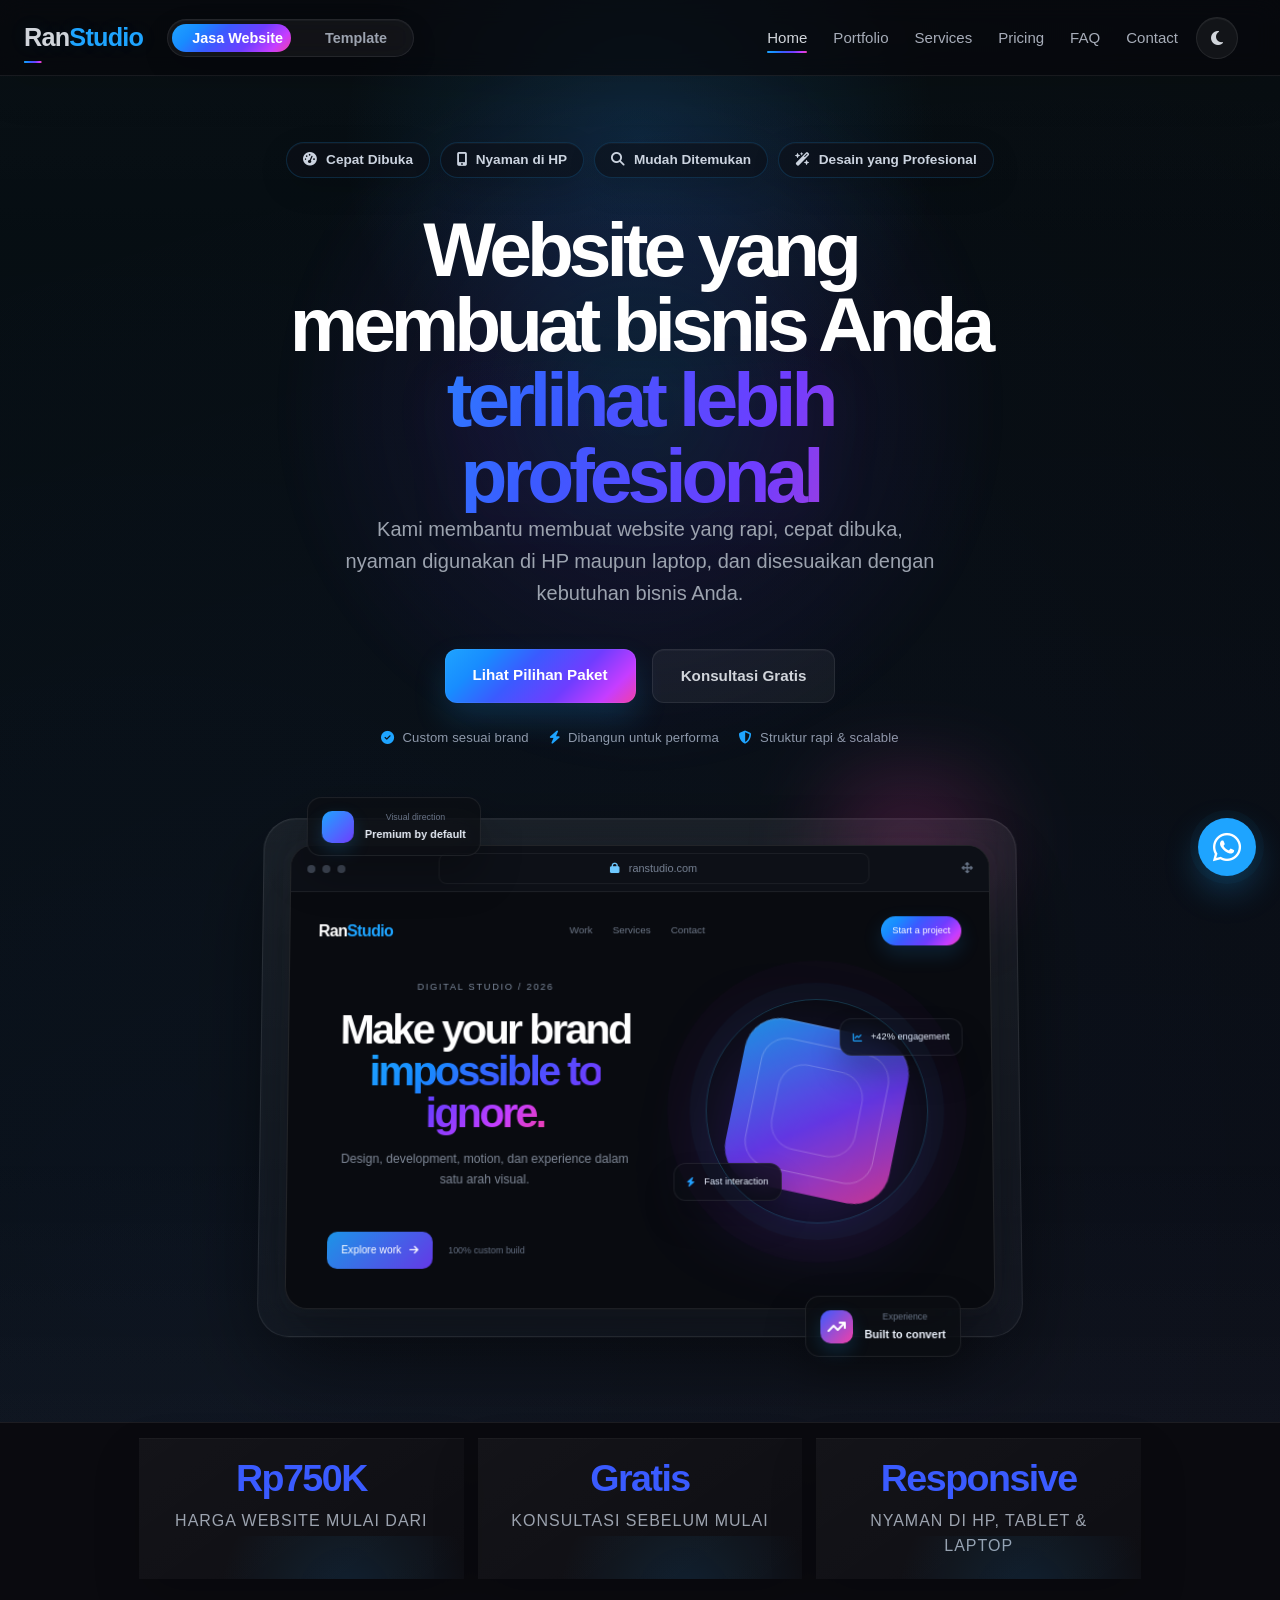
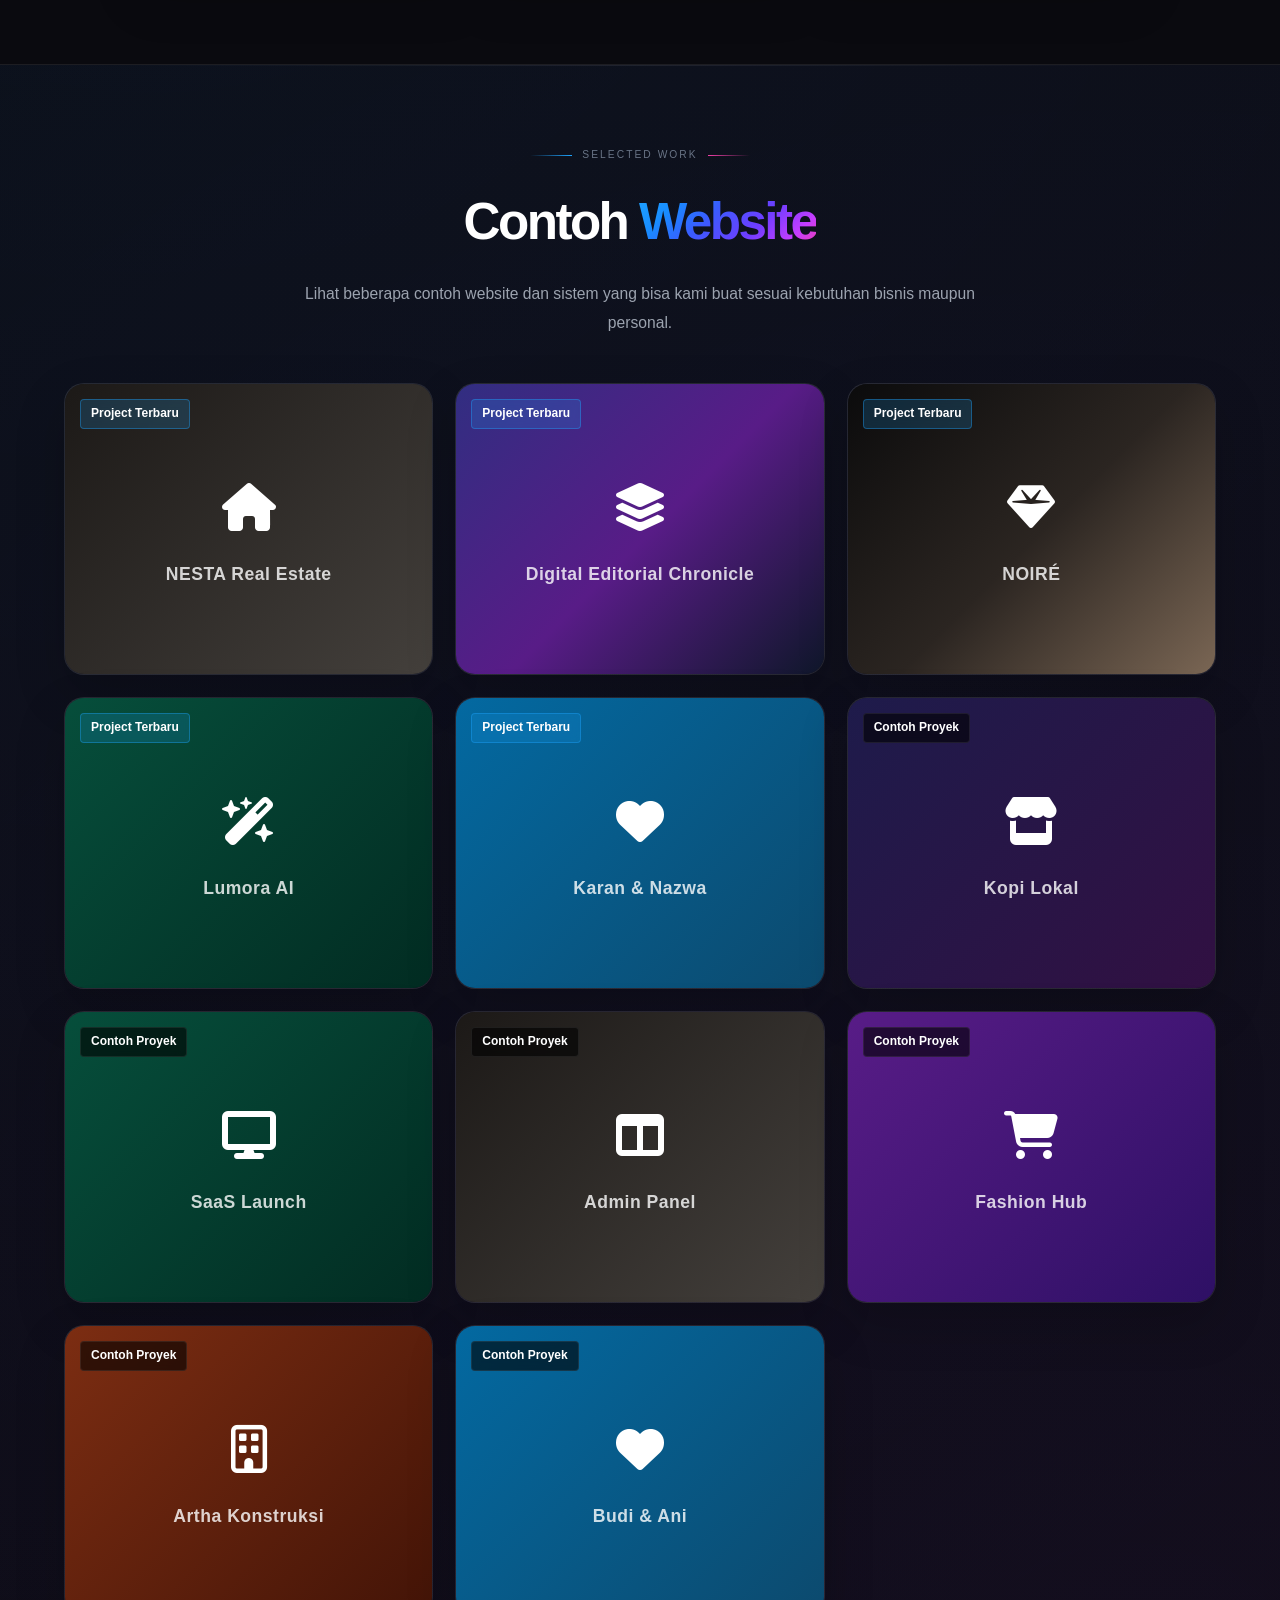
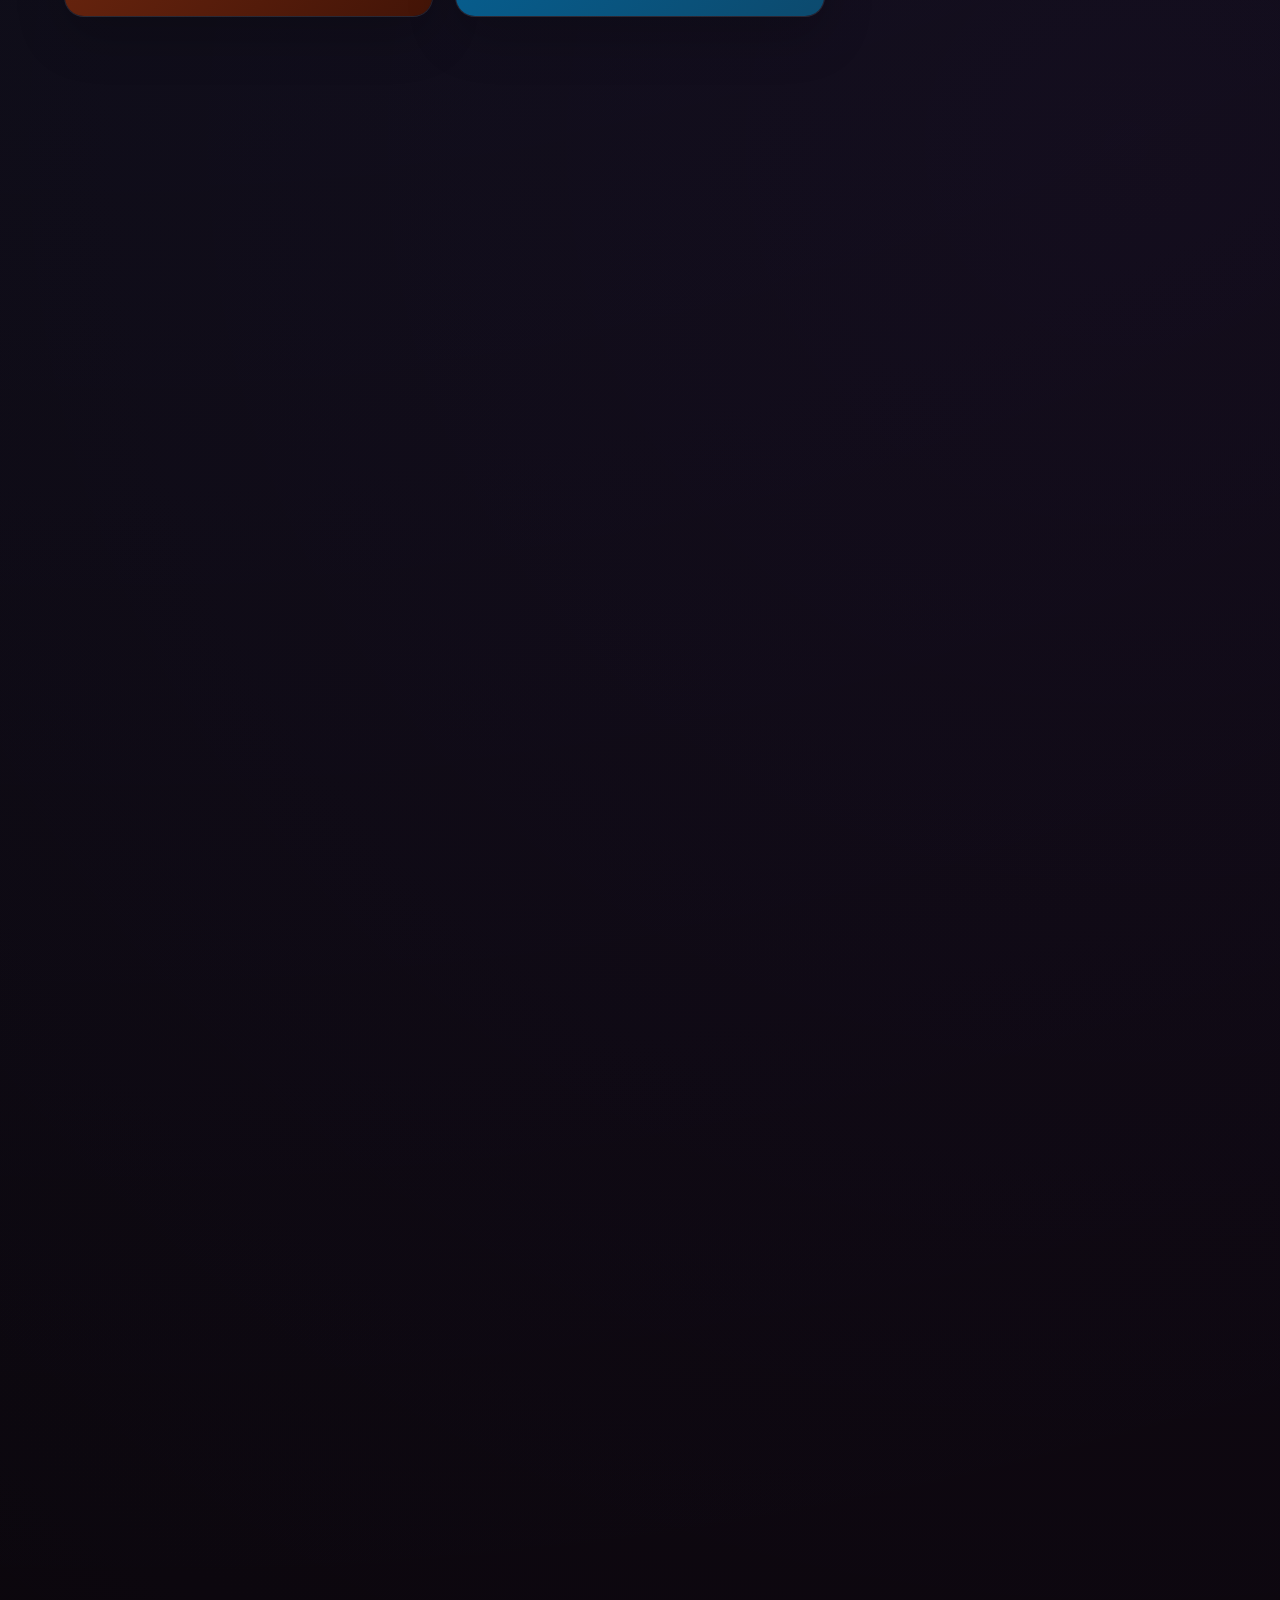
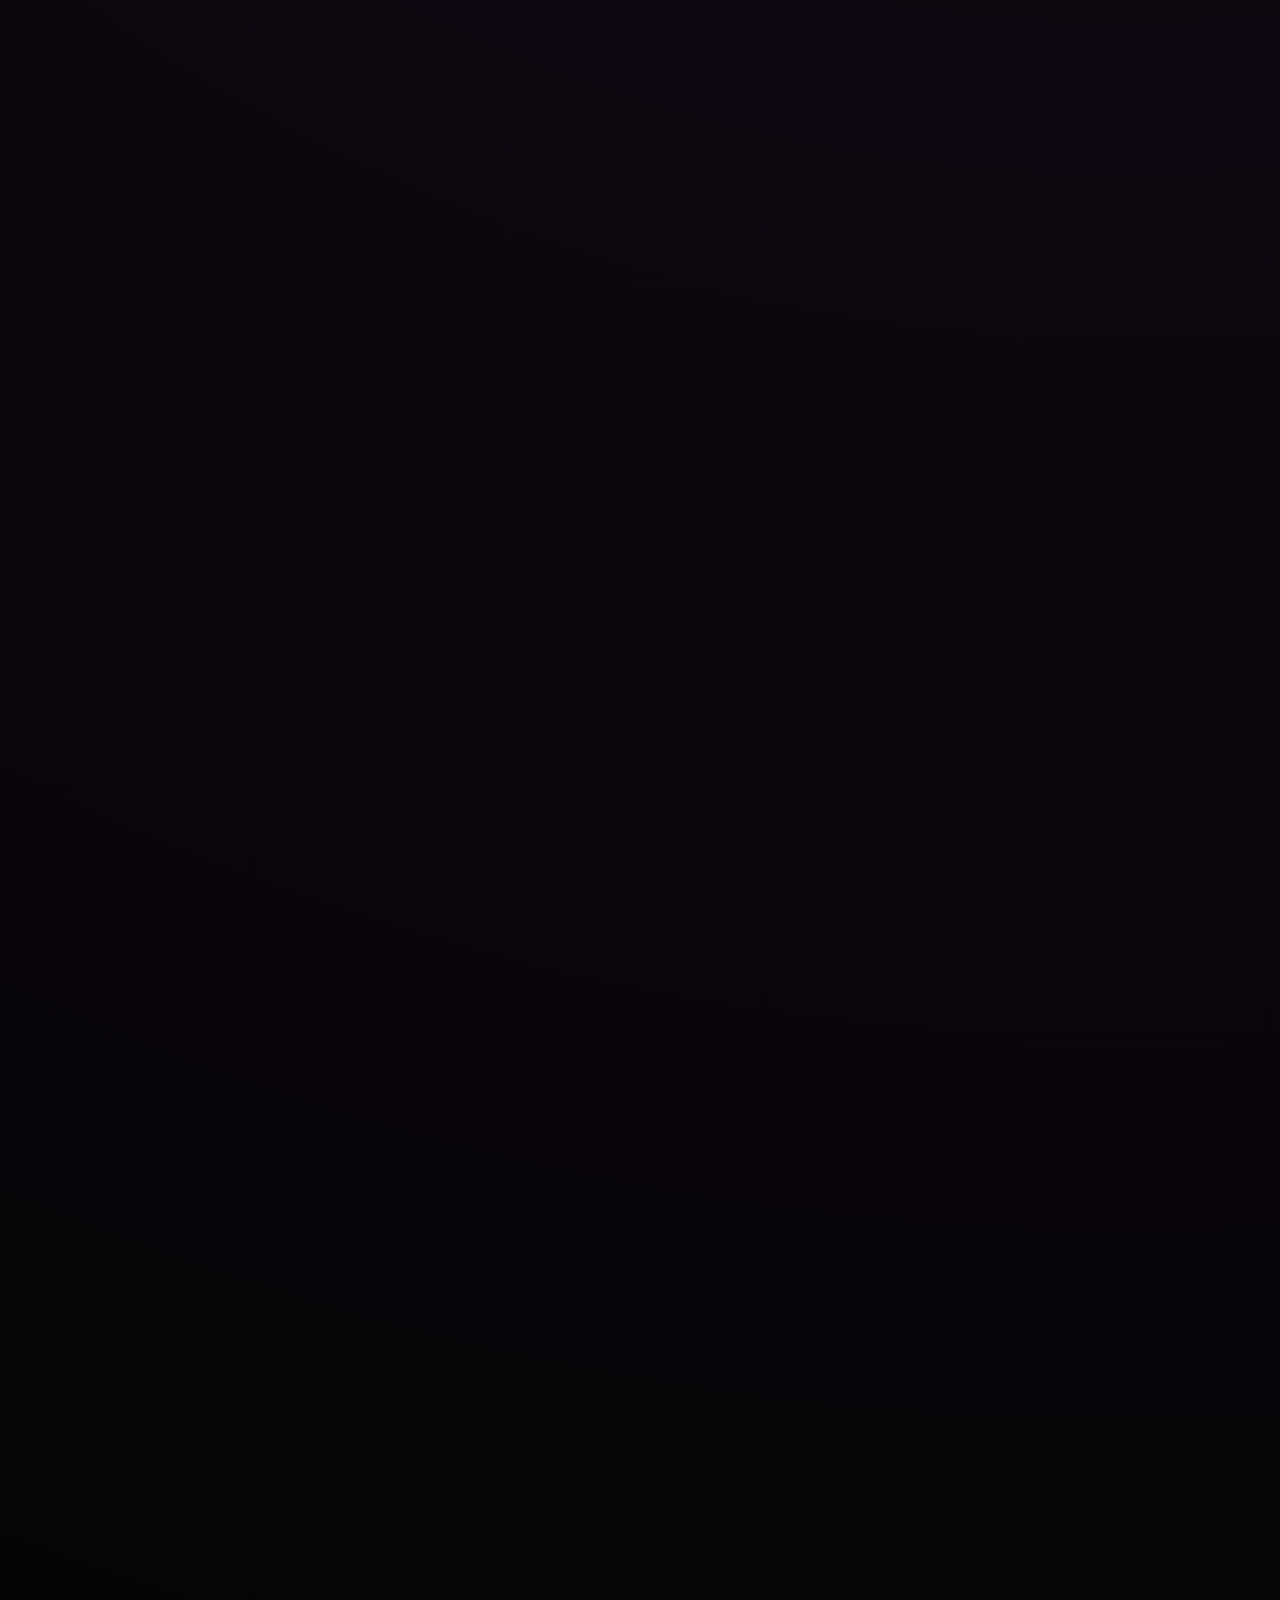
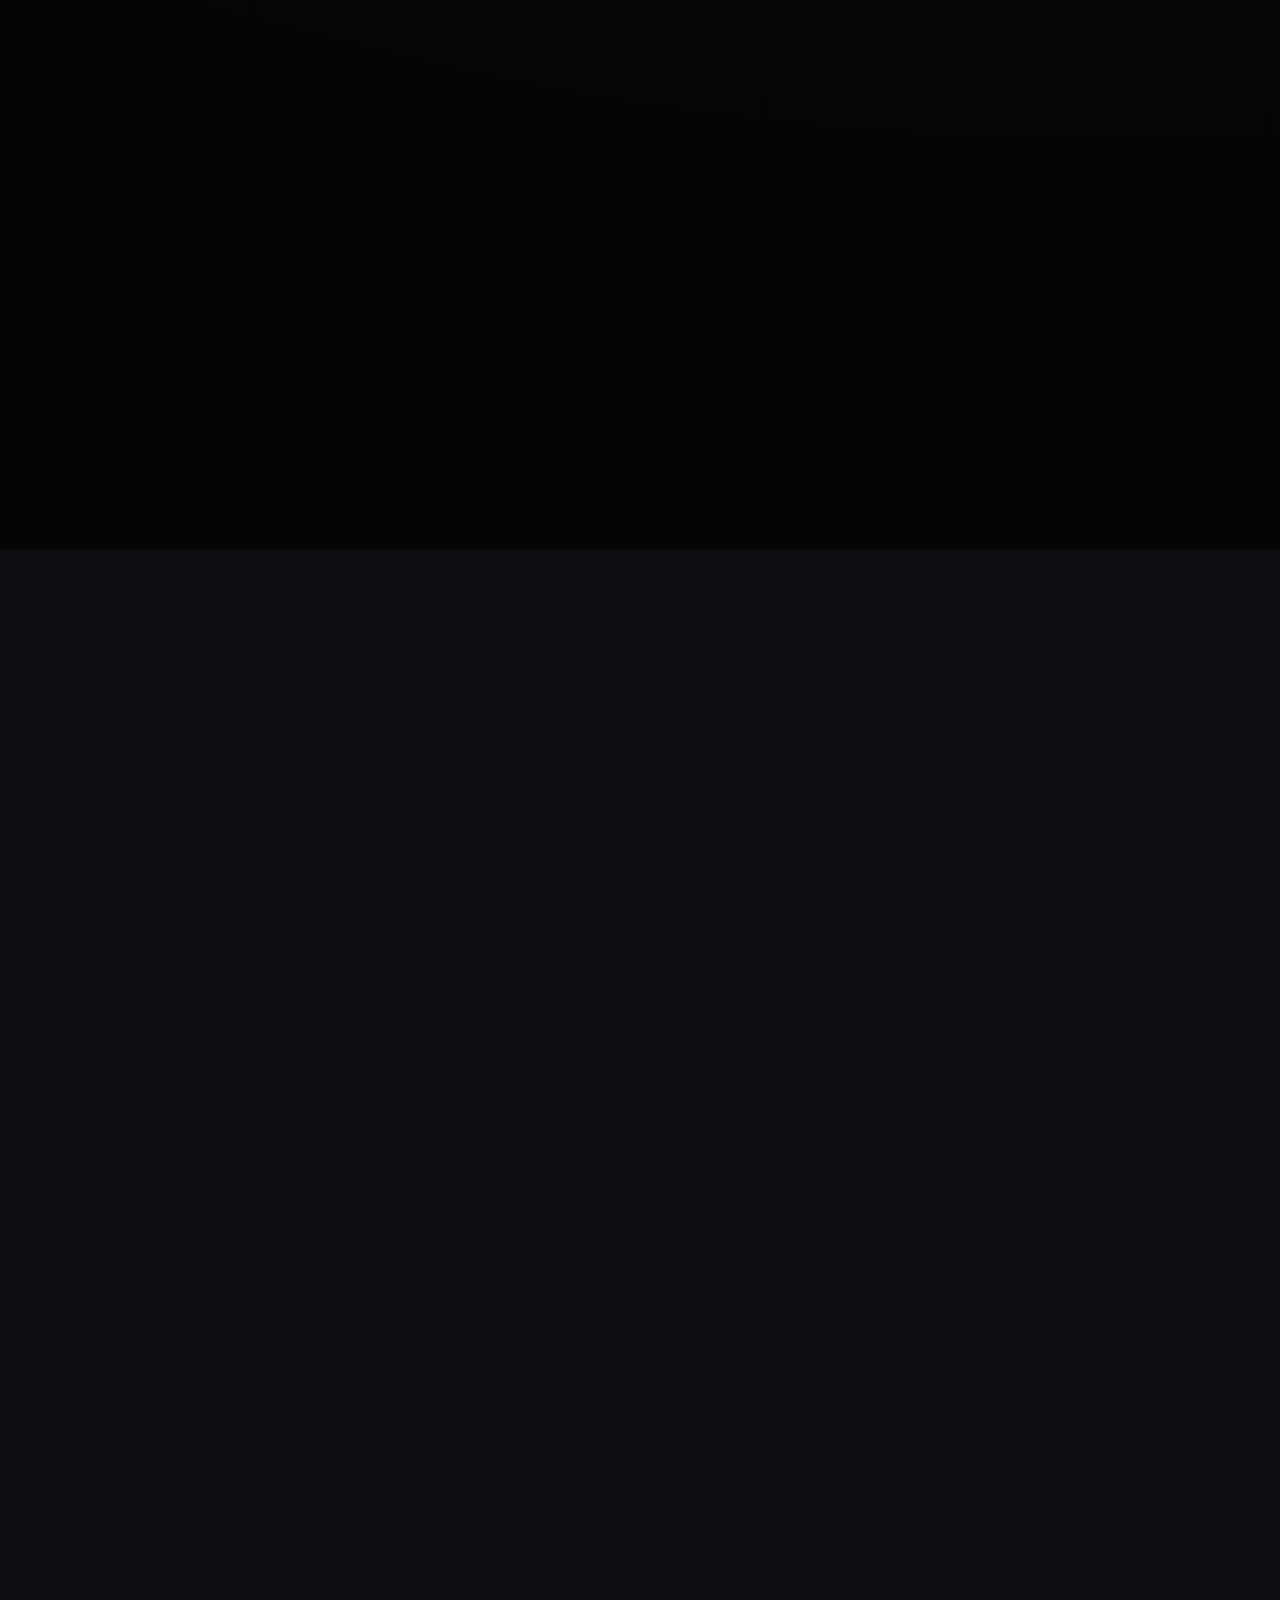
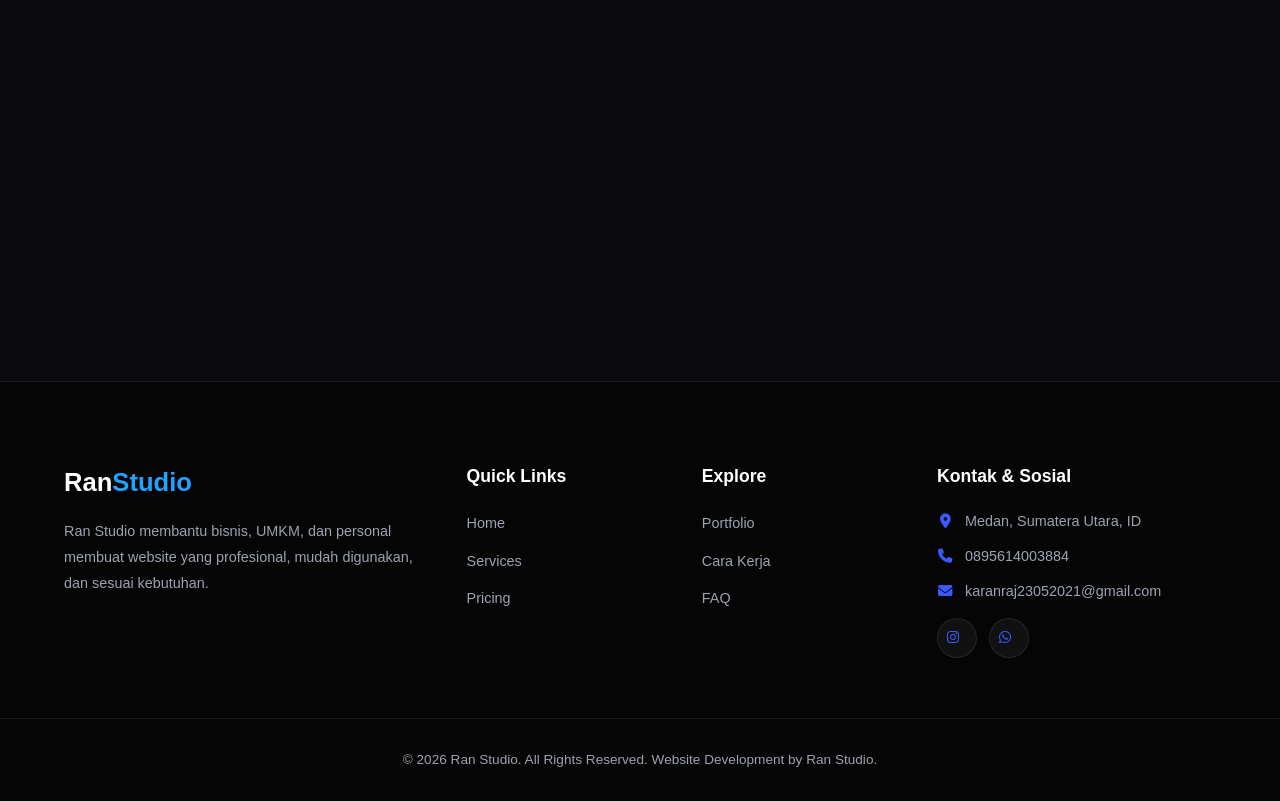
==== index.html @ c9276857 "Add files via upload" ====
<!DOCTYPE html>
<html lang="id">
<head>
    <meta charset="UTF-8">
    <meta name="viewport" content="width=device-width, initial-scale=1.0">
    <meta name="theme-color" content="#050505">
    <meta name="color-scheme" content="dark light">
    
    <link rel="preconnect" href="https://fonts.googleapis.com">
    <link rel="preconnect" href="https://fonts.gstatic.com" crossorigin>
    <link rel="preload" href="style.css" as="style">
    
    <link rel="stylesheet" href="https://cdnjs.cloudflare.com/ajax/libs/font-awesome/6.4.0/css/all.min.css" crossorigin="anonymous" referrerpolicy="no-referrer" />
    
    <title>Ran Studio — Jasa Pembuatan Website untuk Bisnis</title>
    <meta name="description" content="Ran Studio membantu membuat website profesional untuk bisnis, UMKM, perusahaan, dan kebutuhan personal. Mulai dari landing page, company profile, toko online, sampai website dengan fitur khusus.">
    <meta name="keywords" content="jasa pembuatan website, jasa website profesional, jasa web developer, website UMKM, website company profile, jasa landing page, website toko online, jasa pembuatan website murah, website bisnis, website custom, website responsif, website modern, website portofolio, jasa pembuatan website Indonesia">
    <meta name="author" content="Ran Studio">
    <meta name="robots" content="index, follow, max-image-preview:large, max-snippet:-1, max-video-preview:-1">
    
    <link rel="canonical" href="https://www.ranstudio.com/">
    
    <link rel="icon" href="favicon.ico" sizes="any">
    <link rel="icon" href="favicon.svg" type="image/svg+xml">
    <link rel="apple-touch-icon" href="apple-touch-icon.png">
    
    <meta property="og:title" content="Jasa Pembuatan Website Profesional & Murah | Ran Studio">
    <meta property="og:description" content="Ran Studio membantu bisnis membuat website yang profesional, mudah dipahami, cepat dibuka, dan sesuai kebutuhan. Konsultasi gratis sebelum mulai.">
    <meta property="og:type" content="website">
    <meta property="og:url" content="https://www.ranstudio.com/">
    <meta property="og:image" content="https://www.ranstudio.com/assets/og-image.jpg">
    <meta property="og:image:width" content="1200">
    <meta property="og:image:height" content="630">
    <meta property="og:image:alt" content="Preview Website Ran Studio">
    <meta property="og:site_name" content="Ran Studio">
    <meta property="og:locale" content="id_ID">
    
    <meta name="twitter:card" content="summary_large_image">
    <meta name="twitter:title" content="Jasa Pembuatan Website Profesional & Murah | Ran Studio">
    <meta name="twitter:description" content="Ran Studio membantu bisnis membuat website yang profesional, mudah dipahami, cepat dibuka, dan sesuai kebutuhan. Konsultasi gratis sebelum mulai.">
    <meta name="twitter:image" content="https://www.ranstudio.com/assets/twitter-image.jpg">
    <meta name="twitter:site" content="@karancreative.id">

    <script type="application/ld+json">
    {
      "@context": "https://schema.org",
      "@type": ["LocalBusiness", "ProfessionalService"],
      "name": "Ran Studio",
      "image": "https://www.ranstudio.com/assets/logo.png",
      "description": "Ran Studio adalah penyedia jasa pembuatan website profesional, responsif, dan modern di Indonesia. Melayani UMKM, perusahaan, dan bisnis digital.",
      "@id": "https://www.ranstudio.com/#organization",
      "url": "https://www.ranstudio.com",
      "telephone": "+62895614003884",
      "email": "karanraj23052021@gmail.com",
      "address": {
        "@type": "PostalAddress",
        "addressLocality": "Medan",
        "addressRegion": "Sumatera Utara",
        "addressCountry": "ID"
      },
      "geo": {
        "@type": "GeoCoordinates",
        "latitude": 3.595196,
        "longitude": 98.672223
      },
      "priceRange": "$$",
      "sameAs": [
        "https://instagram.com/karancreative.id"
      ]
    }
    </script>

    <script>
        try {
            const savedTheme = localStorage.getItem('ran-studio-theme');
            if (savedTheme === 'light' || savedTheme === 'dark') {
                document.documentElement.dataset.theme = savedTheme;
            }
        } catch (_) {}
    </script>
    <link rel="stylesheet" href="style.css">
</head>
<body>

    <div class="scroll-progress" aria-hidden="true"><span id="scroll-progress-bar"></span></div>
    <div class="cursor-glow" aria-hidden="true"></div>
    <div class="ambient-orb ambient-orb-a" aria-hidden="true"></div>
    <div class="ambient-orb ambient-orb-b" aria-hidden="true"></div>

    <div id="loader" class="loader-container" role="status" aria-label="Loading">
        <div class="spinner"></div>
        <p class="loader-text">Loading Ran Studio...</p>
    </div>

    <a href="https://wa.me/62895614003884?text=Halo%20Ran%20Studio,%20saya%20ingin%20berkonsultasi%20mengenai%20pembuatan%20website." class="floating-whatsapp" target="_blank" rel="noopener noreferrer" aria-label="Konsultasi Gratis">
        <i class="fa-brands fa-whatsapp" style="font-size: 32px; color: white;"></i>
    </a>

    <div class="floating-cta" id="floating-cta">
        <span class="cta-text">Butuh Bantuan?</span>
        <a href="#pricing" class="btn btn-primary btn-sm cta-btn" aria-label="Pesan Sekarang">Pesan Sekarang</a>
    </div>

    <header>
        <nav class="navbar" aria-label="Main Navigation">
            <div class="nav-container">
                <a href="#home" class="logo" aria-label="Ran Studio Home">Ran<span>Studio</span></a>
                
                <div class="segmented-control" id="segmented-mode">
                    <div class="segment-bg" id="segment-bg"></div>
                    <button class="segment-btn active" data-target="agency">Jasa Website</button>
                    <button class="segment-btn" data-target="templates">Template</button>
                </div>

                <div class="nav-actions">
                    <ul class="nav-links" id="main-nav-links">
                        <li><a href="#home" class="nav-link active">Home</a></li>
                        <li><a href="#portfolio" class="nav-link">Portfolio</a></li>
                        <li><a href="#services" class="nav-link">Services</a></li>
                        <li><a href="#pricing" class="nav-link">Pricing</a></li>
                        <li><a href="#faq" class="nav-link">FAQ</a></li>
                        <li><a href="#contact" class="nav-link">Contact</a></li>
                    </ul>
                    <button class="theme-toggle" id="theme-toggle" type="button" aria-label="Aktifkan mode terang" aria-pressed="false" title="Ubah tema">
                        <i class="fa-solid fa-moon" aria-hidden="true"></i>
                        <span class="sr-only">Ubah tema</span>
                    </button>
                    <div class="hamburger" aria-label="Toggle Navigation" role="button" tabindex="0">
                        <span class="bar"></span>
                        <span class="bar"></span>
                        <span class="bar"></span>
                    </div>
                </div>
            </div>
        </nav>
    </header>

    <div class="app-wrapper">
        <div class="app-slider" id="app-slider">
            
            <div class="panel" id="panel-agency">
                <main>
                    <section id="home" class="hero-section">
                        <div class="hero-bg-glow"></div>
                        <div class="container hero-content">
                            <div class="hero-badges animate-text">
                                <span class="badge-pill"><i class="fa-solid fa-gauge-high"></i> Cepat Dibuka</span>
                                <span class="badge-pill"><i class="fa-solid fa-mobile-screen-button"></i> Nyaman di HP</span>
                                <span class="badge-pill"><i class="fa-solid fa-magnifying-glass"></i> Mudah Ditemukan</span>
                                <span class="badge-pill"><i class="fa-solid fa-wand-magic-sparkles"></i> Desain yang Profesional</span>
                            </div>
                            
                            <h1 class="animate-text">Website yang membuat bisnis Anda <span>terlihat lebih profesional</span></h1>
                            <p class="animate-desc">Kami membantu membuat website yang rapi, cepat dibuka, nyaman digunakan di HP maupun laptop, dan disesuaikan dengan kebutuhan bisnis Anda.</p>
                            <div class="hero-buttons">
                                <a href="#pricing" class="btn btn-primary" aria-label="Lihat Pilihan Paket Website">Lihat Pilihan Paket</a>
                                <a href="https://wa.me/62895614003884?text=Halo%20Ran%20Studio,%20saya%20ingin%20berkonsultasi%20mengenai%20pembuatan%20website." class="btn btn-secondary" target="_blank" rel="noopener noreferrer" aria-label="Konsultasi Gratis via WhatsApp">Konsultasi Gratis</a>
                            </div>

                            <div class="hero-meta-row" aria-label="Ran Studio highlights">
                                <span><i class="fa-solid fa-circle-check"></i> Custom sesuai brand</span>
                                <span><i class="fa-solid fa-bolt"></i> Dibangun untuk performa</span>
                                <span><i class="fa-solid fa-shield-halved"></i> Struktur rapi & scalable</span>
                            </div>

                            <div class="hero-stage" aria-label="Preview interface Ran Studio">
                                <div class="hero-stage-glow"></div>
                                <div class="hero-browser">
                                    <div class="browser-bar">
                                        <div class="browser-dots"><span></span><span></span><span></span></div>
                                        <div class="browser-url"><i class="fa-solid fa-lock"></i> ranstudio.com</div>
                                        <div class="browser-top-actions"><i class="fa-solid fa-arrows-up-down-left-right"></i></div>
                                    </div>
                                    <div class="browser-content">
                                        <div class="browser-nav">
                                            <span class="mini-logo">Ran<span>Studio</span></span>
                                            <div class="mini-nav"><span>Work</span><span>Services</span><span>Contact</span></div>
                                            <span class="mini-cta">Start a project</span>
                                        </div>
                                        <div class="browser-hero-grid">
                                            <div class="browser-copy">
                                                <span class="mini-kicker">DIGITAL STUDIO / 2026</span>
                                                <strong>Make your brand<br><em>impossible to ignore.</em></strong>
                                                <p>Design, development, motion, dan experience dalam satu arah visual.</p>
                                                <div class="mini-actions"><span>Explore work <i class="fa-solid fa-arrow-right"></i></span><small>100% custom build</small></div>
                                            </div>
                                            <div class="browser-art">
                                                <div class="art-core"></div>
                                                <div class="art-panel art-panel-one"><i class="fa-solid fa-chart-line"></i><span>+42% engagement</span></div>
                                                <div class="art-panel art-panel-two"><i class="fa-solid fa-bolt"></i><span>Fast interaction</span></div>
                                                <div class="art-ring"></div>
                                            </div>
                                        </div>
                                    </div>
                                </div>
                                <div class="float-card float-card-top">
                                    <span class="float-icon"><i class="fa-solid fa-sparkles"></i></span>
                                    <div><small>Visual direction</small><strong>Premium by default</strong></div>
                                </div>
                                <div class="float-card float-card-bottom">
                                    <span class="float-icon success"><i class="fa-solid fa-arrow-trend-up"></i></span>
                                    <div><small>Experience</small><strong>Built to convert</strong></div>
                                </div>
                            </div>
                        </div>
                    </section>

                    <section class="stats-section proof-section" aria-label="Ringkasan layanan Ran Studio">
                        <div class="container stats-grid">
                            <div class="stat-card">
                                <h2 class="stat-number-text">Rp750K</h2>
                                <p class="stat-label">Harga website mulai dari</p>
                            </div>
                            <div class="stat-card">
                                <h2 class="stat-number-text">Gratis</h2>
                                <p class="stat-label">Konsultasi sebelum mulai</p>
                            </div>
                            <div class="stat-card">
                                <h2 class="stat-number-text">Responsive</h2>
                                <p class="stat-label">Nyaman di HP, tablet & laptop</p>
                            </div>
                        </div>
                    </section>

                    <section id="portfolio" class="portfolio-section reveal">
                        <div class="container">
                            <div class="section-rail">
                                <span class="rail-line"></span>
                                <span>SELECTED WORK</span>
                                <span class="rail-line rail-line-short"></span>
                            </div>
                            <div class="section-header">
                                <h2>Contoh <span>Website</span></h2>
                                <p>Lihat beberapa contoh website dan sistem yang bisa kami buat sesuai kebutuhan bisnis maupun personal.</p>
                            </div>
                            
                            <div class="portfolio-grid">
                                <div class="portfolio-card portfolio-card-latest" data-category="Real Estate">
                                    <div class="portfolio-img-box">
                                        <div class="placeholder-img bg-p3" role="img" aria-label="Screenshot website NESTA Real Estate">
                                            <span class="concept-label">Project Terbaru</span>
                                            <span class="p-icon" aria-hidden="true"><i class="fa-solid fa-house"></i></span>
                                            <span class="p-title">NESTA Real Estate</span>
                                        </div>
                                        <div class="portfolio-overlay">
                                            <div class="overlay-text">
                                                <span class="p-tag">Kategori: Real Estate</span>
                                                <h4>NESTA Real Estate — Pencari Rumah</h4>
                                                <div class="port-badges">
                                                    <span class="badge-mini">Real Estate</span><span class="badge-mini">Property Search</span><span class="badge-mini">Responsive</span>
                                                </div>
                                                <div class="port-action">
                                                    <a href="https://nesta-real-estate.vercel.app/" target="_blank" rel="noopener noreferrer" class="btn btn-secondary btn-sm" aria-label="Lihat website NESTA Real Estate">Lihat Website</a>
                                                    <button class="btn btn-outline btn-sm open-case-study" data-title="NESTA Real Estate — Pencari Rumah" data-type="Real Estate Website" data-tech="Modern UI, Property Search, Responsive Design" aria-label="Lihat Detail Proyek">Detail Proyek</button>
                                                </div>
                                            </div>
                                        </div>
                                    </div>
                                </div>

                                <div class="portfolio-card portfolio-card-latest" data-category="Interactive Scrollytelling">
                                    <div class="portfolio-img-box">
                                        <div class="placeholder-img bg-p7" role="img" aria-label="Screenshot website Digital Editorial Chronicle">
                                            <span class="concept-label">Project Terbaru</span>
                                            <span class="p-icon" aria-hidden="true"><i class="fa-solid fa-layer-group"></i></span>
                                            <span class="p-title">Digital Editorial Chronicle</span>
                                        </div>
                                        <div class="portfolio-overlay">
                                            <div class="overlay-text">
                                                <span class="p-tag">Kategori: Interactive Scrollytelling</span>
                                                <h4>The Digital Editorial Chronicle</h4>
                                                <div class="port-badges">
                                                    <span class="badge-mini">Scrollytelling</span><span class="badge-mini">GSAP</span><span class="badge-mini">Next.js</span><span class="badge-mini">Interactive</span>
                                                </div>
                                                <div class="port-action">
                                                    <a href="https://ran-studio-digital-editorial-chroni.vercel.app/" target="_blank" rel="noopener noreferrer" class="btn btn-secondary btn-sm" aria-label="Lihat website Digital Editorial Chronicle">Lihat Website</a>
                                                    <button class="btn btn-outline btn-sm open-case-study" data-title="The Digital Editorial Chronicle" data-type="Interactive Scrollytelling" data-tech="Next.js, React, GSAP, Editorial Motion" aria-label="Lihat Detail Proyek">Detail Proyek</button>
                                                </div>
                                            </div>
                                        </div>
                                    </div>
                                </div>

                                <div class="portfolio-card portfolio-card-latest" data-category="Luxury Editorial">
                                    <div class="portfolio-img-box">
                                        <div class="placeholder-img bg-p8" role="img" aria-label="Screenshot website NOIRÉ Contemporary Luxury">
                                            <span class="concept-label">Project Terbaru</span>
                                            <span class="p-icon" aria-hidden="true"><i class="fa-solid fa-gem"></i></span>
                                            <span class="p-title">NOIRÉ</span>
                                        </div>
                                        <div class="portfolio-overlay">
                                            <div class="overlay-text">
                                                <span class="p-tag">Kategori: Luxury Editorial</span>
                                                <h4>NOIRÉ — Contemporary Luxury</h4>
                                                <div class="port-badges">
                                                    <span class="badge-mini">Luxury</span><span class="badge-mini">Editorial</span><span class="badge-mini">Product Showcase</span><span class="badge-mini">Responsive</span>
                                                </div>
                                                <div class="port-action">
                                                    <a href="https://noire-ran-studio.vercel.app/" target="_blank" rel="noopener noreferrer" class="btn btn-secondary btn-sm" aria-label="Lihat website NOIRÉ Contemporary Luxury">Lihat Website</a>
                                                    <button class="btn btn-outline btn-sm open-case-study" data-title="NOIRÉ — Contemporary Luxury" data-type="Luxury Editorial Website" data-tech="Editorial Design, Product Showcase, Responsive UI" aria-label="Lihat Detail Proyek">Detail Proyek</button>
                                                </div>
                                            </div>
                                        </div>
                                    </div>
                                </div>

                                <div class="portfolio-card portfolio-card-latest" data-category="AI Web App">
                                    <div class="portfolio-img-box">
                                        <div class="placeholder-img bg-p2" role="img" aria-label="Screenshot website Lumora AI">
                                            <span class="concept-label">Project Terbaru</span>
                                            <span class="p-icon" aria-hidden="true"><i class="fa-solid fa-wand-magic-sparkles"></i></span>
                                            <span class="p-title">Lumora AI</span>
                                        </div>
                                        <div class="portfolio-overlay">
                                            <div class="overlay-text">
                                                <span class="p-tag">Kategori: AI Web App</span>
                                                <h4>Lumora AI</h4>
                                                <div class="port-badges">
                                                    <span class="badge-mini">AI</span><span class="badge-mini">Modern UI</span><span class="badge-mini">Responsive</span>
                                                </div>
                                                <div class="port-action">
                                                    <a href="https://lumora-hub.vercel.app/" target="_blank" rel="noopener noreferrer" class="btn btn-secondary btn-sm" aria-label="Lihat website Lumora AI">Lihat Website</a>
                                                    <button class="btn btn-outline btn-sm open-case-study" data-title="Lumora AI" data-type="AI Web App" data-tech="Web App, AI Integration, Responsive UI" aria-label="Lihat Detail Proyek">Detail Proyek</button>
                                                </div>
                                            </div>
                                        </div>
                                    </div>
                                </div>

                                <div class="portfolio-card portfolio-card-latest" data-category="Undangan Digital">
                                    <div class="portfolio-img-box">
                                        <div class="placeholder-img bg-p6" role="img" aria-label="Screenshot website undangan digital Karan dan Nazwa">
                                            <span class="concept-label">Project Terbaru</span>
                                            <span class="p-icon" aria-hidden="true"><i class="fa-solid fa-heart"></i></span>
                                            <span class="p-title">Karan &amp; Nazwa</span>
                                        </div>
                                        <div class="portfolio-overlay">
                                            <div class="overlay-text">
                                                <span class="p-tag">Kategori: Undangan Digital</span>
                                                <h4>Undangan Digital Karan &amp; Nazwa</h4>
                                                <div class="port-badges">
                                                    <span class="badge-mini">QR Check-In</span><span class="badge-mini">Interactive</span><span class="badge-mini">Mobile First</span>
                                                </div>
                                                <div class="port-action">
                                                    <a href="https://weddinggarddigitalkarannazwa11.vercel.app/invite/x8K2p91" target="_blank" rel="noopener noreferrer" class="btn btn-secondary btn-sm" aria-label="Lihat website undangan digital Karan dan Nazwa">Lihat Website</a>
                                                    <button class="btn btn-outline btn-sm open-case-study" data-title="Undangan Digital Karan &amp; Nazwa" data-type="Undangan Digital" data-tech="Interactive Web, QR Check-In, Responsive UI" aria-label="Lihat Detail Proyek">Detail Proyek</button>
                                                </div>
                                            </div>
                                        </div>
                                    </div>
                                </div>

                                <div class="portfolio-card" data-category="UMKM">
                                    <div class="portfolio-img-box">
                                        <div class="placeholder-img bg-p1" role="img" aria-label="Screenshot Website Kopi Lokal Nusantara">
                                            <span class="concept-label">Contoh Proyek</span>
                                            <span class="p-icon" aria-hidden="true"><i class="fa-solid fa-store"></i></span>
                                            <span class="p-title">Kopi Lokal</span>
                                        </div>
                                        <div class="portfolio-overlay">
                                            <div class="overlay-text">
                                                <span class="p-tag">Kategori: UMKM</span>
                                                <h4>Website E-Commerce Kopi</h4>
                                                <div class="port-badges">
                                                    <span class="badge-mini">HTML</span><span class="badge-mini">CSS</span><span class="badge-mini">Nyaman di HP</span>
                                                </div>
                                                <div class="port-action">
                                                    <a href="https://karanraj1109.github.io/demo-cafe/" target="_blank" rel="noopener noreferrer" class="btn btn-secondary btn-sm" aria-label="Lihat Website Kopi Lokal">Lihat Website</a>
                                                    <button class="btn btn-outline btn-sm open-case-study" data-title="Website E-Commerce Kopi" data-type="UMKM" data-tech="HTML, CSS, JavaScript" aria-label="Lihat Detail Proyek">Detail Proyek</button>
                                                </div>
                                            </div>
                                        </div>
                                    </div>
                                </div>

                                <div class="portfolio-card" data-category="Landing Page">
                                    <div class="portfolio-img-box">
                                        <div class="placeholder-img bg-p2" role="img" aria-label="Screenshot Landing Page SaaS">
                                            <span class="concept-label">Contoh Proyek</span>
                                            <span class="p-icon" aria-hidden="true"><i class="fa-solid fa-display"></i></span>
                                            <span class="p-title">SaaS Launch</span>
                                        </div>
                                        <div class="portfolio-overlay">
                                            <div class="overlay-text">
                                                <span class="p-tag">Kategori: Landing Page</span>
                                                <h4>Landing Page FinTech</h4>
                                                <div class="port-badges">
                                                    <span class="badge-mini">Desain yang Profesional</span><span class="badge-mini">Mudah Ditemukan</span>
                                                </div>
                                                <div class="port-action">
                                                    <a href="https://karanraj1109.github.io/demo-saas-company-/" target="_blank" rel="noopener noreferrer" class="btn btn-secondary btn-sm" aria-label="Lihat Website SaaS">Lihat Website</a>
                                                    <button class="btn btn-outline btn-sm open-case-study" data-title="Landing Page FinTech" data-type="Landing Page" data-tech="HTML, CSS, GSAP" aria-label="Lihat Detail Proyek">Detail Proyek</button>
                                                </div>
                                            </div>
                                        </div>
                                    </div>
                                </div>

                                <div class="portfolio-card" data-category="Dashboard">
                                    <div class="portfolio-img-box">
                                        <div class="placeholder-img bg-p3" role="img" aria-label="Screenshot Dashboard Admin">
                                            <span class="concept-label">Contoh Proyek</span>
                                            <span class="p-icon" aria-hidden="true"><i class="fa-solid fa-table-columns"></i></span>
                                            <span class="p-title">Admin Panel</span>
                                        </div>
                                        <div class="portfolio-overlay">
                                            <div class="overlay-text">
                                                <span class="p-tag">Kategori: Dashboard</span>
                                                <h4>Sistem Inventaris</h4>
                                                <div class="port-badges">
                                                    <span class="badge-mini">Custom Design</span><span class="badge-mini">JS</span>
                                                </div>
                                                <div class="port-action">
                                                    <a href="https://karanraj1109.github.io/admin-panel/" target="_blank" rel="noopener noreferrer" class="btn btn-secondary btn-sm" aria-label="Lihat Website Admin">Lihat Website</a>
                                                    <button class="btn btn-outline btn-sm open-case-study" data-title="Sistem Inventaris Admin" data-type="Dashboard" data-tech="HTML, CSS, JS, Chart.js" aria-label="Lihat Detail Proyek">Detail Proyek</button>
                                                </div>
                                            </div>
                                        </div>
                                    </div>
                                </div>

                                <div class="portfolio-card" data-category="Toko Online">
                                    <div class="portfolio-img-box">
                                        <div class="placeholder-img bg-p4" role="img" aria-label="Screenshot Fashion Hub">
                                            <span class="concept-label">Contoh Proyek</span>
                                            <span class="p-icon" aria-hidden="true"><i class="fa-solid fa-cart-shopping"></i></span>
                                            <span class="p-title">Fashion Hub</span>
                                        </div>
                                        <div class="portfolio-overlay">
                                            <div class="overlay-text">
                                                <span class="p-tag">Kategori: Toko Online</span>
                                                <h4>Toko Online Busana</h4>
                                                <div class="port-badges">
                                                    <span class="badge-mini">E-Commerce</span><span class="badge-mini">Nyaman di HP</span>
                                                </div>
                                                <div class="port-action">
                                                    <a href="https://karanraj1109.github.io/fashion-/" target="_blank" rel="noopener noreferrer" class="btn btn-secondary btn-sm" aria-label="Lihat Website Fashion Hub">Lihat Website</a>
                                                    <button class="btn btn-outline btn-sm open-case-study" data-title="Toko Online Busana" data-type="Toko Online" data-tech="HTML, CSS, JS, API" aria-label="Lihat Detail Proyek">Detail Proyek</button>
                                                </div>
                                            </div>
                                        </div>
                                    </div>
                                </div>

                                <div class="portfolio-card" data-category="Company Profile">
                                    <div class="portfolio-img-box">
                                        <div class="placeholder-img bg-p5" role="img" aria-label="Screenshot Artha Konstruksi">
                                            <span class="concept-label">Contoh Proyek</span>
                                            <span class="p-icon" aria-hidden="true"><i class="fa-regular fa-building"></i></span>
                                            <span class="p-title">Artha Konstruksi</span>
                                        </div>
                                        <div class="portfolio-overlay">
                                            <div class="overlay-text">
                                                <span class="p-tag">Kategori: Company Profile</span>
                                                <h4>Company Profile Kontraktor</h4>
                                                <div class="port-badges">
                                                    <span class="badge-mini">Perusahaan UI</span><span class="badge-mini">Mudah Ditemukan</span>
                                                </div>
                                                <div class="port-action">
                                                    <a href="https://karanraj1109.github.io/perusahaan-/" target="_blank" rel="noopener noreferrer" class="btn btn-secondary btn-sm" aria-label="Lihat Website Artha Konstruksi">Lihat Website</a>
                                                    <button class="btn btn-outline btn-sm open-case-study" data-title="Company Profile Kontraktor" data-type="Perusahaan" data-tech="HTML, CSS, JS" aria-label="Lihat Detail Proyek">Detail Proyek</button>
                                                </div>
                                            </div>
                                        </div>
                                    </div>
                                </div>

                                <div class="portfolio-card" data-category="Undangan Digital">
                                    <div class="portfolio-img-box">
                                        <div class="placeholder-img bg-p6" role="img" aria-label="Screenshot Undangan Budi & Ani">
                                            <span class="concept-label">Contoh Proyek</span>
                                            <span class="p-icon" aria-hidden="true"><i class="fa-solid fa-heart"></i></span>
                                            <span class="p-title">Budi & Ani</span>
                                        </div>
                                        <div class="portfolio-overlay">
                                            <div class="overlay-text">
                                                <span class="p-tag">Kategori: Undangan Digital</span>
                                                <h4>Undangan Pernikahan Mewah</h4>
                                                <div class="port-badges">
                                                    <span class="badge-mini">Mobile First</span><span class="badge-mini">Audio Setup</span>
                                                </div>
                                                <div class="port-action">
                                                    <a href="https://karanraj1109.github.io/undangan-digital-/" target="_blank" rel="noopener noreferrer" class="btn btn-secondary btn-sm" aria-label="Lihat Website Undangan">Lihat Website</a>
                                                    <button class="btn btn-outline btn-sm open-case-study" data-title="Undangan Pernikahan Mewah" data-type="Undangan Web" data-tech="HTML, CSS, JS, Audio API" aria-label="Lihat Detail Proyek">Detail Proyek</button>
                                                </div>
                                            </div>
                                        </div>
                                    </div>
                                </div>
                            </div>
                        </div>
                    </section>

                    <section id="why-us" class="why-us-section reveal">
                        <div class="container">
                            <div class="section-header">
                                <h2>Kenapa Memilih <span>Ran Studio?</span></h2>
                                <p>Bukan sekadar membuat tampilan. Website dibuat supaya mudah dipahami, nyaman digunakan, dan sesuai tujuan bisnis Anda.</p>
                            </div>
                            <div class="why-grid">
                                <div class="why-card">
                                    <div class="why-icon" aria-hidden="true"><i class="fa-solid fa-wand-magic-sparkles"></i></div>
                                    <h3>Desain yang Profesional</h3>
                                    <p>Tampilan dibuat rapi, modern, dan disesuaikan dengan karakter bisnis Anda.</p>
                                </div>
                                <div class="why-card">
                                    <div class="why-icon" aria-hidden="true"><i class="fa-solid fa-mobile-screen-button"></i></div>
                                    <h3>Nyaman di HP</h3>
                                    <p>Website tetap nyaman digunakan di HP, tablet, maupun laptop.</p>
                                </div>
                                <div class="why-card">
                                    <div class="why-icon" aria-hidden="true"><i class="fa-solid fa-magnifying-glass"></i></div>
                                    <h3>Mudah Ditemukan Google</h3>
                                    <p>Struktur website dibuat dengan dasar SEO agar lebih mudah dibaca mesin pencari seperti Google.</p>
                                </div>
                                <div class="why-card">
                                    <div class="why-icon" aria-hidden="true"><i class="fa-solid fa-gauge-high"></i></div>
                                    <h3>Cepat Dibuka</h3>
                                    <p>Halaman dibuat seefisien mungkin agar tidak terasa berat saat dibuka.</p>
                                </div>
                                <div class="why-card">
                                    <div class="why-icon" aria-hidden="true"><i class="fa-solid fa-code"></i></div>
                                    <h3>Clean Code</h3>
                                    <p>Kode disusun rapi supaya website lebih mudah dirawat dan dikembangkan.</p>
                                </div>
                                <div class="why-card">
                                    <div class="why-icon" aria-hidden="true"><i class="fa-solid fa-layer-group"></i></div>
                                    <h3>Custom Sesuai Kebutuhan</h3>
                                    <p>Fitur dan alur website bisa disesuaikan dengan kebutuhan usaha Anda.</p>
                                </div>
                                <div class="why-card">
                                    <div class="why-icon" aria-hidden="true"><i class="fa-solid fa-headset"></i></div>
                                    <h3>Gratis Konsultasi</h3>
                                    <p>Ceritakan kebutuhan Anda terlebih dahulu. Konsultasi awal tidak dipungut biaya.</p>
                                </div>
                                <div class="why-card">
                                    <div class="why-icon" aria-hidden="true"><i class="fa-solid fa-shield-halved"></i></div>
                                    <h3>Penyempurnaan Setelah Rilis</h3>
                                    <p>Setelah website selesai, Anda tetap bisa berkonsultasi untuk perbaikan atau pengembangan.</p>
                                </div>
                            </div>
                        </div>
                    </section>

                    <section class="tech-stack-section reveal" aria-label="Teknologi yang Digunakan">
                        <div class="container">
                            <div class="section-header">
                                <h2>Teknologi yang <span>Sesuai Kebutuhan</span></h2>
                                <p>Teknologi dipilih sesuai jenis website dan fitur yang dibutuhkan, bukan sekadar mengikuti tren.</p>
                            </div>
                            <div class="tech-badges">
                                <span class="tech-badge">HTML5</span>
                                <span class="tech-badge">CSS3</span>
                                <span class="tech-badge">JavaScript (ES6+)</span>
                                <span class="tech-badge">PHP</span>
                                <span class="tech-badge">MySQL</span>
                                <span class="tech-badge">Firebase</span>
                                <span class="tech-badge">Git</span>
                                <span class="tech-badge">Nyaman di HP Design</span>
                                <span class="tech-badge">SEO Optimization</span>
                            </div>
                        </div>
                    </section>

                    <section id="workflow" class="how-it-works-section reveal">
                        <div class="container">
                            <div class="section-header">
                                <h2>Bagaimana <span>Proses Pengerjaannya?</span></h2>
                                <p>Anda akan tahu apa yang dikerjakan dari awal sampai website siap digunakan.</p>
                            </div>
                            <div class="timeline">
                                <div class="timeline-item">
                                    <div class="timeline-dot">1</div>
                                    <div class="timeline-content">
                                        <h3>Diskusi</h3>
                                        <p>Kita bahas tujuan website, jenis bisnis, fitur yang dibutuhkan, dan hal-hal yang perlu disiapkan.</p>
                                    </div>
                                </div>
                                <div class="timeline-item">
                                    <div class="timeline-dot">2</div>
                                    <div class="timeline-content">
                                        <h3>Perencanaan</h3>
                                        <p>Kita tentukan isi website, jumlah halaman, fitur, serta materi seperti teks, foto, dan logo.</p>
                                    </div>
                                </div>
                                <div class="timeline-item">
                                    <div class="timeline-dot">3</div>
                                    <div class="timeline-content">
                                        <h3>Desain</h3>
                                        <p>Saya menyusun tampilan website berdasarkan gaya bisnis dan kebutuhan pengunjung.</p>
                                    </div>
                                </div>
                                <div class="timeline-item">
                                    <div class="timeline-dot">4</div>
                                    <div class="timeline-content">
                                        <h3>Pembuatan Website</h3>
                                        <p>Website mulai dibuat dan setiap bagian disusun agar nyaman digunakan di berbagai perangkat.</p>
                                    </div>
                                </div>
                                <div class="timeline-item">
                                    <div class="timeline-dot">5</div>
                                    <div class="timeline-content">
                                        <h3>Testing</h3>
                                        <p>Website dicek di berbagai perangkat untuk memastikan fitur, tampilan, dan kecepatan berjalan dengan baik.</p>
                                    </div>
                                </div>
                                <div class="timeline-item">
                                    <div class="timeline-dot">6</div>
                                    <div class="timeline-content">
                                        <h3>Launch</h3>
                                        <p>Website dipublikasikan secara live ke domain utama Anda.</p>
                                    </div>
                                </div>
                                <div class="timeline-item">
                                    <div class="timeline-dot">7</div>
                                    <div class="timeline-content">
                                        <h3>Penyempurnaan</h3>
                                        <p>Website dicek kembali sebelum diserahkan dan Anda bisa menyampaikan perbaikan yang diperlukan.</p>
                                    </div>
                                </div>
                            </div>
                        </div>
                    </section>

                    <section id="services" class="services-section reveal">
                        <div class="container">
                            <div class="section-header">
                                <h2>Apa yang <span>Bisa Saya Buat?</span></h2>
                                <p>Pilih jenis website yang paling sesuai. Kalau kebutuhan Anda berbeda, saya juga bisa membuat sistem khusus dari awal.</p>
                            </div>
                            <div class="services-grid">
                                <div class="service-card">
                                    <div class="service-icon" aria-hidden="true"><i class="fa-solid fa-globe"></i></div>
                                    <h3>Website UMKM</h3>
                                    <p>Website untuk memperkenalkan usaha, produk, layanan, lokasi, dan cara menghubungi bisnis Anda.</p>
                                </div>
                                <div class="service-card">
                                    <div class="service-icon" aria-hidden="true"><i class="fa-solid fa-building"></i></div>
                                    <h3>Company Profile</h3>
                                    <p>Website resmi perusahaan yang berisi profil usaha, layanan, portofolio, informasi kontak, dan kebutuhan lainnya.</p>
                                </div>
                                <div class="service-card">
                                    <div class="service-icon" aria-hidden="true"><i class="fa-solid fa-display"></i></div>
                                    <h3>Landing Page</h3>
                                    <p>Satu halaman yang fokus menjelaskan produk atau jasa dan mengarahkan pengunjung untuk menghubungi atau membeli.</p>
                                </div>
                                <div class="service-card">
                                    <div class="service-icon" aria-hidden="true"><i class="fa-solid fa-cart-shopping"></i></div>
                                    <h3>Toko Online</h3>
                                    <p>Toko online untuk menampilkan produk, menerima pesanan, dan mengatur proses belanja sesuai kebutuhan.</p>
                                </div>
                                <div class="service-card">
                                    <div class="service-icon" aria-hidden="true"><i class="fa-solid fa-briefcase"></i></div>
                                    <h3>Portofolio</h3>
                                    <p>Website untuk menampilkan karya, pengalaman, layanan, dan informasi tentang Anda atau tim.</p>
                                </div>
                                <div class="service-card">
                                    <div class="service-icon" aria-hidden="true"><i class="fa-solid fa-table-columns"></i></div>
                                    <h3>Dashboard Admin</h3>
                                    <p>Halaman khusus untuk mengelola data, pesanan, pengguna, atau informasi bisnis dari satu tempat.</p>
                                </div>
                                <div class="service-card">
                                    <div class="service-icon" aria-hidden="true"><i class="fa-solid fa-heart"></i></div>
                                    <h3>Undangan Digital</h3>
                                    <p>Undangan digital yang bisa dibuka dari HP dan mudah dibagikan kepada keluarga atau tamu.</p>
                                </div>
                                <div class="service-card">
                                    <div class="service-icon" aria-hidden="true"><i class="fa-solid fa-code"></i></div>
                                    <h3>Custom Web App</h3>
                                    <p>Sistem website khusus dengan fitur yang dibuat mengikuti proses kerja dan kebutuhan bisnis Anda.</p>
                                </div>
                            </div>
                        </div>
                    </section>





                    <section id="pricing" class="pricing-section reveal">
                        <div class="container">
                            <div class="section-header">
                                <h2>Pilih Paket yang <span>Sesuai</span></h2>
                                <p>Harga kami dibedakan berdasarkan kebutuhan. Landing page berfokus pada satu halaman promosi, sedangkan website dengan backend/fullstack mencakup struktur, data, dan fitur sistem.</p>
                                <p class="pricing-note"><i class="fa-solid fa-circle-info"></i> Harga landing page adalah rentang estimasi. Harga website backend/fullstack menyesuaikan jumlah halaman, fitur, database, autentikasi, integrasi, dan tingkat kerumitan.</p>
                            </div>

                            <div class="pricing-group-heading">
                                <span class="pricing-label pricing-label-accent">Landing Page</span>
                                <h3>Landing Page untuk Promosi & Konversi</h3>
                                <p>Satu halaman yang fokus pada branding, promosi, iklan, produk, jasa, event, atau campaign.</p>
                            </div>
                            <div class="pricing-grid">
                                <div class="pricing-card">
                                    <div class="pricing-tier">Basic</div>
                                    <h3>Landing Page Basic</h3>
                                    <div class="price">Rp750 ribu – 1,2 jt</div>
                                    <ul class="pricing-features">
                                        <li>1 halaman</li>
                                        <li>Responsive</li>
                                        <li>Desain clean & profesional</li>
                                        <li>Deploy ke hosting</li>
                                    </ul>
                                    <button class="btn btn-primary add-to-cart-btn" data-id="landing-basic" data-name="Landing Page Basic" data-price="750000" aria-label="Pilih Landing Page Basic">Pilih Paket</button>
                                </div>

                                <div class="pricing-card">
                                    <div class="pricing-tier">Professional</div>
                                    <h3>Landing Page Professional</h3>
                                    <div class="price">Rp1,5 – 2,5 jt</div>
                                    <ul class="pricing-features">
                                        <li>UI custom sesuai brand</li>
                                        <li>Animasi & micro-interaction</li>
                                        <li>Responsive semua device</li>
                                        <li>SEO basic + deploy</li>
                                    </ul>
                                    <button class="btn btn-primary add-to-cart-btn" data-id="landing-pro" data-name="Landing Page Professional" data-price="1500000" aria-label="Pilih Landing Page Professional">Pilih Paket</button>
                                </div>

                                <div class="pricing-card standard">
                                    <div class="pricing-tier pricing-tier-accent">Premium</div>
                                    <h3>Landing Page Premium</h3>
                                    <div class="price">Rp3 – 5 jt</div>
                                    <ul class="pricing-features">
                                        <li>Desain premium eksklusif</li>
                                        <li>Animasi kompleks</li>
                                        <li>Form / WhatsApp integration</li>
                                        <li>SEO + deployment</li>
                                    </ul>
                                    <button class="btn btn-gradient add-to-cart-btn" data-id="landing-premium" data-name="Landing Page Premium" data-price="3000000" aria-label="Pilih Landing Page Premium">Pilih Paket</button>
                                </div>

                                <div class="pricing-card">
                                    <div class="pricing-tier">Custom</div>
                                    <h3>Landing Page Custom</h3>
                                    <div class="price">Rp5 jt+</div>
                                    <ul class="pricing-features">
                                        <li>Landing page kompleks</li>
                                        <li>Fitur khusus sesuai brief</li>
                                        <li>Integrasi & alur custom</li>
                                        <li>Deployment siap digunakan</li>
                                    </ul>
                                    <button class="btn btn-primary add-to-cart-btn" data-id="landing-custom" data-name="Landing Page Custom" data-price="5000000" aria-label="Pilih Landing Page Custom">Konsultasi</button>
                                </div>
                            </div>

                            <div class="pricing-group-heading pricing-group-heading-secondary">
                                <span class="pricing-label">Website • Backend • Fullstack</span>
                                <h3>Website dengan Fitur & Sistem</h3>
                                <p>Cocok untuk company profile multi-halaman, bisnis, dashboard, toko online, database, login, admin panel, dan kebutuhan fullstack lainnya.</p>
                            </div>
                            <div class="pricing-grid">
                                <div class="pricing-card">
                                    <div class="pricing-tier">Website</div>
                                    <h3>Company Profile</h3>
                                    <div class="price">Rp1,5 – 2,5 jt</div>
                                    <ul class="pricing-features">
                                        <li>Multi-halaman</li>
                                        <li>UI custom sesuai brand</li>
                                        <li>Form kontak / WhatsApp</li>
                                        <li>Responsive + deploy</li>
                                    </ul>
                                    <button class="btn btn-primary add-to-cart-btn" data-id="company" data-name="Company Profile" data-price="1500000" aria-label="Pilih Company Profile">Pilih Paket</button>
                                </div>

                                <div class="pricing-card">
                                    <div class="pricing-tier">Business</div>
                                    <h3>Website Bisnis / UMKM</h3>
                                    <div class="price">Rp2,5 – 4 jt</div>
                                    <ul class="pricing-features">
                                        <li>Struktur website lebih lengkap</li>
                                        <li>Integrasi kebutuhan bisnis</li>
                                        <li>Database / fitur dinamis</li>
                                        <li>Responsive + deploy</li>
                                    </ul>
                                    <button class="btn btn-primary add-to-cart-btn" data-id="business" data-name="Website Bisnis / UMKM" data-price="2500000" aria-label="Pilih Website Bisnis UMKM">Pilih Paket</button>
                                </div>

                                <div class="pricing-card">
                                    <div class="pricing-tier pricing-tier-accent">Fullstack</div>
                                    <h3>Web App / E-Commerce</h3>
                                    <div class="price">Rp4 – 7,5 jt</div>
                                    <ul class="pricing-features">
                                        <li>Frontend + backend</li>
                                        <li>Database & API</li>
                                        <li>Login / dashboard / transaksi</li>
                                        <li>Deployment + konfigurasi</li>
                                    </ul>
                                    <button class="btn btn-gradient add-to-cart-btn" data-id="fullstack" data-name="Web App / E-Commerce Fullstack" data-price="4000000" aria-label="Pilih Web App E-Commerce Fullstack">Pilih Paket</button>
                                </div>

                                <div class="pricing-card">
                                    <div class="pricing-tier">Custom</div>
                                    <h3>Fullstack Custom</h3>
                                    <div class="price">Rp7,5 jt+</div>
                                    <ul class="pricing-features">
                                        <li>Arsitektur frontend & backend custom</li>
                                        <li>Database, API, auth & role</li>
                                        <li>Dashboard & fitur khusus</li>
                                        <li>Deployment & handover</li>
                                    </ul>
                                    <button class="btn btn-primary add-to-cart-btn" data-id="fullstack-custom" data-name="Fullstack Custom" data-price="7500000" aria-label="Konsultasi Fullstack Custom">Konsultasi</button>
                                </div>
                            </div>



                            <section id="checkout" class="checkout-section reveal" aria-labelledby="checkout-title">
                                <div class="container">
                                    <div class="section-header">
                                        <h2 id="checkout-title">Keranjang & <span>Checkout</span></h2>
                                        <p>Pilih paket yang kamu butuhkan, tentukan domain kalau perlu, lalu jelaskan gambaran website yang kamu mau. Setelah itu detail order akan dikirim ke WhatsApp untuk dikonfirmasi.</p>
                                    </div>

                                    <div class="cart-container" id="cart-container">
                                        <div class="cart-empty" id="cart-empty-msg">
                                            <div class="checkout-empty-icon" aria-hidden="true"><i class="fa-solid fa-cart-shopping"></i></div>
                                            <h3>Belum ada paket dipilih</h3>
                                            <p>Pilih salah satu paket di atas. Setelah dipilih, detail paket akan muncul di sini.</p>
                                            <a href="#pricing" class="btn btn-secondary btn-sm">Pilih Paket</a>
                                        </div>

                                        <div class="cart-content hidden" id="cart-content">
                                            <div class="checkout-grid">
                                                <div class="checkout-summary-panel">
                                                    <div class="checkout-panel-heading">
                                                        <div>
                                                            <span class="checkout-kicker">Pesanan kamu</span>
                                                            <h3 id="checkout-package-name">-</h3>
                                                        </div>
                                                        <button class="delete-btn checkout-clear-btn" id="clear-cart-btn" type="button" aria-label="Ganti paket">Ganti Paket</button>
                                                    </div>

                                                    <div class="checkout-line-item">
                                                        <span>Harga paket (mulai dari)</span>
                                                        <strong id="checkout-package-price">Rp0</strong>
                                                    </div>
                                                    <div class="checkout-line-item">
                                                        <span>Domain</span>
                                                        <strong id="checkout-domain-label">Tanpa domain</strong>
                                                    </div>

                                                    <div class="domain-options">
                                                        <div class="domain-heading">
                                                            <div>
                                                                <h4>Pilih Domain</h4>
                                                                <p>Tambahan domain dihitung di total awal.</p>
                                                            </div>
                                                        </div>
                                                        <div class="domain-option-grid" role="radiogroup" aria-label="Pilihan domain">
                                                            <label class="domain-option">
                                                                <input type="radio" name="checkout-domain" class="checkout-domain-radio" value="0" data-label="Tanpa domain" checked>
                                                                <span class="domain-option-card">
                                                                    <strong>Tanpa domain</strong>
                                                                    <small>Gunakan domain sendiri</small>
                                                                    <b>+Rp0</b>
                                                                </span>
                                                            </label>
                                                            <label class="domain-option">
                                                                <input type="radio" name="checkout-domain" class="checkout-domain-radio" value="150000" data-label=".com">
                                                                <span class="domain-option-card">
                                                                    <strong>.com</strong>
                                                                    <small>Domain populer</small>
                                                                    <b>+Rp150.000</b>
                                                                </span>
                                                            </label>
                                                            <label class="domain-option">
                                                                <input type="radio" name="checkout-domain" class="checkout-domain-radio" value="250000" data-label=".id">
                                                                <span class="domain-option-card">
                                                                    <strong>.id</strong>
                                                                    <small>Domain Indonesia</small>
                                                                    <b>+Rp250.000</b>
                                                                </span>
                                                            </label>
                                                            <label class="domain-option">
                                                                <input type="radio" name="checkout-domain" class="checkout-domain-radio" value="75000" data-label=".my.id">
                                                                <span class="domain-option-card">
                                                                    <strong>.my.id</strong>
                                                                    <small>Alternatif ekonomis</small>
                                                                    <b>+Rp75.000</b>
                                                                </span>
                                                            </label>
                                                        </div>
                                                        <p class="checkout-note"><i class="fa-solid fa-circle-info" aria-hidden="true"></i> Harga domain adalah estimasi tambahan dan akan dikonfirmasi sebelum pembayaran.</p>
                                                    </div>

                                                    <div class="checkout-total-card">
                                                        <div>
                                                            <span>Estimasi total awal</span>
                                                            <small>Harga final disesuaikan setelah brief dikonfirmasi.</small>
                                                        </div>
                                                        <strong id="cart-total-val">Rp0</strong>
                                                    </div>
                                                </div>

                                                <div class="checkout-form-panel">
                                                    <div class="checkout-panel-heading compact">
                                                        <div>
                                                            <span class="checkout-kicker">Detail website</span>
                                                            <h3>Jelasin kebutuhan kamu</h3>
                                                        </div>
                                                    </div>
                                                    <form id="checkout-form" class="checkout-form" novalidate>
                                                        <div class="form-group-row">
                                                            <div class="form-group">
                                                                <label for="checkout-name">Nama</label>
                                                                <input type="text" id="checkout-name" name="name" autocomplete="name" placeholder="Nama kamu" required>
                                                            </div>
                                                            <div class="form-group">
                                                                <label for="checkout-phone">WhatsApp</label>
                                                                <input type="tel" id="checkout-phone" name="phone" autocomplete="tel" placeholder="08xxxxxxxxxx" required>
                                                            </div>
                                                        </div>
                                                        <div class="form-group-row">
                                                            <div class="form-group">
                                                                <label for="checkout-business">Nama usaha / brand</label>
                                                                <input type="text" id="checkout-business" name="business" autocomplete="organization" placeholder="Nama usaha atau brand" required>
                                                            </div>
                                                            <div class="form-group">
                                                                <label for="checkout-type">Jenis website</label>
                                                                <select id="checkout-type" name="website_type" required>
                                                                    <option value="">Pilih jenis website</option>
                                                                    <option>Landing Page</option>
                                                                    <option>Company Profile</option>
                                                                    <option>Website Bisnis / UMKM</option>
                                                                    <option>Toko Online / E-Commerce</option>
                                                                    <option>Web App / Dashboard</option>
                                                                    <option>Custom</option>
                                                                </select>
                                                            </div>
                                                        </div>
                                                        <div class="form-group-row">
                                                            <div class="form-group">
                                                                <label for="checkout-pages">Perkiraan halaman</label>
                                                                <select id="checkout-pages" name="pages">
                                                                    <option>1 halaman</option>
                                                                    <option>2–5 halaman</option>
                                                                    <option>6–10 halaman</option>
                                                                    <option>Lebih dari 10 halaman</option>
                                                                    <option>Belum tahu</option>
                                                                </select>
                                                            </div>
                                                            <div class="form-group">
                                                                <label for="checkout-reference">Referensi website (opsional)</label>
                                                                <input type="url" id="checkout-reference" name="reference" placeholder="https://contoh.com">
                                                            </div>
                                                        </div>
                                                        <div class="form-group">
                                                            <label for="checkout-desc">Website-nya mau seperti apa?</label>
                                                            <textarea id="checkout-desc" name="description" rows="5" placeholder="Contoh: saya mau website untuk usaha kuliner, ada menu, galeri, lokasi, tombol WhatsApp, dan tampilannya mirip referensi yang saya kirim." required></textarea>
                                                        </div>
                                                        <div class="checkout-form-footer">
                                                            <p><i class="fa-solid fa-shield-halved" aria-hidden="true"></i> Data ini dipakai untuk mempermudah pembahasan kebutuhan dan penawaran.</p>
                                                            <button type="submit" class="btn-whatsapp-checkout" id="whatsapp-checkout-btn"><i class="fa-brands fa-whatsapp" aria-hidden="true"></i> Lanjut ke WhatsApp</button>
                                                        </div>
                                                    </form>
                                                </div>
                                            </div>
                                        </div>
                                    </div>
                                </div>
                            </section>

                            <div class="comparison-section reveal">
                                <div class="section-header" style="margin-top: 60px; margin-bottom: 30px;">
                                    <h2>Bedakan <span>Landing Page vs Fullstack</span></h2>
                                </div>
                                <div class="comparison-table-wrapper">
                                    <table class="comparison-table">
                                        <caption class="sr-only">Perbandingan layanan landing page dengan website backend dan fullstack</caption>
                                        <thead>
                                            <tr>
                                                <th scope="col">Fitur / Layanan</th>
                                                <th scope="col">Landing Page</th>
                                                <th scope="col">Website Biasa</th>
                                                <th scope="col" class="highlight-col">Backend / Fullstack</th>
                                            </tr>
                                        </thead>
                                        <tbody>
                                            <tr>
                                                <th scope="row">Jumlah Halaman</th>
                                                <td>1 Halaman</td>
                                                <td>Multi-halaman</td>
                                                <td class="highlight-col">Sesuai kebutuhan</td>
                                            </tr>
                                            <tr>
                                                <th scope="row">Desain UI</th>
                                                <td>Clean / custom</td>
                                                <td>Custom</td>
                                                <td class="highlight-col">Custom premium</td>
                                            </tr>
                                            <tr>
                                                <th scope="row">Responsive</th>
                                                <td>✓</td>
                                                <td>✓</td>
                                                <td class="highlight-col">✓</td>
                                            </tr>
                                            <tr>
                                                <th scope="row">Animasi</th>
                                                <td>Basic–complex</td>
                                                <td>Basic–custom</td>
                                                <td class="highlight-col">Custom sesuai sistem</td>
                                            </tr>
                                            <tr>
                                                <th scope="row">WhatsApp / Form</th>
                                                <td>✓</td>
                                                <td>✓</td>
                                                <td class="highlight-col">✓</td>
                                            </tr>
                                            <tr>
                                                <th scope="row">Backend / Database</th>
                                                <td>❌</td>
                                                <td>Opsional</td>
                                                <td class="highlight-col">✓</td>
                                            </tr>
                                            <tr>
                                                <th scope="row">Login / Admin Dashboard</th>
                                                <td>❌</td>
                                                <td>Opsional</td>
                                                <td class="highlight-col">✓</td>
                                            </tr>
                                            <tr>
                                                <th scope="row">SEO Basic</th>
                                                <td>✓</td>
                                                <td>✓</td>
                                                <td class="highlight-col">✓</td>
                                            </tr>
                                            <tr>
                                                <th scope="row">Deployment</th>
                                                <td>✓</td>
                                                <td>✓</td>
                                                <td class="highlight-col">✓</td>
                                            </tr>
                                        </tbody>
                                    </table>
                                </div>
                            </div>

                    <section class="calculator-section reveal">
                        <div class="container">
                            <div class="section-header">
                                <h2>Kalkulator <span>Estimasi Harga</span></h2>
                                <p>Hitung perkiraan biaya pembuatan website impian Anda secara real-time dan transparan.</p>
                            </div>
                            <div class="calc-wrapper">
                                <div class="calc-form">
                                    <div class="form-group">
                                        <label for="calc-type">Jenis Website</label>
                                        <select id="calc-type" aria-label="Pilih Jenis Website">
                                            <option value="750000">Landing Page Basic (Mulai Rp750.000)</option>
                                            <option value="1500000">Landing Page Professional (Mulai Rp1.500.000)</option>
                                            <option value="3000000">Landing Page Premium (Mulai Rp3.000.000)</option>
                                            <option value="5000000">Landing Page Custom (Mulai Rp5.000.000)</option>
                                            <option value="1200000">Website Wedding (Mulai Rp1.200.000)</option>
                                            <option value="1500000">Company Profile (Mulai Rp1.500.000)</option>
                                            <option value="2500000">Website Bisnis / UMKM (Mulai Rp2.500.000)</option>
                                            <option value="4000000">Web App / E-Commerce Fullstack (Mulai Rp4.000.000)</option>
                                            <option value="7500000">Fullstack Custom (Mulai Rp7.500.000)</option>
                                        </select>
                                    </div>
                                    <div class="form-group">
                                        <label for="calc-pages">Jumlah Halaman (<span id="pages-val">1</span> halaman)</label>
                                        <input type="range" id="calc-pages" min="1" max="20" value="1" aria-label="Jumlah Halaman">
                                        <span class="calc-note">* Untuk website multi-halaman, tambahan halaman dihitung setelah halaman pertama sesuai kebutuhan desain dan fitur.</span>
                                    </div>
                                    <div class="form-group options-group">
                                        <label>Infrastruktur Tambahan</label>
                                        <div class="toggle-item">
                                            <label class="checkbox-container">
                                                <input type="checkbox" id="calc-domain" value="150000" aria-label="Pilih Domain .com">
                                                <span class="checkmark"></span>
                                                Domain .com (+Rp150.000)
                                            </label>
                                        </div>
                                    </div>
                                </div>
                                <div class="calc-result-box">
                                    <h3>Estimasi Total Biaya</h3>
                                    <div class="calc-price-display" id="calc-total-result">Rp750.000</div>
                                    <p>Biaya di atas merupakan perkiraan awal. Hubungi kami untuk penawaran harga final yang disesuaikan.</p>
                                </div>
                            </div>
                        </div>
                    </section>

                    <section id="about-seo" class="seo-article-section reveal">
                        <div class="container">
                            <div class="section-header">
                                <h2>Jasa Pembuatan <span>Website Profesional</span></h2>
                                <p>Membantu Anda punya website yang jelas, profesional, dan sesuai kebutuhan — dari memperkenalkan bisnis sampai mendukung proses penjualan.</p>
                            </div>
                            <div class="seo-content-box">
                                <p>Ran Studio membantu bisnis memiliki tempat yang jelas untuk memperkenalkan usaha mereka di internet. Kami membuat <strong>website profesional</strong> untuk berbagai kebutuhan, mulai dari UMKM dan usaha lokal sampai perusahaan dan kebutuhan personal.</p>
                                
                                <p>Kami memahami bahwa setiap bisnis memiliki keunikan dan model yang berbeda. Kami menawarkan solusi menyeluruh mulai dari <strong>website company profile</strong> untuk membangun branding dan kredibilitas perusahaan, hingga <strong>jasa pembuatan landing page</strong> berkonversi tinggi untuk mengoptimalkan hasil kampanye iklan digital Anda. Jika Anda ingin melakukan ekspansi penjualan secara online, kami siap membangun <strong>website toko online</strong> yang aman, mudah dikelola, dan memiliki fitur checkout yang efisien.</p>
                                
                                <p>Untuk portofolio, bisnis, dan kebutuhan lainnya, tampilan dibuat agar informasi penting mudah ditemukan pengunjung. Setiap <strong>website bisnis</strong> dibuat supaya nyaman digunakan di HP, tablet, dan laptop, dengan waktu buka yang diperhatikan sejak awal.</p>
                                
                                <p>Kalau kebutuhan Anda tidak cocok dengan paket yang tersedia, kami juga bisa membuat <strong>website custom</strong> dengan fitur dan alur yang disesuaikan. Tujuannya sederhana: membuat website yang benar-benar berguna untuk kebutuhan Anda, bukan sekadar terlihat bagus.</p>
                            </div>
                        </div>
                    </section>

                    <section class="bottom-cta-section reveal">
                        <div class="container">
                            <div class="cta-box">
                                <h2>Suka dengan hasil website di atas?</h2>
                                <p>Mari diskusikan kebutuhan website Anda. Kita bahas jenis website, fitur, dan kisaran biaya yang paling sesuai.</p>
                                <a href="https://wa.me/62895614003884" class="btn btn-primary" target="_blank" rel="noopener noreferrer" aria-label="Konsultasi Gratis via WhatsApp">Konsultasi Gratis</a>
                            </div>
                        </div>
                    </section>

                    

                    

                    <section id="faq" class="faq-section reveal">
                        <div class="container">
                            <div class="section-header">
                                <h2>Frequently Asked <span>Questions</span></h2>
                                <p>Temukan jawaban cepat atas pertanyaan-pertanyaan umum yang sering diajukan mengenai layanan kami.</p>
                            </div>
                            <div class="faq-accordion-container">
                                <div class="faq-item">
                                    <div class="faq-question"><h3>1. Berapa lama proses pengerjaan satu buah website?</h3><span class="faq-icon" aria-hidden="true">+</span></div>
                                    <div class="faq-answer"><p>Durasi pengerjaan sangat bervariasi. Untuk Paket Dasar atau Landing Page biasanya selesai dalam waktu 2-4 hari kerja, sementara website dengan backend/fullstack berkisar antara 1-6 minggu, tergantung kompleksitas.</p></div>
                                </div>
                                <div class="faq-item">
                                    <div class="faq-question"><h3>2. Apakah harga yang tertera sudah termasuk domain?</h3><span class="faq-icon" aria-hidden="true">+</span></div>
                                    <div class="faq-answer"><p>Harga paket belum termasuk domain. Domain bisa dipilih langsung di bagian Keranjang & Checkout setelah memilih paket.</p></div>
                                </div>
                                <div class="faq-item">
                                    <div class="faq-question"><h3>3. Apakah website buatan Ran Studio ramah SEO dan responsif?</h3><span class="faq-icon" aria-hidden="true">+</span></div>
                                    <div class="faq-answer"><p>Tentu saja. Semua website kami dioptimasi untuk kecepatan akses penuh, ramah SEO dasar, dan otomatis menyesuaikan tampilan di semua layar (Nyaman di HP).</p></div>
                                </div>
                                <div class="faq-item">
                                    <div class="faq-question"><h3>4. Bagaimana sistem pembayaran pemesanan di Ran Studio?</h3><span class="faq-icon" aria-hidden="true">+</span></div>
                                    <div class="faq-answer"><p>Sistem pembayaran melalui Down Payment (DP) 50% di awal sebagai komitmen, dan pelunasan 50% setelah projek divalidasi oleh Anda.</p></div>
                                </div>
                                <div class="faq-item">
                                    <div class="faq-question"><h3>5. Apakah saya mendapatkan akses ke panel admin/dashboard?</h3><span class="faq-icon" aria-hidden="true">+</span></div>
                                    <div class="faq-answer"><p>Ya, khusus untuk Paket E-Commerce dan Sistem Custom, kami menyediakan akses penuh sistem manajemen konten.</p></div>
                                </div>
                                <div class="faq-item">
                                    <div class="faq-question"><h3>6. Apakah ada garansi jika website mengalami error?</h3><span class="faq-icon" aria-hidden="true">+</span></div>
                                    <div class="faq-answer"><p>Kami menyediakan garansi perbaikan bug dan dukungan teknis selama 1 bulan setelah website dirilis (online).</p></div>
                                </div>
                                <div class="faq-item">
                                    <div class="faq-question"><h3>7. Apakah bisa upgrade paket di kemudian hari?</h3><span class="faq-icon" aria-hidden="true">+</span></div>
                                    <div class="faq-answer"><p>Sangat bisa! Anda dapat memulai dari Landing Page lalu upgrade ke website dengan backend/fullstack saat kebutuhan bisnis berkembang.</p></div>
                                </div>
                                <div class="faq-item">
                                    <div class="faq-question"><h3>8. Saya tidak punya desain, apakah dibantu?</h3><span class="faq-icon" aria-hidden="true">+</span></div>
                                    <div class="faq-answer"><p>Tentu. Anda tidak harus punya desain sendiri. Saya bisa membantu menentukan susunan halaman, gaya tampilan, warna, dan informasi yang perlu ditampilkan berdasarkan kebutuhan bisnis Anda.</p></div>
                                </div>
                                <div class="faq-item">
                                    <div class="faq-question"><h3>9. Bagaimana dengan biaya perpanjangan tahunan?</h3><span class="faq-icon" aria-hidden="true">+</span></div>
                                    <div class="faq-answer"><p>Biaya tahunan hanya berlaku jika Anda menggunakan layanan tambahan Domain atau langganan server pihak ketiga dari kami. Biaya transparan akan diinfokan di awal.</p></div>
                                </div>
                                <div class="faq-item">
                                    <div class="faq-question"><h3>10. Apakah saya perlu menyiapkan hosting sendiri?</h3><span class="faq-icon" aria-hidden="true">+</span></div>
                                    <div class="faq-answer"><p>Tergantung kebutuhan. Jika Anda sudah memilikinya, kami bisa deploy ke hosting Anda. Jika belum, sistem base kami menggunakan infrastruktur cloud efisien tanpa biaya hosting bulanan untuk paket statis.</p></div>
                                </div>
                                <div class="faq-item">
                                    <div class="faq-question"><h3>11. Berapa lama revisi dikerjakan?</h3><span class="faq-icon" aria-hidden="true">+</span></div>
                                    <div class="faq-answer"><p>Revisi ringan (teks, gambar, warna) biasanya diselesaikan dalam waktu 1x24 jam kerja.</p></div>
                                </div>
                                <div class="faq-item">
                                    <div class="faq-question"><h3>12. Apakah bisa menambahkan fitur khusus seperti payment gateway?</h3><span class="faq-icon" aria-hidden="true">+</span></div>
                                    <div class="faq-answer"><p>Bisa. Integrasi payment gateway otomatis dapat kami tambahkan melalui paket Custom/Premium sesuai kesepakatan.</p></div>
                                </div>
                                <div class="faq-item">
                                    <div class="faq-question"><h3>13. Apakah foto dan artikel disediakan oleh Ran Studio?</h3><span class="faq-icon" aria-hidden="true">+</span></div>
                                    <div class="faq-answer"><p>Materi teks dan foto dasar idealnya disediakan oleh Anda. Namun, kami akan membantu menyediakan foto stok (royalty-free) berkualitas tinggi jika Anda membutuhkannya.</p></div>
                                </div>
                                <div class="faq-item">
                                    <div class="faq-question"><h3>14. Apakah saya mendapatkan source code website?</h3><span class="faq-icon" aria-hidden="true">+</span></div>
                                    <div class="faq-answer"><p>Hak milik sepenuhnya ada di tangan Anda. Kami akan memberikan file source code lengkap saat serah terima project jika diminta.</p></div>
                                </div>
                                <div class="faq-item">
                                    <div class="faq-question"><h3>15. Apa syarat untuk memulai pengerjaan?</h3><span class="faq-icon" aria-hidden="true">+</span></div>
                                    <div class="faq-answer"><p>Anda hanya perlu memilih paket, mengirimkan detail brief usaha, melakukan pembayaran DP 50%, dan kami akan langsung mulai bekerja!</p></div>
                                </div>
                            </div>
                        </div>
                    </section>

                    <section id="contact" class="contact-section reveal">
                        <div class="container">
                            <div class="section-header">
                                <h2>Mari <span>Ngobrol</span></h2>
                                <p>Punya ide website atau belum tahu harus mulai dari mana? Ceritakan saja kebutuhannya. Saya bantu jelaskan pilihan yang paling masuk akal.</p>
                            </div>
                            <div class="contact-wrapper">
                                <div class="contact-info-cards">
                                    <div class="info-item-card">
                                        <div class="info-icon" aria-hidden="true"><i class="fa-brands fa-whatsapp"></i></div>
                                        <h3>WhatsApp</h3>
                                        <p>0895614003884</p>
                                        <a href="https://wa.me/62895614003884" target="_blank" rel="noopener noreferrer" aria-label="Kirim pesan WhatsApp">Chat Sekarang <i class="fa-solid fa-arrow-right" style="margin-left:5px;"></i></a>
                                    </div>
                                    <div class="info-item-card">
                                        <div class="info-icon" aria-hidden="true"><i class="fa-brands fa-instagram"></i></div>
                                        <h3>Instagram</h3>
                                        <p>@karancreative.id</p>
                                        <a href="https://instagram.com/karancreative.id" target="_blank" rel="noopener noreferrer" aria-label="Lihat Instagram kami">Lihat Instagram <i class="fa-solid fa-arrow-right" style="margin-left:5px;"></i></a>
                                    </div>
                                    <div class="info-item-card">
                                        <div class="info-icon" aria-hidden="true"><i class="fa-regular fa-envelope"></i></div>
                                        <h3>Email</h3>
                                        <p>karanraj23052021@gmail.com</p>
                                        <a href="mailto:karanraj23052021@gmail.com" aria-label="Kirim Email">Kirim Email <i class="fa-solid fa-arrow-right" style="margin-left:5px;"></i></a>
                                    </div>
                                </div>

                                <div class="contact-form-box">
                                    <form id="direct-contact-form">
                                        <div class="form-group">
                                            <label for="form-name">Nama Lengkap</label>
                                            <input type="text" id="form-name" placeholder="Masukkan nama Anda..." aria-label="Nama Lengkap" required>
                                        </div>
                                        <div class="form-group">
                                            <label for="form-email">Alamat Email</label>
                                            <input type="email" id="form-email" placeholder="nama@email.com" aria-label="Alamat Email" required>
                                        </div>
                                        <div class="form-group">
                                            <label for="form-message">Pesan / Detail Pertanyaan</label>
                                            <textarea id="form-message" rows="5" placeholder="Tuliskan detail pertanyaan atau kebutuhan fitur website Anda di sini..." aria-label="Isi Pesan" required></textarea>
                                        </div>
                                        <button type="submit" class="btn btn-primary btn-block" aria-label="Kirim Pesan via WhatsApp">Kirim lewat WhatsApp</button>
                                    </form>
                                </div>
                            </div>
                        </div>
                    </section>
                </main>
                
                <footer class="footer-section">
                    <div class="container footer-grid">
                        <div class="footer-brand">
                            <h3>Ran<span>Studio</span></h3>
                            <p>Ran Studio membantu bisnis, UMKM, dan personal membuat website yang profesional, mudah digunakan, dan sesuai kebutuhan.</p>
                        </div>
                        
                        <div class="footer-links">
                            <h4>Quick Links</h4>
                            <ul>
                                <li><a href="#home">Home</a></li>
                                <li><a href="#services">Services</a></li>
                                <li><a href="#pricing">Pricing</a></li>
                            </ul>
                        </div>

                        <div class="footer-links">
                            <h4>Explore</h4>
                            <ul>
                                <li><a href="#portfolio">Portfolio</a></li>
                                <li><a href="#workflow">Cara Kerja</a></li>
                                <li><a href="#faq">FAQ</a></li>
                            </ul>
                        </div>

                        <div class="footer-contact-info">
                            <h4>Kontak & Sosial</h4>
                            <p><i class="fa-solid fa-location-dot"></i> Medan, Sumatera Utara, ID</p>
                            <p><i class="fa-solid fa-phone"></i> 0895614003884</p>
                            <p><i class="fa-solid fa-envelope"></i> karanraj23052021@gmail.com</p>
                            <div class="social-icons-row" style="margin-top: 15px;">
                                <a href="https://instagram.com/karancreative.id" target="_blank" rel="noopener noreferrer" class="social-icon-circle" aria-label="Instagram"><i class="fa-brands fa-instagram"></i></a>
                                <a href="https://wa.me/62895614003884" target="_blank" rel="noopener noreferrer" class="social-icon-circle" aria-label="WhatsApp"><i class="fa-brands fa-whatsapp"></i></a>
                            </div>
                        </div>
                    </div>
                    <div class="footer-bottom">
                        <p>&copy; 2026 Ran Studio. All Rights Reserved. Website Development by Ran Studio.</p>
                    </div>
                </footer>
            </div> <div class="panel hidden-panel" id="panel-templates">
                <main>
                    <section class="templates-hero">
                        <div class="container">
                            <div class="section-header" style="margin-top: 40px;">
                                <h2>Template Website <span>Siap Pakai</span></h2>
                                <p>Butuh website lebih cepat? Template ini bisa langsung digunakan atau disesuaikan dengan kebutuhan bisnis Anda.</p>
                            </div>

                            <div class="portfolio-grid">
                                <div class="portfolio-card">
                                    <div class="portfolio-img-box">
                                        <div class="placeholder-img bg-p2" role="img" aria-label="SaaS Modern Kit">
                                            <span class="p-icon" aria-hidden="true"><i class="fa-solid fa-rocket"></i></span>
                                            <span class="p-title">SaaS Modern Kit</span>
                                        </div>
                                    </div>
                                    <div class="template-content">
                                        <div class="template-meta">
                                            <span class="p-tag">Landing Page</span>
                                            <span class="template-price">Rp 250.000</span>
                                        </div>
                                        <h4>SaaS Modern Kit</h4>
                                        <div class="port-badges">
                                            <span class="badge-mini">HTML</span><span class="badge-mini">CSS</span><span class="badge-mini">Nyaman di HP</span>
                                        </div>
                                        <div class="template-actions">
                                            <a href="https://karanraj1109.github.io/demo-saas-company-/" target="_blank" rel="noopener noreferrer" class="btn btn-secondary btn-sm" aria-label="Lihat Website SaaS Kit">Lihat Website</a>
                                            <a href="https://wa.me/62895614003884?text=Halo%20Ran%20Studio,%20saya%20ingin%20membeli%20Template%20SaaS%20Modern%20Kit." class="btn btn-primary btn-sm" target="_blank" rel="noopener noreferrer" aria-label="Beli Template SaaS Kit">Pesan Template</a>
                                        </div>
                                    </div>
                                </div>

                                <div class="portfolio-card">
                                    <div class="portfolio-img-box">
                                        <div class="placeholder-img bg-p4" role="img" aria-label="E-Commerce Lite">
                                            <span class="p-icon" aria-hidden="true"><i class="fa-solid fa-cart-shopping"></i></span>
                                            <span class="p-title">E-Commerce Lite</span>
                                        </div>
                                    </div>
                                    <div class="template-content">
                                        <div class="template-meta">
                                            <span class="p-tag">Toko Online</span>
                                            <span class="template-price">Hubungi kami</span>
                                        </div>
                                        <h4>E-Commerce Lite</h4>
                                        <div class="port-badges">
                                            <span class="badge-mini">JavaScript</span><span class="badge-mini">Mudah Ditemukan</span><span class="badge-mini">HTML</span>
                                        </div>
                                        <div class="template-actions">
                                            <a href="https://karanraj1109.github.io/fashion-/" target="_blank" rel="noopener noreferrer" class="btn btn-secondary btn-sm" aria-label="Lihat Website E-Commerce Lite">Lihat Website</a>
                                            <a href="https://wa.me/62895614003884?text=Halo%20Ran%20Studio,%20saya%20ingin%20membeli%20Template%20E-Commerce%20Lite." class="btn btn-primary btn-sm" target="_blank" rel="noopener noreferrer" aria-label="Beli Template E-Commerce Lite">Pesan Template</a>
                                        </div>
                                    </div>
                                </div>

                                <div class="portfolio-card">
                                    <div class="portfolio-img-box">
                                        <div class="placeholder-img bg-p5" role="img" aria-label="Perusahaan Pro">
                                            <span class="p-icon" aria-hidden="true"><i class="fa-regular fa-building"></i></span>
                                            <span class="p-title">Perusahaan Pro</span>
                                        </div>
                                    </div>
                                    <div class="template-content">
                                        <div class="template-meta">
                                            <span class="p-tag">Company Profile</span>
                                            <span class="template-price">Rp 300.000</span>
                                        </div>
                                        <h4>Perusahaan Pro</h4>
                                        <div class="port-badges">
                                            <span class="badge-mini">Nyaman di HP</span><span class="badge-mini">HTML</span><span class="badge-mini">CSS</span>
                                        </div>
                                        <div class="template-actions">
                                            <a href="https://karanraj1109.github.io/perusahaan-/" target="_blank" rel="noopener noreferrer" class="btn btn-secondary btn-sm" aria-label="Lihat Website Perusahaan Pro">Lihat Website</a>
                                            <a href="https://wa.me/62895614003884?text=Halo%20Ran%20Studio,%20saya%20ingin%20membeli%20Template%20Perusahaan%20Pro." class="btn btn-primary btn-sm" target="_blank" rel="noopener noreferrer" aria-label="Beli Template Perusahaan Pro">Pesan Template</a>
                                        </div>
                                    </div>
                                </div>
                            </div>
                        </div>
                    </section>
                </main>
                
                <footer class="footer-section" style="margin-top: 100px;">
                    <div class="container footer-grid">
                        <div class="footer-brand">
                            <h3>Ran<span>Studio</span></h3>
                            <p>Ran Studio membantu bisnis, UMKM, dan personal membuat website yang profesional, mudah digunakan, dan sesuai kebutuhan.</p>
                        </div>
                        <div class="footer-contact-info" style="grid-column: span 3; text-align: right;">
                            <h4>Kontak & Sosial</h4>
                            <p><i class="fa-solid fa-location-dot"></i> Medan, Sumatera Utara, ID &nbsp; | &nbsp; <i class="fa-solid fa-phone"></i> 0895614003884 &nbsp; | &nbsp; <i class="fa-solid fa-envelope"></i> karanraj23052021@gmail.com</p>
                        </div>
                    </div>
                    <div class="footer-bottom">
                        <p>&copy; 2026 Ran Studio. All Rights Reserved. Website Development by Ran Studio.</p>
                    </div>
                </footer>
            </div> </div>
    </div> <div id="case-study-modal" class="modal-overlay hidden" role="dialog" aria-modal="true" aria-labelledby="cs-title">
        <div class="modal-content">
            <button class="close-modal" aria-label="Tutup Modal">&times;</button>
            <div class="modal-body">
                <span class="concept-label">Contoh Proyek</span>
                <h3 id="cs-title">Judul Proyek</h3>
                <div class="cs-meta">
                    <p><strong>Jenis:</strong> <span id="cs-type">Type</span></p>
                    <p><strong>Teknologi:</strong> <span id="cs-tech">Tech</span></p>
                </div>
                
                <h4 class="cs-heading">Tentang Proyek</h4>
                <p>Proyek ini dibuat untuk menunjukkan bagaimana sebuah website dapat dirancang agar terlihat profesional, mudah digunakan, dan tetap nyaman dibuka di berbagai perangkat.</p>
                
                <h4 class="cs-heading">Kebutuhan</h4>
                <p>Membuat tampilan yang mudah dipahami pengunjung, tetap ringan saat dibuka, dan tetap memiliki tampilan yang sesuai dengan kebutuhan bisnis.</p>
                
                <h4 class="cs-heading">Solusi</h4>
                <p>Website dibuat dengan struktur yang rapi, aset yang dioptimalkan, dan interaksi yang membantu pengunjung berpindah dari satu bagian ke bagian lain dengan nyaman.</p>
                
                <h4 class="cs-heading">Bagian Utama</h4>
                <ul class="cs-features-list">
                    <li>Fully Nyaman di HP Layout</li>
                    <li>Struktur SEO Dasar</li>
                    <li>Navigasi yang Halus</li>
                    <li>Tampilan Modern</li>
                </ul>

                <div class="modal-actions">
                    <a href="#" id="cs-demo-link" target="_blank" rel="noopener noreferrer" class="btn btn-primary" aria-label="Lihat Website">Lihat Website</a>
                    <button class="btn btn-secondary close-modal-btn" aria-label="Kembali ke Portofolio">Kembali</button>
                </div>
            </div>
        </div>
    </div>

    <script src="script.js"></script>
</body>
</html>
---- style.css ----
/* ==========================================================================
   RESET & GLOBAL VARIABLES
   ========================================================================== */
*, *::before, *::after {
    box-sizing: border-box;
    margin: 0;
    padding: 0;
}

:root {
    --bg-dark: #050505;
    --bg-card: #111118;
    --bg-section: #0A0A0F;
    --bg-accent-glow: rgba(30, 164, 255, 0.08);
    --primary: #1EA4FF;
    --primary-light: #3A5BFF;
    --secondary: #F23FA8;
    --text-main: #D1D5DB;
    --text-muted: #9CA3AF;
    --border-glass: rgba(255, 255, 255, 0.08);
    --main-gradient: linear-gradient(135deg, #1EA4FF 0%, #188CFF 20%, #3A5BFF 40%, #6F3DFF 65%, #C63DFF 85%, #F23FA8 100%);
    --font-family: 'Segoe UI', Tahoma, Geneva, Verdana, sans-serif;
    --transition-smooth: all 0.4s cubic-bezier(0.25, 1, 0.5, 1);
    --shadow-premium: 0 20px 40px rgba(0, 0, 0, 0.35);
}

html {
    scroll-behavior: smooth;
    font-family: var(--font-family);
    background-color: var(--bg-dark);
    color: var(--text-main);
    overflow-x: hidden;
}

body {
    position: relative;
    line-height: 1.6;
}

h1, h2, h3, h4, h5, h6 {
    color: #FFFFFF;
}

/* Accessibility classes */
.sr-only {
    position: absolute;
    width: 1px;
    height: 1px;
    padding: 0;
    margin: -1px;
    overflow: hidden;
    clip: rect(0, 0, 0, 0);
    white-space: nowrap;
    border-width: 0;
}

.container {
    width: 100%;
    max-width: 1200px;
    margin: 0 auto;
    padding: 0 24px;
}

/* Scroll Reveal */
.reveal {
    opacity: 0;
    transform: translateY(40px);
    transition: all 0.8s ease-out;
}
.reveal.active {
    opacity: 1;
    transform: translateY(0);
}

/* ==========================================================================
   APP SLIDER (SEGMENTED SWITCH LAYOUT) - REVISED (STABLE)
   ========================================================================== */
.app-wrapper {
    position: relative;
    width: 100%;
    overflow: hidden; 
}

.app-slider {
    display: flex;
    width: 200%; 
    transition: transform 0.5s cubic-bezier(0.25, 1, 0.5, 1);
    will-change: transform;
    align-items: flex-start;
}

.panel {
    width: 50%; 
    flex-shrink: 0;
    transition: opacity 0.5s ease;
}

.hidden-panel {
    height: 0 !important;
    overflow: hidden !important;
    visibility: hidden !important;
    opacity: 0 !important;
    margin: 0 !important;
    padding: 0 !important;
}

/* ==========================================================================
   LOADING SCREEN & FLOATING COMPONENTS
   ========================================================================== */
.loader-container {
    position: fixed;
    top: 0;
    left: 0;
    width: 100vw;
    height: 100vh;
    background-color: #050505;
    z-index: 9999;
    display: flex;
    flex-direction: column;
    justify-content: center;
    align-items: center;
    transition: opacity 0.4s ease, visibility 0.4s ease;
}

.loader-container.fade-out {
    opacity: 0;
    visibility: hidden;
}

.spinner {
    width: 60px;
    height: 60px;
    border: 5px solid var(--border-glass);
    border-top: 5px solid var(--primary);
    border-radius: 50%;
    animation: spin 1s linear infinite;
    margin-bottom: 20px;
}

.loader-text {
    font-size: 1.1rem;
    color: var(--text-main);
    letter-spacing: 2px;
    font-weight: 500;
}

.floating-whatsapp {
    position: fixed;
    bottom: 30px;
    right: 30px;
    width: 60px;
    height: 60px;
    background-color: var(--primary);
    border-radius: 50%;
    display: flex;
    justify-content: center;
    align-items: center;
    box-shadow: 0 8px 24px rgba(30, 164, 255, 0.4);
    z-index: 999;
    transition: var(--transition-smooth);
    text-decoration: none;
}

.floating-whatsapp:hover {
    transform: translateY(-8px) scale(1.05);
    box-shadow: 0 12px 30px rgba(30, 164, 255, 0.6);
}

.floating-whatsapp svg {
    width: 32px;
    height: 32px;
    fill: #ffffff;
}

/* Floating CTA */
.floating-cta {
    position: fixed;
    bottom: 30px;
    left: 30px;
    background: rgba(17, 17, 24, 0.9);
    backdrop-filter: blur(12px);
    -webkit-backdrop-filter: blur(12px);
    padding: 12px 20px;
    border-radius: 50px;
    border: 1px solid var(--border-glass);
    display: flex;
    align-items: center;
    gap: 15px;
    z-index: 998;
    transform: translateY(150px);
    opacity: 0;
    transition: var(--transition-smooth);
    box-shadow: var(--shadow-premium);
}
.floating-cta.visible {
    transform: translateY(0);
    opacity: 1;
}
.cta-text {
    font-weight: 600;
    font-size: 0.95rem;
}
.btn-sm {
    padding: 8px 16px;
    font-size: 0.85rem;
}

/* ==========================================================================
   BUTTONS & ACCENTS
   ========================================================================== */
.btn {
    display: inline-block;
    padding: 14px 28px;
    border-radius: 8px;
    font-size: 0.95rem;
    font-weight: 600;
    text-decoration: none;
    cursor: pointer;
    transition: var(--transition-smooth);
    text-align: center;
    border: none;
}

.btn-primary {
    background: var(--main-gradient);
    color: #ffffff;
}

.btn-primary:hover {
    filter: brightness(1.2);
    transform: translateY(-3px);
    box-shadow: 0 8px 20px rgba(30, 164, 255, 0.4);
}

.btn-secondary {
    background-color: rgba(255, 255, 255, 0.05);
    color: var(--text-main);
    border: 1px solid var(--border-glass);
}

.btn-secondary:hover {
    background-color: rgba(255, 255, 255, 0.1);
    border-color: var(--text-muted);
    transform: translateY(-3px);
}

.btn-gradient {
    background: var(--main-gradient);
    color: #ffffff;
}

.btn-gradient:hover {
    filter: brightness(1.2);
    transform: translateY(-3px);
    box-shadow: 0 8px 25px rgba(138, 63, 252, 0.4);
}

.btn-outline {
    background: transparent;
    color: var(--text-main);
    border: 1px solid var(--border-glass);
}

.btn-outline:hover {
    border-color: var(--primary-light);
    color: var(--primary-light);
}

.btn-block {
    display: block;
    width: 100%;
}

.section-header {
    text-align: center;
    margin-bottom: 60px;
}

.section-header h2 {
    font-size: 2.2rem;
    font-weight: 700;
    margin-bottom: 16px;
    letter-spacing: -0.5px;
}

.section-header h2 span {
    color: var(--primary);
    background: var(--main-gradient);
    -webkit-background-clip: text;
    -webkit-text-fill-color: transparent;
}

.section-header p {
    font-size: 1.05rem;
    color: var(--text-muted);
    max-width: 600px;
    margin: 0 auto;
}

/* ==========================================================================
   NAVBAR & SEGMENTED CONTROL
   ========================================================================== */
.navbar {
    position: fixed;
    top: 0;
    left: 0;
    width: 100%;
    height: 80px;
    background-color: rgba(10, 10, 15, 0.8);
    backdrop-filter: blur(12px);
    -webkit-backdrop-filter: blur(12px);
    border-bottom: 1px solid var(--border-glass);
    z-index: 1000;
    transition: var(--transition-smooth);
}

.navbar.sticky {
    height: 70px;
    background-color: rgba(5, 5, 5, 0.95);
    box-shadow: 0 10px 30px rgba(0, 0, 0, 0.5);
}

.nav-container {
    max-width: 1200px;
    height: 100%;
    margin: 0 auto;
    display: flex;
    justify-content: space-between;
    align-items: center;
    padding: 0 24px;
    position: relative;
}

.logo {
    font-size: 1.5rem;
    font-weight: 800;
    color: var(--text-main);
    text-decoration: none;
    letter-spacing: -0.5px;
}

.logo span {
    color: var(--primary);
}

/* Segmented Control Premium */
.segmented-control {
    position: absolute;
    left: 50%;
    transform: translateX(-50%);
    display: flex;
    background: rgba(255, 255, 255, 0.05);
    border: 1px solid var(--border-glass);
    border-radius: 30px;
    padding: 4px;
    backdrop-filter: blur(10px);
    z-index: 100;
}

.segment-bg {
    position: absolute;
    top: 4px;
    bottom: 4px;
    left: 4px;
    width: calc(50% - 4px);
    background: var(--main-gradient);
    border-radius: 26px;
    transition: transform 0.5s cubic-bezier(0.25, 1, 0.5, 1);
    z-index: 1;
}

.segment-btn {
    position: relative;
    z-index: 2;
    background: none;
    border: none;
    color: var(--text-muted);
    padding: 6px 20px;
    font-weight: 600;
    font-size: 0.9rem;
    cursor: pointer;
    transition: color 0.4s ease;
    outline: none;
    font-family: inherit;
}

.segment-btn.active {
    color: #ffffff;
}

.nav-links {
    display: flex;
    list-style: none;
    gap: 32px;
    transition: opacity 0.3s ease;
}

.nav-link {
    color: var(--text-muted);
    text-decoration: none;
    font-size: 0.95rem;
    font-weight: 500;
    transition: var(--transition-smooth);
    position: relative;
    padding: 6px 0;
}

.nav-link:hover, .nav-link.active {
    color: var(--text-main);
}

.nav-link::after {
    content: '';
    position: absolute;
    bottom: 0;
    left: 0;
    width: 0;
    height: 2px;
    background-color: var(--primary);
    transition: var(--transition-smooth);
}

.nav-link:hover::after, .nav-link.active::after {
    width: 100%;
}

.hamburger {
    display: none;
    cursor: pointer;
    flex-direction: column;
    gap: 6px;
}

.hamburger .bar {
    width: 25px;
    height: 2px;
    background-color: var(--text-main);
    transition: var(--transition-smooth);
}

/* ==========================================================================
   HERO SECTION & BADGES
   ========================================================================== */
.hero-section {
    position: relative;
    min-height: 100vh;
    padding-top: 140px;
    padding-bottom: 80px;
    display: flex;
    align-items: center;
    justify-content: center;
    text-align: center;
    overflow: hidden;
}

.hero-bg-glow {
    position: absolute;
    width: 600px;
    height: 600px;
    background: radial-gradient(circle, rgba(30, 164, 255, 0.15) 0%, rgba(0,0,0,0) 70%);
    top: 10%;
    left: 50%;
    transform: translate(-50%, -50%);
    pointer-events: none;
    z-index: 1;
}

.hero-content {
    position: relative;
    z-index: 2;
    max-width: 800px;
}

.hero-badges {
    display: flex;
    flex-wrap: wrap;
    justify-content: center;
    gap: 12px;
    margin-bottom: 25px;
}

.badge-pill {
    background-color: rgba(255, 255, 255, 0.05);
    border: 1px solid var(--border-glass);
    padding: 6px 16px;
    border-radius: 30px;
    font-size: 0.85rem;
    font-weight: 600;
    color: var(--primary-light);
    backdrop-filter: blur(5px);
}

.badge-pill i {
    margin-right: 5px;
}

.hero-section h1 {
    font-size: 3.5rem;
    font-weight: 800;
    line-height: 1.2;
    letter-spacing: -1px;
    margin-bottom: 24px;
    opacity: 0;
    transform: translateY(30px);
    animation: fadeInUp 0.8s forwards 0.2s;
}

.hero-section h1 span {
    background: var(--main-gradient);
    -webkit-background-clip: text;
    -webkit-text-fill-color: transparent;
}

.hero-section p {
    font-size: 1.25rem;
    color: var(--text-muted);
    margin-bottom: 40px;
    max-width: 600px;
    margin-left: auto;
    margin-right: auto;
    opacity: 0;
    transform: translateY(30px);
    animation: fadeInUp 0.8s forwards 0.4s;
}

.hero-buttons {
    display: flex;
    gap: 16px;
    justify-content: center;
    opacity: 0;
    transform: translateY(30px);
    animation: fadeInUp 0.8s forwards 0.6s;
}

@keyframes fadeInUp {
    to {
        opacity: 1;
        transform: translateY(0);
    }
}

/* ==========================================================================
   STATISTIK SECTION
   ========================================================================== */
.stats-section {
    padding: 60px 0;
    background-color: var(--bg-section);
    border-top: 1px solid var(--border-glass);
    border-bottom: 1px solid var(--border-glass);
}

.stats-grid {
    display: grid;
    grid-template-columns: repeat(3, 1fr);
    gap: 30px;
    text-align: center;
}

.stat-card {
    padding: 20px;
}

.stat-number, .stat-number-text {
    font-size: 3rem;
    font-weight: 800;
    color: var(--primary-light);
    line-height: 1.1;
    margin-bottom: 8px;
    margin-top: 0;
}

.stat-number::after {
    content: '+';
}

.stat-label {
    font-size: 1rem;
    color: var(--text-muted);
    text-transform: uppercase;
    letter-spacing: 1px;
    font-weight: 500;
}

/* ==========================================================================
   KENAPA MEMILIH KAMI
   ========================================================================== */
.why-us-section {
    padding: 100px 0 0 0;
}

.why-grid {
    display: grid;
    grid-template-columns: repeat(4, 1fr);
    gap: 24px;
}

.why-card {
    background-color: var(--bg-card);
    border: 1px solid var(--border-glass);
    padding: 30px 20px;
    border-radius: 12px;
    text-align: center;
    transition: var(--transition-smooth);
}

.why-card:hover {
    transform: translateY(-8px);
    border-color: #3A5BFF;
    box-shadow: 0 0 15px rgba(30, 164, 255, 0.2), 0 0 30px rgba(111, 61, 255, 0.2);
}

.why-icon {
    font-size: 2.5rem;
    margin-bottom: 20px;
}

.why-icon i, .service-icon i, .info-icon i, .testi-icon i {
    color: var(--primary-light);
}

.why-card h3 {
    font-size: 1.1rem;
    font-weight: 600;
    margin-bottom: 12px;
}

.why-card p {
    font-size: 0.9rem;
    color: var(--text-muted);
}

/* ==========================================================================
   TECH STACK
   ========================================================================== */
.tech-stack-section {
    padding: 100px 0 0 0;
}

.tech-badges {
    display: flex;
    flex-wrap: wrap;
    justify-content: center;
    gap: 15px;
    max-width: 800px;
    margin: 0 auto;
}

.tech-badge {
    background: rgba(255, 255, 255, 0.05);
    border: 1px solid var(--border-glass);
    padding: 10px 24px;
    border-radius: 8px;
    font-size: 1rem;
    font-weight: 500;
    color: var(--text-main);
    transition: var(--transition-smooth);
}

.tech-badge:hover {
    background: var(--primary);
    border-color: var(--primary);
    transform: translateY(-3px);
}

/* ==========================================================================
   CARA KERJA KAMI (TIMELINE)
   ========================================================================== */
.how-it-works-section {
    padding: 100px 0 0 0;
}

.timeline {
    position: relative;
    max-width: 800px;
    margin: 0 auto;
    padding-left: 40px;
    border-left: 2px solid var(--border-glass);
}

.timeline-item {
    position: relative;
    margin-bottom: 40px;
}

.timeline-item:last-child {
    margin-bottom: 0;
}

.timeline-dot {
    position: absolute;
    left: -60px;
    top: 0;
    width: 38px;
    height: 38px;
    background-color: var(--primary);
    color: white;
    font-weight: bold;
    font-size: 1.1rem;
    border-radius: 50%;
    display: flex;
    justify-content: center;
    align-items: center;
    border: 4px solid var(--bg-dark);
}

.timeline-content {
    background-color: var(--bg-card);
    border: 1px solid var(--border-glass);
    padding: 24px;
    border-radius: 12px;
    transition: var(--transition-smooth);
}

.timeline-content:hover {
    border-color: #3A5BFF;
    box-shadow: 0 0 15px rgba(30, 164, 255, 0.2), 0 0 30px rgba(111, 61, 255, 0.2);
}

.timeline-content h3 {
    font-size: 1.2rem;
    margin-bottom: 8px;
}

.timeline-content p {
    font-size: 0.95rem;
    color: var(--text-muted);
    margin: 0;
}

/* ==========================================================================
   SERVICES SECTION
   ========================================================================== */
.services-section {
    padding: 100px 0;
    background-position: center;
}

.services-grid {
    display: grid;
    grid-template-columns: repeat(4, 1fr);
    gap: 24px;
}

.service-card {
    background-color: var(--bg-card);
    border: 1px solid var(--border-glass);
    padding: 35px 24px;
    border-radius: 12px;
    transition: var(--transition-smooth);
    position: relative;
    overflow: hidden;
}

.service-card::before {
    content: '';
    position: absolute;
    top: 0;
    left: 0;
    width: 100%;
    height: 100%;
    background: radial-gradient(circle at top right, rgba(30, 164, 255, 0.12), transparent 60%);
    opacity: 0;
    transition: var(--transition-smooth);
}

.service-card:hover {
    transform: translateY(-8px);
    border-color: #3A5BFF;
    box-shadow: 0 0 15px rgba(30, 164, 255, 0.2), 0 0 30px rgba(111, 61, 255, 0.2);
}

.service-card:hover::before {
    opacity: 1;
}

.service-icon {
    font-size: 2.5rem;
    margin-bottom: 20px;
}

.service-card h3 {
    font-size: 1.25rem;
    font-weight: 600;
    margin-bottom: 12px;
}

.service-card p {
    font-size: 0.9rem;
    color: var(--text-muted);
    line-height: 1.6;
}

/* ==========================================================================
   PRICING, COMPARISON & CART SECTION
   ========================================================================== */
.pricing-section {
    padding: 100px 0;
    background-color: var(--bg-section);
}

.pricing-note {
    font-size: 0.95rem;
    color: var(--secondary);
    margin-top: 20px !important;
    font-weight: 500;
    max-width: 700px;
    margin-left: auto;
    margin-right: auto;
    padding: 12px;
    background: rgba(242, 63, 168, 0.1);
    border: 1px solid rgba(242, 63, 168, 0.2);
    border-radius: 8px;
}

.pricing-note i {
    margin-right: 5px;
}

.pricing-grid {
    display: grid;
    grid-template-columns: repeat(4, minmax(0, 1fr));
    gap: 24px;
    align-items: stretch;
    margin: 0 auto 44px;
    max-width: 1200px;
}

.pricing-card {
    min-width: 0;
    min-height: 470px;
    background-color: var(--bg-card);
    border: 1px solid var(--border-glass);
    padding: 28px 24px 24px;
    border-radius: 16px;
    position: relative;
    transition: var(--transition-smooth);
    overflow: hidden;
    height: 100%;
    display: flex;
    flex-direction: column;
}

.pricing-card.standard {
    border: 2px solid var(--primary);
    transform: none;
    background: linear-gradient(180deg, rgba(17, 17, 24, 0.92) 0%, rgba(10, 10, 15, 0.96) 100%);
    box-shadow: 0 15px 35px rgba(30, 164, 255, 0.15);
}

.pricing-card:hover,
.pricing-card.standard:hover {
    transform: translateY(-5px);
    border-color: #3A5BFF;
    box-shadow: 0 0 15px rgba(30, 164, 255, 0.2), 0 0 30px rgba(111, 61, 255, 0.2);
}

/* Dedicated pricing labels. These intentionally never rotate, float, or escape the card. */
.pricing-section .badge {
    display: none !important;
}

.pricing-label,
.pricing-tier {
    position: static !important;
    inset: auto !important;
    top: auto !important;
    right: auto !important;
    bottom: auto !important;
    left: auto !important;
    transform: none !important;
    rotate: none !important;
    display: inline-flex;
    align-items: center;
    justify-content: center;
    width: fit-content;
    max-width: 100%;
    white-space: normal;
    overflow-wrap: anywhere;
    background-color: var(--primary);
    color: #fff;
    font-size: 0.72rem;
    font-weight: 700;
    line-height: 1.15;
    padding: 7px 12px;
    border-radius: 999px;
    text-transform: uppercase;
    letter-spacing: 0.5px;
    box-shadow: none;
}

.pricing-label {
    margin-bottom: 12px;
}

.pricing-label-accent,
.pricing-tier-accent {
    background-color: var(--secondary);
}

.pricing-tier {
    align-self: flex-start;
    margin-bottom: 16px;
}

.pricing-card h3 {
    font-size: 1.28rem;
    font-weight: 700;
    line-height: 1.35;
    margin-bottom: 14px;
    min-height: 3.45rem;
}

.pricing-card .price {
    font-size: clamp(1.45rem, 1.8vw, 1.8rem);
    line-height: 1.25;
    font-weight: 800;
    color: var(--text-main);
    margin-bottom: 24px;
    border-bottom: 1px solid var(--border-glass);
    padding-bottom: 18px;
    min-height: 66px;
    display: flex;
    align-items: flex-start;
}

.pricing-features {
    list-style: none;
    margin-bottom: 24px;
    display: flex;
    flex-direction: column;
    gap: 13px;
    flex-grow: 1;
}

.pricing-features li {
    font-size: 0.94rem;
    color: var(--text-muted);
    display: flex;
    align-items: flex-start;
    gap: 10px;
    line-height: 1.45;
}

.pricing-features li::before {
    content: '✓';
    color: var(--secondary);
    font-weight: bold;
    flex: 0 0 auto;
}

.pricing-features li b {
    color: var(--text-main);
}

.pricing-card > .btn {
    width: 100%;
    margin-top: auto;
}

/* Comparison Table */
.comparison-section {
    margin-bottom: 60px;
}

.comparison-table-wrapper {
    width: 100%;
    overflow-x: auto;
    background-color: var(--bg-card);
    border: 1px solid var(--border-glass);
    border-radius: 16px;
    padding: 20px;
    box-shadow: var(--shadow-premium);
}

.comparison-table {
    width: 100%;
    border-collapse: collapse;
    min-width: 800px;
}

.comparison-table th, .comparison-table td {
    padding: 16px;
    text-align: center;
    border-bottom: 1px solid var(--border-glass);
    font-size: 0.95rem;
}

.comparison-table th {
    font-weight: 700;
    color: var(--text-main);
    font-size: 1.1rem;
}

.comparison-table th:first-child, .comparison-table td:first-child {
    text-align: left;
    font-weight: 600;
    color: var(--text-muted);
}

.comparison-table .highlight-col {
    background-color: rgba(30, 164, 255, 0.05);
    border-left: 1px solid rgba(30, 164, 255, 0.2);
    border-right: 1px solid rgba(30, 164, 255, 0.2);
}
.comparison-table th.highlight-col {
    color: var(--primary-light);
    border-top: 2px solid var(--primary);
}

/* Cart Container */
.cart-container {
    background: rgba(255, 255, 255, 0.03);
    backdrop-filter: blur(16px);
    -webkit-backdrop-filter: blur(16px);
    border: 1px solid var(--border-glass);
    border-radius: 16px;
    padding: 40px;
    max-width: 850px;
    margin: 0 auto;
    box-shadow: var(--shadow-premium);
}

.cart-title {
    font-size: 1.6rem;
    font-weight: 700;
    margin-bottom: 24px;
    text-align: center;
    border-bottom: 1px solid var(--border-glass);
    padding-bottom: 14px;
}

.cart-empty {
    text-align: center;
    color: var(--text-muted);
    font-style: italic;
    padding: 20px 0;
}

.cart-content.hidden {
    display: none;
}

.cart-table {
    width: 100%;
    border-collapse: collapse;
    margin-bottom: 30px;
}

.cart-table th, .cart-table td {
    padding: 14px;
    text-align: left;
    border-bottom: 1px solid var(--border-glass);
}

.cart-table th {
    font-weight: 600;
    color: var(--text-muted);
    text-transform: uppercase;
    font-size: 0.85rem;
    letter-spacing: 0.5px;
}

.delete-btn {
    background: transparent;
    border: none;
    color: var(--secondary);
    cursor: pointer;
    font-weight: 600;
    transition: var(--transition-smooth);
}

.delete-btn:hover {
    color: #C63DFF;
    text-decoration: underline;
}

.addons-section {
    background: rgba(0, 0, 0, 0.2);
    padding: 24px;
    border-radius: 10px;
    margin-bottom: 30px;
    border: 1px solid var(--border-glass);
}

.addons-section h4 {
    margin-bottom: 16px;
    font-size: 1.1rem;
    font-weight: 600;
}

.addon-item {
    margin-bottom: 12px;
}

.addon-item:last-child {
    margin-bottom: 0;
}

/* Checkbox Design */
.checkbox-container {
    display: block;
    position: relative;
    padding-left: 32px;
    cursor: pointer;
    font-size: 0.95rem;
    user-select: none;
    color: var(--text-muted);
    transition: var(--transition-smooth);
}

.checkbox-container:hover {
    color: var(--text-main);
}

.checkbox-container input {
    position: absolute;
    opacity: 0;
    cursor: pointer;
    height: 0;
    width: 0;
}

.checkmark {
    position: absolute;
    top: 2px;
    left: 0;
    height: 20px;
    width: 20px;
    background-color: rgba(255, 255, 255, 0.05);
    border: 1px solid var(--border-glass);
    border-radius: 4px;
    transition: var(--transition-smooth);
}

.checkbox-container input:checked ~ .checkmark {
    background-color: var(--primary);
    border-color: var(--primary);
}

.checkmark::after {
    content: "";
    position: absolute;
    display: none;
}

.checkbox-container input:checked ~ .checkmark::after {
    display: block;
}

.checkbox-container .checkmark::after {
    left: 6px;
    top: 2px;
    width: 5px;
    height: 10px;
    border: solid white;
    border-width: 0 2px 2px 0;
    transform: rotate(45deg);
}

.cart-total-display {
    text-align: right;
    font-size: 1.5rem;
    font-weight: 700;
    margin-bottom: 35px;
    color: var(--secondary);
}

/* Checkout Form */
.checkout-form {
    border-top: 1px solid var(--border-glass);
    padding-top: 30px;
}

.checkout-form h4 {
    font-size: 1.1rem;
    margin-bottom: 20px;
}

.form-group-row {
    display: grid;
    grid-template-columns: 1fr 1fr;
    gap: 16px;
    margin-bottom: 16px;
}

.checkout-form input, .checkout-form textarea, .checkout-form select, .contact-form-box input, .contact-form-box textarea, .calc-form select {
    width: 100%;
    padding: 14px 16px;
    background-color: rgba(0, 0, 0, 0.25);
    border: 1px solid var(--border-glass);
    border-radius: 8px;
    color: var(--text-main);
    font-family: var(--font-family);
    font-size: 0.95rem;
    transition: var(--transition-smooth);
}

.checkout-form input:focus, .checkout-form textarea:focus, .checkout-form select:focus, .contact-form-box input:focus, .contact-form-box textarea:focus, .calc-form select:focus {
    outline: none;
    border-color: var(--primary);
    box-shadow: 0 0 10px rgba(30, 164, 255, 0.2);
}

.btn-whatsapp-checkout {
    display: block;
    width: 100%;
    background: var(--main-gradient);
    color: white;
    font-weight: 700;
    padding: 16px;
    border-radius: 8px;
    border: none;
    cursor: pointer;
    font-size: 1.05rem;
    transition: var(--transition-smooth);
    margin-top: 20px;
    text-align: center;
}

.btn-whatsapp-checkout:hover {
    filter: brightness(1.15);
    box-shadow: 0 8px 24px rgba(30, 164, 255, 0.3);
    transform: translateY(-2px);
}

/* ==========================================================================
   KALKULATOR ESTIMASI HARGA SECTION
   ========================================================================== */
.calculator-section {
    padding: 100px 0;
    background-color: var(--bg-section);
}

.calc-wrapper {
    display: grid;
    grid-template-columns: 1.2fr 0.8fr;
    gap: 40px;
    background-color: var(--bg-card);
    border: 1px solid var(--border-glass);
    border-radius: 16px;
    padding: 40px;
    box-shadow: var(--shadow-premium);
}

.form-group {
    margin-bottom: 24px;
}

.form-group label {
    display: block;
    font-weight: 600;
    margin-bottom: 10px;
    font-size: 0.95rem;
}

/* Range Input Design */
input[type=range] {
    -webkit-appearance: none;
    width: 100%;
    background: transparent;
    margin-top: 10px;
}

input[type=range]:focus {
    outline: none;
}

input[type=range]::-webkit-slider-runnable-track {
    width: 100%;
    height: 8px;
    cursor: pointer;
    background: rgba(255, 255, 255, 0.1);
    border-radius: 4px;
}

input[type=range]::-webkit-slider-thumb {
    height: 22px;
    width: 22px;
    border-radius: 50%;
    background: var(--primary);
    cursor: pointer;
    -webkit-appearance: none;
    margin-top: -7px;
    transition: var(--transition-smooth);
}

input[type=range]::-webkit-slider-thumb:hover {
    background: var(--primary-light);
    transform: scale(1.1);
}

.calc-note {
    display: block;
    font-size: 0.8rem;
    color: var(--text-muted);
    margin-top: 8px;
}

.options-group {
    border-top: 1px solid var(--border-glass);
    padding-top: 20px;
}

.toggle-item {
    margin-top: 12px;
}

.calc-result-box {
    background: linear-gradient(145deg, rgba(30, 164, 255, 0.1), rgba(242, 63, 168, 0.05));
    border: 1px solid rgba(30, 164, 255, 0.2);
    border-radius: 12px;
    padding: 35px;
    display: flex;
    flex-direction: column;
    justify-content: center;
    align-items: center;
    text-align: center;
}

.calc-result-box h3 {
    font-size: 1.3rem;
    font-weight: 600;
    margin-bottom: 16px;
}

.calc-price-display {
    font-size: 2.8rem;
    font-weight: 800;
    color: var(--secondary);
    margin-bottom: 16px;
    letter-spacing: -1px;
}

.calc-result-box p {
    font-size: 0.85rem;
    color: var(--text-muted);
    line-height: 1.5;
}

/* ==========================================================================
   SEO ARTICLE SECTION
   ========================================================================== */
.seo-article-section {
    padding: 100px 0;
    background-color: var(--bg-section);
}

.seo-content-box {
    background-color: var(--bg-card);
    border: 1px solid var(--border-glass);
    padding: 40px;
    border-radius: 16px;
    line-height: 1.8;
    color: var(--text-muted);
    box-shadow: var(--shadow-premium);
}

.seo-content-box p {
    margin-bottom: 20px;
    font-size: 1.05rem;
}

.seo-content-box p:last-child {
    margin-bottom: 0;
}

.seo-content-box strong {
    color: var(--text-main);
    font-weight: 600;
}

/* ==========================================================================
   PORTFOLIO SECTION / TEMPLATES
   ========================================================================== */
.portfolio-section, .templates-hero {
    padding: 100px 0;
}

.portfolio-grid {
    display: grid;
    grid-template-columns: repeat(3, 1fr);
    gap: 24px;
}

.portfolio-card {
    background-color: var(--bg-card);
    border-radius: 12px;
    overflow: hidden;
    position: relative;
    border: 1px solid var(--border-glass);
    transition: var(--transition-smooth);
    display: flex;
    flex-direction: column;
}


.portfolio-card-latest {
    border-color: rgba(30, 164, 255, 0.28);
}

.portfolio-card-latest .concept-label {
    background: rgba(30, 164, 255, 0.18);
    border-color: rgba(30, 164, 255, 0.38);
}

.portfolio-card:hover {
    transform: translateY(-5px);
    border-color: #3A5BFF;
    box-shadow: 0 0 15px rgba(30, 164, 255, 0.2), 0 0 30px rgba(111, 61, 255, 0.2);
}

.portfolio-img-box {
    position: relative;
    width: 100%;
    height: 250px;
    cursor: pointer;
    overflow: hidden;
}

/* Premium Dynamic Placeholder Images */
.placeholder-img {
    width: 100%;
    height: 100%;
    display: flex;
    flex-direction: column;
    justify-content: center;
    align-items: center;
    gap: 12px;
    transition: var(--transition-smooth);
}

.bg-p1 { background: linear-gradient(135deg, #1e1b4b, #311042); }
.bg-p2 { background: linear-gradient(135deg, #064e3b, #022c22); }
.bg-p3 { background: linear-gradient(135deg, #1c1917, #44403c); }
.bg-p4 { background: linear-gradient(135deg, #581c87, #2e1065); }
.bg-p5 { background: linear-gradient(135deg, #7c2d12, #431407); }
.bg-p6 { background: linear-gradient(135deg, #0369a1, #0c4a6e); }
.bg-p7 { background: linear-gradient(135deg, #312e81, #581c87 52%, #0f172a); }
.bg-p8 { background: linear-gradient(135deg, #0b0b0c, #2b2521 52%, #7a6654); }
.bg-dark-glass { background: linear-gradient(135deg, rgba(255,255,255,0.05), rgba(255,255,255,0.01)); }

.p-icon {
    font-size: 3rem;
}

.p-icon i {
    color: #ffffff;
}

.p-title {
    font-weight: 600;
    font-size: 1.1rem;
    letter-spacing: 0.5px;
    color: rgba(255, 255, 255, 0.8);
}

.concept-label {
    position: absolute;
    top: 15px;
    left: 15px;
    background: rgba(0, 0, 0, 0.6);
    backdrop-filter: blur(4px);
    color: #fff;
    padding: 4px 10px;
    border-radius: 4px;
    font-size: 0.75rem;
    font-weight: 600;
    border: 1px solid var(--border-glass);
    z-index: 2;
}

.portfolio-overlay {
    position: absolute;
    top: 0;
    left: 0;
    width: 100%;
    height: 100%;
    background: rgba(5, 5, 5, 0.95);
    display: flex;
    flex-direction: column;
    justify-content: center;
    padding: 30px;
    opacity: 0;
    transition: var(--transition-smooth);
}

.overlay-text {
    transform: translateY(20px);
    transition: var(--transition-smooth);
}

.p-tag {
    font-size: 0.75rem;
    background-color: var(--primary);
    color: white;
    padding: 4px 10px;
    border-radius: 4px;
    text-transform: uppercase;
    font-weight: 600;
    display: inline-block;
    margin-bottom: 12px;
}

.overlay-text h4 {
    font-size: 1.3rem;
    font-weight: 700;
    margin-bottom: 8px;
}

.overlay-text p {
    font-size: 0.85rem;
    color: var(--text-muted);
    margin-bottom: 15px;
}

.port-badges {
    display: flex;
    flex-wrap: wrap;
    gap: 6px;
    margin-bottom: 15px;
}

.badge-mini {
    background: rgba(255, 255, 255, 0.1);
    font-size: 0.7rem;
    padding: 3px 8px;
    border-radius: 4px;
    color: var(--text-muted);
}

.port-action {
    display: flex;
    gap: 10px;
}

.portfolio-card:hover .placeholder-img {
    transform: scale(1.08);
}

.portfolio-card:hover .portfolio-overlay {
    opacity: 1;
}

.portfolio-card:hover .overlay-text {
    transform: translateY(0);
}

/* Template Content Specific */
.template-content {
    padding: 24px;
    flex-grow: 1;
    display: flex;
    flex-direction: column;
}
.template-meta {
    display: flex;
    justify-content: space-between;
    align-items: center;
    margin-bottom: 15px;
}
.template-price {
    font-weight: 700;
    color: var(--secondary);
    font-size: 1.1rem;
}
.template-content h4 {
    font-size: 1.25rem;
    margin-bottom: 15px;
}
.template-actions {
    margin-top: auto;
    display: grid;
    grid-template-columns: 1fr 1fr;
    gap: 10px;
    padding-top: 15px;
}

/* ==========================================================================
   NEW CTA SECTION
   ========================================================================== */
.bottom-cta-section {
    padding: 60px 0 100px 0;
}

.cta-box {
    background: linear-gradient(135deg, rgba(30, 164, 255, 0.15), rgba(138, 63, 252, 0.15));
    border: 1px solid var(--border-glass);
    padding: 60px;
    border-radius: 16px;
    text-align: center;
    box-shadow: var(--shadow-premium);
}

.cta-box h2 {
    font-size: 2rem;
    margin-bottom: 15px;
}

.cta-box p {
    font-size: 1.1rem;
    color: var(--text-muted);
    margin-bottom: 30px;
}

/* ==========================================================================
   TESTIMONI PLACEHOLDER SECTION
   ========================================================================== */
.testi-section {
    padding: 100px 0;
    background-color: var(--bg-section);
}

.testi-placeholder {
    display: flex;
    justify-content: center;
}

.testi-placeholder-card {
    background-color: var(--bg-card);
    border: 1px dashed var(--border-glass);
    padding: 40px;
    border-radius: 16px;
    text-align: center;
    max-width: 600px;
    box-shadow: var(--shadow-premium);
    opacity: 0.8;
}

.testi-icon {
    font-size: 2rem;
    margin-bottom: 15px;
    filter: grayscale(100%) opacity(0.5);
}

.testi-placeholder-card p {
    font-size: 1.1rem;
    font-style: italic;
    color: var(--text-muted);
    margin-bottom: 24px;
}

.testi-user {
    display: flex;
    align-items: center;
    justify-content: center;
    gap: 14px;
}

.avatar-placeholder {
    width: 45px;
    height: 45px;
    background-color: rgba(255, 255, 255, 0.05);
    border: 1px solid var(--border-glass);
    color: var(--text-muted);
    border-radius: 50%;
    display: flex;
    justify-content: center;
    align-items: center;
    font-weight: 700;
}

.testi-user h4 {
    font-size: 0.95rem;
    font-weight: 600;
    color: var(--text-muted);
}

.testi-user span {
    font-size: 0.8rem;
    color: var(--text-muted);
    display: block;
}

/* ==========================================================================
   BLOG PREVIEW SECTION
   ========================================================================== */
.blog-preview-section {
    padding: 100px 0;
}

.blog-grid {
    display: grid;
    grid-template-columns: repeat(3, 1fr);
    gap: 24px;
}

.blog-card {
    background-color: var(--bg-card);
    border: 1px solid var(--border-glass);
    border-radius: 12px;
    overflow: hidden;
    transition: var(--transition-smooth);
}

.blog-card:hover {
    transform: translateY(-8px);
    border-color: #3A5BFF;
    box-shadow: 0 0 15px rgba(30, 164, 255, 0.2), 0 0 30px rgba(111, 61, 255, 0.2);
}

.blog-img {
    height: 200px;
    width: 100%;
}

.blog-content {
    padding: 24px;
}

.blog-date {
    font-size: 0.8rem;
    color: var(--text-muted);
    display: block;
    margin-bottom: 10px;
}

.blog-card h4 {
    font-size: 1.2rem;
    line-height: 1.4;
    margin-bottom: 15px;
}

.blog-link {
    color: var(--primary-light);
    text-decoration: none;
    font-size: 0.9rem;
    font-weight: 600;
    transition: var(--transition-smooth);
}

.blog-link:hover {
    color: var(--text-main);
}

/* ==========================================================================
   MODAL CASE STUDY
   ========================================================================== */
.modal-overlay {
    position: fixed;
    top: 0;
    left: 0;
    width: 100vw;
    height: 100vh;
    background: rgba(0, 0, 0, 0.8);
    backdrop-filter: blur(8px);
    -webkit-backdrop-filter: blur(8px);
    z-index: 2000;
    display: flex;
    justify-content: center;
    align-items: center;
    opacity: 1;
    transition: opacity 0.3s ease;
}

.modal-overlay.hidden {
    opacity: 0;
    pointer-events: none;
}

.modal-content {
    background: var(--bg-card);
    border: 1px solid var(--border-glass);
    width: 90%;
    max-width: 600px;
    max-height: 85vh;
    border-radius: 16px;
    overflow-y: auto;
    position: relative;
    box-shadow: var(--shadow-premium);
    transform: translateY(0);
    transition: transform 0.3s ease;
}

.modal-overlay.hidden .modal-content {
    transform: translateY(30px);
}

.close-modal {
    position: absolute;
    top: 20px;
    right: 20px;
    background: transparent;
    border: none;
    color: var(--text-muted);
    font-size: 1.8rem;
    cursor: pointer;
    line-height: 1;
    transition: color 0.3s;
}

.close-modal:hover {
    color: #fff;
}

.modal-body {
    padding: 40px;
}

.modal-body .concept-label {
    position: relative;
    top: 0; left: 0;
    display: inline-block;
    margin-bottom: 15px;
}

.modal-body h3 {
    font-size: 1.8rem;
    margin-bottom: 20px;
}

.cs-meta {
    background: rgba(255, 255, 255, 0.03);
    padding: 15px;
    border-radius: 8px;
    margin-bottom: 25px;
}

.cs-meta p {
    font-size: 0.95rem;
    margin-bottom: 5px;
}
.cs-meta p:last-child { margin-bottom: 0; }

.cs-heading {
    font-size: 1.1rem;
    margin-top: 25px;
    margin-bottom: 10px;
    color: var(--primary-light);
}

.modal-body p {
    font-size: 0.95rem;
    color: var(--text-muted);
    line-height: 1.6;
}

.cs-features-list {
    list-style: none;
    padding: 0;
    margin-bottom: 30px;
}

.cs-features-list li {
    font-size: 0.95rem;
    color: var(--text-muted);
    margin-bottom: 8px;
    display: flex;
    align-items: center;
    gap: 10px;
}

.cs-features-list li::before {
    content: '✓';
    color: var(--secondary);
}

.modal-actions {
    margin-top: 30px;
    display: flex;
    gap: 15px;
}


/* ============================================================================
   PACKAGE CHECKOUT FLOW
   ============================================================================ */
.checkout-section {
    padding: 100px 0;
    background: var(--bg-dark);
    scroll-margin-top: 100px;
}

.checkout-section .section-header {
    margin-bottom: 36px;
}

.checkout-section .container {
    box-sizing: border-box;
    min-width: 0;
}

.checkout-section .cart-container {
    width: 100%;
    max-width: 1100px;
    padding: 36px;
    box-sizing: border-box;
}

.checkout-grid {
    display: grid;
    grid-template-columns: minmax(0, 0.92fr) minmax(0, 1.08fr);
    gap: 24px;
    align-items: stretch;
}

.checkout-summary-panel,
.checkout-form-panel {
    min-width: 0;
}

.checkout-grid,
.checkout-form,
.checkout-form .form-group,
.checkout-form .form-group-row,
.checkout-form input,
.checkout-form select,
.checkout-form textarea {
    min-width: 0;
}

.checkout-summary-panel {
    display: flex;
    flex-direction: column;
    gap: 20px;
}

.checkout-panel-heading {
    display: flex;
    justify-content: space-between;
    align-items: flex-start;
    gap: 18px;
    padding-bottom: 18px;
    border-bottom: 1px solid var(--border-glass);
}

.checkout-panel-heading.compact {
    margin-bottom: 8px;
}

.checkout-panel-heading h3 {
    margin-top: 4px;
    font-size: 1.45rem;
    line-height: 1.3;
}

.checkout-kicker {
    display: inline-block;
    color: var(--primary);
    font-size: 0.76rem;
    font-weight: 800;
    letter-spacing: 0.11em;
    text-transform: uppercase;
}

.checkout-clear-btn {
    flex: 0 0 auto;
    padding: 6px 0;
}

.checkout-line-item {
    display: flex;
    justify-content: space-between;
    align-items: center;
    gap: 18px;
    padding: 14px 0;
    border-bottom: 1px solid var(--border-glass);
}

.checkout-line-item span {
    color: var(--text-muted);
}

.checkout-line-item strong {
    text-align: right;
    color: var(--text-main);
}

.domain-options {
    padding-top: 4px;
}

.domain-heading h4 {
    font-size: 1rem;
    margin-bottom: 4px;
}

.domain-heading p,
.checkout-note,
.checkout-form-footer p {
    color: var(--text-muted);
    font-size: 0.86rem;
    line-height: 1.6;
}

.domain-option-grid {
    display: grid;
    grid-template-columns: repeat(2, minmax(0, 1fr));
    gap: 12px;
    margin-top: 16px;
}

.domain-option {
    display: block;
    cursor: pointer;
}

.domain-option input {
    position: absolute;
    opacity: 0;
    pointer-events: none;
}

.domain-option-card {
    display: flex;
    flex-direction: column;
    min-height: 118px;
    justify-content: space-between;
    gap: 8px;
    padding: 15px;
    border: 1px solid var(--border-glass);
    border-radius: 12px;
    background: var(--surface-soft);
    transition: var(--transition-smooth);
}

.domain-option-card strong {
    color: var(--text-main);
    font-size: 0.98rem;
}

.domain-option-card small {
    color: var(--text-muted);
    line-height: 1.45;
}

.domain-option-card b {
    color: var(--primary);
    font-size: 0.88rem;
}

.domain-option:hover .domain-option-card {
    transform: translateY(-2px);
    border-color: rgba(30, 164, 255, 0.35);
}

.domain-option input:checked + .domain-option-card {
    border-color: var(--primary);
    background: linear-gradient(180deg, rgba(30, 164, 255, 0.12), rgba(111, 61, 255, 0.08));
    box-shadow: 0 12px 28px rgba(30, 164, 255, 0.1);
}

.checkout-note {
    margin-top: 12px;
}

.checkout-note i {
    color: var(--primary);
    margin-right: 6px;
}

.checkout-total-card {
    margin-top: auto;
    padding: 18px;
    border: 1px solid rgba(30, 164, 255, 0.18);
    border-radius: 14px;
    background: linear-gradient(135deg, rgba(30, 164, 255, 0.09), rgba(198, 61, 255, 0.08));
    display: flex;
    justify-content: space-between;
    align-items: center;
    gap: 20px;
}

.checkout-total-card span {
    display: block;
    color: var(--text-main);
    font-weight: 700;
}

.checkout-total-card small {
    display: block;
    margin-top: 3px;
    color: var(--text-muted);
    line-height: 1.45;
}

.checkout-total-card strong {
    flex: 0 0 auto;
    color: var(--secondary);
    font-size: clamp(1.25rem, 3vw, 1.8rem);
    white-space: nowrap;
}

.checkout-form-panel {
    padding-left: 12px;
}

.checkout-form {
    border-top: 0;
    padding-top: 0;
}

.checkout-form .form-group {
    min-width: 0;
}

.checkout-form label {
    display: inline-block;
    margin-bottom: 8px;
    color: var(--text-main);
    font-weight: 600;
    font-size: 0.9rem;
}

.checkout-form select {
    appearance: none;
    background-image: linear-gradient(45deg, transparent 50%, var(--text-muted) 50%), linear-gradient(135deg, var(--text-muted) 50%, transparent 50%);
    background-position: calc(100% - 18px) 50%, calc(100% - 13px) 50%;
    background-size: 5px 5px, 5px 5px;
    background-repeat: no-repeat;
    padding-right: 42px;
}

.checkout-form textarea {
    min-height: 132px;
    resize: vertical;
}

.checkout-form-footer {
    display: flex;
    align-items: center;
    gap: 18px;
    margin-top: 20px;
}

.checkout-form-footer p {
    flex: 1 1 auto;
    margin: 0;
}

.checkout-form-footer p i {
    color: var(--primary);
    margin-right: 6px;
}

.btn-whatsapp-checkout {
    flex: 0 0 auto;
    width: auto;
    min-width: 220px;
    display: inline-flex;
    align-items: center;
    justify-content: center;
    gap: 9px;
    margin-top: 0;
}

.checkout-empty-icon {
    width: 58px;
    height: 58px;
    border-radius: 16px;
    display: inline-flex;
    align-items: center;
    justify-content: center;
    margin: 0 auto 16px;
    background: var(--main-gradient);
    color: #fff;
    font-size: 1.35rem;
    box-shadow: 0 10px 28px rgba(30, 164, 255, 0.18);
}

.cart-empty h3 {
    margin-bottom: 7px;
}

.cart-empty p {
    max-width: 580px;
    margin: 0 auto 18px;
    color: var(--text-muted);
}

@media (max-width: 900px) {
    .checkout-grid {
        grid-template-columns: minmax(0, 1fr);
    }

    .checkout-form-panel {
        padding-left: 0;
    }
}

@media (max-width: 640px) {
    .checkout-section {
        padding: 76px 0;
    }

    .checkout-grid {
        gap: 18px;
    }

    .domain-option-grid {
        grid-template-columns: 1fr 1fr;
    }

    .domain-option-card {
        min-height: 110px;
        padding: 12px;
    }

    .checkout-total-card,
    .checkout-form-footer {
        align-items: stretch;
        flex-direction: column;
    }

    .checkout-total-card strong {
        text-align: left;
    }

    .btn-whatsapp-checkout {
        width: 100%;
    }
}

/* ==========================================================================
   FAQ SECTION (ACCORDION)
   ========================================================================== */
.faq-section {
    padding: 100px 0;
}

.faq-accordion-container {
    max-width: 800px;
    margin: 0 auto;
    display: flex;
    flex-direction: column;
    gap: 16px;
}

.faq-item {
    background-color: var(--bg-card);
    border: 1px solid var(--border-glass);
    border-radius: 8px;
    overflow: hidden;
    transition: var(--transition-smooth);
}

.faq-question {
    padding: 24px;
    display: flex;
    justify-content: space-between;
    align-items: center;
    cursor: pointer;
    user-select: none;
    transition: var(--transition-smooth);
}

.faq-question:hover {
    background-color: rgba(255, 255, 255, 0.02);
}

.faq-question h3 {
    font-size: 1.1rem;
    font-weight: 600;
}

.faq-icon {
    font-size: 1.5rem;
    font-weight: 400;
    color: var(--primary-light);
    transition: var(--transition-smooth);
}

.faq-answer {
    max-height: 0;
    overflow: hidden;
    transition: max-height 0.35s cubic-bezier(0.25, 1, 0.5, 1);
    background-color: rgba(0, 0, 0, 0.15);
}

.faq-answer p {
    padding: 24px;
    font-size: 0.95rem;
    color: var(--text-muted);
    line-height: 1.6;
    border-top: 1px solid var(--border-glass);
}

/* Active Accordion State */
.faq-item.active {
    border-color: #3A5BFF;
}

.faq-item.active .faq-icon {
    transform: rotate(45deg);
    color: var(--primary);
}

/* ==========================================================================
   CONTACT SECTION
   ========================================================================== */
.contact-section {
    padding: 100px 0;
    background-color: var(--bg-section);
}

.contact-wrapper {
    display: grid;
    grid-template-columns: 0.8fr 1.2fr;
    gap: 40px;
}

.contact-info-cards {
    display: flex;
    flex-direction: column;
    gap: 20px;
}

.info-item-card {
    background-color: var(--bg-card);
    border: 1px solid var(--border-glass);
    padding: 24px;
    border-radius: 12px;
    transition: var(--transition-smooth);
}

.info-item-card:hover {
    transform: translateX(5px);
    border-color: #3A5BFF;
    box-shadow: 0 0 15px rgba(30, 164, 255, 0.2), 0 0 30px rgba(111, 61, 255, 0.2);
}

.info-icon {
    font-size: 1.8rem;
    margin-bottom: 12px;
}

.info-item-card h3 {
    font-size: 1.1rem;
    font-weight: 600;
    margin-bottom: 6px;
}

.info-item-card p {
    font-size: 0.95rem;
    color: var(--text-muted);
    margin-bottom: 12px;
}

.info-item-card a {
    color: var(--primary-light);
    text-decoration: none;
    font-size: 0.85rem;
    font-weight: 600;
    transition: var(--transition-smooth);
}

.info-item-card a:hover {
    color: var(--text-main);
}

.contact-form-box {
    background-color: var(--bg-card);
    border: 1px solid var(--border-glass);
    padding: 40px;
    border-radius: 16px;
}

/* ==========================================================================
   FOOTER SECTION
   ========================================================================== */
.footer-section {
    background-color: #050505;
    border-top: 1px solid var(--border-glass);
    padding: 80px 0 30px 0;
}

.footer-grid {
    display: grid;
    grid-template-columns: 1.3fr 0.7fr 0.7fr 1fr;
    gap: 40px;
    margin-bottom: 60px;
}

.footer-brand h3 {
    font-size: 1.6rem;
    font-weight: 800;
    margin-bottom: 16px;
}

.footer-brand h3 span {
    color: var(--primary);
}

.footer-brand p {
    font-size: 0.9rem;
    color: var(--text-muted);
    line-height: 1.6;
}

.footer-links h4, .footer-contact-info h4 {
    font-size: 1.1rem;
    font-weight: 600;
    margin-bottom: 20px;
    position: relative;
}

.footer-links ul {
    list-style: none;
    display: flex;
    flex-direction: column;
    gap: 12px;
}

.footer-links a {
    color: var(--text-muted);
    text-decoration: none;
    font-size: 0.9rem;
    transition: var(--transition-smooth);
}

.footer-links a:hover {
    color: var(--primary-light);
    padding-left: 5px;
}

.social-icons-row {
    display: flex;
    gap: 12px;
}

.social-icon-circle {
    width: 40px;
    height: 40px;
    border-radius: 50%;
    background-color: rgba(255, 255, 255, 0.05);
    border: 1px solid var(--border-glass);
    display: flex;
    justify-content: center;
    align-items: center;
    color: var(--text-main);
    text-decoration: none;
    font-size: 0.85rem;
    font-weight: 600;
    transition: var(--transition-smooth);
}

.social-icon-circle:hover {
    background-color: var(--primary);
    border-color: var(--primary);
    transform: translateY(-3px);
}

.footer-contact-info p {
    font-size: 0.9rem;
    color: var(--text-muted);
    margin-bottom: 12px;
}

.footer-contact-info i {
    color: var(--primary-light);
    margin-right: 8px;
    width: 16px;
    text-align: center;
}

.footer-bottom {
    border-top: 1px solid var(--border-glass);
    padding-top: 30px;
    text-align: center;
}

.footer-bottom p {
    font-size: 0.85rem;
    color: var(--text-muted);
}

/* ==========================================================================
   RESPONSIVE DESIGN (MEDIA QUERIES)
   ========================================================================== */

@media (max-width: 1024px) {
    .services-grid { grid-template-columns: repeat(2, 1fr); }
    .pricing-grid { grid-template-columns: repeat(2, minmax(0, 1fr)); gap: 24px; max-width: 920px; margin: 0 auto 44px; }
    .why-grid { grid-template-columns: repeat(2, 1fr); }
    .blog-grid { grid-template-columns: repeat(2, 1fr); }
    .pricing-card.standard { transform: none; }
    .pricing-card.standard:hover { transform: translateY(-5px); }
    .portfolio-grid, .testi-grid { grid-template-columns: repeat(2, 1fr); }
    .calc-wrapper, .contact-wrapper { grid-template-columns: 1fr; }
    .footer-grid { grid-template-columns: repeat(2, 1fr); }
}

@media (max-width: 768px) {
    .section-header h2 { font-size: 1.8rem; }
    .hero-section h1 { font-size: 2.3rem; }
    .hero-section p { font-size: 1.05rem; }
    .hero-buttons { flex-direction: column; gap: 12px; padding: 0 20px; }
    
    .logo span { display: none; }
    .segment-btn { padding: 6px 12px; font-size: 0.85rem; }

    .hamburger { display: flex; z-index: 1001; }
    .hamburger.active .bar:nth-child(2) { opacity: 0; }
    .hamburger.active .bar:nth-child(1) { transform: translateY(8px) rotate(45deg); }
    .hamburger.active .bar:nth-child(3) { transform: translateY(-8px) rotate(-45deg); }
    
    .nav-links {
        position: fixed;
        top: 80px;
        left: -100%;
        width: 100%;
        height: calc(100vh - 80px);
        background-color: rgba(10, 10, 15, 0.98);
        backdrop-filter: blur(16px);
        flex-direction: column;
        align-items: center;
        padding-top: 40px;
        gap: 30px;
        transition: 0.4s ease;
        z-index: 999;
    }
    .nav-links.active { left: 0; }
    
    .stats-grid { grid-template-columns: 1fr; gap: 40px; }
    .services-grid, .portfolio-grid, .testi-grid, .pricing-grid, .why-grid, .blog-grid { grid-template-columns: 1fr; }
    .form-group-row { grid-template-columns: 1fr; }
    .footer-grid { grid-template-columns: 1fr; gap: 30px; }
    .cart-container { padding: 24px; }
    .cart-table th, .cart-table td { padding: 8px; font-size: 0.85rem; }
    .calc-price-display { font-size: 2.2rem; }
    .floating-cta { left: 15px; bottom: 15px; padding: 10px 15px; }
    .cta-text { display: none; }
    
    .timeline { padding-left: 20px; }
    .timeline-dot { left: -40px; width: 30px; height: 30px; font-size: 0.9rem; }
    .cta-box { padding: 40px 20px; }
}
/* Ran Studio copy/UX polish — existing color palette intentionally preserved. */
.section-header p,
.why-card p,
.service-card p,
.timeline-content p,
.pricing-note,
.footer-brand p,
.contact-section .section-header p {
    line-height: 1.8;
}

.section-header h2 {
    text-wrap: balance;
}

.btn,
.nav-link,
.service-card,
.why-card,
.pricing-card,
.portfolio-card,
.info-item-card {
    -webkit-tap-highlight-color: transparent;
}

@media (max-width: 640px) {
    .stats-grid {
        gap: 12px;
    }

    .stat-card {
        min-height: 118px;
    }

    .stat-number-text {
        font-size: 1.45rem;
    }
}

/* Pricing groups: separate landing-page offers from backend/fullstack work. */
.pricing-group-heading {
    margin: 48px auto 24px;
    max-width: 920px;
    text-align: center;
}

.pricing-group-heading .pricing-label {
    margin-bottom: 12px;
}

.pricing-group-heading h3 {
    margin: 0 0 8px;
    font-size: clamp(1.45rem, 2.5vw, 2rem);
    line-height: 1.25;
}

.pricing-group-heading p {
    margin: 0 auto;
    max-width: 760px;
    color: var(--text-muted, #94a3b8);
    line-height: 1.7;
}

.pricing-group-heading-secondary {
    margin-top: 72px;
}

#calc-pages:disabled {
    opacity: 0.55;
    cursor: not-allowed;
}

html,
body {
    overflow-x: hidden;
}

section[id] {
    scroll-margin-top: 92px;
}

#pricing {
    position: relative;
}

@media (max-width: 768px) {
    section[id] {
        scroll-margin-top: 84px;
    }

    #pricing {
        padding-top: 86px;
    }
}


/* Final pricing stability pass */
.pricing-section .section-header,
.pricing-section .pricing-group-heading {
    overflow: visible;
}

@media (max-width: 1024px) {
    .pricing-grid {
        grid-template-columns: repeat(2, minmax(0, 1fr));
    }
}

@media (max-width: 768px) {
    .pricing-section {
        padding: 82px 0;
    }

    .pricing-grid {
        grid-template-columns: 1fr;
        gap: 18px;
        width: 100%;
    }

    .pricing-card {
        min-height: 0;
        padding: 24px 20px 20px;
    }

    .pricing-card h3 {
        min-height: 0;
    }

    .pricing-card .price {
        min-height: 0;
        margin-bottom: 22px;
    }

    .pricing-group-heading {
        margin-top: 42px;
    }

    .pricing-group-heading-secondary {
        margin-top: 54px;
    }
}

@media (max-width: 420px) {
    .pricing-card {
        padding: 22px 18px 18px;
    }

    .pricing-card .price {
        font-size: 1.42rem;
    }
}


/* ============================================================================
   THEME SYSTEM — DARK (default) / LIGHT
   ============================================================================ */
:root {
    color-scheme: dark;
    --surface-strong: rgba(17, 17, 24, 0.92);
    --surface-soft: rgba(255, 255, 255, 0.05);
    --field-bg: rgba(0, 0, 0, 0.25);
}

html[data-theme="light"] {
    color-scheme: light;
    --bg-dark: #f7f9fc;
    --bg-card: #ffffff;
    --bg-section: #eef2f7;
    --bg-accent-glow: rgba(30, 164, 255, 0.07);
    --text-main: #172033;
    --text-muted: #64748b;
    --border-glass: rgba(15, 23, 42, 0.11);
    --surface-strong: rgba(255, 255, 255, 0.94);
    --surface-soft: rgba(15, 23, 42, 0.045);
    --field-bg: rgba(255, 255, 255, 0.9);
    --shadow-premium: 0 18px 40px rgba(15, 23, 42, 0.10);
}

html[data-theme="light"],
html[data-theme="light"] body {
    background-color: var(--bg-dark);
    color: var(--text-main);
}

html[data-theme="light"] h1,
html[data-theme="light"] h2,
html[data-theme="light"] h3,
html[data-theme="light"] h4,
html[data-theme="light"] h5,
html[data-theme="light"] h6 {
    color: var(--text-main);
}

html[data-theme="light"] .navbar {
    background-color: rgba(255, 255, 255, 0.82);
}

html[data-theme="light"] .navbar.sticky {
    background-color: rgba(255, 255, 255, 0.96);
    box-shadow: 0 10px 30px rgba(15, 23, 42, 0.10);
}

html[data-theme="light"] .segmented-control,
html[data-theme="light"] .floating-cta {
    background: rgba(255, 255, 255, 0.84);
    border-color: var(--border-glass);
}

html[data-theme="light"] .segment-btn {
    color: var(--text-muted);
}

html[data-theme="light"] .segment-btn.active {
    color: #ffffff;
}

html[data-theme="light"] .nav-link {
    color: var(--text-muted);
}

html[data-theme="light"] .nav-link:hover,
html[data-theme="light"] .nav-link.active {
    color: var(--text-main);
}

html[data-theme="light"] .btn-secondary,
html[data-theme="light"] .btn-outline {
    background-color: rgba(15, 23, 42, 0.035);
    color: var(--text-main);
}

html[data-theme="light"] .btn-secondary:hover {
    background-color: rgba(15, 23, 42, 0.07);
}

html[data-theme="light"] .loader-container {
    background-color: #f7f9fc;
}

html[data-theme="light"] .pricing-card.standard {
    background: linear-gradient(180deg, #ffffff 0%, #f5f8fc 100%);
    box-shadow: 0 16px 36px rgba(30, 164, 255, 0.12);
}

html[data-theme="light"] .why-card,
html[data-theme="light"] .service-card,
html[data-theme="light"] .pricing-card,
html[data-theme="light"] .comparison-table-wrapper,
html[data-theme="light"] .cart-container,
html[data-theme="light"] .calc-wrapper,
html[data-theme="light"] .seo-content-box,
html[data-theme="light"] .testi-placeholder-card,
html[data-theme="light"] .blog-card,
html[data-theme="light"] .modal-content,
html[data-theme="light"] .faq-item,
html[data-theme="light"] .info-item-card,
html[data-theme="light"] .contact-form-box,
html[data-theme="light"] .timeline-content,
html[data-theme="light"] .portfolio-card {
    background-color: var(--bg-card);
    border-color: var(--border-glass);
    box-shadow: var(--shadow-premium);
}

html[data-theme="light"] .tech-badge,
html[data-theme="light"] .badge-mini,
html[data-theme="light"] .cart-container,
html[data-theme="light"] .cs-meta {
    background-color: rgba(15, 23, 42, 0.035);
}

html[data-theme="light"] .services-section,
html[data-theme="light"] .pricing-section,
html[data-theme="light"] .calculator-section,
html[data-theme="light"] .seo-article-section,
html[data-theme="light"] .testi-section,
html[data-theme="light"] .contact-section {
    background-color: var(--bg-section);
}

html[data-theme="light"] .addons-section,
html[data-theme="light"] .faq-answer {
    background-color: rgba(15, 23, 42, 0.035);
}

html[data-theme="light"] .checkout-form input,
html[data-theme="light"] .checkout-form select,
html[data-theme="light"] .checkout-form textarea,
html[data-theme="light"] .contact-form-box input,
html[data-theme="light"] .contact-form-box textarea,
html[data-theme="light"] .calc-form select {
    background-color: var(--field-bg);
    color: var(--text-main);
}

html[data-theme="light"] .checkmark {
    background-color: rgba(15, 23, 42, 0.035);
}

html[data-theme="light"] input[type=range]::-webkit-slider-runnable-track {
    background: rgba(15, 23, 42, 0.12);
}

html[data-theme="light"] .domain-option-card {
    background: rgba(15, 23, 42, 0.025);
}

html[data-theme="light"] .domain-option input:checked + .domain-option-card {
    background: linear-gradient(180deg, rgba(30, 164, 255, 0.09), rgba(111, 61, 255, 0.055));
}

html[data-theme="light"] .checkout-total-card {
    background: linear-gradient(135deg, rgba(30, 164, 255, 0.075), rgba(198, 61, 255, 0.065));
}

html[data-theme="light"] .faq-question:hover {
    background-color: rgba(15, 23, 42, 0.025);
}

html[data-theme="light"] .comparison-table .highlight-col {
    background-color: rgba(30, 164, 255, 0.055);
    border-left-color: rgba(30, 164, 255, 0.18);
    border-right-color: rgba(30, 164, 255, 0.18);
}

html[data-theme="light"] .portfolio-overlay {
    background: rgba(255, 255, 255, 0.96);
}

html[data-theme="light"] .portfolio-overlay .overlay-text h4,
html[data-theme="light"] .portfolio-overlay .overlay-text p {
    color: var(--text-main);
}

html[data-theme="light"] .portfolio-overlay .badge-mini {
    color: var(--text-muted);
}

html[data-theme="light"] .concept-label {
    background: rgba(255, 255, 255, 0.78);
    color: var(--text-main);
    border-color: rgba(15, 23, 42, 0.10);
}

html[data-theme="light"] .modal-overlay {
    background: rgba(15, 23, 42, 0.48);
}

html[data-theme="light"] .footer-section {
    background-color: #e7ebf2;
}

html[data-theme="light"] .theme-toggle {
    background: rgba(15, 23, 42, 0.05);
    color: var(--text-main);
}

/* Theme toggle */
.theme-toggle {
    width: 42px;
    height: 42px;
    flex: 0 0 42px;
    border: 1px solid var(--border-glass);
    border-radius: 50%;
    background: var(--surface-soft);
    color: var(--text-main);
    display: inline-flex;
    align-items: center;
    justify-content: center;
    cursor: pointer;
    transition: var(--transition-smooth);
    font-size: 1rem;
    z-index: 1002;
}

.theme-toggle:hover {
    transform: translateY(-2px) rotate(8deg);
    border-color: var(--primary);
    color: var(--primary);
    box-shadow: 0 8px 18px rgba(30, 164, 255, 0.16);
}

.theme-toggle:focus-visible {
    outline: 2px solid var(--primary);
    outline-offset: 3px;
}

/* Keep the portfolio close to the top so the work is visible sooner. */
.portfolio-section {
    padding-top: 82px;
}

/* Stronger section rhythm after moving Portfolio upward. */
.portfolio-section .section-header {
    margin-bottom: 46px;
}

/* Navigation actions stay aligned and never collide with the theme button. */
.nav-actions {
    display: flex;
    align-items: center;
    gap: 18px;
    margin-left: auto;
}

/* The existing nav markup is kept intact; this wrapper is added by the patch. */
@media (max-width: 1100px) {
    .nav-links {
        gap: 18px;
    }
    .segmented-control {
        transform: translateX(-50%) scale(0.94);
    }
}

@media (max-width: 768px) {
    .nav-container {
        padding: 0 16px;
    }

    .segmented-control {
        left: 50%;
        transform: translateX(-50%) scale(0.88);
        transform-origin: center;
    }

    .theme-toggle {
        width: 40px;
        height: 40px;
        flex-basis: 40px;
    }

    .nav-actions {
        gap: 10px;
    }

    .nav-actions .nav-links {
        gap: 30px;
    }

    .portfolio-section {
        padding-top: 72px;
    }
}

@media (max-width: 480px) {
    .segmented-control {
        position: static;
        transform: none;
        margin-left: 10px;
        margin-right: 8px;
    }

    .segment-btn {
        padding: 6px 10px;
        font-size: 0.78rem;
    }

    .nav-container {
        gap: 6px;
    }

    .nav-actions {
        gap: 8px;
    }

    .portfolio-grid {
        gap: 18px;
    }

    .portfolio-img-box {
        height: 230px;
    }
}

/* FINAL NAVBAR OVERLAP FIX */
.nav-container {
    justify-content: flex-start;
    gap: 28px;
}

.segmented-control {
    position: static;
    transform: none;
    flex: 0 0 auto;
    margin-left: auto;
}

.nav-actions {
    margin-left: 0;
    flex: 0 0 auto;
}

.nav-links {
    gap: 28px;
    white-space: nowrap;
}

@media (max-width: 1200px) {
    .nav-container { gap: 18px; }
    .nav-links { gap: 20px; }
    .segment-btn { padding-left: 14px; padding-right: 14px; }
}

@media (max-width: 980px) {
    .nav-container { gap: 12px; }
    .segmented-control { margin-left: auto; }
    .nav-links { gap: 16px; }
}

@media (max-width: 768px) {
    .nav-container {
        justify-content: space-between;
        gap: 10px;
    }

    .segmented-control {
        position: absolute;
        left: 50%;
        margin-left: 0;
        transform: translateX(-50%) scale(0.88);
        transform-origin: center;
    }

    .nav-actions { margin-left: auto; }
}

@media (max-width: 480px) {
    .segmented-control {
        position: static;
        transform: none;
        margin-left: 6px;
        margin-right: 6px;
    }

    .segment-btn {
        padding: 6px 9px;
        font-size: 0.76rem;
    }
}


/* ============================================================================
   RAN STUDIO — PREMIUM MOTION SYSTEM
   ============================================================================ */
:root {
    --rs-blue: #1EA4FF;
    --rs-indigo: #3A5BFF;
    --rs-violet: #6F3DFF;
    --rs-pink: #F23FA8;
    --rs-cyan: #44d8ff;
    --rs-ink: #06070b;
    --rs-surface: rgba(14, 15, 22, 0.72);
    --rs-border: rgba(255, 255, 255, 0.10);
    --rs-ease: cubic-bezier(.16,1,.3,1);
}

html { background: var(--bg-dark); }
body {
    min-height: 100vh;
    background:
        radial-gradient(circle at 12% 8%, rgba(30,164,255,.08), transparent 26%),
        radial-gradient(circle at 88% 22%, rgba(198,61,255,.075), transparent 28%),
        radial-gradient(circle at 45% 86%, rgba(242,63,168,.05), transparent 25%),
        var(--bg-dark);
}
body::before {
    content: "";
    position: fixed;
    inset: 0;
    pointer-events: none;
    z-index: -3;
    opacity: .24;
    background-image:
        linear-gradient(rgba(255,255,255,.035) 1px, transparent 1px),
        linear-gradient(90deg, rgba(255,255,255,.035) 1px, transparent 1px);
    background-size: 64px 64px;
    mask-image: linear-gradient(to bottom, black 0%, rgba(0,0,0,.25) 55%, transparent 100%);
}

.scroll-progress {
    position: fixed;
    inset: 0 0 auto;
    height: 3px;
    z-index: 1200;
    background: transparent;
    pointer-events: none;
}
.scroll-progress span {
    display: block;
    width: 0;
    height: 100%;
    transform-origin: left center;
    background: var(--main-gradient);
    box-shadow: 0 0 18px rgba(30,164,255,.5), 0 0 28px rgba(198,61,255,.25);
}

.cursor-glow {
    position: fixed;
    width: 280px;
    height: 280px;
    left: 0;
    top: 0;
    border-radius: 50%;
    pointer-events: none;
    z-index: -1;
    opacity: .36;
    transform: translate3d(-50%, -50%, 0);
    background: radial-gradient(circle, rgba(30,164,255,.10) 0%, rgba(111,61,255,.055) 30%, transparent 68%);
    filter: blur(8px);
    transition: opacity .3s ease;
}
.cursor-glow.is-idle { opacity: 0; }

.ambient-orb {
    position: fixed;
    border-radius: 50%;
    pointer-events: none;
    z-index: -2;
    filter: blur(70px);
    opacity: .22;
    animation: orbFloat 12s ease-in-out infinite;
}
.ambient-orb-a {
    width: 340px; height: 340px;
    top: 8vh; left: -160px;
    background: rgba(30,164,255,.18);
}
.ambient-orb-b {
    width: 360px; height: 360px;
    top: 54vh; right: -180px;
    background: rgba(242,63,168,.14);
    animation-delay: -5s;
}
@keyframes orbFloat {
    0%,100% { transform: translate3d(0,0,0) scale(1); }
    50% { transform: translate3d(35px,-18px,0) scale(1.08); }
}

.navbar {
    height: 76px;
    background: rgba(6, 7, 11, 0.68);
    border-bottom-color: rgba(255,255,255,.07);
    box-shadow: 0 12px 45px rgba(0,0,0,.10);
    transition: height .45s var(--rs-ease), background .45s ease, box-shadow .45s ease;
}
.navbar.sticky {
    height: 66px;
    background: rgba(5,5,8,.86);
    box-shadow: 0 16px 50px rgba(0,0,0,.24);
}
.nav-container {
    max-width: 1320px;
    display: grid !important;
    grid-template-columns: auto auto minmax(0,1fr) !important;
    align-items: center;
    column-gap: 24px;
}
.logo {
    position: relative;
    font-size: 1.58rem;
    letter-spacing: -.8px;
    text-shadow: 0 0 20px rgba(30,164,255,.10);
}
.logo::after {
    content: "";
    position: absolute;
    width: 32px;
    height: 2px;
    left: 0;
    bottom: -5px;
    background: var(--main-gradient);
    border-radius: 999px;
    transform-origin: left center;
    transform: scaleX(.55);
    transition: transform .4s var(--rs-ease);
}
.logo:hover::after { transform: scaleX(1); }

.segmented-control {
    position: static !important;
    left: auto !important;
    transform: none !important;
    margin: 0 !important;
    z-index: 2;
    box-shadow: inset 0 1px 0 rgba(255,255,255,.04), 0 10px 28px rgba(0,0,0,.12);
}
.segment-btn {
    min-width: 106px;
    position: relative;
    z-index: 3;
}
.segment-bg {
    z-index: 2;
}
.nav-actions {
    min-width: 0;
    margin: 0 !important;
    display: grid !important;
    grid-template-columns: minmax(0,1fr) auto auto;
    align-items: center;
    gap: 18px;
}
.nav-links {
    justify-content: flex-end;
    gap: 26px;
    min-width: 0;
}
.nav-link {
    position: relative;
    color: #a7adb9;
    font-size: .94rem;
    padding: 7px 0;
}
.nav-link::after {
    content:"";
    position:absolute;
    left:0; right:0; bottom:0;
    height:2px;
    border-radius:2px;
    background:var(--main-gradient);
    transform:scaleX(0);
    transform-origin:center;
    transition:transform .35s var(--rs-ease);
}
.nav-link:hover::after,
.nav-link.active::after { transform:scaleX(1); }
.nav-link:hover { color:#fff; }
.theme-toggle { box-shadow: inset 0 1px 0 rgba(255,255,255,.05); }
.hamburger { display:none; }

.hero-section {
    position: relative;
    min-height: 900px;
    padding: 142px 0 94px;
    overflow: clip;
    isolation: isolate;
}
.hero-section::before {
    content:"";
    position:absolute;
    width:760px; height:760px;
    left:50%; top:2%;
    transform:translateX(-50%);
    background:radial-gradient(circle, rgba(30,164,255,.11) 0%, rgba(111,61,255,.08) 30%, transparent 68%);
    filter:blur(10px);
    z-index:-1;
    animation: heroPulse 8s ease-in-out infinite;
}
.hero-section::after {
    content:"";
    position:absolute;
    inset:0;
    pointer-events:none;
    background:linear-gradient(180deg, rgba(255,255,255,.02), transparent 18%, transparent 80%, rgba(255,255,255,.018));
}
@keyframes heroPulse { 0%,100%{transform:translateX(-50%) scale(.98);opacity:.72} 50%{transform:translateX(-50%) scale(1.05);opacity:1} }
.hero-content { position:relative; z-index:2; }
.hero-badges { gap:10px; flex-wrap:wrap; justify-content:center; }
.badge-pill {
    border-color: rgba(30,164,255,.18);
    background: rgba(12,15,23,.62);
    color:#cbd3df;
    box-shadow: inset 0 1px 0 rgba(255,255,255,.03), 0 10px 30px rgba(0,0,0,.14);
    backdrop-filter: blur(10px);
}
.hero-section h1 {
    max-width: 980px;
    margin: 34px auto 0;
    font-size: clamp(3.2rem, 6vw, 6.3rem);
    line-height: .98;
    letter-spacing: -.065em;
    text-wrap: balance;
}
.hero-section h1 span {
    display: inline-block;
    background: linear-gradient(110deg,var(--rs-blue) 2%,var(--rs-indigo) 38%,var(--rs-violet) 66%,var(--rs-pink) 100%);
    -webkit-background-clip:text;
    background-clip:text;
    -webkit-text-fill-color:transparent;
    filter: drop-shadow(0 10px 30px rgba(111,61,255,.12));
}
.animate-text { animation: heroIn .9s var(--rs-ease) both; }
.animate-desc { animation: heroIn .9s .12s var(--rs-ease) both; }
.hero-buttons { animation: heroIn .9s .22s var(--rs-ease) both; }
@keyframes heroIn { from{opacity:0;transform:translateY(26px)} to{opacity:1;transform:translateY(0)} }
.hero-meta-row {
    display:flex;
    align-items:center;
    justify-content:center;
    flex-wrap:wrap;
    gap:10px 20px;
    margin-top:24px;
    color:#8e99ab;
    font-size:.82rem;
    letter-spacing:.01em;
    animation: heroIn .9s .35s var(--rs-ease) both;
}
.hero-meta-row span { display:inline-flex; align-items:center; gap:8px; }
.hero-meta-row i { color:var(--rs-blue); }

.hero-stage {
    position:relative;
    max-width:1120px;
    margin:70px auto 0;
    padding:26px;
    border-radius:32px;
    background:linear-gradient(180deg, rgba(255,255,255,.065), rgba(255,255,255,.025));
    border:1px solid rgba(255,255,255,.09);
    box-shadow: 0 34px 100px rgba(0,0,0,.34), inset 0 1px 0 rgba(255,255,255,.04);
    backdrop-filter: blur(18px);
    transform:perspective(1400px) rotateX(3deg);
    transform-origin:center top;
    animation: stageIn 1.15s .26s var(--rs-ease) both;
}
@keyframes stageIn { from{opacity:0;transform:perspective(1400px) rotateX(10deg) translateY(32px) scale(.985)} to{opacity:1;transform:perspective(1400px) rotateX(3deg) translateY(0) scale(1)} }
.hero-stage-glow {
    position:absolute;
    width:42%; height:38%;
    right:-7%; top:-14%;
    background:radial-gradient(circle, rgba(242,63,168,.22), transparent 70%);
    filter:blur(28px);
    pointer-events:none;
}
.hero-browser {
    position:relative;
    overflow:hidden;
    border-radius:22px;
    border:1px solid rgba(255,255,255,.10);
    background:#090b10;
    box-shadow: 0 28px 70px rgba(0,0,0,.38), 0 0 0 7px rgba(255,255,255,.012);
}
.browser-bar {
    display:flex;
    align-items:center;
    gap:16px;
    height:46px;
    padding:0 16px;
    border-bottom:1px solid rgba(255,255,255,.07);
    background:#0d1017;
}
.browser-dots { display:flex; gap:7px; }
.browser-dots span { width:8px; height:8px; border-radius:50%; background:#3e4654; }
.browser-url {
    flex:1;
    max-width:430px;
    margin:0 auto;
    padding:6px 12px;
    border:1px solid rgba(255,255,255,.06);
    border-radius:8px;
    color:#778294;
    font-size:.68rem;
    text-align:center;
}
.browser-url i { color:#6ec9ff; margin-right:6px; }
.browser-top-actions { color:#667284; font-size:.7rem; }
.browser-content { min-height:340px; padding:24px 28px 30px; position:relative; overflow:hidden; }
.browser-nav { display:flex; align-items:center; justify-content:space-between; gap:16px; }
.mini-logo { color:#fff; font-weight:800; letter-spacing:-.04em; font-size:1rem; }
.mini-logo span { color:var(--rs-blue); }
.mini-nav { display:flex; gap:20px; color:#6e7888; font-size:.62rem; }
.mini-cta { padding:7px 11px; border-radius:999px; color:#fff; font-size:.58rem; background:var(--main-gradient); box-shadow:0 8px 20px rgba(30,164,255,.16); }
.browser-hero-grid { display:grid; grid-template-columns:1.05fr .95fr; gap:28px; align-items:center; min-height:278px; }
.browser-copy { padding:26px 0 8px 12px; }
.mini-kicker { display:inline-block; color:#7e8b9e; font-size:.58rem; letter-spacing:.18em; margin-bottom:14px; }
.browser-copy strong { display:block; color:#fff; font-size:clamp(1.9rem,3.2vw,3.2rem); line-height:1; letter-spacing:-.065em; }
.browser-copy strong em { font-style:normal; background:var(--main-gradient); -webkit-background-clip:text; -webkit-text-fill-color:transparent; }
.browser-copy p { max-width:440px; margin-top:14px; color:#7e8796; font-size:.76rem; line-height:1.7; }
.mini-actions { display:flex; align-items:center; gap:15px; margin-top:22px; }
.mini-actions > span { display:inline-flex; align-items:center; gap:8px; padding:10px 14px; border-radius:10px; color:#fff; font-size:.64rem; background:linear-gradient(135deg,rgba(30,164,255,.9),rgba(111,61,255,.9)); }
.mini-actions small { color:#636e80; font-size:.56rem; }
.browser-art { position:relative; min-height:245px; }
.art-core { position:absolute; width:165px; height:165px; left:50%; top:50%; transform:translate(-50%,-50%) rotate(12deg); border-radius:36px; background:linear-gradient(145deg,rgba(30,164,255,.88),rgba(111,61,255,.85) 55%,rgba(242,63,168,.82)); filter:drop-shadow(0 28px 40px rgba(111,61,255,.28)); box-shadow:inset 0 1px 0 rgba(255,255,255,.2); animation:coreFloat 6s ease-in-out infinite; }
.art-core::before, .art-core::after { content:""; position:absolute; inset:18px; border:1px solid rgba(255,255,255,.24); border-radius:26px; }
.art-core::after { inset:40px; border-color:rgba(255,255,255,.20); }
.art-ring { position:absolute; width:220px;height:220px;left:50%;top:50%;transform:translate(-50%,-50%);border-radius:50%;border:1px solid rgba(67,198,255,.23); box-shadow:0 0 0 16px rgba(30,164,255,.035),0 0 0 38px rgba(198,61,255,.025); animation:ringRotate 18s linear infinite; }
@keyframes coreFloat { 0%,100%{transform:translate(-50%,-50%) rotate(10deg) translateY(0)}50%{transform:translate(-50%,-50%) rotate(15deg) translateY(-10px)} }
@keyframes ringRotate { to { transform:translate(-50%,-50%) rotate(360deg); } }
.art-panel { position:absolute; display:flex; align-items:center; gap:9px; padding:10px 12px; border-radius:12px; color:#eaf4ff; background:rgba(10,13,20,.82); border:1px solid rgba(255,255,255,.08); box-shadow:0 18px 30px rgba(0,0,0,.22); backdrop-filter:blur(12px); font-size:.58rem; }
.art-panel i { color:var(--rs-blue); }
.art-panel-one { right:0; top:32px; animation:panelFloat 5s ease-in-out infinite; }
.art-panel-two { left:4px; bottom:34px; animation:panelFloat 5.4s -1.6s ease-in-out infinite; }
@keyframes panelFloat { 0%,100%{transform:translate3d(0,0,0)}50%{transform:translate3d(0,-7px,0)} }
.float-card { position:absolute; display:flex; align-items:center; gap:11px; padding:12px 14px; border-radius:14px; background:rgba(11,13,19,.78); border:1px solid rgba(255,255,255,.08); backdrop-filter:blur(16px); box-shadow:0 20px 40px rgba(0,0,0,.26); z-index:3; }
.float-card small { display:block; color:#697487; font-size:.55rem; }
.float-card strong { display:block; color:#e8eef8; font-size:.68rem; margin-top:2px; }
.float-icon { display:inline-grid; place-items:center; width:32px;height:32px;border-radius:10px; color:#fff; background:linear-gradient(135deg,var(--rs-blue),var(--rs-violet)); box-shadow:0 7px 18px rgba(30,164,255,.18); }
.float-icon.success { background:linear-gradient(135deg,var(--rs-indigo),var(--rs-pink)); }
.float-card-top { top:-22px; left:42px; animation:floatCardA 6s ease-in-out infinite; }
.float-card-bottom { bottom:-20px; right:60px; animation:floatCardB 6.4s -2s ease-in-out infinite; }
@keyframes floatCardA { 0%,100%{transform:translateY(0) rotate(-1deg)}50%{transform:translateY(-7px) rotate(1deg)} }
@keyframes floatCardB { 0%,100%{transform:translateY(0) rotate(1deg)}50%{transform:translateY(-8px) rotate(-1deg)} }

.stats-section { padding: 15px 0 85px; }
.stats-grid { max-width:1050px; gap:14px; }
.stat-card {
    position:relative;
    border-color:rgba(255,255,255,.07);
    background:linear-gradient(145deg,rgba(255,255,255,.045),rgba(255,255,255,.018));
    box-shadow:0 20px 45px rgba(0,0,0,.16), inset 0 1px 0 rgba(255,255,255,.035);
    overflow:hidden;
}
.stat-card::after { content:""; position:absolute; inset:auto -18% -55% 10%; height:120px; background:radial-gradient(circle, rgba(30,164,255,.12), transparent 68%); pointer-events:none; }
.stat-number-text { font-size:clamp(1.55rem,3vw,2.35rem); letter-spacing:-.04em; }

.section-rail { display:flex; align-items:center; justify-content:center; gap:10px; margin:0 auto 18px; color:#697486; font-size:.64rem; letter-spacing:.2em; }
.rail-line { width:42px; height:1px; background:linear-gradient(90deg,transparent,var(--rs-blue)); }
.rail-line-short { background:linear-gradient(90deg,var(--rs-pink),transparent); }
.section-header { margin-bottom:52px; }
.section-header h2 { font-size:clamp(2rem,4vw,3.35rem); letter-spacing:-.05em; }
.section-header p { max-width:680px; font-size:.98rem; line-height:1.85; }

section { scroll-margin-top:95px; }
.portfolio-section, .why-us-section, .tech-stack-section, .how-it-works-section, .services-section, .pricing-section, .calculator-section, .seo-article-section, .testi-section, .faq-section, .contact-section { position:relative; }
.portfolio-section::before, .services-section::before, .pricing-section::before, .contact-section::before {
    content:""; position:absolute; left:7%; right:7%; top:0; height:1px;
    background:linear-gradient(90deg,transparent,rgba(255,255,255,.08),transparent);
}

.portfolio-grid { grid-template-columns:repeat(3,minmax(0,1fr)); gap:22px; }
.portfolio-card { min-width:0; border-radius:20px; overflow:hidden; border-color:rgba(255,255,255,.08); background:linear-gradient(145deg,rgba(255,255,255,.045),rgba(255,255,255,.015)); box-shadow:0 20px 50px rgba(0,0,0,.18); transform-style:preserve-3d; will-change:transform; }
.portfolio-card:hover { box-shadow:0 28px 70px rgba(0,0,0,.28), 0 0 0 1px rgba(30,164,255,.10); }
.portfolio-img-box { height:290px; overflow:hidden; }
.placeholder-img { transition:transform .85s var(--rs-ease), filter .85s ease; }
.portfolio-card:hover .placeholder-img { transform:scale(1.035); filter:saturate(1.08) contrast(1.03); }
.portfolio-overlay { background:linear-gradient(180deg,rgba(4,6,10,.08) 0%,rgba(4,6,10,.82) 42%,rgba(4,6,10,.97) 100%); }
.port-badges { gap:6px; }
.badge-mini { border-color:rgba(255,255,255,.08); background:rgba(255,255,255,.055); }

.why-grid, .services-grid { gap:18px; }
.why-card, .service-card { position:relative; border-radius:18px; background:linear-gradient(145deg,rgba(255,255,255,.04),rgba(255,255,255,.015)); border-color:rgba(255,255,255,.07); box-shadow:0 22px 55px rgba(0,0,0,.15); transform-style:preserve-3d; }
.why-card::before, .service-card::before, .pricing-card::before {
    content:""; position:absolute; inset:0; border-radius:inherit; padding:1px; background:linear-gradient(120deg,rgba(30,164,255,.12),transparent 28%,transparent 70%,rgba(242,63,168,.08)); -webkit-mask:linear-gradient(#000 0 0) content-box,linear-gradient(#000 0 0); -webkit-mask-composite:xor; mask-composite:exclude; pointer-events:none;
}
.why-card:hover, .service-card:hover { transform:translateY(-7px); box-shadow:0 26px 70px rgba(0,0,0,.24), 0 0 35px rgba(30,164,255,.05); }
.why-icon, .service-icon { transition:transform .45s var(--rs-ease), box-shadow .45s ease; }
.why-card:hover .why-icon, .service-card:hover .service-icon { transform:translateY(-2px) rotate(-4deg) scale(1.04); box-shadow:0 15px 28px rgba(30,164,255,.18); }

.tech-badges { max-width:950px; margin:0 auto; gap:10px; }
.tech-badge { border-radius:999px; padding:10px 13px; background:rgba(255,255,255,.035); border-color:rgba(255,255,255,.065); }
.tech-badge:hover { transform:translateY(-3px); border-color:rgba(30,164,255,.22); color:#fff; }

.timeline-content { border-color:rgba(255,255,255,.075); background:linear-gradient(145deg,rgba(255,255,255,.04),rgba(255,255,255,.015)); box-shadow:0 20px 45px rgba(0,0,0,.13); }
.timeline-dot { box-shadow:0 0 0 7px rgba(30,164,255,.055), 0 12px 25px rgba(30,164,255,.16); }

.pricing-group-heading { margin-top:28px; margin-bottom:18px; }
.pricing-label { border-radius:999px; border:1px solid rgba(30,164,255,.16); background:rgba(30,164,255,.06); padding:8px 13px; font-size:.7rem; letter-spacing:.13em; text-transform:uppercase; }
.pricing-grid { gap:18px; }
.pricing-card { position:relative; overflow:hidden; border-radius:20px; background:linear-gradient(145deg,rgba(255,255,255,.045),rgba(255,255,255,.012)); border-color:rgba(255,255,255,.075); box-shadow:0 24px 58px rgba(0,0,0,.18); transform-style:preserve-3d; }
.pricing-card:hover { transform:translateY(-8px); box-shadow:0 32px 75px rgba(0,0,0,.26); }
.pricing-card.standard { border-color:rgba(30,164,255,.18); background:linear-gradient(145deg,rgba(30,164,255,.095),rgba(111,61,255,.045) 50%,rgba(242,63,168,.035)); }
.pricing-card.standard::after { content:""; position:absolute; inset:auto -14% -25% auto; width:180px;height:180px; border-radius:50%; background:radial-gradient(circle,rgba(111,61,255,.20),transparent 68%); filter:blur(10px); pointer-events:none; }
.pricing-tier-accent { color:#fff; }
.pricing-features li { color:#929cad; }

.checkout-section { position:relative; }
.cart-container, .calc-wrapper, .contact-form-box { border-radius:24px; border-color:rgba(255,255,255,.08); background:linear-gradient(145deg,rgba(255,255,255,.045),rgba(255,255,255,.012)); box-shadow:0 28px 75px rgba(0,0,0,.18); }
.checkout-summary-panel, .checkout-form-panel { border-color:rgba(255,255,255,.07); background:rgba(7,9,14,.45); border-radius:18px; }
.domain-option-card { transition:transform .35s var(--rs-ease), border-color .35s ease, box-shadow .35s ease; }
.domain-option:hover .domain-option-card { transform:translateY(-3px); box-shadow:0 12px 26px rgba(0,0,0,.14); }
.checkout-total-card { border-color:rgba(30,164,255,.14); box-shadow:0 16px 35px rgba(30,164,255,.07); }

.btn { position:relative; overflow:hidden; isolation:isolate; border-radius:12px; }
.btn::before { content:""; position:absolute; inset:-2px auto -2px -40%; width:35%; transform:skewX(-24deg) translateX(0); background:linear-gradient(90deg,transparent,rgba(255,255,255,.22),transparent); opacity:0; transition:transform .7s var(--rs-ease), opacity .4s ease; z-index:-1; }
.btn:hover::before { opacity:1; transform:skewX(-24deg) translateX(420%); }
.btn-primary, .btn-gradient { box-shadow:0 16px 32px rgba(30,164,255,.18), 0 0 0 1px rgba(255,255,255,.05) inset; }
.btn-secondary, .btn-outline { box-shadow:inset 0 1px 0 rgba(255,255,255,.04); }

.floating-whatsapp { width:58px; height:58px; right:24px; bottom:24px; box-shadow:0 14px 35px rgba(30,164,255,.28),0 0 0 8px rgba(30,164,255,.04); }
.floating-whatsapp:hover { transform:translateY(-6px) scale(1.04); }
.floating-cta { bottom:24px; left:24px; border-radius:16px; }

.reveal { opacity:0; transform:translateY(34px) scale(.985); transition:opacity .85s var(--rs-ease), transform .85s var(--rs-ease); }
.reveal.active { opacity:1; transform:none; }
.reveal .why-card, .reveal .service-card, .reveal .pricing-card, .reveal .portfolio-card, .reveal .tech-badge { opacity:0; transform:translateY(18px); transition:opacity .65s var(--rs-ease), transform .65s var(--rs-ease); }
.reveal.active .why-card, .reveal.active .service-card, .reveal.active .pricing-card, .reveal.active .portfolio-card, .reveal.active .tech-badge { opacity:1; transform:none; }
.reveal.active .why-card:nth-child(2), .reveal.active .service-card:nth-child(2), .reveal.active .pricing-card:nth-child(2), .reveal.active .portfolio-card:nth-child(2), .reveal.active .tech-badge:nth-child(2) { transition-delay:.05s; }
.reveal.active .why-card:nth-child(3), .reveal.active .service-card:nth-child(3), .reveal.active .pricing-card:nth-child(3), .reveal.active .portfolio-card:nth-child(3), .reveal.active .tech-badge:nth-child(3) { transition-delay:.10s; }
.reveal.active .why-card:nth-child(4), .reveal.active .service-card:nth-child(4), .reveal.active .pricing-card:nth-child(4), .reveal.active .portfolio-card:nth-child(4), .reveal.active .tech-badge:nth-child(4) { transition-delay:.15s; }
.reveal.active .why-card:nth-child(5), .reveal.active .service-card:nth-child(5), .reveal.active .pricing-card:nth-child(5), .reveal.active .portfolio-card:nth-child(5), .reveal.active .tech-badge:nth-child(5) { transition-delay:.20s; }
.reveal.active .why-card:nth-child(6), .reveal.active .service-card:nth-child(6), .reveal.active .pricing-card:nth-child(6), .reveal.active .portfolio-card:nth-child(6), .reveal.active .tech-badge:nth-child(6) { transition-delay:.25s; }

html[data-theme="light"] body {
    background:
        radial-gradient(circle at 10% 5%,rgba(30,164,255,.07),transparent 24%),
        radial-gradient(circle at 90% 18%,rgba(198,61,255,.06),transparent 24%),
        var(--bg-dark);
}
html[data-theme="light"] body::before { opacity:.18; background-image:linear-gradient(rgba(15,23,42,.035) 1px,transparent 1px),linear-gradient(90deg,rgba(15,23,42,.035) 1px,transparent 1px); }
html[data-theme="light"] .navbar { background:rgba(255,255,255,.78); box-shadow:0 10px 35px rgba(15,23,42,.06); }
html[data-theme="light"] .navbar.sticky { background:rgba(255,255,255,.90); }
html[data-theme="light"] .nav-link { color:#667085; }
html[data-theme="light"] .nav-link:hover { color:#172033; }
html[data-theme="light"] .badge-pill,
html[data-theme="light"] .stat-card,
html[data-theme="light"] .why-card,
html[data-theme="light"] .service-card,
html[data-theme="light"] .pricing-card,
html[data-theme="light"] .portfolio-card,
html[data-theme="light"] .cart-container,
html[data-theme="light"] .calc-wrapper,
html[data-theme="light"] .contact-form-box { background:linear-gradient(145deg,rgba(255,255,255,.96),rgba(248,250,253,.93)); box-shadow:0 22px 60px rgba(15,23,42,.08); }
html[data-theme="light"] .hero-stage { background:linear-gradient(180deg,rgba(255,255,255,.84),rgba(248,250,255,.73)); border-color:rgba(15,23,42,.08); box-shadow:0 34px 90px rgba(15,23,42,.10); }
html[data-theme="light"] .hero-browser { background:#10141d; }
html[data-theme="light"] .hero-section h1 { text-shadow:0 1px 0 rgba(255,255,255,.7); }
html[data-theme="light"] .float-card { background:rgba(255,255,255,.84); border-color:rgba(15,23,42,.07); box-shadow:0 20px 40px rgba(15,23,42,.10); }
html[data-theme="light"] .float-card strong { color:#172033; }
html[data-theme="light"] .section-rail { color:#7a8494; }
html[data-theme="light"] .checkout-summary-panel, html[data-theme="light"] .checkout-form-panel { background:rgba(255,255,255,.72); }

@media (max-width: 1100px) {
    .nav-container { grid-template-columns:auto auto minmax(0,1fr) !important; column-gap:14px; }
    .nav-actions { gap:12px; }
    .nav-links { gap:18px; }
    .hero-section { min-height:860px; }
    .hero-stage { margin-top:56px; }
}

@media (max-width: 900px) {
    .nav-container { grid-template-columns:auto 1fr auto !important; }
    .segmented-control { justify-self:center; }
    .nav-actions { grid-column:3; display:flex !important; gap:9px; }
    .nav-links { display:none !important; }
    .hamburger { display:flex; }
    .portfolio-grid { grid-template-columns:repeat(2,minmax(0,1fr)); }
    .browser-hero-grid { grid-template-columns:1fr; }
    .browser-art { min-height:220px; max-width:420px; width:100%; margin:0 auto; }
    .hero-stage { transform:none; }
}

@media (max-width: 680px) {
    .navbar { height:68px; }
    .nav-container { padding:0 14px; column-gap:8px; }
    .logo { font-size:1.34rem; }
    .segment-btn { min-width:auto; padding:7px 10px; font-size:.74rem; }
    .theme-toggle { width:38px; height:38px; flex-basis:38px; }
    .hamburger { width:38px; height:38px; }
    .hero-section { min-height:auto; padding:112px 0 60px; }
    .hero-section h1 { font-size:clamp(2.65rem,12vw,4.2rem); margin-top:26px; }
    .hero-meta-row { gap:8px 13px; justify-content:flex-start; font-size:.73rem; }
    .hero-meta-row span { flex:0 0 auto; }
    .hero-stage { padding:14px; margin-top:42px; border-radius:22px; }
    .browser-bar { height:38px; padding:0 10px; gap:8px; }
    .browser-url { font-size:.57rem; }
    .browser-content { padding:17px 16px 18px; min-height:360px; }
    .mini-nav { display:none; }
    .mini-logo { font-size:.84rem; }
    .browser-copy { padding:22px 0 0; }
    .browser-copy strong { font-size:2rem; }
    .browser-copy p { font-size:.68rem; }
    .browser-art { min-height:190px; transform:scale(.88); transform-origin:center; }
    .float-card { transform:scale(.84); }
    .float-card-top { top:-12px; left:8px; }
    .float-card-bottom { right:8px; bottom:-12px; }
    .portfolio-grid { grid-template-columns:1fr; }
    .portfolio-img-box { height:250px; }
    .section-header { margin-bottom:36px; }
    .section-header h2 { font-size:2.05rem; }
    .stats-grid { grid-template-columns:1fr; }
    .floating-cta { display:none; }
    .floating-whatsapp { width:54px;height:54px;right:16px;bottom:16px; }
}

@media (max-width: 420px) {
    .segmented-control { transform:scale(.92) !important; transform-origin:left center; }
    .nav-container { grid-template-columns:auto minmax(120px,1fr) auto !important; }
    .nav-actions { gap:6px; }
    .logo { font-size:1.25rem; }
    .segment-btn { padding:6px 8px; }
    .hero-buttons { flex-direction:column; width:100%; }
    .hero-buttons .btn { width:100%; }
    .hero-meta-row span:nth-child(3) { display:none; }
    .float-card { transform:scale(.75); }
}

@media (prefers-reduced-motion: reduce) {
    html { scroll-behavior:auto; }
    *, *::before, *::after { animation-duration:.001ms !important; animation-iteration-count:1 !important; transition-duration:.001ms !important; }
    .cursor-glow, .ambient-orb { display:none !important; }
}

/* FINAL MOBILE NAV — preserve hamburger behavior after premium desktop grid */
@media (max-width: 900px) {
    .nav-links.active {
        display: flex !important;
        position: fixed !important;
        top: 78px !important;
        left: 14px !important;
        right: 14px !important;
        width: auto !important;
        height: auto !important;
        padding: 16px !important;
        flex-direction: column !important;
        align-items: stretch !important;
        gap: 4px !important;
        border: 1px solid var(--border-glass) !important;
        border-radius: 18px !important;
        background: rgba(10, 12, 18, .94) !important;
        backdrop-filter: blur(22px) !important;
        -webkit-backdrop-filter: blur(22px) !important;
        box-shadow: 0 25px 70px rgba(0,0,0,.34) !important;
        z-index: 1100 !important;
        opacity: 1 !important;
        pointer-events: auto !important;
        transform: translateY(0) !important;
    }
    .nav-links.active .nav-link {
        display: block !important;
        width: 100% !important;
        padding: 11px 12px !important;
        border-radius: 10px !important;
    }
    .nav-links.active .nav-link:hover,
    .nav-links.active .nav-link.active {
        background: rgba(30,164,255,.07) !important;
    }
    .hamburger.active .bar:nth-child(1) { transform: translateY(7px) rotate(45deg); }
    .hamburger.active .bar:nth-child(2) { opacity: 0; }
    .hamburger.active .bar:nth-child(3) { transform: translateY(-7px) rotate(-45deg); }
}

@media (max-width: 680px) {
    .nav-links.active { top: 70px !important; }
}

html[data-theme="light"] .nav-links.active {
    background: rgba(255,255,255,.96) !important;
    box-shadow: 0 25px 70px rgba(15,23,42,.13) !important;
}


/* ==========================================================================
   PERFORMANCE LAYER — preserve premium visuals while reducing main-thread work
   ========================================================================== */
*, *::before, *::after { box-sizing: border-box; }
html { overflow-x: clip; }
body { min-width: 0; overflow-x: clip; }
img, svg, video, canvas { max-width: 100%; }
button, a, input, select, textarea { -webkit-tap-highlight-color: transparent; }

/* Let the browser skip paint/layout work for distant sections while keeping
   stable intrinsic space so scroll positions remain predictable. */
#portfolio, #why-us, #workflow, #services, #pricing, #faq, #contact,
.tech-stack-section, .bottom-cta-section {
    content-visibility: auto;
    contain-intrinsic-size: 720px;
}

/* Avoid reserving compositor memory for every card. Promote only on interaction. */
.portfolio-card, .why-card, .service-card, .pricing-card { will-change: auto; }
.portfolio-card:hover, .why-card:hover, .service-card:hover, .pricing-card:hover { will-change: transform; }
.hero-stage, .hero-browser, .ambient-orb, .scroll-progress span { will-change: transform; }

/* Expensive blur is kept visually strong on desktop and made more economical
   on small screens where fill-rate is the usual bottleneck. */
@media (max-width: 680px) {
    .ambient-orb { filter: blur(46px); opacity: .18; }
    .floating-cta { backdrop-filter: blur(12px); -webkit-backdrop-filter: blur(12px); }
    .art-panel, .float-card { backdrop-filter: blur(10px); -webkit-backdrop-filter: blur(10px); }
    .navbar { backdrop-filter: blur(12px); -webkit-backdrop-filter: blur(12px); }
    .nav-links.active { backdrop-filter: blur(14px) !important; -webkit-backdrop-filter: blur(14px) !important; }
    .hero-bg-glow { opacity: .75; }
}

/* Motion stays rich for capable devices and avoids hover-only work on touch. */
@media (hover: none), (pointer: coarse) {
    .portfolio-card:hover, .why-card:hover, .service-card:hover, .pricing-card:hover,
    .floating-whatsapp:hover, .btn:hover::before { transform: none; }
    .btn::before { display: none; }
    .cursor-glow { display: none !important; }
}

@media (prefers-reduced-motion: reduce) {
    .ambient-orb { animation: none !important; }
    .hero-stage, .hero-browser, .scroll-progress span { will-change: auto; }
}
---- style.css ----
/* ==========================================================================
   RESET & GLOBAL VARIABLES
   ========================================================================== */
*, *::before, *::after {
    box-sizing: border-box;
    margin: 0;
    padding: 0;
}

:root {
    --bg-dark: #050505;
    --bg-card: #111118;
    --bg-section: #0A0A0F;
    --bg-accent-glow: rgba(30, 164, 255, 0.08);
    --primary: #1EA4FF;
    --primary-light: #3A5BFF;
    --secondary: #F23FA8;
    --text-main: #D1D5DB;
    --text-muted: #9CA3AF;
    --border-glass: rgba(255, 255, 255, 0.08);
    --main-gradient: linear-gradient(135deg, #1EA4FF 0%, #188CFF 20%, #3A5BFF 40%, #6F3DFF 65%, #C63DFF 85%, #F23FA8 100%);
    --font-family: 'Segoe UI', Tahoma, Geneva, Verdana, sans-serif;
    --transition-smooth: all 0.4s cubic-bezier(0.25, 1, 0.5, 1);
    --shadow-premium: 0 20px 40px rgba(0, 0, 0, 0.35);
}

html {
    scroll-behavior: smooth;
    font-family: var(--font-family);
    background-color: var(--bg-dark);
    color: var(--text-main);
    overflow-x: hidden;
}

body {
    position: relative;
    line-height: 1.6;
}

h1, h2, h3, h4, h5, h6 {
    color: #FFFFFF;
}

/* Accessibility classes */
.sr-only {
    position: absolute;
    width: 1px;
    height: 1px;
    padding: 0;
    margin: -1px;
    overflow: hidden;
    clip: rect(0, 0, 0, 0);
    white-space: nowrap;
    border-width: 0;
}

.container {
    width: 100%;
    max-width: 1200px;
    margin: 0 auto;
    padding: 0 24px;
}

/* Scroll Reveal */
.reveal {
    opacity: 0;
    transform: translateY(40px);
    transition: all 0.8s ease-out;
}
.reveal.active {
    opacity: 1;
    transform: translateY(0);
}

/* ==========================================================================
   APP SLIDER (SEGMENTED SWITCH LAYOUT) - REVISED (STABLE)
   ========================================================================== */
.app-wrapper {
    position: relative;
    width: 100%;
    overflow: hidden; 
}

.app-slider {
    display: flex;
    width: 200%; 
    transition: transform 0.5s cubic-bezier(0.25, 1, 0.5, 1);
    will-change: transform;
    align-items: flex-start;
}

.panel {
    width: 50%; 
    flex-shrink: 0;
    transition: opacity 0.5s ease;
}

.hidden-panel {
    height: 0 !important;
    overflow: hidden !important;
    visibility: hidden !important;
    opacity: 0 !important;
    margin: 0 !important;
    padding: 0 !important;
}

/* ==========================================================================
   LOADING SCREEN & FLOATING COMPONENTS
   ========================================================================== */
.loader-container {
    position: fixed;
    top: 0;
    left: 0;
    width: 100vw;
    height: 100vh;
    background-color: #050505;
    z-index: 9999;
    display: flex;
    flex-direction: column;
    justify-content: center;
    align-items: center;
    transition: opacity 0.4s ease, visibility 0.4s ease;
}

.loader-container.fade-out {
    opacity: 0;
    visibility: hidden;
}

.spinner {
    width: 60px;
    height: 60px;
    border: 5px solid var(--border-glass);
    border-top: 5px solid var(--primary);
    border-radius: 50%;
    animation: spin 1s linear infinite;
    margin-bottom: 20px;
}

.loader-text {
    font-size: 1.1rem;
    color: var(--text-main);
    letter-spacing: 2px;
    font-weight: 500;
}

.floating-whatsapp {
    position: fixed;
    bottom: 30px;
    right: 30px;
    width: 60px;
    height: 60px;
    background-color: var(--primary);
    border-radius: 50%;
    display: flex;
    justify-content: center;
    align-items: center;
    box-shadow: 0 8px 24px rgba(30, 164, 255, 0.4);
    z-index: 999;
    transition: var(--transition-smooth);
    text-decoration: none;
}

.floating-whatsapp:hover {
    transform: translateY(-8px) scale(1.05);
    box-shadow: 0 12px 30px rgba(30, 164, 255, 0.6);
}

.floating-whatsapp svg {
    width: 32px;
    height: 32px;
    fill: #ffffff;
}

/* Floating CTA */
.floating-cta {
    position: fixed;
    bottom: 30px;
    left: 30px;
    background: rgba(17, 17, 24, 0.9);
    backdrop-filter: blur(12px);
    -webkit-backdrop-filter: blur(12px);
    padding: 12px 20px;
    border-radius: 50px;
    border: 1px solid var(--border-glass);
    display: flex;
    align-items: center;
    gap: 15px;
    z-index: 998;
    transform: translateY(150px);
    opacity: 0;
    transition: var(--transition-smooth);
    box-shadow: var(--shadow-premium);
}
.floating-cta.visible {
    transform: translateY(0);
    opacity: 1;
}
.cta-text {
    font-weight: 600;
    font-size: 0.95rem;
}
.btn-sm {
    padding: 8px 16px;
    font-size: 0.85rem;
}

/* ==========================================================================
   BUTTONS & ACCENTS
   ========================================================================== */
.btn {
    display: inline-block;
    padding: 14px 28px;
    border-radius: 8px;
    font-size: 0.95rem;
    font-weight: 600;
    text-decoration: none;
    cursor: pointer;
    transition: var(--transition-smooth);
    text-align: center;
    border: none;
}

.btn-primary {
    background: var(--main-gradient);
    color: #ffffff;
}

.btn-primary:hover {
    filter: brightness(1.2);
    transform: translateY(-3px);
    box-shadow: 0 8px 20px rgba(30, 164, 255, 0.4);
}

.btn-secondary {
    background-color: rgba(255, 255, 255, 0.05);
    color: var(--text-main);
    border: 1px solid var(--border-glass);
}

.btn-secondary:hover {
    background-color: rgba(255, 255, 255, 0.1);
    border-color: var(--text-muted);
    transform: translateY(-3px);
}

.btn-gradient {
    background: var(--main-gradient);
    color: #ffffff;
}

.btn-gradient:hover {
    filter: brightness(1.2);
    transform: translateY(-3px);
    box-shadow: 0 8px 25px rgba(138, 63, 252, 0.4);
}

.btn-outline {
    background: transparent;
    color: var(--text-main);
    border: 1px solid var(--border-glass);
}

.btn-outline:hover {
    border-color: var(--primary-light);
    color: var(--primary-light);
}

.btn-block {
    display: block;
    width: 100%;
}

.section-header {
    text-align: center;
    margin-bottom: 60px;
}

.section-header h2 {
    font-size: 2.2rem;
    font-weight: 700;
    margin-bottom: 16px;
    letter-spacing: -0.5px;
}

.section-header h2 span {
    color: var(--primary);
    background: var(--main-gradient);
    -webkit-background-clip: text;
    -webkit-text-fill-color: transparent;
}

.section-header p {
    font-size: 1.05rem;
    color: var(--text-muted);
    max-width: 600px;
    margin: 0 auto;
}

/* ==========================================================================
   NAVBAR & SEGMENTED CONTROL
   ========================================================================== */
.navbar {
    position: fixed;
    top: 0;
    left: 0;
    width: 100%;
    height: 80px;
    background-color: rgba(10, 10, 15, 0.8);
    backdrop-filter: blur(12px);
    -webkit-backdrop-filter: blur(12px);
    border-bottom: 1px solid var(--border-glass);
    z-index: 1000;
    transition: var(--transition-smooth);
}

.navbar.sticky {
    height: 70px;
    background-color: rgba(5, 5, 5, 0.95);
    box-shadow: 0 10px 30px rgba(0, 0, 0, 0.5);
}

.nav-container {
    max-width: 1200px;
    height: 100%;
    margin: 0 auto;
    display: flex;
    justify-content: space-between;
    align-items: center;
    padding: 0 24px;
    position: relative;
}

.logo {
    font-size: 1.5rem;
    font-weight: 800;
    color: var(--text-main);
    text-decoration: none;
    letter-spacing: -0.5px;
}

.logo span {
    color: var(--primary);
}

/* Segmented Control Premium */
.segmented-control {
    position: absolute;
    left: 50%;
    transform: translateX(-50%);
    display: flex;
    background: rgba(255, 255, 255, 0.05);
    border: 1px solid var(--border-glass);
    border-radius: 30px;
    padding: 4px;
    backdrop-filter: blur(10px);
    z-index: 100;
}

.segment-bg {
    position: absolute;
    top: 4px;
    bottom: 4px;
    left: 4px;
    width: calc(50% - 4px);
    background: var(--main-gradient);
    border-radius: 26px;
    transition: transform 0.5s cubic-bezier(0.25, 1, 0.5, 1);
    z-index: 1;
}

.segment-btn {
    position: relative;
    z-index: 2;
    background: none;
    border: none;
    color: var(--text-muted);
    padding: 6px 20px;
    font-weight: 600;
    font-size: 0.9rem;
    cursor: pointer;
    transition: color 0.4s ease;
    outline: none;
    font-family: inherit;
}

.segment-btn.active {
    color: #ffffff;
}

.nav-links {
    display: flex;
    list-style: none;
    gap: 32px;
    transition: opacity 0.3s ease;
}

.nav-link {
    color: var(--text-muted);
    text-decoration: none;
    font-size: 0.95rem;
    font-weight: 500;
    transition: var(--transition-smooth);
    position: relative;
    padding: 6px 0;
}

.nav-link:hover, .nav-link.active {
    color: var(--text-main);
}

.nav-link::after {
    content: '';
    position: absolute;
    bottom: 0;
    left: 0;
    width: 0;
    height: 2px;
    background-color: var(--primary);
    transition: var(--transition-smooth);
}

.nav-link:hover::after, .nav-link.active::after {
    width: 100%;
}

.hamburger {
    display: none;
    cursor: pointer;
    flex-direction: column;
    gap: 6px;
}

.hamburger .bar {
    width: 25px;
    height: 2px;
    background-color: var(--text-main);
    transition: var(--transition-smooth);
}

/* ==========================================================================
   HERO SECTION & BADGES
   ========================================================================== */
.hero-section {
    position: relative;
    min-height: 100vh;
    padding-top: 140px;
    padding-bottom: 80px;
    display: flex;
    align-items: center;
    justify-content: center;
    text-align: center;
    overflow: hidden;
}

.hero-bg-glow {
    position: absolute;
    width: 600px;
    height: 600px;
    background: radial-gradient(circle, rgba(30, 164, 255, 0.15) 0%, rgba(0,0,0,0) 70%);
    top: 10%;
    left: 50%;
    transform: translate(-50%, -50%);
    pointer-events: none;
    z-index: 1;
}

.hero-content {
    position: relative;
    z-index: 2;
    max-width: 800px;
}

.hero-badges {
    display: flex;
    flex-wrap: wrap;
    justify-content: center;
    gap: 12px;
    margin-bottom: 25px;
}

.badge-pill {
    background-color: rgba(255, 255, 255, 0.05);
    border: 1px solid var(--border-glass);
    padding: 6px 16px;
    border-radius: 30px;
    font-size: 0.85rem;
    font-weight: 600;
    color: var(--primary-light);
    backdrop-filter: blur(5px);
}

.badge-pill i {
    margin-right: 5px;
}

.hero-section h1 {
    font-size: 3.5rem;
    font-weight: 800;
    line-height: 1.2;
    letter-spacing: -1px;
    margin-bottom: 24px;
    opacity: 0;
    transform: translateY(30px);
    animation: fadeInUp 0.8s forwards 0.2s;
}

.hero-section h1 span {
    background: var(--main-gradient);
    -webkit-background-clip: text;
    -webkit-text-fill-color: transparent;
}

.hero-section p {
    font-size: 1.25rem;
    color: var(--text-muted);
    margin-bottom: 40px;
    max-width: 600px;
    margin-left: auto;
    margin-right: auto;
    opacity: 0;
    transform: translateY(30px);
    animation: fadeInUp 0.8s forwards 0.4s;
}

.hero-buttons {
    display: flex;
    gap: 16px;
    justify-content: center;
    opacity: 0;
    transform: translateY(30px);
    animation: fadeInUp 0.8s forwards 0.6s;
}

@keyframes fadeInUp {
    to {
        opacity: 1;
        transform: translateY(0);
    }
}

/* ==========================================================================
   STATISTIK SECTION
   ========================================================================== */
.stats-section {
    padding: 60px 0;
    background-color: var(--bg-section);
    border-top: 1px solid var(--border-glass);
    border-bottom: 1px solid var(--border-glass);
}

.stats-grid {
    display: grid;
    grid-template-columns: repeat(3, 1fr);
    gap: 30px;
    text-align: center;
}

.stat-card {
    padding: 20px;
}

.stat-number, .stat-number-text {
    font-size: 3rem;
    font-weight: 800;
    color: var(--primary-light);
    line-height: 1.1;
    margin-bottom: 8px;
    margin-top: 0;
}

.stat-number::after {
    content: '+';
}

.stat-label {
    font-size: 1rem;
    color: var(--text-muted);
    text-transform: uppercase;
    letter-spacing: 1px;
    font-weight: 500;
}

/* ==========================================================================
   KENAPA MEMILIH KAMI
   ========================================================================== */
.why-us-section {
    padding: 100px 0 0 0;
}

.why-grid {
    display: grid;
    grid-template-columns: repeat(4, 1fr);
    gap: 24px;
}

.why-card {
    background-color: var(--bg-card);
    border: 1px solid var(--border-glass);
    padding: 30px 20px;
    border-radius: 12px;
    text-align: center;
    transition: var(--transition-smooth);
}

.why-card:hover {
    transform: translateY(-8px);
    border-color: #3A5BFF;
    box-shadow: 0 0 15px rgba(30, 164, 255, 0.2), 0 0 30px rgba(111, 61, 255, 0.2);
}

.why-icon {
    font-size: 2.5rem;
    margin-bottom: 20px;
}

.why-icon i, .service-icon i, .info-icon i, .testi-icon i {
    color: var(--primary-light);
}

.why-card h3 {
    font-size: 1.1rem;
    font-weight: 600;
    margin-bottom: 12px;
}

.why-card p {
    font-size: 0.9rem;
    color: var(--text-muted);
}

/* ==========================================================================
   TECH STACK
   ========================================================================== */
.tech-stack-section {
    padding: 100px 0 0 0;
}

.tech-badges {
    display: flex;
    flex-wrap: wrap;
    justify-content: center;
    gap: 15px;
    max-width: 800px;
    margin: 0 auto;
}

.tech-badge {
    background: rgba(255, 255, 255, 0.05);
    border: 1px solid var(--border-glass);
    padding: 10px 24px;
    border-radius: 8px;
    font-size: 1rem;
    font-weight: 500;
    color: var(--text-main);
    transition: var(--transition-smooth);
}

.tech-badge:hover {
    background: var(--primary);
    border-color: var(--primary);
    transform: translateY(-3px);
}

/* ==========================================================================
   CARA KERJA KAMI (TIMELINE)
   ========================================================================== */
.how-it-works-section {
    padding: 100px 0 0 0;
}

.timeline {
    position: relative;
    max-width: 800px;
    margin: 0 auto;
    padding-left: 40px;
    border-left: 2px solid var(--border-glass);
}

.timeline-item {
    position: relative;
    margin-bottom: 40px;
}

.timeline-item:last-child {
    margin-bottom: 0;
}

.timeline-dot {
    position: absolute;
    left: -60px;
    top: 0;
    width: 38px;
    height: 38px;
    background-color: var(--primary);
    color: white;
    font-weight: bold;
    font-size: 1.1rem;
    border-radius: 50%;
    display: flex;
    justify-content: center;
    align-items: center;
    border: 4px solid var(--bg-dark);
}

.timeline-content {
    background-color: var(--bg-card);
    border: 1px solid var(--border-glass);
    padding: 24px;
    border-radius: 12px;
    transition: var(--transition-smooth);
}

.timeline-content:hover {
    border-color: #3A5BFF;
    box-shadow: 0 0 15px rgba(30, 164, 255, 0.2), 0 0 30px rgba(111, 61, 255, 0.2);
}

.timeline-content h3 {
    font-size: 1.2rem;
    margin-bottom: 8px;
}

.timeline-content p {
    font-size: 0.95rem;
    color: var(--text-muted);
    margin: 0;
}

/* ==========================================================================
   SERVICES SECTION
   ========================================================================== */
.services-section {
    padding: 100px 0;
    background-position: center;
}

.services-grid {
    display: grid;
    grid-template-columns: repeat(4, 1fr);
    gap: 24px;
}

.service-card {
    background-color: var(--bg-card);
    border: 1px solid var(--border-glass);
    padding: 35px 24px;
    border-radius: 12px;
    transition: var(--transition-smooth);
    position: relative;
    overflow: hidden;
}

.service-card::before {
    content: '';
    position: absolute;
    top: 0;
    left: 0;
    width: 100%;
    height: 100%;
    background: radial-gradient(circle at top right, rgba(30, 164, 255, 0.12), transparent 60%);
    opacity: 0;
    transition: var(--transition-smooth);
}

.service-card:hover {
    transform: translateY(-8px);
    border-color: #3A5BFF;
    box-shadow: 0 0 15px rgba(30, 164, 255, 0.2), 0 0 30px rgba(111, 61, 255, 0.2);
}

.service-card:hover::before {
    opacity: 1;
}

.service-icon {
    font-size: 2.5rem;
    margin-bottom: 20px;
}

.service-card h3 {
    font-size: 1.25rem;
    font-weight: 600;
    margin-bottom: 12px;
}

.service-card p {
    font-size: 0.9rem;
    color: var(--text-muted);
    line-height: 1.6;
}

/* ==========================================================================
   PRICING, COMPARISON & CART SECTION
   ========================================================================== */
.pricing-section {
    padding: 100px 0;
    background-color: var(--bg-section);
}

.pricing-note {
    font-size: 0.95rem;
    color: var(--secondary);
    margin-top: 20px !important;
    font-weight: 500;
    max-width: 700px;
    margin-left: auto;
    margin-right: auto;
    padding: 12px;
    background: rgba(242, 63, 168, 0.1);
    border: 1px solid rgba(242, 63, 168, 0.2);
    border-radius: 8px;
}

.pricing-note i {
    margin-right: 5px;
}

.pricing-grid {
    display: grid;
    grid-template-columns: repeat(4, minmax(0, 1fr));
    gap: 24px;
    align-items: stretch;
    margin: 0 auto 44px;
    max-width: 1200px;
}

.pricing-card {
    min-width: 0;
    min-height: 470px;
    background-color: var(--bg-card);
    border: 1px solid var(--border-glass);
    padding: 28px 24px 24px;
    border-radius: 16px;
    position: relative;
    transition: var(--transition-smooth);
    overflow: hidden;
    height: 100%;
    display: flex;
    flex-direction: column;
}

.pricing-card.standard {
    border: 2px solid var(--primary);
    transform: none;
    background: linear-gradient(180deg, rgba(17, 17, 24, 0.92) 0%, rgba(10, 10, 15, 0.96) 100%);
    box-shadow: 0 15px 35px rgba(30, 164, 255, 0.15);
}

.pricing-card:hover,
.pricing-card.standard:hover {
    transform: translateY(-5px);
    border-color: #3A5BFF;
    box-shadow: 0 0 15px rgba(30, 164, 255, 0.2), 0 0 30px rgba(111, 61, 255, 0.2);
}

/* Dedicated pricing labels. These intentionally never rotate, float, or escape the card. */
.pricing-section .badge {
    display: none !important;
}

.pricing-label,
.pricing-tier {
    position: static !important;
    inset: auto !important;
    top: auto !important;
    right: auto !important;
    bottom: auto !important;
    left: auto !important;
    transform: none !important;
    rotate: none !important;
    display: inline-flex;
    align-items: center;
    justify-content: center;
    width: fit-content;
    max-width: 100%;
    white-space: normal;
    overflow-wrap: anywhere;
    background-color: var(--primary);
    color: #fff;
    font-size: 0.72rem;
    font-weight: 700;
    line-height: 1.15;
    padding: 7px 12px;
    border-radius: 999px;
    text-transform: uppercase;
    letter-spacing: 0.5px;
    box-shadow: none;
}

.pricing-label {
    margin-bottom: 12px;
}

.pricing-label-accent,
.pricing-tier-accent {
    background-color: var(--secondary);
}

.pricing-tier {
    align-self: flex-start;
    margin-bottom: 16px;
}

.pricing-card h3 {
    font-size: 1.28rem;
    font-weight: 700;
    line-height: 1.35;
    margin-bottom: 14px;
    min-height: 3.45rem;
}

.pricing-card .price {
    font-size: clamp(1.45rem, 1.8vw, 1.8rem);
    line-height: 1.25;
    font-weight: 800;
    color: var(--text-main);
    margin-bottom: 24px;
    border-bottom: 1px solid var(--border-glass);
    padding-bottom: 18px;
    min-height: 66px;
    display: flex;
    align-items: flex-start;
}

.pricing-features {
    list-style: none;
    margin-bottom: 24px;
    display: flex;
    flex-direction: column;
    gap: 13px;
    flex-grow: 1;
}

.pricing-features li {
    font-size: 0.94rem;
    color: var(--text-muted);
    display: flex;
    align-items: flex-start;
    gap: 10px;
    line-height: 1.45;
}

.pricing-features li::before {
    content: '✓';
    color: var(--secondary);
    font-weight: bold;
    flex: 0 0 auto;
}

.pricing-features li b {
    color: var(--text-main);
}

.pricing-card > .btn {
    width: 100%;
    margin-top: auto;
}

/* Comparison Table */
.comparison-section {
    margin-bottom: 60px;
}

.comparison-table-wrapper {
    width: 100%;
    overflow-x: auto;
    background-color: var(--bg-card);
    border: 1px solid var(--border-glass);
    border-radius: 16px;
    padding: 20px;
    box-shadow: var(--shadow-premium);
}

.comparison-table {
    width: 100%;
    border-collapse: collapse;
    min-width: 800px;
}

.comparison-table th, .comparison-table td {
    padding: 16px;
    text-align: center;
    border-bottom: 1px solid var(--border-glass);
    font-size: 0.95rem;
}

.comparison-table th {
    font-weight: 700;
    color: var(--text-main);
    font-size: 1.1rem;
}

.comparison-table th:first-child, .comparison-table td:first-child {
    text-align: left;
    font-weight: 600;
    color: var(--text-muted);
}

.comparison-table .highlight-col {
    background-color: rgba(30, 164, 255, 0.05);
    border-left: 1px solid rgba(30, 164, 255, 0.2);
    border-right: 1px solid rgba(30, 164, 255, 0.2);
}
.comparison-table th.highlight-col {
    color: var(--primary-light);
    border-top: 2px solid var(--primary);
}

/* Cart Container */
.cart-container {
    background: rgba(255, 255, 255, 0.03);
    backdrop-filter: blur(16px);
    -webkit-backdrop-filter: blur(16px);
    border: 1px solid var(--border-glass);
    border-radius: 16px;
    padding: 40px;
    max-width: 850px;
    margin: 0 auto;
    box-shadow: var(--shadow-premium);
}

.cart-title {
    font-size: 1.6rem;
    font-weight: 700;
    margin-bottom: 24px;
    text-align: center;
    border-bottom: 1px solid var(--border-glass);
    padding-bottom: 14px;
}

.cart-empty {
    text-align: center;
    color: var(--text-muted);
    font-style: italic;
    padding: 20px 0;
}

.cart-content.hidden {
    display: none;
}

.cart-table {
    width: 100%;
    border-collapse: collapse;
    margin-bottom: 30px;
}

.cart-table th, .cart-table td {
    padding: 14px;
    text-align: left;
    border-bottom: 1px solid var(--border-glass);
}

.cart-table th {
    font-weight: 600;
    color: var(--text-muted);
    text-transform: uppercase;
    font-size: 0.85rem;
    letter-spacing: 0.5px;
}

.delete-btn {
    background: transparent;
    border: none;
    color: var(--secondary);
    cursor: pointer;
    font-weight: 600;
    transition: var(--transition-smooth);
}

.delete-btn:hover {
    color: #C63DFF;
    text-decoration: underline;
}

.addons-section {
    background: rgba(0, 0, 0, 0.2);
    padding: 24px;
    border-radius: 10px;
    margin-bottom: 30px;
    border: 1px solid var(--border-glass);
}

.addons-section h4 {
    margin-bottom: 16px;
    font-size: 1.1rem;
    font-weight: 600;
}

.addon-item {
    margin-bottom: 12px;
}

.addon-item:last-child {
    margin-bottom: 0;
}

/* Checkbox Design */
.checkbox-container {
    display: block;
    position: relative;
    padding-left: 32px;
    cursor: pointer;
    font-size: 0.95rem;
    user-select: none;
    color: var(--text-muted);
    transition: var(--transition-smooth);
}

.checkbox-container:hover {
    color: var(--text-main);
}

.checkbox-container input {
    position: absolute;
    opacity: 0;
    cursor: pointer;
    height: 0;
    width: 0;
}

.checkmark {
    position: absolute;
    top: 2px;
    left: 0;
    height: 20px;
    width: 20px;
    background-color: rgba(255, 255, 255, 0.05);
    border: 1px solid var(--border-glass);
    border-radius: 4px;
    transition: var(--transition-smooth);
}

.checkbox-container input:checked ~ .checkmark {
    background-color: var(--primary);
    border-color: var(--primary);
}

.checkmark::after {
    content: "";
    position: absolute;
    display: none;
}

.checkbox-container input:checked ~ .checkmark::after {
    display: block;
}

.checkbox-container .checkmark::after {
    left: 6px;
    top: 2px;
    width: 5px;
    height: 10px;
    border: solid white;
    border-width: 0 2px 2px 0;
    transform: rotate(45deg);
}

.cart-total-display {
    text-align: right;
    font-size: 1.5rem;
    font-weight: 700;
    margin-bottom: 35px;
    color: var(--secondary);
}

/* Checkout Form */
.checkout-form {
    border-top: 1px solid var(--border-glass);
    padding-top: 30px;
}

.checkout-form h4 {
    font-size: 1.1rem;
    margin-bottom: 20px;
}

.form-group-row {
    display: grid;
    grid-template-columns: 1fr 1fr;
    gap: 16px;
    margin-bottom: 16px;
}

.checkout-form input, .checkout-form textarea, .checkout-form select, .contact-form-box input, .contact-form-box textarea, .calc-form select {
    width: 100%;
    padding: 14px 16px;
    background-color: rgba(0, 0, 0, 0.25);
    border: 1px solid var(--border-glass);
    border-radius: 8px;
    color: var(--text-main);
    font-family: var(--font-family);
    font-size: 0.95rem;
    transition: var(--transition-smooth);
}

.checkout-form input:focus, .checkout-form textarea:focus, .checkout-form select:focus, .contact-form-box input:focus, .contact-form-box textarea:focus, .calc-form select:focus {
    outline: none;
    border-color: var(--primary);
    box-shadow: 0 0 10px rgba(30, 164, 255, 0.2);
}

.btn-whatsapp-checkout {
    display: block;
    width: 100%;
    background: var(--main-gradient);
    color: white;
    font-weight: 700;
    padding: 16px;
    border-radius: 8px;
    border: none;
    cursor: pointer;
    font-size: 1.05rem;
    transition: var(--transition-smooth);
    margin-top: 20px;
    text-align: center;
}

.btn-whatsapp-checkout:hover {
    filter: brightness(1.15);
    box-shadow: 0 8px 24px rgba(30, 164, 255, 0.3);
    transform: translateY(-2px);
}

/* ==========================================================================
   KALKULATOR ESTIMASI HARGA SECTION
   ========================================================================== */
.calculator-section {
    padding: 100px 0;
    background-color: var(--bg-section);
}

.calc-wrapper {
    display: grid;
    grid-template-columns: 1.2fr 0.8fr;
    gap: 40px;
    background-color: var(--bg-card);
    border: 1px solid var(--border-glass);
    border-radius: 16px;
    padding: 40px;
    box-shadow: var(--shadow-premium);
}

.form-group {
    margin-bottom: 24px;
}

.form-group label {
    display: block;
    font-weight: 600;
    margin-bottom: 10px;
    font-size: 0.95rem;
}

/* Range Input Design */
input[type=range] {
    -webkit-appearance: none;
    width: 100%;
    background: transparent;
    margin-top: 10px;
}

input[type=range]:focus {
    outline: none;
}

input[type=range]::-webkit-slider-runnable-track {
    width: 100%;
    height: 8px;
    cursor: pointer;
    background: rgba(255, 255, 255, 0.1);
    border-radius: 4px;
}

input[type=range]::-webkit-slider-thumb {
    height: 22px;
    width: 22px;
    border-radius: 50%;
    background: var(--primary);
    cursor: pointer;
    -webkit-appearance: none;
    margin-top: -7px;
    transition: var(--transition-smooth);
}

input[type=range]::-webkit-slider-thumb:hover {
    background: var(--primary-light);
    transform: scale(1.1);
}

.calc-note {
    display: block;
    font-size: 0.8rem;
    color: var(--text-muted);
    margin-top: 8px;
}

.options-group {
    border-top: 1px solid var(--border-glass);
    padding-top: 20px;
}

.toggle-item {
    margin-top: 12px;
}

.calc-result-box {
    background: linear-gradient(145deg, rgba(30, 164, 255, 0.1), rgba(242, 63, 168, 0.05));
    border: 1px solid rgba(30, 164, 255, 0.2);
    border-radius: 12px;
    padding: 35px;
    display: flex;
    flex-direction: column;
    justify-content: center;
    align-items: center;
    text-align: center;
}

.calc-result-box h3 {
    font-size: 1.3rem;
    font-weight: 600;
    margin-bottom: 16px;
}

.calc-price-display {
    font-size: 2.8rem;
    font-weight: 800;
    color: var(--secondary);
    margin-bottom: 16px;
    letter-spacing: -1px;
}

.calc-result-box p {
    font-size: 0.85rem;
    color: var(--text-muted);
    line-height: 1.5;
}

/* ==========================================================================
   SEO ARTICLE SECTION
   ========================================================================== */
.seo-article-section {
    padding: 100px 0;
    background-color: var(--bg-section);
}

.seo-content-box {
    background-color: var(--bg-card);
    border: 1px solid var(--border-glass);
    padding: 40px;
    border-radius: 16px;
    line-height: 1.8;
    color: var(--text-muted);
    box-shadow: var(--shadow-premium);
}

.seo-content-box p {
    margin-bottom: 20px;
    font-size: 1.05rem;
}

.seo-content-box p:last-child {
    margin-bottom: 0;
}

.seo-content-box strong {
    color: var(--text-main);
    font-weight: 600;
}

/* ==========================================================================
   PORTFOLIO SECTION / TEMPLATES
   ========================================================================== */
.portfolio-section, .templates-hero {
    padding: 100px 0;
}

.portfolio-grid {
    display: grid;
    grid-template-columns: repeat(3, 1fr);
    gap: 24px;
}

.portfolio-card {
    background-color: var(--bg-card);
    border-radius: 12px;
    overflow: hidden;
    position: relative;
    border: 1px solid var(--border-glass);
    transition: var(--transition-smooth);
    display: flex;
    flex-direction: column;
}


.portfolio-card-latest {
    border-color: rgba(30, 164, 255, 0.28);
}

.portfolio-card-latest .concept-label {
    background: rgba(30, 164, 255, 0.18);
    border-color: rgba(30, 164, 255, 0.38);
}

.portfolio-card:hover {
    transform: translateY(-5px);
    border-color: #3A5BFF;
    box-shadow: 0 0 15px rgba(30, 164, 255, 0.2), 0 0 30px rgba(111, 61, 255, 0.2);
}

.portfolio-img-box {
    position: relative;
    width: 100%;
    height: 250px;
    cursor: pointer;
    overflow: hidden;
}

/* Premium Dynamic Placeholder Images */
.placeholder-img {
    width: 100%;
    height: 100%;
    display: flex;
    flex-direction: column;
    justify-content: center;
    align-items: center;
    gap: 12px;
    transition: var(--transition-smooth);
}

.bg-p1 { background: linear-gradient(135deg, #1e1b4b, #311042); }
.bg-p2 { background: linear-gradient(135deg, #064e3b, #022c22); }
.bg-p3 { background: linear-gradient(135deg, #1c1917, #44403c); }
.bg-p4 { background: linear-gradient(135deg, #581c87, #2e1065); }
.bg-p5 { background: linear-gradient(135deg, #7c2d12, #431407); }
.bg-p6 { background: linear-gradient(135deg, #0369a1, #0c4a6e); }
.bg-p7 { background: linear-gradient(135deg, #312e81, #581c87 52%, #0f172a); }
.bg-p8 { background: linear-gradient(135deg, #0b0b0c, #2b2521 52%, #7a6654); }
.bg-dark-glass { background: linear-gradient(135deg, rgba(255,255,255,0.05), rgba(255,255,255,0.01)); }

.p-icon {
    font-size: 3rem;
}

.p-icon i {
    color: #ffffff;
}

.p-title {
    font-weight: 600;
    font-size: 1.1rem;
    letter-spacing: 0.5px;
    color: rgba(255, 255, 255, 0.8);
}

.concept-label {
    position: absolute;
    top: 15px;
    left: 15px;
    background: rgba(0, 0, 0, 0.6);
    backdrop-filter: blur(4px);
    color: #fff;
    padding: 4px 10px;
    border-radius: 4px;
    font-size: 0.75rem;
    font-weight: 600;
    border: 1px solid var(--border-glass);
    z-index: 2;
}

.portfolio-overlay {
    position: absolute;
    top: 0;
    left: 0;
    width: 100%;
    height: 100%;
    background: rgba(5, 5, 5, 0.95);
    display: flex;
    flex-direction: column;
    justify-content: center;
    padding: 30px;
    opacity: 0;
    transition: var(--transition-smooth);
}

.overlay-text {
    transform: translateY(20px);
    transition: var(--transition-smooth);
}

.p-tag {
    font-size: 0.75rem;
    background-color: var(--primary);
    color: white;
    padding: 4px 10px;
    border-radius: 4px;
    text-transform: uppercase;
    font-weight: 600;
    display: inline-block;
    margin-bottom: 12px;
}

.overlay-text h4 {
    font-size: 1.3rem;
    font-weight: 700;
    margin-bottom: 8px;
}

.overlay-text p {
    font-size: 0.85rem;
    color: var(--text-muted);
    margin-bottom: 15px;
}

.port-badges {
    display: flex;
    flex-wrap: wrap;
    gap: 6px;
    margin-bottom: 15px;
}

.badge-mini {
    background: rgba(255, 255, 255, 0.1);
    font-size: 0.7rem;
    padding: 3px 8px;
    border-radius: 4px;
    color: var(--text-muted);
}

.port-action {
    display: flex;
    gap: 10px;
}

.portfolio-card:hover .placeholder-img {
    transform: scale(1.08);
}

.portfolio-card:hover .portfolio-overlay {
    opacity: 1;
}

.portfolio-card:hover .overlay-text {
    transform: translateY(0);
}

/* Template Content Specific */
.template-content {
    padding: 24px;
    flex-grow: 1;
    display: flex;
    flex-direction: column;
}
.template-meta {
    display: flex;
    justify-content: space-between;
    align-items: center;
    margin-bottom: 15px;
}
.template-price {
    font-weight: 700;
    color: var(--secondary);
    font-size: 1.1rem;
}
.template-content h4 {
    font-size: 1.25rem;
    margin-bottom: 15px;
}
.template-actions {
    margin-top: auto;
    display: grid;
    grid-template-columns: 1fr 1fr;
    gap: 10px;
    padding-top: 15px;
}

/* ==========================================================================
   NEW CTA SECTION
   ========================================================================== */
.bottom-cta-section {
    padding: 60px 0 100px 0;
}

.cta-box {
    background: linear-gradient(135deg, rgba(30, 164, 255, 0.15), rgba(138, 63, 252, 0.15));
    border: 1px solid var(--border-glass);
    padding: 60px;
    border-radius: 16px;
    text-align: center;
    box-shadow: var(--shadow-premium);
}

.cta-box h2 {
    font-size: 2rem;
    margin-bottom: 15px;
}

.cta-box p {
    font-size: 1.1rem;
    color: var(--text-muted);
    margin-bottom: 30px;
}

/* ==========================================================================
   TESTIMONI PLACEHOLDER SECTION
   ========================================================================== */
.testi-section {
    padding: 100px 0;
    background-color: var(--bg-section);
}

.testi-placeholder {
    display: flex;
    justify-content: center;
}

.testi-placeholder-card {
    background-color: var(--bg-card);
    border: 1px dashed var(--border-glass);
    padding: 40px;
    border-radius: 16px;
    text-align: center;
    max-width: 600px;
    box-shadow: var(--shadow-premium);
    opacity: 0.8;
}

.testi-icon {
    font-size: 2rem;
    margin-bottom: 15px;
    filter: grayscale(100%) opacity(0.5);
}

.testi-placeholder-card p {
    font-size: 1.1rem;
    font-style: italic;
    color: var(--text-muted);
    margin-bottom: 24px;
}

.testi-user {
    display: flex;
    align-items: center;
    justify-content: center;
    gap: 14px;
}

.avatar-placeholder {
    width: 45px;
    height: 45px;
    background-color: rgba(255, 255, 255, 0.05);
    border: 1px solid var(--border-glass);
    color: var(--text-muted);
    border-radius: 50%;
    display: flex;
    justify-content: center;
    align-items: center;
    font-weight: 700;
}

.testi-user h4 {
    font-size: 0.95rem;
    font-weight: 600;
    color: var(--text-muted);
}

.testi-user span {
    font-size: 0.8rem;
    color: var(--text-muted);
    display: block;
}

/* ==========================================================================
   BLOG PREVIEW SECTION
   ========================================================================== */
.blog-preview-section {
    padding: 100px 0;
}

.blog-grid {
    display: grid;
    grid-template-columns: repeat(3, 1fr);
    gap: 24px;
}

.blog-card {
    background-color: var(--bg-card);
    border: 1px solid var(--border-glass);
    border-radius: 12px;
    overflow: hidden;
    transition: var(--transition-smooth);
}

.blog-card:hover {
    transform: translateY(-8px);
    border-color: #3A5BFF;
    box-shadow: 0 0 15px rgba(30, 164, 255, 0.2), 0 0 30px rgba(111, 61, 255, 0.2);
}

.blog-img {
    height: 200px;
    width: 100%;
}

.blog-content {
    padding: 24px;
}

.blog-date {
    font-size: 0.8rem;
    color: var(--text-muted);
    display: block;
    margin-bottom: 10px;
}

.blog-card h4 {
    font-size: 1.2rem;
    line-height: 1.4;
    margin-bottom: 15px;
}

.blog-link {
    color: var(--primary-light);
    text-decoration: none;
    font-size: 0.9rem;
    font-weight: 600;
    transition: var(--transition-smooth);
}

.blog-link:hover {
    color: var(--text-main);
}

/* ==========================================================================
   MODAL CASE STUDY
   ========================================================================== */
.modal-overlay {
    position: fixed;
    top: 0;
    left: 0;
    width: 100vw;
    height: 100vh;
    background: rgba(0, 0, 0, 0.8);
    backdrop-filter: blur(8px);
    -webkit-backdrop-filter: blur(8px);
    z-index: 2000;
    display: flex;
    justify-content: center;
    align-items: center;
    opacity: 1;
    transition: opacity 0.3s ease;
}

.modal-overlay.hidden {
    opacity: 0;
    pointer-events: none;
}

.modal-content {
    background: var(--bg-card);
    border: 1px solid var(--border-glass);
    width: 90%;
    max-width: 600px;
    max-height: 85vh;
    border-radius: 16px;
    overflow-y: auto;
    position: relative;
    box-shadow: var(--shadow-premium);
    transform: translateY(0);
    transition: transform 0.3s ease;
}

.modal-overlay.hidden .modal-content {
    transform: translateY(30px);
}

.close-modal {
    position: absolute;
    top: 20px;
    right: 20px;
    background: transparent;
    border: none;
    color: var(--text-muted);
    font-size: 1.8rem;
    cursor: pointer;
    line-height: 1;
    transition: color 0.3s;
}

.close-modal:hover {
    color: #fff;
}

.modal-body {
    padding: 40px;
}

.modal-body .concept-label {
    position: relative;
    top: 0; left: 0;
    display: inline-block;
    margin-bottom: 15px;
}

.modal-body h3 {
    font-size: 1.8rem;
    margin-bottom: 20px;
}

.cs-meta {
    background: rgba(255, 255, 255, 0.03);
    padding: 15px;
    border-radius: 8px;
    margin-bottom: 25px;
}

.cs-meta p {
    font-size: 0.95rem;
    margin-bottom: 5px;
}
.cs-meta p:last-child { margin-bottom: 0; }

.cs-heading {
    font-size: 1.1rem;
    margin-top: 25px;
    margin-bottom: 10px;
    color: var(--primary-light);
}

.modal-body p {
    font-size: 0.95rem;
    color: var(--text-muted);
    line-height: 1.6;
}

.cs-features-list {
    list-style: none;
    padding: 0;
    margin-bottom: 30px;
}

.cs-features-list li {
    font-size: 0.95rem;
    color: var(--text-muted);
    margin-bottom: 8px;
    display: flex;
    align-items: center;
    gap: 10px;
}

.cs-features-list li::before {
    content: '✓';
    color: var(--secondary);
}

.modal-actions {
    margin-top: 30px;
    display: flex;
    gap: 15px;
}


/* ============================================================================
   PACKAGE CHECKOUT FLOW
   ============================================================================ */
.checkout-section {
    padding: 100px 0;
    background: var(--bg-dark);
    scroll-margin-top: 100px;
}

.checkout-section .section-header {
    margin-bottom: 36px;
}

.checkout-section .container {
    box-sizing: border-box;
    min-width: 0;
}

.checkout-section .cart-container {
    width: 100%;
    max-width: 1100px;
    padding: 36px;
    box-sizing: border-box;
}

.checkout-grid {
    display: grid;
    grid-template-columns: minmax(0, 0.92fr) minmax(0, 1.08fr);
    gap: 24px;
    align-items: stretch;
}

.checkout-summary-panel,
.checkout-form-panel {
    min-width: 0;
}

.checkout-grid,
.checkout-form,
.checkout-form .form-group,
.checkout-form .form-group-row,
.checkout-form input,
.checkout-form select,
.checkout-form textarea {
    min-width: 0;
}

.checkout-summary-panel {
    display: flex;
    flex-direction: column;
    gap: 20px;
}

.checkout-panel-heading {
    display: flex;
    justify-content: space-between;
    align-items: flex-start;
    gap: 18px;
    padding-bottom: 18px;
    border-bottom: 1px solid var(--border-glass);
}

.checkout-panel-heading.compact {
    margin-bottom: 8px;
}

.checkout-panel-heading h3 {
    margin-top: 4px;
    font-size: 1.45rem;
    line-height: 1.3;
}

.checkout-kicker {
    display: inline-block;
    color: var(--primary);
    font-size: 0.76rem;
    font-weight: 800;
    letter-spacing: 0.11em;
    text-transform: uppercase;
}

.checkout-clear-btn {
    flex: 0 0 auto;
    padding: 6px 0;
}

.checkout-line-item {
    display: flex;
    justify-content: space-between;
    align-items: center;
    gap: 18px;
    padding: 14px 0;
    border-bottom: 1px solid var(--border-glass);
}

.checkout-line-item span {
    color: var(--text-muted);
}

.checkout-line-item strong {
    text-align: right;
    color: var(--text-main);
}

.domain-options {
    padding-top: 4px;
}

.domain-heading h4 {
    font-size: 1rem;
    margin-bottom: 4px;
}

.domain-heading p,
.checkout-note,
.checkout-form-footer p {
    color: var(--text-muted);
    font-size: 0.86rem;
    line-height: 1.6;
}

.domain-option-grid {
    display: grid;
    grid-template-columns: repeat(2, minmax(0, 1fr));
    gap: 12px;
    margin-top: 16px;
}

.domain-option {
    display: block;
    cursor: pointer;
}

.domain-option input {
    position: absolute;
    opacity: 0;
    pointer-events: none;
}

.domain-option-card {
    display: flex;
    flex-direction: column;
    min-height: 118px;
    justify-content: space-between;
    gap: 8px;
    padding: 15px;
    border: 1px solid var(--border-glass);
    border-radius: 12px;
    background: var(--surface-soft);
    transition: var(--transition-smooth);
}

.domain-option-card strong {
    color: var(--text-main);
    font-size: 0.98rem;
}

.domain-option-card small {
    color: var(--text-muted);
    line-height: 1.45;
}

.domain-option-card b {
    color: var(--primary);
    font-size: 0.88rem;
}

.domain-option:hover .domain-option-card {
    transform: translateY(-2px);
    border-color: rgba(30, 164, 255, 0.35);
}

.domain-option input:checked + .domain-option-card {
    border-color: var(--primary);
    background: linear-gradient(180deg, rgba(30, 164, 255, 0.12), rgba(111, 61, 255, 0.08));
    box-shadow: 0 12px 28px rgba(30, 164, 255, 0.1);
}

.checkout-note {
    margin-top: 12px;
}

.checkout-note i {
    color: var(--primary);
    margin-right: 6px;
}

.checkout-total-card {
    margin-top: auto;
    padding: 18px;
    border: 1px solid rgba(30, 164, 255, 0.18);
    border-radius: 14px;
    background: linear-gradient(135deg, rgba(30, 164, 255, 0.09), rgba(198, 61, 255, 0.08));
    display: flex;
    justify-content: space-between;
    align-items: center;
    gap: 20px;
}

.checkout-total-card span {
    display: block;
    color: var(--text-main);
    font-weight: 700;
}

.checkout-total-card small {
    display: block;
    margin-top: 3px;
    color: var(--text-muted);
    line-height: 1.45;
}

.checkout-total-card strong {
    flex: 0 0 auto;
    color: var(--secondary);
    font-size: clamp(1.25rem, 3vw, 1.8rem);
    white-space: nowrap;
}

.checkout-form-panel {
    padding-left: 12px;
}

.checkout-form {
    border-top: 0;
    padding-top: 0;
}

.checkout-form .form-group {
    min-width: 0;
}

.checkout-form label {
    display: inline-block;
    margin-bottom: 8px;
    color: var(--text-main);
    font-weight: 600;
    font-size: 0.9rem;
}

.checkout-form select {
    appearance: none;
    background-image: linear-gradient(45deg, transparent 50%, var(--text-muted) 50%), linear-gradient(135deg, var(--text-muted) 50%, transparent 50%);
    background-position: calc(100% - 18px) 50%, calc(100% - 13px) 50%;
    background-size: 5px 5px, 5px 5px;
    background-repeat: no-repeat;
    padding-right: 42px;
}

.checkout-form textarea {
    min-height: 132px;
    resize: vertical;
}

.checkout-form-footer {
    display: flex;
    align-items: center;
    gap: 18px;
    margin-top: 20px;
}

.checkout-form-footer p {
    flex: 1 1 auto;
    margin: 0;
}

.checkout-form-footer p i {
    color: var(--primary);
    margin-right: 6px;
}

.btn-whatsapp-checkout {
    flex: 0 0 auto;
    width: auto;
    min-width: 220px;
    display: inline-flex;
    align-items: center;
    justify-content: center;
    gap: 9px;
    margin-top: 0;
}

.checkout-empty-icon {
    width: 58px;
    height: 58px;
    border-radius: 16px;
    display: inline-flex;
    align-items: center;
    justify-content: center;
    margin: 0 auto 16px;
    background: var(--main-gradient);
    color: #fff;
    font-size: 1.35rem;
    box-shadow: 0 10px 28px rgba(30, 164, 255, 0.18);
}

.cart-empty h3 {
    margin-bottom: 7px;
}

.cart-empty p {
    max-width: 580px;
    margin: 0 auto 18px;
    color: var(--text-muted);
}

@media (max-width: 900px) {
    .checkout-grid {
        grid-template-columns: minmax(0, 1fr);
    }

    .checkout-form-panel {
        padding-left: 0;
    }
}

@media (max-width: 640px) {
    .checkout-section {
        padding: 76px 0;
    }

    .checkout-grid {
        gap: 18px;
    }

    .domain-option-grid {
        grid-template-columns: 1fr 1fr;
    }

    .domain-option-card {
        min-height: 110px;
        padding: 12px;
    }

    .checkout-total-card,
    .checkout-form-footer {
        align-items: stretch;
        flex-direction: column;
    }

    .checkout-total-card strong {
        text-align: left;
    }

    .btn-whatsapp-checkout {
        width: 100%;
    }
}

/* ==========================================================================
   FAQ SECTION (ACCORDION)
   ========================================================================== */
.faq-section {
    padding: 100px 0;
}

.faq-accordion-container {
    max-width: 800px;
    margin: 0 auto;
    display: flex;
    flex-direction: column;
    gap: 16px;
}

.faq-item {
    background-color: var(--bg-card);
    border: 1px solid var(--border-glass);
    border-radius: 8px;
    overflow: hidden;
    transition: var(--transition-smooth);
}

.faq-question {
    padding: 24px;
    display: flex;
    justify-content: space-between;
    align-items: center;
    cursor: pointer;
    user-select: none;
    transition: var(--transition-smooth);
}

.faq-question:hover {
    background-color: rgba(255, 255, 255, 0.02);
}

.faq-question h3 {
    font-size: 1.1rem;
    font-weight: 600;
}

.faq-icon {
    font-size: 1.5rem;
    font-weight: 400;
    color: var(--primary-light);
    transition: var(--transition-smooth);
}

.faq-answer {
    max-height: 0;
    overflow: hidden;
    transition: max-height 0.35s cubic-bezier(0.25, 1, 0.5, 1);
    background-color: rgba(0, 0, 0, 0.15);
}

.faq-answer p {
    padding: 24px;
    font-size: 0.95rem;
    color: var(--text-muted);
    line-height: 1.6;
    border-top: 1px solid var(--border-glass);
}

/* Active Accordion State */
.faq-item.active {
    border-color: #3A5BFF;
}

.faq-item.active .faq-icon {
    transform: rotate(45deg);
    color: var(--primary);
}

/* ==========================================================================
   CONTACT SECTION
   ========================================================================== */
.contact-section {
    padding: 100px 0;
    background-color: var(--bg-section);
}

.contact-wrapper {
    display: grid;
    grid-template-columns: 0.8fr 1.2fr;
    gap: 40px;
}

.contact-info-cards {
    display: flex;
    flex-direction: column;
    gap: 20px;
}

.info-item-card {
    background-color: var(--bg-card);
    border: 1px solid var(--border-glass);
    padding: 24px;
    border-radius: 12px;
    transition: var(--transition-smooth);
}

.info-item-card:hover {
    transform: translateX(5px);
    border-color: #3A5BFF;
    box-shadow: 0 0 15px rgba(30, 164, 255, 0.2), 0 0 30px rgba(111, 61, 255, 0.2);
}

.info-icon {
    font-size: 1.8rem;
    margin-bottom: 12px;
}

.info-item-card h3 {
    font-size: 1.1rem;
    font-weight: 600;
    margin-bottom: 6px;
}

.info-item-card p {
    font-size: 0.95rem;
    color: var(--text-muted);
    margin-bottom: 12px;
}

.info-item-card a {
    color: var(--primary-light);
    text-decoration: none;
    font-size: 0.85rem;
    font-weight: 600;
    transition: var(--transition-smooth);
}

.info-item-card a:hover {
    color: var(--text-main);
}

.contact-form-box {
    background-color: var(--bg-card);
    border: 1px solid var(--border-glass);
    padding: 40px;
    border-radius: 16px;
}

/* ==========================================================================
   FOOTER SECTION
   ========================================================================== */
.footer-section {
    background-color: #050505;
    border-top: 1px solid var(--border-glass);
    padding: 80px 0 30px 0;
}

.footer-grid {
    display: grid;
    grid-template-columns: 1.3fr 0.7fr 0.7fr 1fr;
    gap: 40px;
    margin-bottom: 60px;
}

.footer-brand h3 {
    font-size: 1.6rem;
    font-weight: 800;
    margin-bottom: 16px;
}

.footer-brand h3 span {
    color: var(--primary);
}

.footer-brand p {
    font-size: 0.9rem;
    color: var(--text-muted);
    line-height: 1.6;
}

.footer-links h4, .footer-contact-info h4 {
    font-size: 1.1rem;
    font-weight: 600;
    margin-bottom: 20px;
    position: relative;
}

.footer-links ul {
    list-style: none;
    display: flex;
    flex-direction: column;
    gap: 12px;
}

.footer-links a {
    color: var(--text-muted);
    text-decoration: none;
    font-size: 0.9rem;
    transition: var(--transition-smooth);
}

.footer-links a:hover {
    color: var(--primary-light);
    padding-left: 5px;
}

.social-icons-row {
    display: flex;
    gap: 12px;
}

.social-icon-circle {
    width: 40px;
    height: 40px;
    border-radius: 50%;
    background-color: rgba(255, 255, 255, 0.05);
    border: 1px solid var(--border-glass);
    display: flex;
    justify-content: center;
    align-items: center;
    color: var(--text-main);
    text-decoration: none;
    font-size: 0.85rem;
    font-weight: 600;
    transition: var(--transition-smooth);
}

.social-icon-circle:hover {
    background-color: var(--primary);
    border-color: var(--primary);
    transform: translateY(-3px);
}

.footer-contact-info p {
    font-size: 0.9rem;
    color: var(--text-muted);
    margin-bottom: 12px;
}

.footer-contact-info i {
    color: var(--primary-light);
    margin-right: 8px;
    width: 16px;
    text-align: center;
}

.footer-bottom {
    border-top: 1px solid var(--border-glass);
    padding-top: 30px;
    text-align: center;
}

.footer-bottom p {
    font-size: 0.85rem;
    color: var(--text-muted);
}

/* ==========================================================================
   RESPONSIVE DESIGN (MEDIA QUERIES)
   ========================================================================== */

@media (max-width: 1024px) {
    .services-grid { grid-template-columns: repeat(2, 1fr); }
    .pricing-grid { grid-template-columns: repeat(2, minmax(0, 1fr)); gap: 24px; max-width: 920px; margin: 0 auto 44px; }
    .why-grid { grid-template-columns: repeat(2, 1fr); }
    .blog-grid { grid-template-columns: repeat(2, 1fr); }
    .pricing-card.standard { transform: none; }
    .pricing-card.standard:hover { transform: translateY(-5px); }
    .portfolio-grid, .testi-grid { grid-template-columns: repeat(2, 1fr); }
    .calc-wrapper, .contact-wrapper { grid-template-columns: 1fr; }
    .footer-grid { grid-template-columns: repeat(2, 1fr); }
}

@media (max-width: 768px) {
    .section-header h2 { font-size: 1.8rem; }
    .hero-section h1 { font-size: 2.3rem; }
    .hero-section p { font-size: 1.05rem; }
    .hero-buttons { flex-direction: column; gap: 12px; padding: 0 20px; }
    
    .logo span { display: none; }
    .segment-btn { padding: 6px 12px; font-size: 0.85rem; }

    .hamburger { display: flex; z-index: 1001; }
    .hamburger.active .bar:nth-child(2) { opacity: 0; }
    .hamburger.active .bar:nth-child(1) { transform: translateY(8px) rotate(45deg); }
    .hamburger.active .bar:nth-child(3) { transform: translateY(-8px) rotate(-45deg); }
    
    .nav-links {
        position: fixed;
        top: 80px;
        left: -100%;
        width: 100%;
        height: calc(100vh - 80px);
        background-color: rgba(10, 10, 15, 0.98);
        backdrop-filter: blur(16px);
        flex-direction: column;
        align-items: center;
        padding-top: 40px;
        gap: 30px;
        transition: 0.4s ease;
        z-index: 999;
    }
    .nav-links.active { left: 0; }
    
    .stats-grid { grid-template-columns: 1fr; gap: 40px; }
    .services-grid, .portfolio-grid, .testi-grid, .pricing-grid, .why-grid, .blog-grid { grid-template-columns: 1fr; }
    .form-group-row { grid-template-columns: 1fr; }
    .footer-grid { grid-template-columns: 1fr; gap: 30px; }
    .cart-container { padding: 24px; }
    .cart-table th, .cart-table td { padding: 8px; font-size: 0.85rem; }
    .calc-price-display { font-size: 2.2rem; }
    .floating-cta { left: 15px; bottom: 15px; padding: 10px 15px; }
    .cta-text { display: none; }
    
    .timeline { padding-left: 20px; }
    .timeline-dot { left: -40px; width: 30px; height: 30px; font-size: 0.9rem; }
    .cta-box { padding: 40px 20px; }
}
/* Ran Studio copy/UX polish — existing color palette intentionally preserved. */
.section-header p,
.why-card p,
.service-card p,
.timeline-content p,
.pricing-note,
.footer-brand p,
.contact-section .section-header p {
    line-height: 1.8;
}

.section-header h2 {
    text-wrap: balance;
}

.btn,
.nav-link,
.service-card,
.why-card,
.pricing-card,
.portfolio-card,
.info-item-card {
    -webkit-tap-highlight-color: transparent;
}

@media (max-width: 640px) {
    .stats-grid {
        gap: 12px;
    }

    .stat-card {
        min-height: 118px;
    }

    .stat-number-text {
        font-size: 1.45rem;
    }
}

/* Pricing groups: separate landing-page offers from backend/fullstack work. */
.pricing-group-heading {
    margin: 48px auto 24px;
    max-width: 920px;
    text-align: center;
}

.pricing-group-heading .pricing-label {
    margin-bottom: 12px;
}

.pricing-group-heading h3 {
    margin: 0 0 8px;
    font-size: clamp(1.45rem, 2.5vw, 2rem);
    line-height: 1.25;
}

.pricing-group-heading p {
    margin: 0 auto;
    max-width: 760px;
    color: var(--text-muted, #94a3b8);
    line-height: 1.7;
}

.pricing-group-heading-secondary {
    margin-top: 72px;
}

#calc-pages:disabled {
    opacity: 0.55;
    cursor: not-allowed;
}

html,
body {
    overflow-x: hidden;
}

section[id] {
    scroll-margin-top: 92px;
}

#pricing {
    position: relative;
}

@media (max-width: 768px) {
    section[id] {
        scroll-margin-top: 84px;
    }

    #pricing {
        padding-top: 86px;
    }
}


/* Final pricing stability pass */
.pricing-section .section-header,
.pricing-section .pricing-group-heading {
    overflow: visible;
}

@media (max-width: 1024px) {
    .pricing-grid {
        grid-template-columns: repeat(2, minmax(0, 1fr));
    }
}

@media (max-width: 768px) {
    .pricing-section {
        padding: 82px 0;
    }

    .pricing-grid {
        grid-template-columns: 1fr;
        gap: 18px;
        width: 100%;
    }

    .pricing-card {
        min-height: 0;
        padding: 24px 20px 20px;
    }

    .pricing-card h3 {
        min-height: 0;
    }

    .pricing-card .price {
        min-height: 0;
        margin-bottom: 22px;
    }

    .pricing-group-heading {
        margin-top: 42px;
    }

    .pricing-group-heading-secondary {
        margin-top: 54px;
    }
}

@media (max-width: 420px) {
    .pricing-card {
        padding: 22px 18px 18px;
    }

    .pricing-card .price {
        font-size: 1.42rem;
    }
}


/* ============================================================================
   THEME SYSTEM — DARK (default) / LIGHT
   ============================================================================ */
:root {
    color-scheme: dark;
    --surface-strong: rgba(17, 17, 24, 0.92);
    --surface-soft: rgba(255, 255, 255, 0.05);
    --field-bg: rgba(0, 0, 0, 0.25);
}

html[data-theme="light"] {
    color-scheme: light;
    --bg-dark: #f7f9fc;
    --bg-card: #ffffff;
    --bg-section: #eef2f7;
    --bg-accent-glow: rgba(30, 164, 255, 0.07);
    --text-main: #172033;
    --text-muted: #64748b;
    --border-glass: rgba(15, 23, 42, 0.11);
    --surface-strong: rgba(255, 255, 255, 0.94);
    --surface-soft: rgba(15, 23, 42, 0.045);
    --field-bg: rgba(255, 255, 255, 0.9);
    --shadow-premium: 0 18px 40px rgba(15, 23, 42, 0.10);
}

html[data-theme="light"],
html[data-theme="light"] body {
    background-color: var(--bg-dark);
    color: var(--text-main);
}

html[data-theme="light"] h1,
html[data-theme="light"] h2,
html[data-theme="light"] h3,
html[data-theme="light"] h4,
html[data-theme="light"] h5,
html[data-theme="light"] h6 {
    color: var(--text-main);
}

html[data-theme="light"] .navbar {
    background-color: rgba(255, 255, 255, 0.82);
}

html[data-theme="light"] .navbar.sticky {
    background-color: rgba(255, 255, 255, 0.96);
    box-shadow: 0 10px 30px rgba(15, 23, 42, 0.10);
}

html[data-theme="light"] .segmented-control,
html[data-theme="light"] .floating-cta {
    background: rgba(255, 255, 255, 0.84);
    border-color: var(--border-glass);
}

html[data-theme="light"] .segment-btn {
    color: var(--text-muted);
}

html[data-theme="light"] .segment-btn.active {
    color: #ffffff;
}

html[data-theme="light"] .nav-link {
    color: var(--text-muted);
}

html[data-theme="light"] .nav-link:hover,
html[data-theme="light"] .nav-link.active {
    color: var(--text-main);
}

html[data-theme="light"] .btn-secondary,
html[data-theme="light"] .btn-outline {
    background-color: rgba(15, 23, 42, 0.035);
    color: var(--text-main);
}

html[data-theme="light"] .btn-secondary:hover {
    background-color: rgba(15, 23, 42, 0.07);
}

html[data-theme="light"] .loader-container {
    background-color: #f7f9fc;
}

html[data-theme="light"] .pricing-card.standard {
    background: linear-gradient(180deg, #ffffff 0%, #f5f8fc 100%);
    box-shadow: 0 16px 36px rgba(30, 164, 255, 0.12);
}

html[data-theme="light"] .why-card,
html[data-theme="light"] .service-card,
html[data-theme="light"] .pricing-card,
html[data-theme="light"] .comparison-table-wrapper,
html[data-theme="light"] .cart-container,
html[data-theme="light"] .calc-wrapper,
html[data-theme="light"] .seo-content-box,
html[data-theme="light"] .testi-placeholder-card,
html[data-theme="light"] .blog-card,
html[data-theme="light"] .modal-content,
html[data-theme="light"] .faq-item,
html[data-theme="light"] .info-item-card,
html[data-theme="light"] .contact-form-box,
html[data-theme="light"] .timeline-content,
html[data-theme="light"] .portfolio-card {
    background-color: var(--bg-card);
    border-color: var(--border-glass);
    box-shadow: var(--shadow-premium);
}

html[data-theme="light"] .tech-badge,
html[data-theme="light"] .badge-mini,
html[data-theme="light"] .cart-container,
html[data-theme="light"] .cs-meta {
    background-color: rgba(15, 23, 42, 0.035);
}

html[data-theme="light"] .services-section,
html[data-theme="light"] .pricing-section,
html[data-theme="light"] .calculator-section,
html[data-theme="light"] .seo-article-section,
html[data-theme="light"] .testi-section,
html[data-theme="light"] .contact-section {
    background-color: var(--bg-section);
}

html[data-theme="light"] .addons-section,
html[data-theme="light"] .faq-answer {
    background-color: rgba(15, 23, 42, 0.035);
}

html[data-theme="light"] .checkout-form input,
html[data-theme="light"] .checkout-form select,
html[data-theme="light"] .checkout-form textarea,
html[data-theme="light"] .contact-form-box input,
html[data-theme="light"] .contact-form-box textarea,
html[data-theme="light"] .calc-form select {
    background-color: var(--field-bg);
    color: var(--text-main);
}

html[data-theme="light"] .checkmark {
    background-color: rgba(15, 23, 42, 0.035);
}

html[data-theme="light"] input[type=range]::-webkit-slider-runnable-track {
    background: rgba(15, 23, 42, 0.12);
}

html[data-theme="light"] .domain-option-card {
    background: rgba(15, 23, 42, 0.025);
}

html[data-theme="light"] .domain-option input:checked + .domain-option-card {
    background: linear-gradient(180deg, rgba(30, 164, 255, 0.09), rgba(111, 61, 255, 0.055));
}

html[data-theme="light"] .checkout-total-card {
    background: linear-gradient(135deg, rgba(30, 164, 255, 0.075), rgba(198, 61, 255, 0.065));
}

html[data-theme="light"] .faq-question:hover {
    background-color: rgba(15, 23, 42, 0.025);
}

html[data-theme="light"] .comparison-table .highlight-col {
    background-color: rgba(30, 164, 255, 0.055);
    border-left-color: rgba(30, 164, 255, 0.18);
    border-right-color: rgba(30, 164, 255, 0.18);
}

html[data-theme="light"] .portfolio-overlay {
    background: rgba(255, 255, 255, 0.96);
}

html[data-theme="light"] .portfolio-overlay .overlay-text h4,
html[data-theme="light"] .portfolio-overlay .overlay-text p {
    color: var(--text-main);
}

html[data-theme="light"] .portfolio-overlay .badge-mini {
    color: var(--text-muted);
}

html[data-theme="light"] .concept-label {
    background: rgba(255, 255, 255, 0.78);
    color: var(--text-main);
    border-color: rgba(15, 23, 42, 0.10);
}

html[data-theme="light"] .modal-overlay {
    background: rgba(15, 23, 42, 0.48);
}

html[data-theme="light"] .footer-section {
    background-color: #e7ebf2;
}

html[data-theme="light"] .theme-toggle {
    background: rgba(15, 23, 42, 0.05);
    color: var(--text-main);
}

/* Theme toggle */
.theme-toggle {
    width: 42px;
    height: 42px;
    flex: 0 0 42px;
    border: 1px solid var(--border-glass);
    border-radius: 50%;
    background: var(--surface-soft);
    color: var(--text-main);
    display: inline-flex;
    align-items: center;
    justify-content: center;
    cursor: pointer;
    transition: var(--transition-smooth);
    font-size: 1rem;
    z-index: 1002;
}

.theme-toggle:hover {
    transform: translateY(-2px) rotate(8deg);
    border-color: var(--primary);
    color: var(--primary);
    box-shadow: 0 8px 18px rgba(30, 164, 255, 0.16);
}

.theme-toggle:focus-visible {
    outline: 2px solid var(--primary);
    outline-offset: 3px;
}

/* Keep the portfolio close to the top so the work is visible sooner. */
.portfolio-section {
    padding-top: 82px;
}

/* Stronger section rhythm after moving Portfolio upward. */
.portfolio-section .section-header {
    margin-bottom: 46px;
}

/* Navigation actions stay aligned and never collide with the theme button. */
.nav-actions {
    display: flex;
    align-items: center;
    gap: 18px;
    margin-left: auto;
}

/* The existing nav markup is kept intact; this wrapper is added by the patch. */
@media (max-width: 1100px) {
    .nav-links {
        gap: 18px;
    }
    .segmented-control {
        transform: translateX(-50%) scale(0.94);
    }
}

@media (max-width: 768px) {
    .nav-container {
        padding: 0 16px;
    }

    .segmented-control {
        left: 50%;
        transform: translateX(-50%) scale(0.88);
        transform-origin: center;
    }

    .theme-toggle {
        width: 40px;
        height: 40px;
        flex-basis: 40px;
    }

    .nav-actions {
        gap: 10px;
    }

    .nav-actions .nav-links {
        gap: 30px;
    }

    .portfolio-section {
        padding-top: 72px;
    }
}

@media (max-width: 480px) {
    .segmented-control {
        position: static;
        transform: none;
        margin-left: 10px;
        margin-right: 8px;
    }

    .segment-btn {
        padding: 6px 10px;
        font-size: 0.78rem;
    }

    .nav-container {
        gap: 6px;
    }

    .nav-actions {
        gap: 8px;
    }

    .portfolio-grid {
        gap: 18px;
    }

    .portfolio-img-box {
        height: 230px;
    }
}

/* FINAL NAVBAR OVERLAP FIX */
.nav-container {
    justify-content: flex-start;
    gap: 28px;
}

.segmented-control {
    position: static;
    transform: none;
    flex: 0 0 auto;
    margin-left: auto;
}

.nav-actions {
    margin-left: 0;
    flex: 0 0 auto;
}

.nav-links {
    gap: 28px;
    white-space: nowrap;
}

@media (max-width: 1200px) {
    .nav-container { gap: 18px; }
    .nav-links { gap: 20px; }
    .segment-btn { padding-left: 14px; padding-right: 14px; }
}

@media (max-width: 980px) {
    .nav-container { gap: 12px; }
    .segmented-control { margin-left: auto; }
    .nav-links { gap: 16px; }
}

@media (max-width: 768px) {
    .nav-container {
        justify-content: space-between;
        gap: 10px;
    }

    .segmented-control {
        position: absolute;
        left: 50%;
        margin-left: 0;
        transform: translateX(-50%) scale(0.88);
        transform-origin: center;
    }

    .nav-actions { margin-left: auto; }
}

@media (max-width: 480px) {
    .segmented-control {
        position: static;
        transform: none;
        margin-left: 6px;
        margin-right: 6px;
    }

    .segment-btn {
        padding: 6px 9px;
        font-size: 0.76rem;
    }
}


/* ============================================================================
   RAN STUDIO — PREMIUM MOTION SYSTEM
   ============================================================================ */
:root {
    --rs-blue: #1EA4FF;
    --rs-indigo: #3A5BFF;
    --rs-violet: #6F3DFF;
    --rs-pink: #F23FA8;
    --rs-cyan: #44d8ff;
    --rs-ink: #06070b;
    --rs-surface: rgba(14, 15, 22, 0.72);
    --rs-border: rgba(255, 255, 255, 0.10);
    --rs-ease: cubic-bezier(.16,1,.3,1);
}

html { background: var(--bg-dark); }
body {
    min-height: 100vh;
    background:
        radial-gradient(circle at 12% 8%, rgba(30,164,255,.08), transparent 26%),
        radial-gradient(circle at 88% 22%, rgba(198,61,255,.075), transparent 28%),
        radial-gradient(circle at 45% 86%, rgba(242,63,168,.05), transparent 25%),
        var(--bg-dark);
}
body::before {
    content: "";
    position: fixed;
    inset: 0;
    pointer-events: none;
    z-index: -3;
    opacity: .24;
    background-image:
        linear-gradient(rgba(255,255,255,.035) 1px, transparent 1px),
        linear-gradient(90deg, rgba(255,255,255,.035) 1px, transparent 1px);
    background-size: 64px 64px;
    mask-image: linear-gradient(to bottom, black 0%, rgba(0,0,0,.25) 55%, transparent 100%);
}

.scroll-progress {
    position: fixed;
    inset: 0 0 auto;
    height: 3px;
    z-index: 1200;
    background: transparent;
    pointer-events: none;
}
.scroll-progress span {
    display: block;
    width: 0;
    height: 100%;
    transform-origin: left center;
    background: var(--main-gradient);
    box-shadow: 0 0 18px rgba(30,164,255,.5), 0 0 28px rgba(198,61,255,.25);
}

.cursor-glow {
    position: fixed;
    width: 280px;
    height: 280px;
    left: 0;
    top: 0;
    border-radius: 50%;
    pointer-events: none;
    z-index: -1;
    opacity: .36;
    transform: translate3d(-50%, -50%, 0);
    background: radial-gradient(circle, rgba(30,164,255,.10) 0%, rgba(111,61,255,.055) 30%, transparent 68%);
    filter: blur(8px);
    transition: opacity .3s ease;
}
.cursor-glow.is-idle { opacity: 0; }

.ambient-orb {
    position: fixed;
    border-radius: 50%;
    pointer-events: none;
    z-index: -2;
    filter: blur(70px);
    opacity: .22;
    animation: orbFloat 12s ease-in-out infinite;
}
.ambient-orb-a {
    width: 340px; height: 340px;
    top: 8vh; left: -160px;
    background: rgba(30,164,255,.18);
}
.ambient-orb-b {
    width: 360px; height: 360px;
    top: 54vh; right: -180px;
    background: rgba(242,63,168,.14);
    animation-delay: -5s;
}
@keyframes orbFloat {
    0%,100% { transform: translate3d(0,0,0) scale(1); }
    50% { transform: translate3d(35px,-18px,0) scale(1.08); }
}

.navbar {
    height: 76px;
    background: rgba(6, 7, 11, 0.68);
    border-bottom-color: rgba(255,255,255,.07);
    box-shadow: 0 12px 45px rgba(0,0,0,.10);
    transition: height .45s var(--rs-ease), background .45s ease, box-shadow .45s ease;
}
.navbar.sticky {
    height: 66px;
    background: rgba(5,5,8,.86);
    box-shadow: 0 16px 50px rgba(0,0,0,.24);
}
.nav-container {
    max-width: 1320px;
    display: grid !important;
    grid-template-columns: auto auto minmax(0,1fr) !important;
    align-items: center;
    column-gap: 24px;
}
.logo {
    position: relative;
    font-size: 1.58rem;
    letter-spacing: -.8px;
    text-shadow: 0 0 20px rgba(30,164,255,.10);
}
.logo::after {
    content: "";
    position: absolute;
    width: 32px;
    height: 2px;
    left: 0;
    bottom: -5px;
    background: var(--main-gradient);
    border-radius: 999px;
    transform-origin: left center;
    transform: scaleX(.55);
    transition: transform .4s var(--rs-ease);
}
.logo:hover::after { transform: scaleX(1); }

.segmented-control {
    position: static !important;
    left: auto !important;
    transform: none !important;
    margin: 0 !important;
    z-index: 2;
    box-shadow: inset 0 1px 0 rgba(255,255,255,.04), 0 10px 28px rgba(0,0,0,.12);
}
.segment-btn {
    min-width: 106px;
    position: relative;
    z-index: 3;
}
.segment-bg {
    z-index: 2;
}
.nav-actions {
    min-width: 0;
    margin: 0 !important;
    display: grid !important;
    grid-template-columns: minmax(0,1fr) auto auto;
    align-items: center;
    gap: 18px;
}
.nav-links {
    justify-content: flex-end;
    gap: 26px;
    min-width: 0;
}
.nav-link {
    position: relative;
    color: #a7adb9;
    font-size: .94rem;
    padding: 7px 0;
}
.nav-link::after {
    content:"";
    position:absolute;
    left:0; right:0; bottom:0;
    height:2px;
    border-radius:2px;
    background:var(--main-gradient);
    transform:scaleX(0);
    transform-origin:center;
    transition:transform .35s var(--rs-ease);
}
.nav-link:hover::after,
.nav-link.active::after { transform:scaleX(1); }
.nav-link:hover { color:#fff; }
.theme-toggle { box-shadow: inset 0 1px 0 rgba(255,255,255,.05); }
.hamburger { display:none; }

.hero-section {
    position: relative;
    min-height: 900px;
    padding: 142px 0 94px;
    overflow: clip;
    isolation: isolate;
}
.hero-section::before {
    content:"";
    position:absolute;
    width:760px; height:760px;
    left:50%; top:2%;
    transform:translateX(-50%);
    background:radial-gradient(circle, rgba(30,164,255,.11) 0%, rgba(111,61,255,.08) 30%, transparent 68%);
    filter:blur(10px);
    z-index:-1;
    animation: heroPulse 8s ease-in-out infinite;
}
.hero-section::after {
    content:"";
    position:absolute;
    inset:0;
    pointer-events:none;
    background:linear-gradient(180deg, rgba(255,255,255,.02), transparent 18%, transparent 80%, rgba(255,255,255,.018));
}
@keyframes heroPulse { 0%,100%{transform:translateX(-50%) scale(.98);opacity:.72} 50%{transform:translateX(-50%) scale(1.05);opacity:1} }
.hero-content { position:relative; z-index:2; }
.hero-badges { gap:10px; flex-wrap:wrap; justify-content:center; }
.badge-pill {
    border-color: rgba(30,164,255,.18);
    background: rgba(12,15,23,.62);
    color:#cbd3df;
    box-shadow: inset 0 1px 0 rgba(255,255,255,.03), 0 10px 30px rgba(0,0,0,.14);
    backdrop-filter: blur(10px);
}
.hero-section h1 {
    max-width: 980px;
    margin: 34px auto 0;
    font-size: clamp(3.2rem, 6vw, 6.3rem);
    line-height: .98;
    letter-spacing: -.065em;
    text-wrap: balance;
}
.hero-section h1 span {
    display: inline-block;
    background: linear-gradient(110deg,var(--rs-blue) 2%,var(--rs-indigo) 38%,var(--rs-violet) 66%,var(--rs-pink) 100%);
    -webkit-background-clip:text;
    background-clip:text;
    -webkit-text-fill-color:transparent;
    filter: drop-shadow(0 10px 30px rgba(111,61,255,.12));
}
.animate-text { animation: heroIn .9s var(--rs-ease) both; }
.animate-desc { animation: heroIn .9s .12s var(--rs-ease) both; }
.hero-buttons { animation: heroIn .9s .22s var(--rs-ease) both; }
@keyframes heroIn { from{opacity:0;transform:translateY(26px)} to{opacity:1;transform:translateY(0)} }
.hero-meta-row {
    display:flex;
    align-items:center;
    justify-content:center;
    flex-wrap:wrap;
    gap:10px 20px;
    margin-top:24px;
    color:#8e99ab;
    font-size:.82rem;
    letter-spacing:.01em;
    animation: heroIn .9s .35s var(--rs-ease) both;
}
.hero-meta-row span { display:inline-flex; align-items:center; gap:8px; }
.hero-meta-row i { color:var(--rs-blue); }

.hero-stage {
    position:relative;
    max-width:1120px;
    margin:70px auto 0;
    padding:26px;
    border-radius:32px;
    background:linear-gradient(180deg, rgba(255,255,255,.065), rgba(255,255,255,.025));
    border:1px solid rgba(255,255,255,.09);
    box-shadow: 0 34px 100px rgba(0,0,0,.34), inset 0 1px 0 rgba(255,255,255,.04);
    backdrop-filter: blur(18px);
    transform:perspective(1400px) rotateX(3deg);
    transform-origin:center top;
    animation: stageIn 1.15s .26s var(--rs-ease) both;
}
@keyframes stageIn { from{opacity:0;transform:perspective(1400px) rotateX(10deg) translateY(32px) scale(.985)} to{opacity:1;transform:perspective(1400px) rotateX(3deg) translateY(0) scale(1)} }
.hero-stage-glow {
    position:absolute;
    width:42%; height:38%;
    right:-7%; top:-14%;
    background:radial-gradient(circle, rgba(242,63,168,.22), transparent 70%);
    filter:blur(28px);
    pointer-events:none;
}
.hero-browser {
    position:relative;
    overflow:hidden;
    border-radius:22px;
    border:1px solid rgba(255,255,255,.10);
    background:#090b10;
    box-shadow: 0 28px 70px rgba(0,0,0,.38), 0 0 0 7px rgba(255,255,255,.012);
}
.browser-bar {
    display:flex;
    align-items:center;
    gap:16px;
    height:46px;
    padding:0 16px;
    border-bottom:1px solid rgba(255,255,255,.07);
    background:#0d1017;
}
.browser-dots { display:flex; gap:7px; }
.browser-dots span { width:8px; height:8px; border-radius:50%; background:#3e4654; }
.browser-url {
    flex:1;
    max-width:430px;
    margin:0 auto;
    padding:6px 12px;
    border:1px solid rgba(255,255,255,.06);
    border-radius:8px;
    color:#778294;
    font-size:.68rem;
    text-align:center;
}
.browser-url i { color:#6ec9ff; margin-right:6px; }
.browser-top-actions { color:#667284; font-size:.7rem; }
.browser-content { min-height:340px; padding:24px 28px 30px; position:relative; overflow:hidden; }
.browser-nav { display:flex; align-items:center; justify-content:space-between; gap:16px; }
.mini-logo { color:#fff; font-weight:800; letter-spacing:-.04em; font-size:1rem; }
.mini-logo span { color:var(--rs-blue); }
.mini-nav { display:flex; gap:20px; color:#6e7888; font-size:.62rem; }
.mini-cta { padding:7px 11px; border-radius:999px; color:#fff; font-size:.58rem; background:var(--main-gradient); box-shadow:0 8px 20px rgba(30,164,255,.16); }
.browser-hero-grid { display:grid; grid-template-columns:1.05fr .95fr; gap:28px; align-items:center; min-height:278px; }
.browser-copy { padding:26px 0 8px 12px; }
.mini-kicker { display:inline-block; color:#7e8b9e; font-size:.58rem; letter-spacing:.18em; margin-bottom:14px; }
.browser-copy strong { display:block; color:#fff; font-size:clamp(1.9rem,3.2vw,3.2rem); line-height:1; letter-spacing:-.065em; }
.browser-copy strong em { font-style:normal; background:var(--main-gradient); -webkit-background-clip:text; -webkit-text-fill-color:transparent; }
.browser-copy p { max-width:440px; margin-top:14px; color:#7e8796; font-size:.76rem; line-height:1.7; }
.mini-actions { display:flex; align-items:center; gap:15px; margin-top:22px; }
.mini-actions > span { display:inline-flex; align-items:center; gap:8px; padding:10px 14px; border-radius:10px; color:#fff; font-size:.64rem; background:linear-gradient(135deg,rgba(30,164,255,.9),rgba(111,61,255,.9)); }
.mini-actions small { color:#636e80; font-size:.56rem; }
.browser-art { position:relative; min-height:245px; }
.art-core { position:absolute; width:165px; height:165px; left:50%; top:50%; transform:translate(-50%,-50%) rotate(12deg); border-radius:36px; background:linear-gradient(145deg,rgba(30,164,255,.88),rgba(111,61,255,.85) 55%,rgba(242,63,168,.82)); filter:drop-shadow(0 28px 40px rgba(111,61,255,.28)); box-shadow:inset 0 1px 0 rgba(255,255,255,.2); animation:coreFloat 6s ease-in-out infinite; }
.art-core::before, .art-core::after { content:""; position:absolute; inset:18px; border:1px solid rgba(255,255,255,.24); border-radius:26px; }
.art-core::after { inset:40px; border-color:rgba(255,255,255,.20); }
.art-ring { position:absolute; width:220px;height:220px;left:50%;top:50%;transform:translate(-50%,-50%);border-radius:50%;border:1px solid rgba(67,198,255,.23); box-shadow:0 0 0 16px rgba(30,164,255,.035),0 0 0 38px rgba(198,61,255,.025); animation:ringRotate 18s linear infinite; }
@keyframes coreFloat { 0%,100%{transform:translate(-50%,-50%) rotate(10deg) translateY(0)}50%{transform:translate(-50%,-50%) rotate(15deg) translateY(-10px)} }
@keyframes ringRotate { to { transform:translate(-50%,-50%) rotate(360deg); } }
.art-panel { position:absolute; display:flex; align-items:center; gap:9px; padding:10px 12px; border-radius:12px; color:#eaf4ff; background:rgba(10,13,20,.82); border:1px solid rgba(255,255,255,.08); box-shadow:0 18px 30px rgba(0,0,0,.22); backdrop-filter:blur(12px); font-size:.58rem; }
.art-panel i { color:var(--rs-blue); }
.art-panel-one { right:0; top:32px; animation:panelFloat 5s ease-in-out infinite; }
.art-panel-two { left:4px; bottom:34px; animation:panelFloat 5.4s -1.6s ease-in-out infinite; }
@keyframes panelFloat { 0%,100%{transform:translate3d(0,0,0)}50%{transform:translate3d(0,-7px,0)} }
.float-card { position:absolute; display:flex; align-items:center; gap:11px; padding:12px 14px; border-radius:14px; background:rgba(11,13,19,.78); border:1px solid rgba(255,255,255,.08); backdrop-filter:blur(16px); box-shadow:0 20px 40px rgba(0,0,0,.26); z-index:3; }
.float-card small { display:block; color:#697487; font-size:.55rem; }
.float-card strong { display:block; color:#e8eef8; font-size:.68rem; margin-top:2px; }
.float-icon { display:inline-grid; place-items:center; width:32px;height:32px;border-radius:10px; color:#fff; background:linear-gradient(135deg,var(--rs-blue),var(--rs-violet)); box-shadow:0 7px 18px rgba(30,164,255,.18); }
.float-icon.success { background:linear-gradient(135deg,var(--rs-indigo),var(--rs-pink)); }
.float-card-top { top:-22px; left:42px; animation:floatCardA 6s ease-in-out infinite; }
.float-card-bottom { bottom:-20px; right:60px; animation:floatCardB 6.4s -2s ease-in-out infinite; }
@keyframes floatCardA { 0%,100%{transform:translateY(0) rotate(-1deg)}50%{transform:translateY(-7px) rotate(1deg)} }
@keyframes floatCardB { 0%,100%{transform:translateY(0) rotate(1deg)}50%{transform:translateY(-8px) rotate(-1deg)} }

.stats-section { padding: 15px 0 85px; }
.stats-grid { max-width:1050px; gap:14px; }
.stat-card {
    position:relative;
    border-color:rgba(255,255,255,.07);
    background:linear-gradient(145deg,rgba(255,255,255,.045),rgba(255,255,255,.018));
    box-shadow:0 20px 45px rgba(0,0,0,.16), inset 0 1px 0 rgba(255,255,255,.035);
    overflow:hidden;
}
.stat-card::after { content:""; position:absolute; inset:auto -18% -55% 10%; height:120px; background:radial-gradient(circle, rgba(30,164,255,.12), transparent 68%); pointer-events:none; }
.stat-number-text { font-size:clamp(1.55rem,3vw,2.35rem); letter-spacing:-.04em; }

.section-rail { display:flex; align-items:center; justify-content:center; gap:10px; margin:0 auto 18px; color:#697486; font-size:.64rem; letter-spacing:.2em; }
.rail-line { width:42px; height:1px; background:linear-gradient(90deg,transparent,var(--rs-blue)); }
.rail-line-short { background:linear-gradient(90deg,var(--rs-pink),transparent); }
.section-header { margin-bottom:52px; }
.section-header h2 { font-size:clamp(2rem,4vw,3.35rem); letter-spacing:-.05em; }
.section-header p { max-width:680px; font-size:.98rem; line-height:1.85; }

section { scroll-margin-top:95px; }
.portfolio-section, .why-us-section, .tech-stack-section, .how-it-works-section, .services-section, .pricing-section, .calculator-section, .seo-article-section, .testi-section, .faq-section, .contact-section { position:relative; }
.portfolio-section::before, .services-section::before, .pricing-section::before, .contact-section::before {
    content:""; position:absolute; left:7%; right:7%; top:0; height:1px;
    background:linear-gradient(90deg,transparent,rgba(255,255,255,.08),transparent);
}

.portfolio-grid { grid-template-columns:repeat(3,minmax(0,1fr)); gap:22px; }
.portfolio-card { min-width:0; border-radius:20px; overflow:hidden; border-color:rgba(255,255,255,.08); background:linear-gradient(145deg,rgba(255,255,255,.045),rgba(255,255,255,.015)); box-shadow:0 20px 50px rgba(0,0,0,.18); transform-style:preserve-3d; will-change:transform; }
.portfolio-card:hover { box-shadow:0 28px 70px rgba(0,0,0,.28), 0 0 0 1px rgba(30,164,255,.10); }
.portfolio-img-box { height:290px; overflow:hidden; }
.placeholder-img { transition:transform .85s var(--rs-ease), filter .85s ease; }
.portfolio-card:hover .placeholder-img { transform:scale(1.035); filter:saturate(1.08) contrast(1.03); }
.portfolio-overlay { background:linear-gradient(180deg,rgba(4,6,10,.08) 0%,rgba(4,6,10,.82) 42%,rgba(4,6,10,.97) 100%); }
.port-badges { gap:6px; }
.badge-mini { border-color:rgba(255,255,255,.08); background:rgba(255,255,255,.055); }

.why-grid, .services-grid { gap:18px; }
.why-card, .service-card { position:relative; border-radius:18px; background:linear-gradient(145deg,rgba(255,255,255,.04),rgba(255,255,255,.015)); border-color:rgba(255,255,255,.07); box-shadow:0 22px 55px rgba(0,0,0,.15); transform-style:preserve-3d; }
.why-card::before, .service-card::before, .pricing-card::before {
    content:""; position:absolute; inset:0; border-radius:inherit; padding:1px; background:linear-gradient(120deg,rgba(30,164,255,.12),transparent 28%,transparent 70%,rgba(242,63,168,.08)); -webkit-mask:linear-gradient(#000 0 0) content-box,linear-gradient(#000 0 0); -webkit-mask-composite:xor; mask-composite:exclude; pointer-events:none;
}
.why-card:hover, .service-card:hover { transform:translateY(-7px); box-shadow:0 26px 70px rgba(0,0,0,.24), 0 0 35px rgba(30,164,255,.05); }
.why-icon, .service-icon { transition:transform .45s var(--rs-ease), box-shadow .45s ease; }
.why-card:hover .why-icon, .service-card:hover .service-icon { transform:translateY(-2px) rotate(-4deg) scale(1.04); box-shadow:0 15px 28px rgba(30,164,255,.18); }

.tech-badges { max-width:950px; margin:0 auto; gap:10px; }
.tech-badge { border-radius:999px; padding:10px 13px; background:rgba(255,255,255,.035); border-color:rgba(255,255,255,.065); }
.tech-badge:hover { transform:translateY(-3px); border-color:rgba(30,164,255,.22); color:#fff; }

.timeline-content { border-color:rgba(255,255,255,.075); background:linear-gradient(145deg,rgba(255,255,255,.04),rgba(255,255,255,.015)); box-shadow:0 20px 45px rgba(0,0,0,.13); }
.timeline-dot { box-shadow:0 0 0 7px rgba(30,164,255,.055), 0 12px 25px rgba(30,164,255,.16); }

.pricing-group-heading { margin-top:28px; margin-bottom:18px; }
.pricing-label { border-radius:999px; border:1px solid rgba(30,164,255,.16); background:rgba(30,164,255,.06); padding:8px 13px; font-size:.7rem; letter-spacing:.13em; text-transform:uppercase; }
.pricing-grid { gap:18px; }
.pricing-card { position:relative; overflow:hidden; border-radius:20px; background:linear-gradient(145deg,rgba(255,255,255,.045),rgba(255,255,255,.012)); border-color:rgba(255,255,255,.075); box-shadow:0 24px 58px rgba(0,0,0,.18); transform-style:preserve-3d; }
.pricing-card:hover { transform:translateY(-8px); box-shadow:0 32px 75px rgba(0,0,0,.26); }
.pricing-card.standard { border-color:rgba(30,164,255,.18); background:linear-gradient(145deg,rgba(30,164,255,.095),rgba(111,61,255,.045) 50%,rgba(242,63,168,.035)); }
.pricing-card.standard::after { content:""; position:absolute; inset:auto -14% -25% auto; width:180px;height:180px; border-radius:50%; background:radial-gradient(circle,rgba(111,61,255,.20),transparent 68%); filter:blur(10px); pointer-events:none; }
.pricing-tier-accent { color:#fff; }
.pricing-features li { color:#929cad; }

.checkout-section { position:relative; }
.cart-container, .calc-wrapper, .contact-form-box { border-radius:24px; border-color:rgba(255,255,255,.08); background:linear-gradient(145deg,rgba(255,255,255,.045),rgba(255,255,255,.012)); box-shadow:0 28px 75px rgba(0,0,0,.18); }
.checkout-summary-panel, .checkout-form-panel { border-color:rgba(255,255,255,.07); background:rgba(7,9,14,.45); border-radius:18px; }
.domain-option-card { transition:transform .35s var(--rs-ease), border-color .35s ease, box-shadow .35s ease; }
.domain-option:hover .domain-option-card { transform:translateY(-3px); box-shadow:0 12px 26px rgba(0,0,0,.14); }
.checkout-total-card { border-color:rgba(30,164,255,.14); box-shadow:0 16px 35px rgba(30,164,255,.07); }

.btn { position:relative; overflow:hidden; isolation:isolate; border-radius:12px; }
.btn::before { content:""; position:absolute; inset:-2px auto -2px -40%; width:35%; transform:skewX(-24deg) translateX(0); background:linear-gradient(90deg,transparent,rgba(255,255,255,.22),transparent); opacity:0; transition:transform .7s var(--rs-ease), opacity .4s ease; z-index:-1; }
.btn:hover::before { opacity:1; transform:skewX(-24deg) translateX(420%); }
.btn-primary, .btn-gradient { box-shadow:0 16px 32px rgba(30,164,255,.18), 0 0 0 1px rgba(255,255,255,.05) inset; }
.btn-secondary, .btn-outline { box-shadow:inset 0 1px 0 rgba(255,255,255,.04); }

.floating-whatsapp { width:58px; height:58px; right:24px; bottom:24px; box-shadow:0 14px 35px rgba(30,164,255,.28),0 0 0 8px rgba(30,164,255,.04); }
.floating-whatsapp:hover { transform:translateY(-6px) scale(1.04); }
.floating-cta { bottom:24px; left:24px; border-radius:16px; }

.reveal { opacity:0; transform:translateY(34px) scale(.985); transition:opacity .85s var(--rs-ease), transform .85s var(--rs-ease); }
.reveal.active { opacity:1; transform:none; }
.reveal .why-card, .reveal .service-card, .reveal .pricing-card, .reveal .portfolio-card, .reveal .tech-badge { opacity:0; transform:translateY(18px); transition:opacity .65s var(--rs-ease), transform .65s var(--rs-ease); }
.reveal.active .why-card, .reveal.active .service-card, .reveal.active .pricing-card, .reveal.active .portfolio-card, .reveal.active .tech-badge { opacity:1; transform:none; }
.reveal.active .why-card:nth-child(2), .reveal.active .service-card:nth-child(2), .reveal.active .pricing-card:nth-child(2), .reveal.active .portfolio-card:nth-child(2), .reveal.active .tech-badge:nth-child(2) { transition-delay:.05s; }
.reveal.active .why-card:nth-child(3), .reveal.active .service-card:nth-child(3), .reveal.active .pricing-card:nth-child(3), .reveal.active .portfolio-card:nth-child(3), .reveal.active .tech-badge:nth-child(3) { transition-delay:.10s; }
.reveal.active .why-card:nth-child(4), .reveal.active .service-card:nth-child(4), .reveal.active .pricing-card:nth-child(4), .reveal.active .portfolio-card:nth-child(4), .reveal.active .tech-badge:nth-child(4) { transition-delay:.15s; }
.reveal.active .why-card:nth-child(5), .reveal.active .service-card:nth-child(5), .reveal.active .pricing-card:nth-child(5), .reveal.active .portfolio-card:nth-child(5), .reveal.active .tech-badge:nth-child(5) { transition-delay:.20s; }
.reveal.active .why-card:nth-child(6), .reveal.active .service-card:nth-child(6), .reveal.active .pricing-card:nth-child(6), .reveal.active .portfolio-card:nth-child(6), .reveal.active .tech-badge:nth-child(6) { transition-delay:.25s; }

html[data-theme="light"] body {
    background:
        radial-gradient(circle at 10% 5%,rgba(30,164,255,.07),transparent 24%),
        radial-gradient(circle at 90% 18%,rgba(198,61,255,.06),transparent 24%),
        var(--bg-dark);
}
html[data-theme="light"] body::before { opacity:.18; background-image:linear-gradient(rgba(15,23,42,.035) 1px,transparent 1px),linear-gradient(90deg,rgba(15,23,42,.035) 1px,transparent 1px); }
html[data-theme="light"] .navbar { background:rgba(255,255,255,.78); box-shadow:0 10px 35px rgba(15,23,42,.06); }
html[data-theme="light"] .navbar.sticky { background:rgba(255,255,255,.90); }
html[data-theme="light"] .nav-link { color:#667085; }
html[data-theme="light"] .nav-link:hover { color:#172033; }
html[data-theme="light"] .badge-pill,
html[data-theme="light"] .stat-card,
html[data-theme="light"] .why-card,
html[data-theme="light"] .service-card,
html[data-theme="light"] .pricing-card,
html[data-theme="light"] .portfolio-card,
html[data-theme="light"] .cart-container,
html[data-theme="light"] .calc-wrapper,
html[data-theme="light"] .contact-form-box { background:linear-gradient(145deg,rgba(255,255,255,.96),rgba(248,250,253,.93)); box-shadow:0 22px 60px rgba(15,23,42,.08); }
html[data-theme="light"] .hero-stage { background:linear-gradient(180deg,rgba(255,255,255,.84),rgba(248,250,255,.73)); border-color:rgba(15,23,42,.08); box-shadow:0 34px 90px rgba(15,23,42,.10); }
html[data-theme="light"] .hero-browser { background:#10141d; }
html[data-theme="light"] .hero-section h1 { text-shadow:0 1px 0 rgba(255,255,255,.7); }
html[data-theme="light"] .float-card { background:rgba(255,255,255,.84); border-color:rgba(15,23,42,.07); box-shadow:0 20px 40px rgba(15,23,42,.10); }
html[data-theme="light"] .float-card strong { color:#172033; }
html[data-theme="light"] .section-rail { color:#7a8494; }
html[data-theme="light"] .checkout-summary-panel, html[data-theme="light"] .checkout-form-panel { background:rgba(255,255,255,.72); }

@media (max-width: 1100px) {
    .nav-container { grid-template-columns:auto auto minmax(0,1fr) !important; column-gap:14px; }
    .nav-actions { gap:12px; }
    .nav-links { gap:18px; }
    .hero-section { min-height:860px; }
    .hero-stage { margin-top:56px; }
}

@media (max-width: 900px) {
    .nav-container { grid-template-columns:auto 1fr auto !important; }
    .segmented-control { justify-self:center; }
    .nav-actions { grid-column:3; display:flex !important; gap:9px; }
    .nav-links { display:none !important; }
    .hamburger { display:flex; }
    .portfolio-grid { grid-template-columns:repeat(2,minmax(0,1fr)); }
    .browser-hero-grid { grid-template-columns:1fr; }
    .browser-art { min-height:220px; max-width:420px; width:100%; margin:0 auto; }
    .hero-stage { transform:none; }
}

@media (max-width: 680px) {
    .navbar { height:68px; }
    .nav-container { padding:0 14px; column-gap:8px; }
    .logo { font-size:1.34rem; }
    .segment-btn { min-width:auto; padding:7px 10px; font-size:.74rem; }
    .theme-toggle { width:38px; height:38px; flex-basis:38px; }
    .hamburger { width:38px; height:38px; }
    .hero-section { min-height:auto; padding:112px 0 60px; }
    .hero-section h1 { font-size:clamp(2.65rem,12vw,4.2rem); margin-top:26px; }
    .hero-meta-row { gap:8px 13px; justify-content:flex-start; font-size:.73rem; }
    .hero-meta-row span { flex:0 0 auto; }
    .hero-stage { padding:14px; margin-top:42px; border-radius:22px; }
    .browser-bar { height:38px; padding:0 10px; gap:8px; }
    .browser-url { font-size:.57rem; }
    .browser-content { padding:17px 16px 18px; min-height:360px; }
    .mini-nav { display:none; }
    .mini-logo { font-size:.84rem; }
    .browser-copy { padding:22px 0 0; }
    .browser-copy strong { font-size:2rem; }
    .browser-copy p { font-size:.68rem; }
    .browser-art { min-height:190px; transform:scale(.88); transform-origin:center; }
    .float-card { transform:scale(.84); }
    .float-card-top { top:-12px; left:8px; }
    .float-card-bottom { right:8px; bottom:-12px; }
    .portfolio-grid { grid-template-columns:1fr; }
    .portfolio-img-box { height:250px; }
    .section-header { margin-bottom:36px; }
    .section-header h2 { font-size:2.05rem; }
    .stats-grid { grid-template-columns:1fr; }
    .floating-cta { display:none; }
    .floating-whatsapp { width:54px;height:54px;right:16px;bottom:16px; }
}

@media (max-width: 420px) {
    .segmented-control { transform:scale(.92) !important; transform-origin:left center; }
    .nav-container { grid-template-columns:auto minmax(120px,1fr) auto !important; }
    .nav-actions { gap:6px; }
    .logo { font-size:1.25rem; }
    .segment-btn { padding:6px 8px; }
    .hero-buttons { flex-direction:column; width:100%; }
    .hero-buttons .btn { width:100%; }
    .hero-meta-row span:nth-child(3) { display:none; }
    .float-card { transform:scale(.75); }
}

@media (prefers-reduced-motion: reduce) {
    html { scroll-behavior:auto; }
    *, *::before, *::after { animation-duration:.001ms !important; animation-iteration-count:1 !important; transition-duration:.001ms !important; }
    .cursor-glow, .ambient-orb { display:none !important; }
}

/* FINAL MOBILE NAV — preserve hamburger behavior after premium desktop grid */
@media (max-width: 900px) {
    .nav-links.active {
        display: flex !important;
        position: fixed !important;
        top: 78px !important;
        left: 14px !important;
        right: 14px !important;
        width: auto !important;
        height: auto !important;
        padding: 16px !important;
        flex-direction: column !important;
        align-items: stretch !important;
        gap: 4px !important;
        border: 1px solid var(--border-glass) !important;
        border-radius: 18px !important;
        background: rgba(10, 12, 18, .94) !important;
        backdrop-filter: blur(22px) !important;
        -webkit-backdrop-filter: blur(22px) !important;
        box-shadow: 0 25px 70px rgba(0,0,0,.34) !important;
        z-index: 1100 !important;
        opacity: 1 !important;
        pointer-events: auto !important;
        transform: translateY(0) !important;
    }
    .nav-links.active .nav-link {
        display: block !important;
        width: 100% !important;
        padding: 11px 12px !important;
        border-radius: 10px !important;
    }
    .nav-links.active .nav-link:hover,
    .nav-links.active .nav-link.active {
        background: rgba(30,164,255,.07) !important;
    }
    .hamburger.active .bar:nth-child(1) { transform: translateY(7px) rotate(45deg); }
    .hamburger.active .bar:nth-child(2) { opacity: 0; }
    .hamburger.active .bar:nth-child(3) { transform: translateY(-7px) rotate(-45deg); }
}

@media (max-width: 680px) {
    .nav-links.active { top: 70px !important; }
}

html[data-theme="light"] .nav-links.active {
    background: rgba(255,255,255,.96) !important;
    box-shadow: 0 25px 70px rgba(15,23,42,.13) !important;
}


/* ==========================================================================
   PERFORMANCE LAYER — preserve premium visuals while reducing main-thread work
   ========================================================================== */
*, *::before, *::after { box-sizing: border-box; }
html { overflow-x: clip; }
body { min-width: 0; overflow-x: clip; }
img, svg, video, canvas { max-width: 100%; }
button, a, input, select, textarea { -webkit-tap-highlight-color: transparent; }

/* Let the browser skip paint/layout work for distant sections while keeping
   stable intrinsic space so scroll positions remain predictable. */
#portfolio, #why-us, #workflow, #services, #pricing, #faq, #contact,
.tech-stack-section, .bottom-cta-section {
    content-visibility: auto;
    contain-intrinsic-size: 720px;
}

/* Avoid reserving compositor memory for every card. Promote only on interaction. */
.portfolio-card, .why-card, .service-card, .pricing-card { will-change: auto; }
.portfolio-card:hover, .why-card:hover, .service-card:hover, .pricing-card:hover { will-change: transform; }
.hero-stage, .hero-browser, .ambient-orb, .scroll-progress span { will-change: transform; }

/* Expensive blur is kept visually strong on desktop and made more economical
   on small screens where fill-rate is the usual bottleneck. */
@media (max-width: 680px) {
    .ambient-orb { filter: blur(46px); opacity: .18; }
    .floating-cta { backdrop-filter: blur(12px); -webkit-backdrop-filter: blur(12px); }
    .art-panel, .float-card { backdrop-filter: blur(10px); -webkit-backdrop-filter: blur(10px); }
    .navbar { backdrop-filter: blur(12px); -webkit-backdrop-filter: blur(12px); }
    .nav-links.active { backdrop-filter: blur(14px) !important; -webkit-backdrop-filter: blur(14px) !important; }
    .hero-bg-glow { opacity: .75; }
}

/* Motion stays rich for capable devices and avoids hover-only work on touch. */
@media (hover: none), (pointer: coarse) {
    .portfolio-card:hover, .why-card:hover, .service-card:hover, .pricing-card:hover,
    .floating-whatsapp:hover, .btn:hover::before { transform: none; }
    .btn::before { display: none; }
    .cursor-glow { display: none !important; }
}

@media (prefers-reduced-motion: reduce) {
    .ambient-orb { animation: none !important; }
    .hero-stage, .hero-browser, .scroll-progress span { will-change: auto; }
}
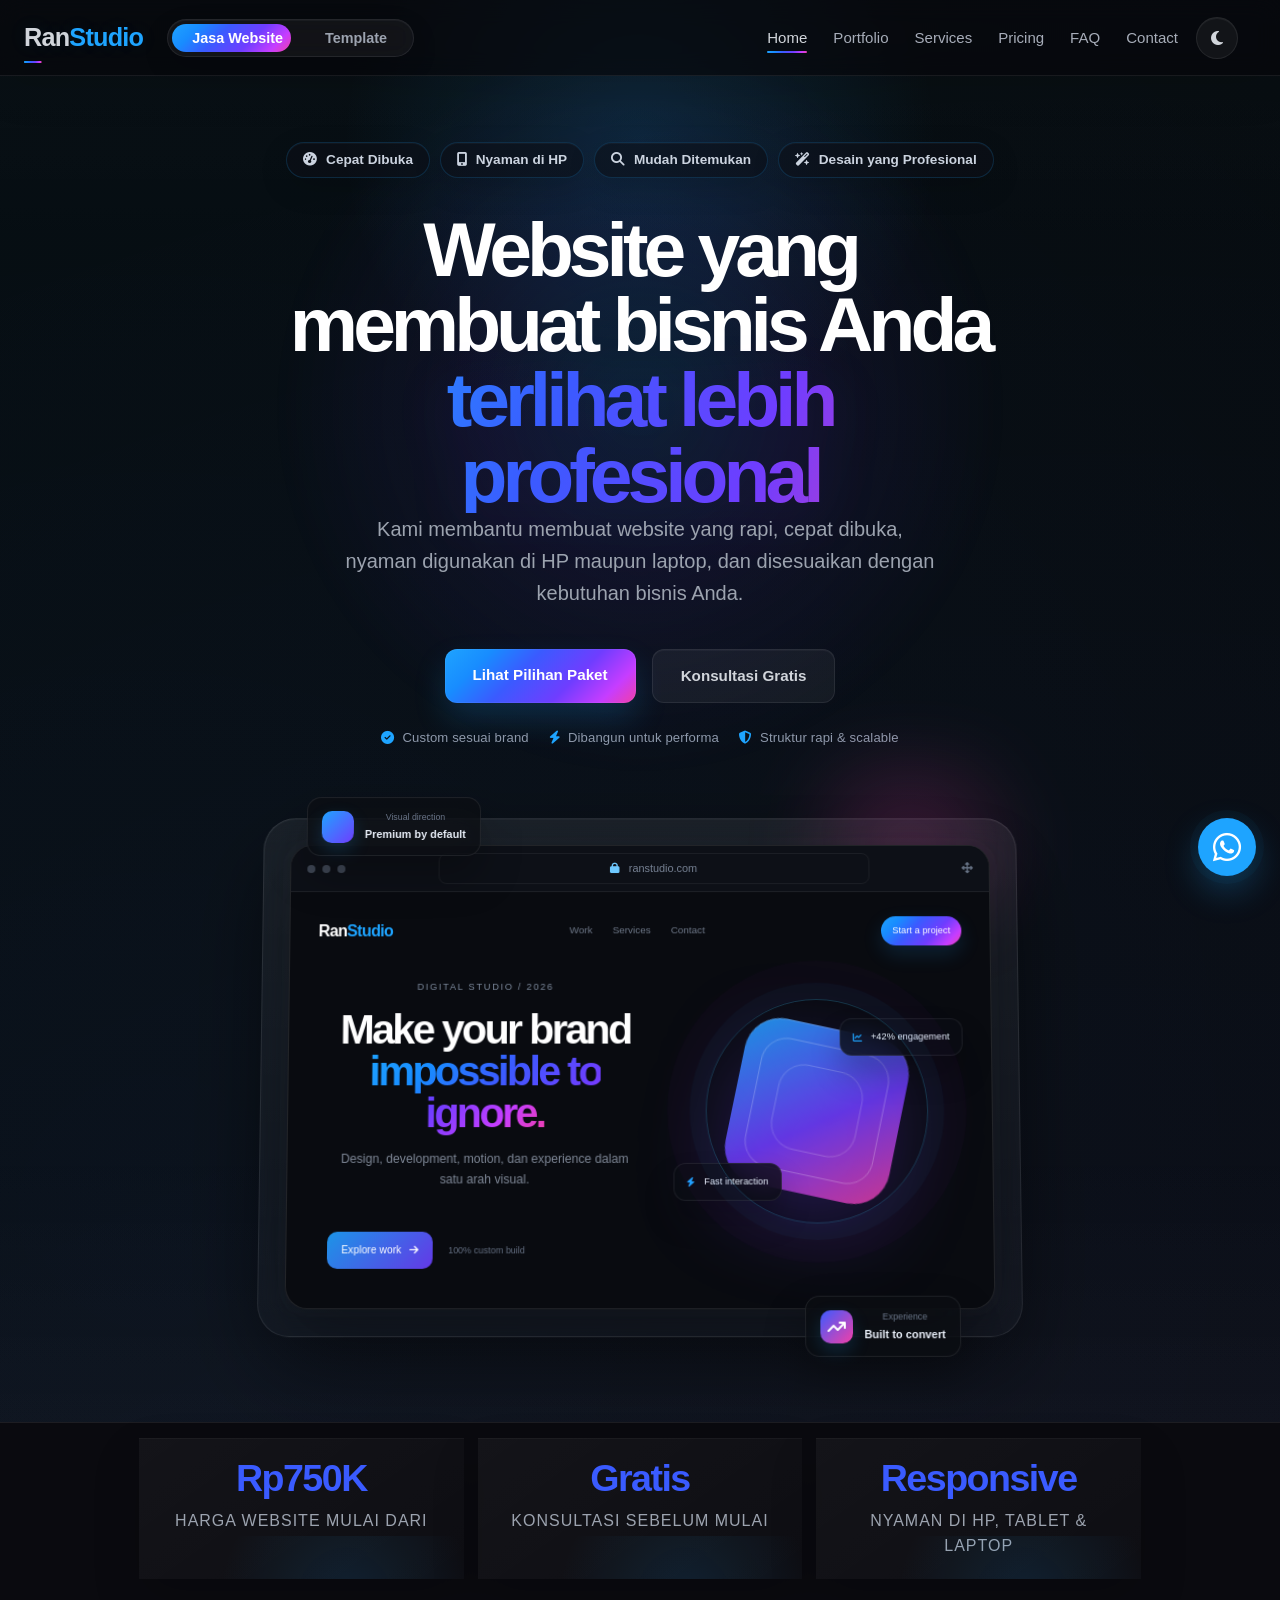
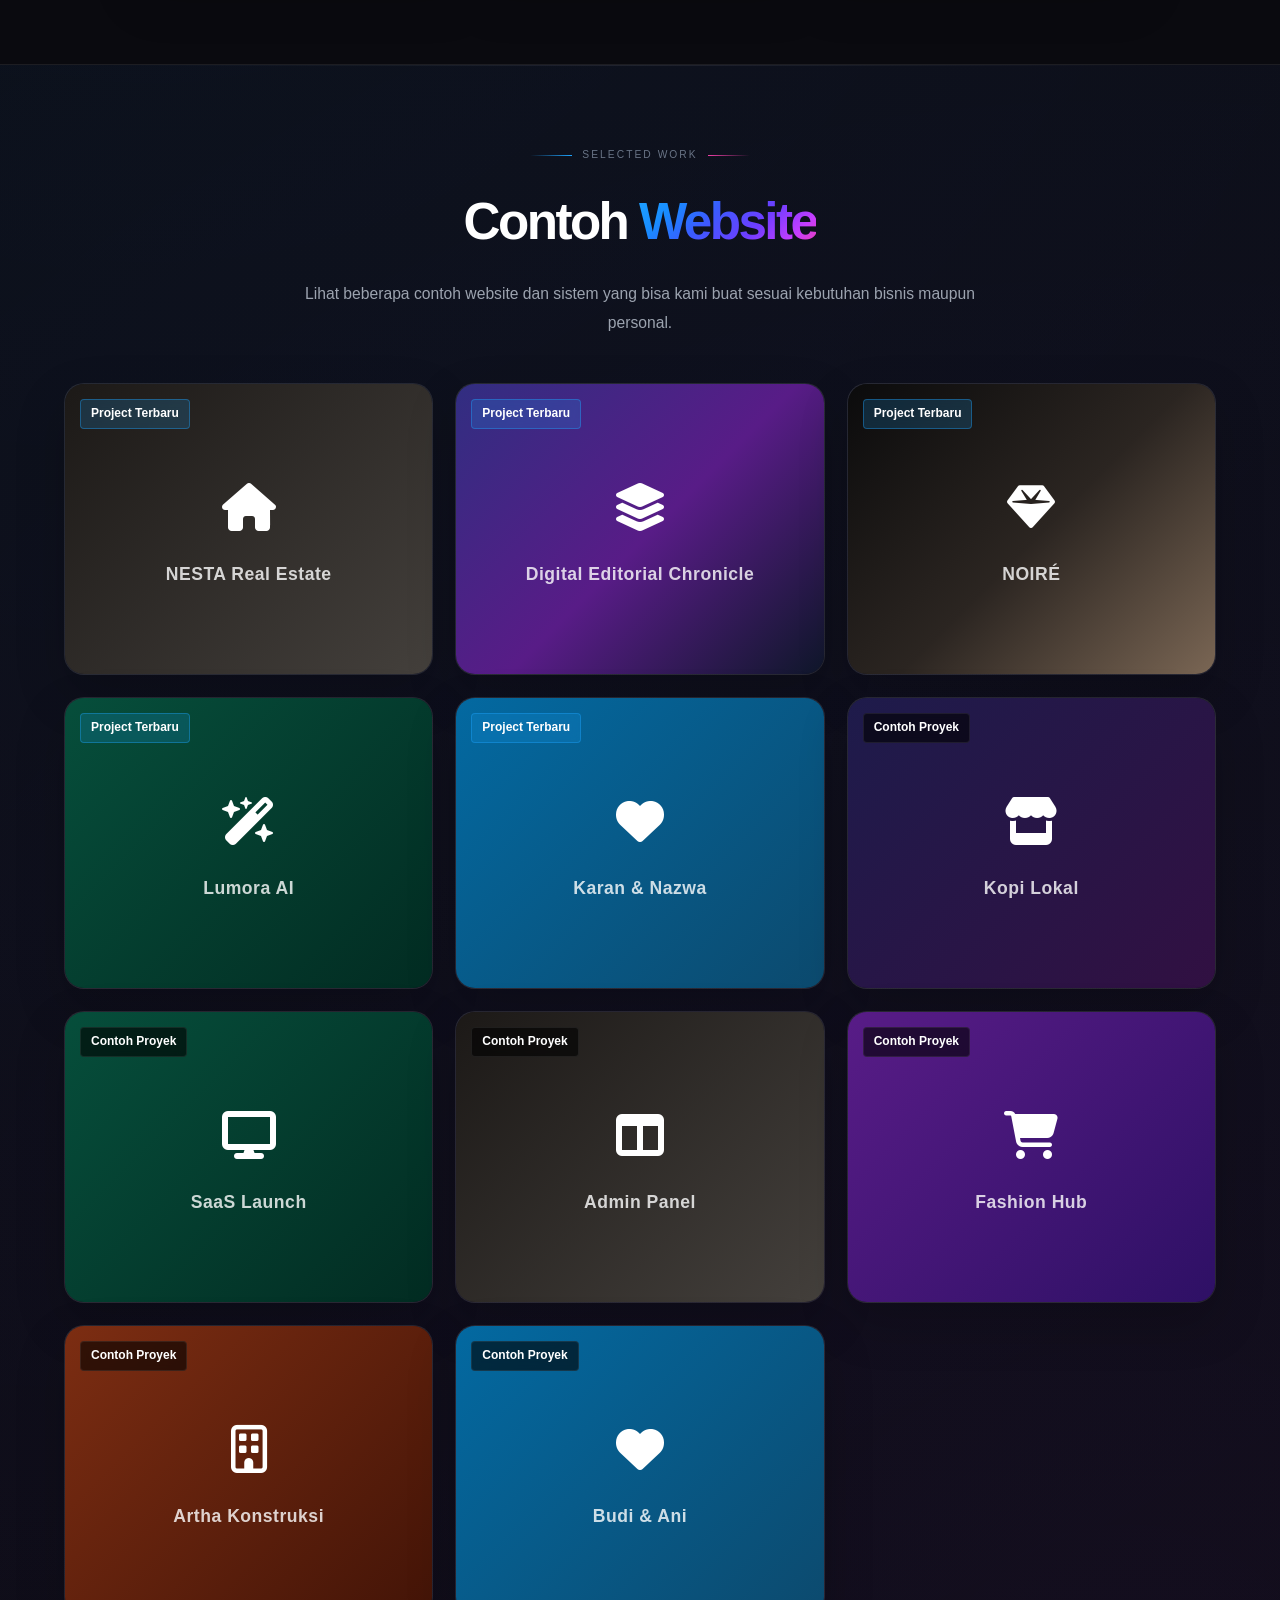
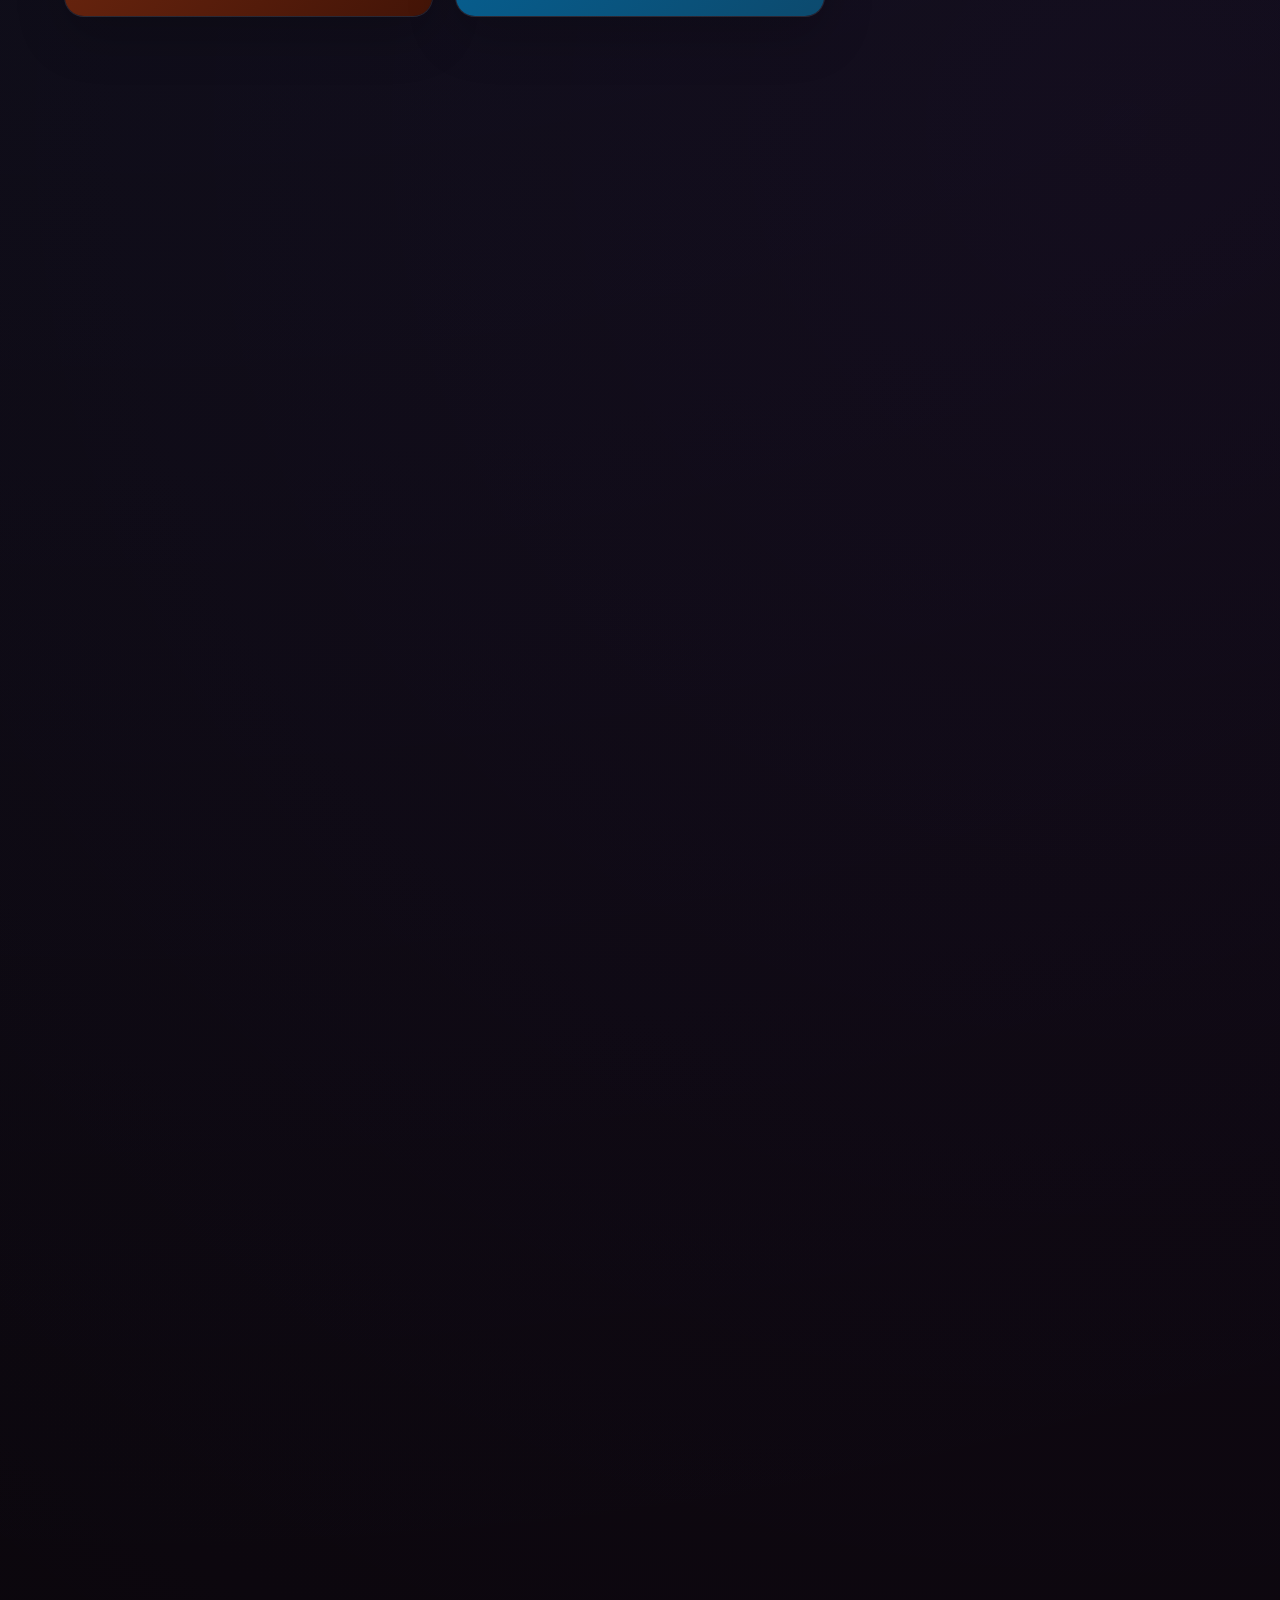
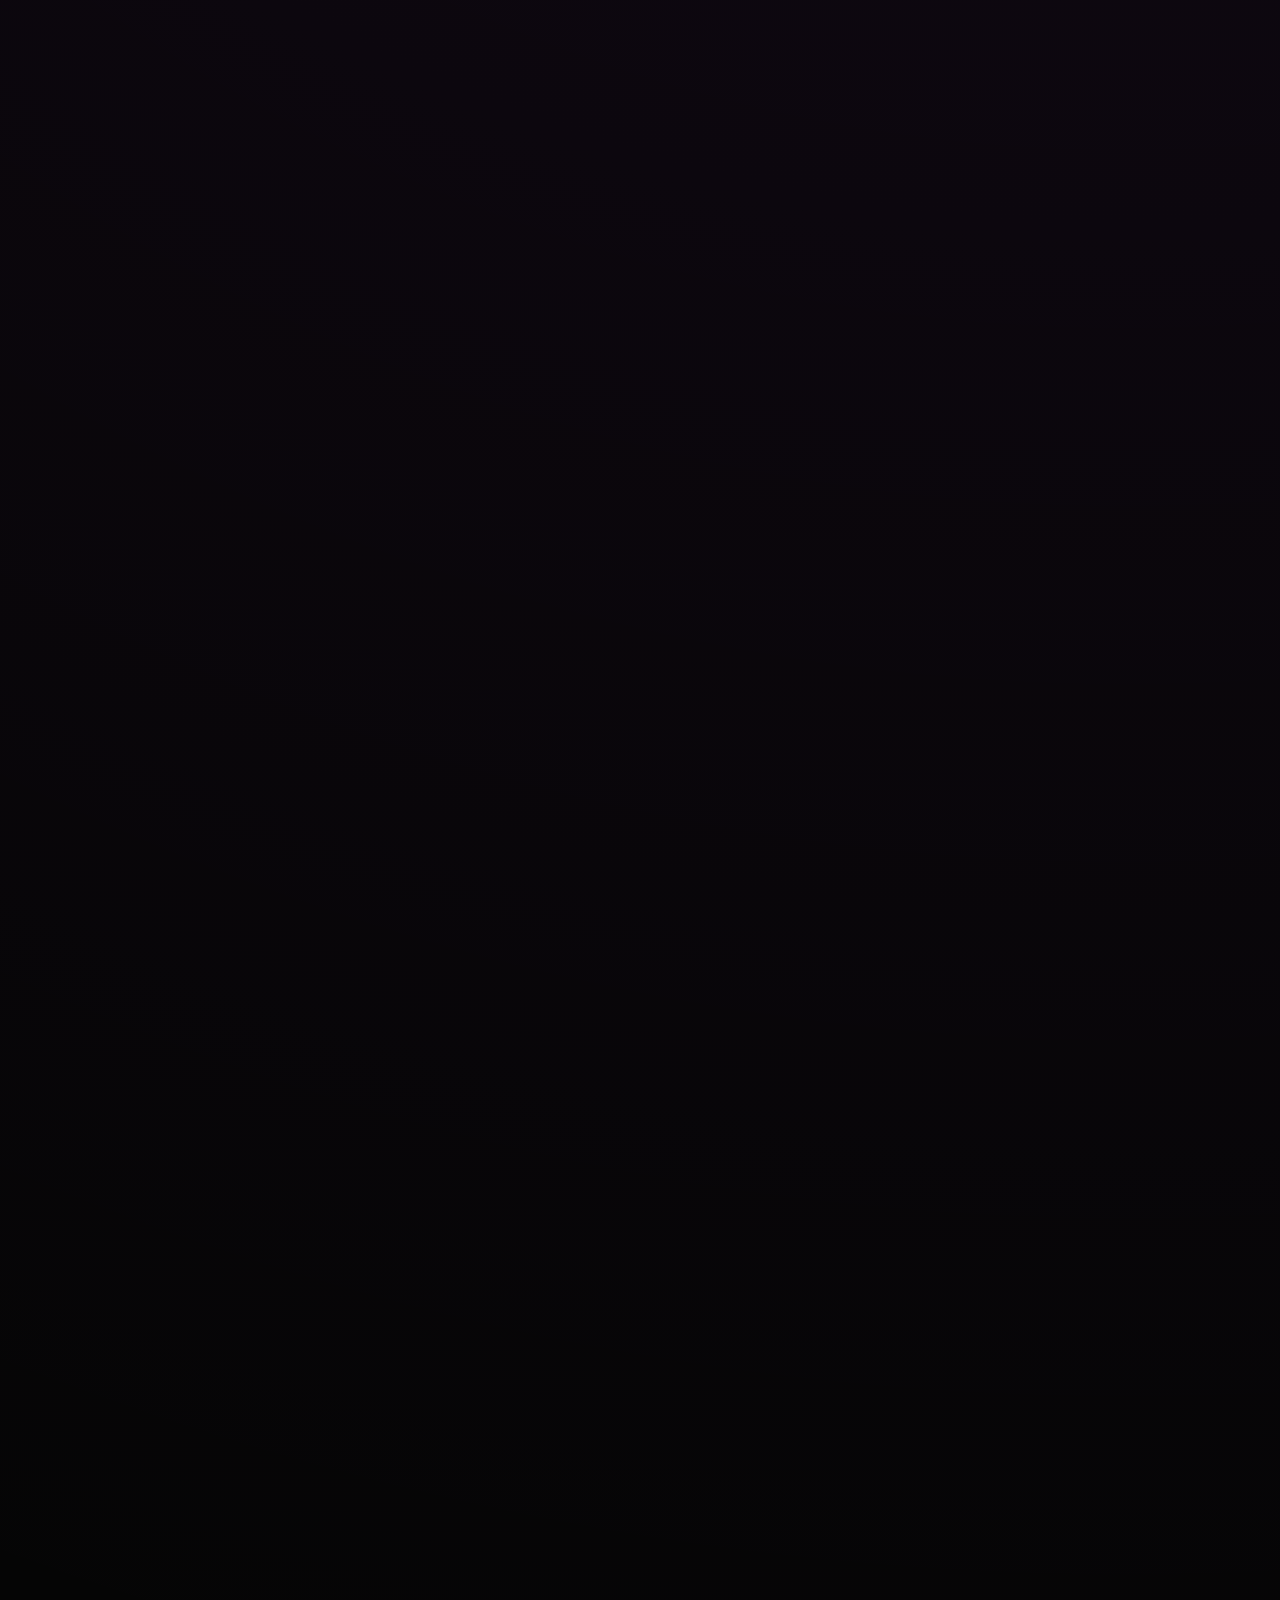
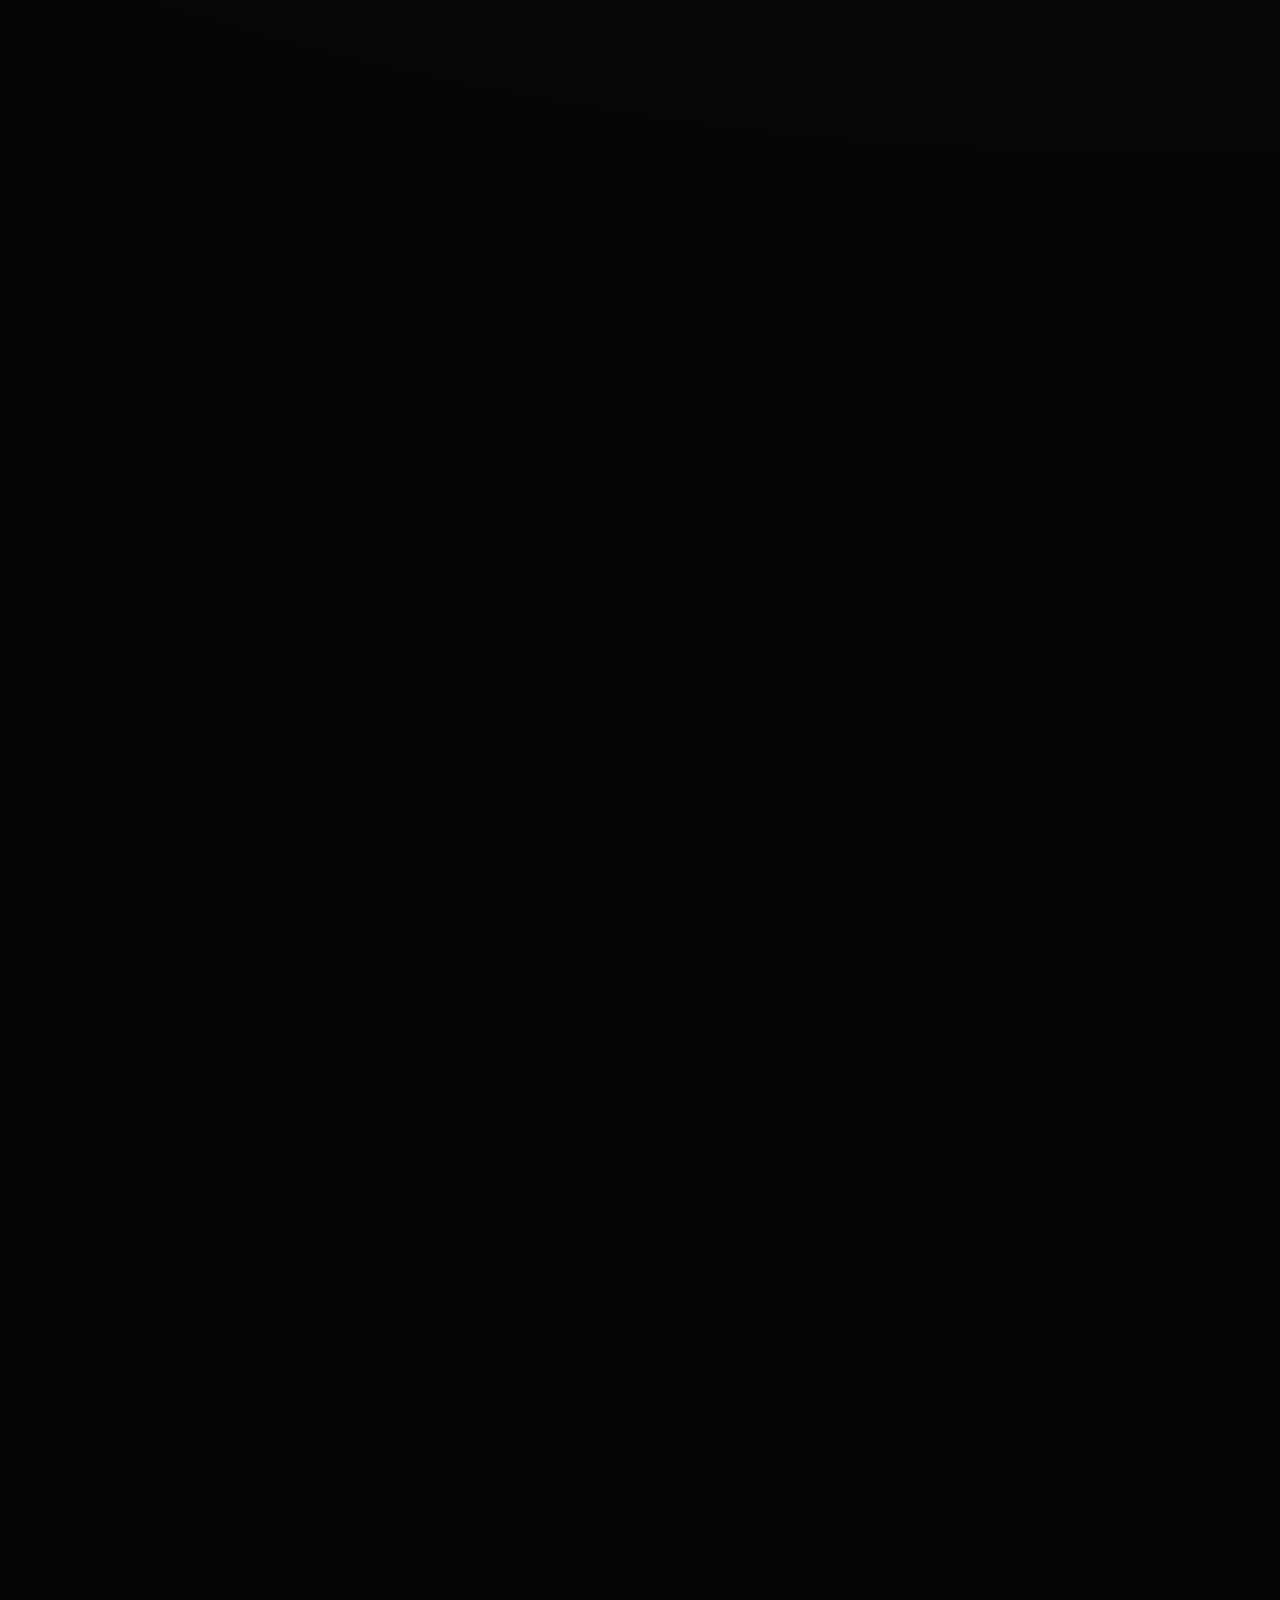
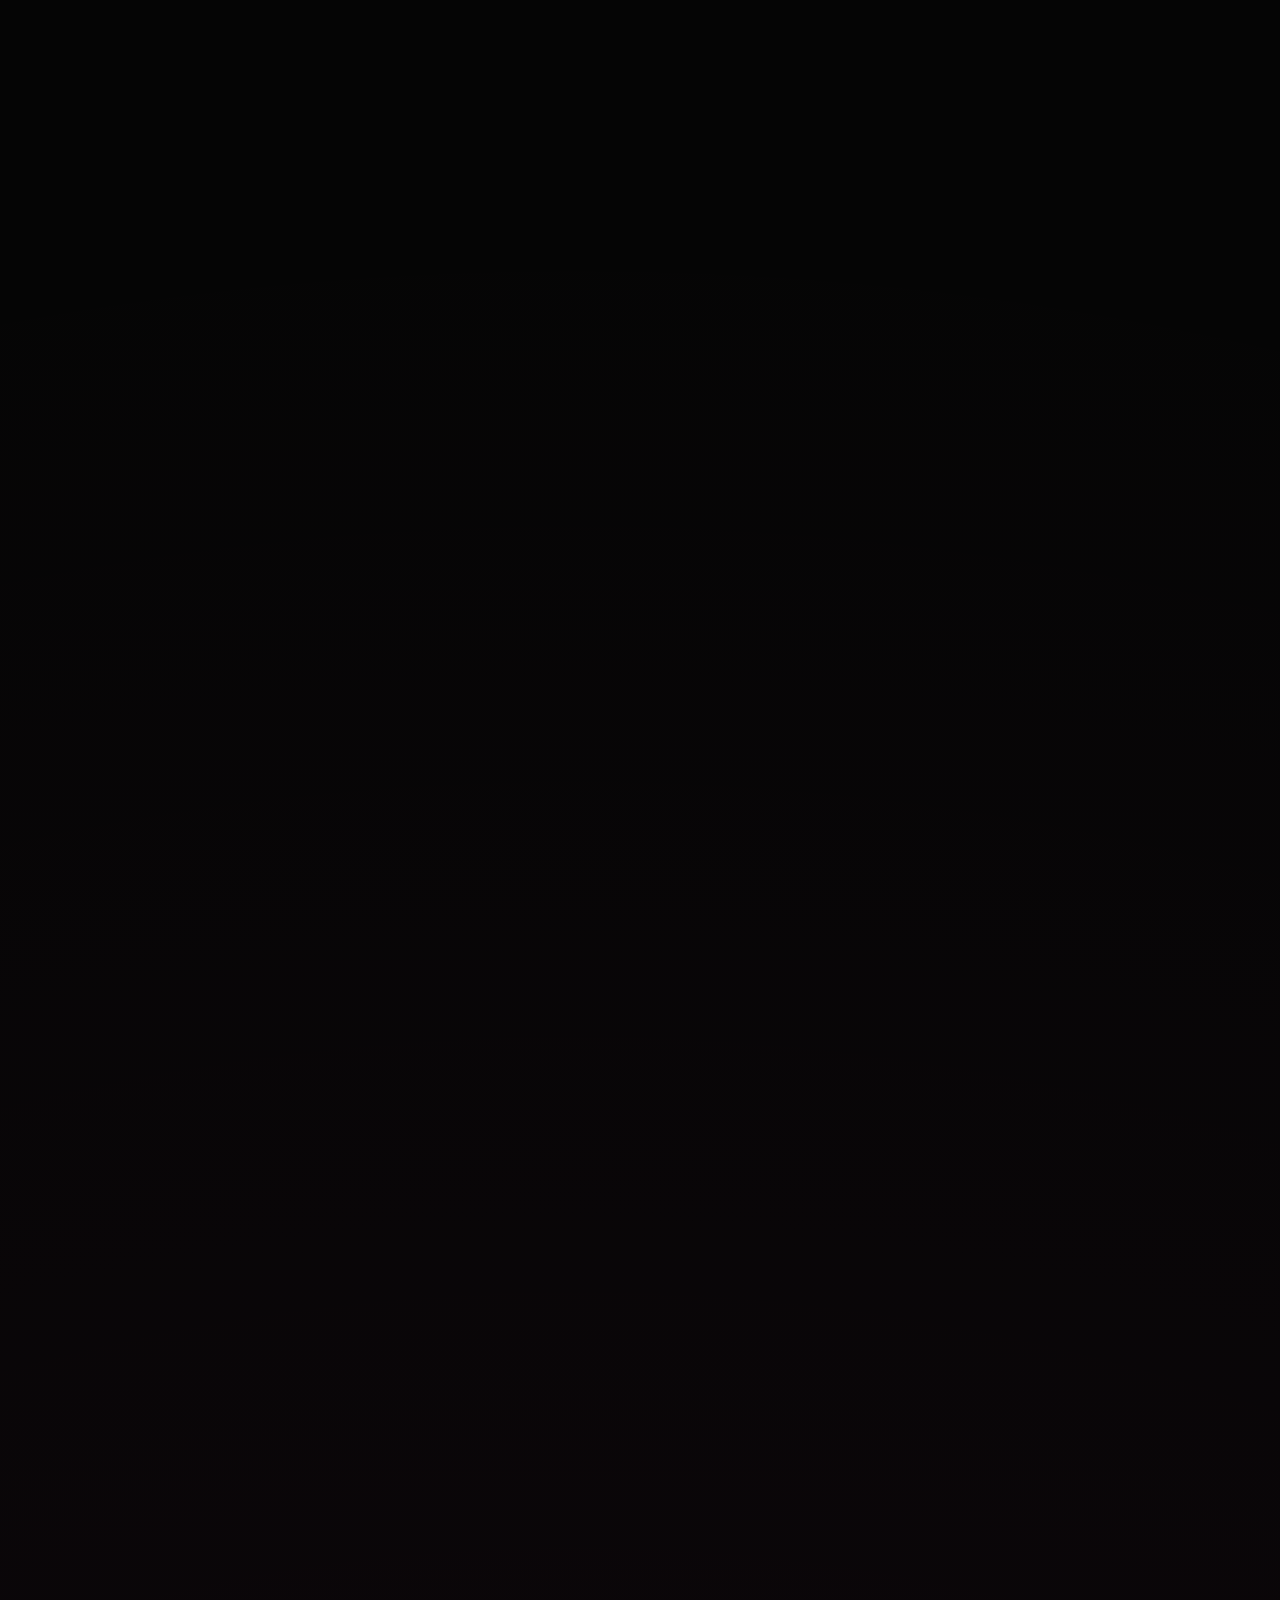
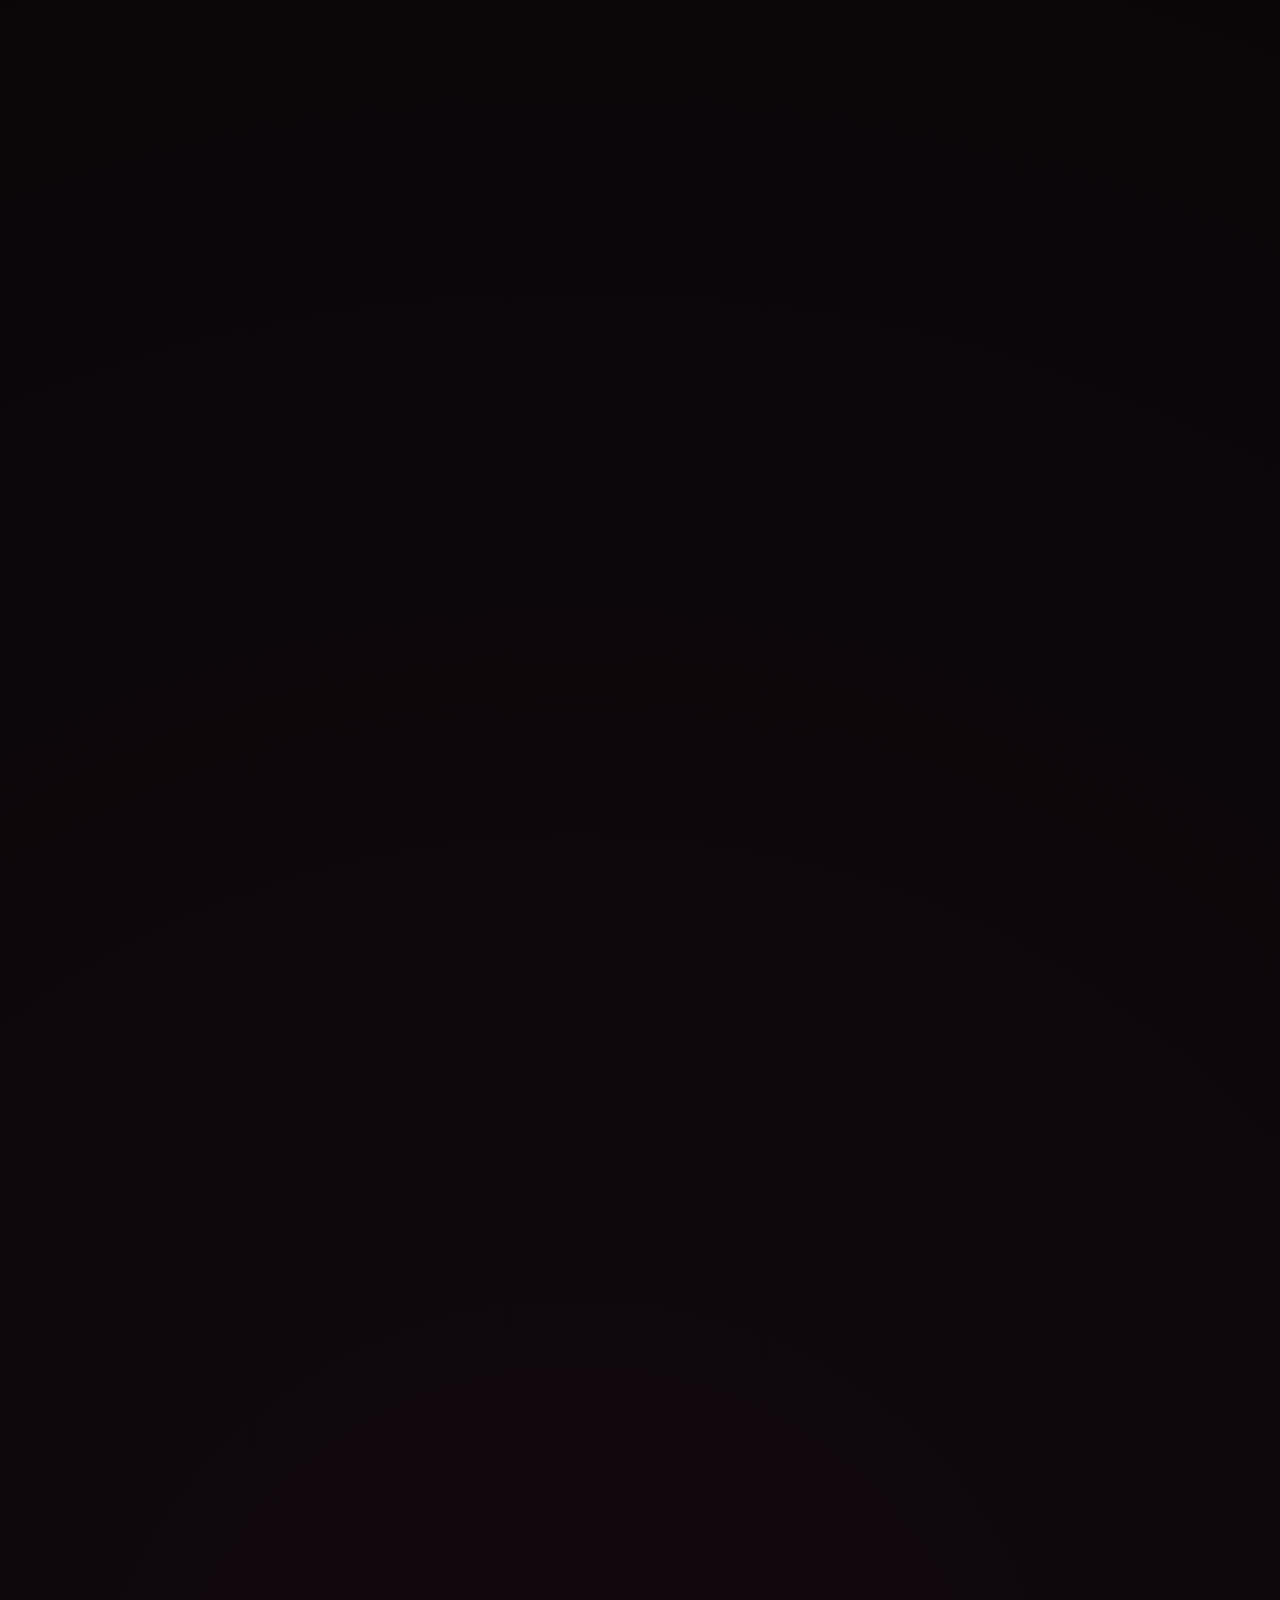
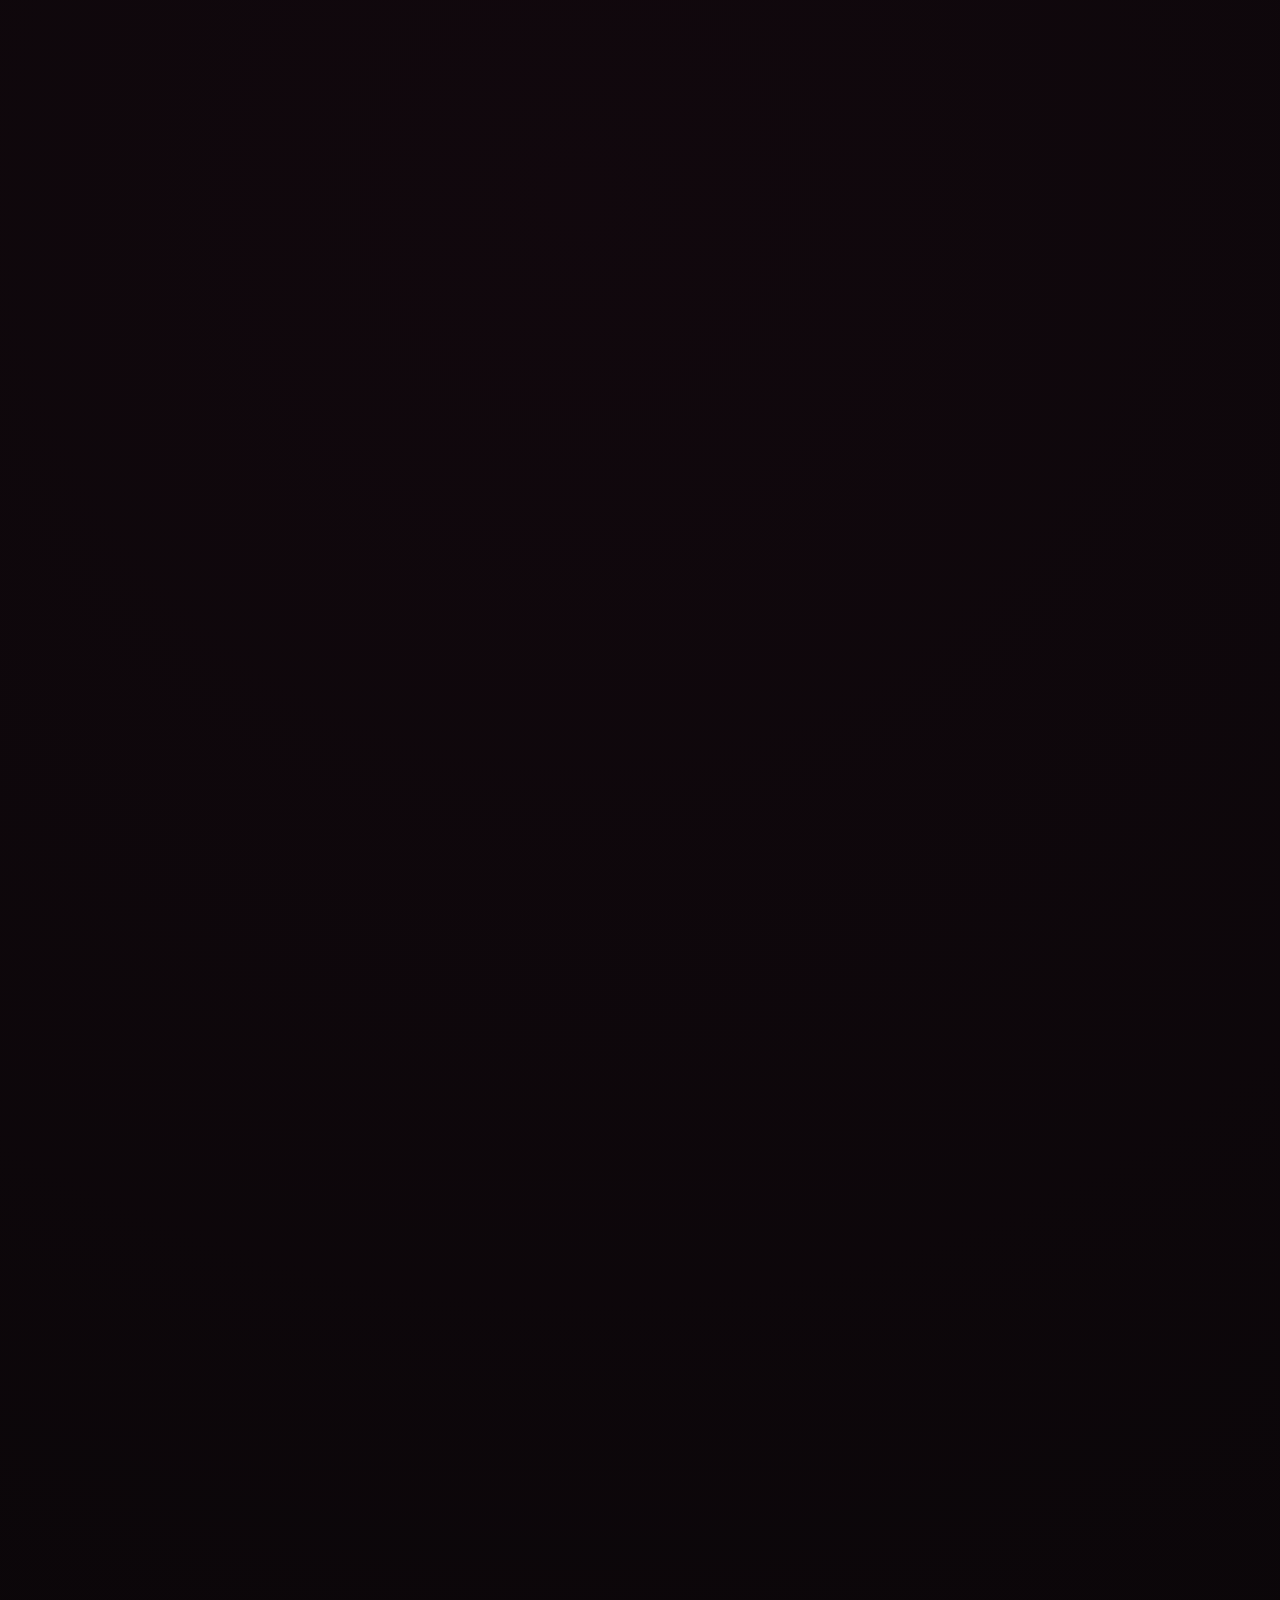
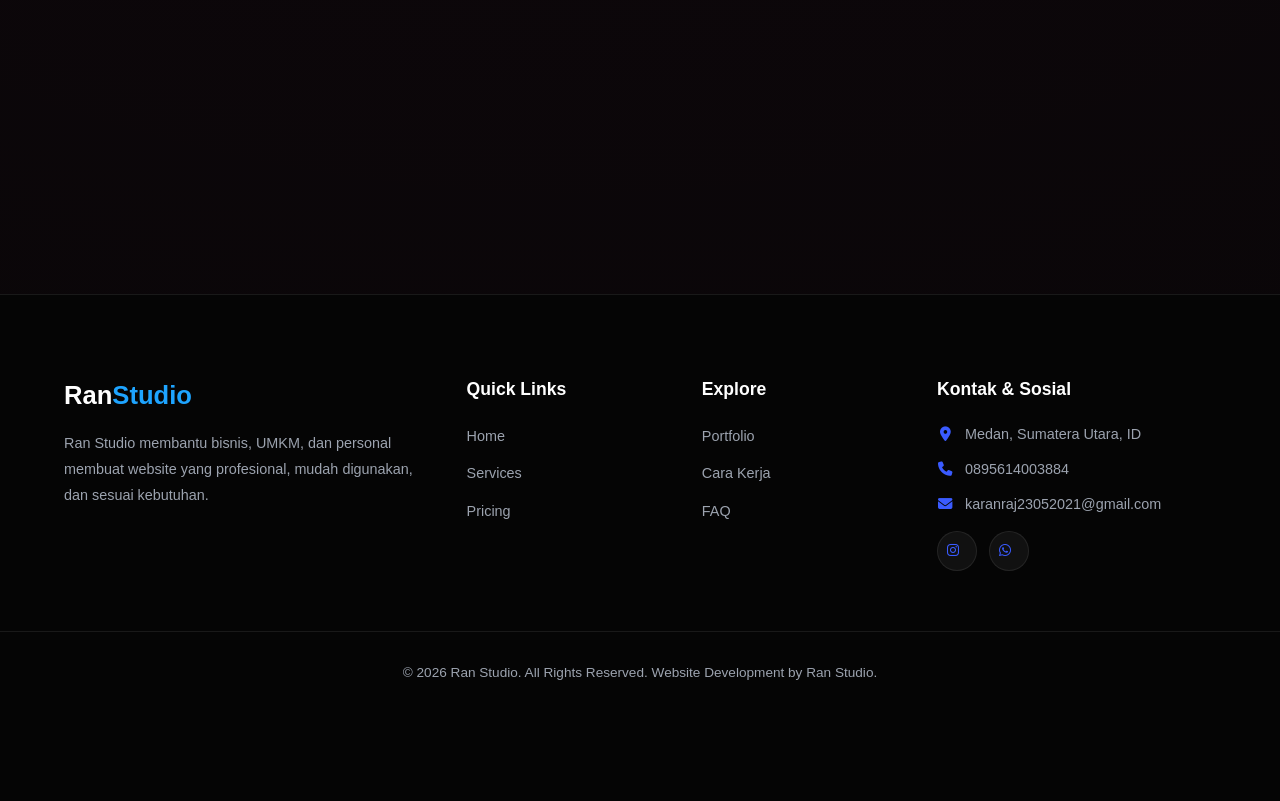
==== commit cd89a917: "Add files via upload" ====
--- a/index.html
+++ b/index.html
@@ -622,7 +622,7 @@
                         </div>
                     </section>
 
-                    <section id="services" class="services-section reveal">
+                    <section id="services" class="services-section">
                         <div class="container">
                             <div class="section-header">
                                 <h2>Apa yang <span>Bisa Saya Buat?</span></h2>
--- a/style.css
+++ b/style.css
@@ -3700,3 +3700,56 @@
     .ambient-orb { animation: none !important; }
     .hero-stage, .hero-browser, .scroll-progress span { will-change: auto; }
 }
+
+
+/* MOBILE SERVICES STABILITY — never allow the service grid to enter a
+   reserved/empty state. Keep the premium visual treatment, but render the
+   section normally on touch/tablet widths instead of relying on deferred
+   content-visibility or JS reveal state. */
+@media (max-width: 1024px) {
+    #services {
+        content-visibility: visible !important;
+        contain-intrinsic-size: none !important;
+        opacity: 1 !important;
+        transform: none !important;
+        visibility: visible !important;
+        height: auto !important;
+        min-height: 0 !important;
+    }
+
+    #services .services-grid {
+        display: grid !important;
+        visibility: visible !important;
+        opacity: 1 !important;
+        height: auto !important;
+        min-height: 0 !important;
+    }
+
+    #services .service-card {
+        display: block !important;
+        visibility: visible !important;
+        opacity: 1 !important;
+        transform: none !important;
+        height: auto !important;
+        min-height: 0 !important;
+    }
+}
+
+@media (prefers-reduced-motion: no-preference) and (max-width: 1024px) {
+    #services .service-card {
+        animation: servicesCardIn .55s var(--rs-ease) both;
+    }
+
+    #services .service-card:nth-child(2) { animation-delay: .04s; }
+    #services .service-card:nth-child(3) { animation-delay: .08s; }
+    #services .service-card:nth-child(4) { animation-delay: .12s; }
+    #services .service-card:nth-child(5) { animation-delay: .16s; }
+    #services .service-card:nth-child(6) { animation-delay: .20s; }
+    #services .service-card:nth-child(7) { animation-delay: .24s; }
+    #services .service-card:nth-child(8) { animation-delay: .28s; }
+
+    @keyframes servicesCardIn {
+        from { opacity: 0; transform: translateY(14px); }
+        to { opacity: 1; transform: none; }
+    }
+}
--- a/style.css
+++ b/style.css
@@ -3700,3 +3700,56 @@
     .ambient-orb { animation: none !important; }
     .hero-stage, .hero-browser, .scroll-progress span { will-change: auto; }
 }
+
+
+/* MOBILE SERVICES STABILITY — never allow the service grid to enter a
+   reserved/empty state. Keep the premium visual treatment, but render the
+   section normally on touch/tablet widths instead of relying on deferred
+   content-visibility or JS reveal state. */
+@media (max-width: 1024px) {
+    #services {
+        content-visibility: visible !important;
+        contain-intrinsic-size: none !important;
+        opacity: 1 !important;
+        transform: none !important;
+        visibility: visible !important;
+        height: auto !important;
+        min-height: 0 !important;
+    }
+
+    #services .services-grid {
+        display: grid !important;
+        visibility: visible !important;
+        opacity: 1 !important;
+        height: auto !important;
+        min-height: 0 !important;
+    }
+
+    #services .service-card {
+        display: block !important;
+        visibility: visible !important;
+        opacity: 1 !important;
+        transform: none !important;
+        height: auto !important;
+        min-height: 0 !important;
+    }
+}
+
+@media (prefers-reduced-motion: no-preference) and (max-width: 1024px) {
+    #services .service-card {
+        animation: servicesCardIn .55s var(--rs-ease) both;
+    }
+
+    #services .service-card:nth-child(2) { animation-delay: .04s; }
+    #services .service-card:nth-child(3) { animation-delay: .08s; }
+    #services .service-card:nth-child(4) { animation-delay: .12s; }
+    #services .service-card:nth-child(5) { animation-delay: .16s; }
+    #services .service-card:nth-child(6) { animation-delay: .20s; }
+    #services .service-card:nth-child(7) { animation-delay: .24s; }
+    #services .service-card:nth-child(8) { animation-delay: .28s; }
+
+    @keyframes servicesCardIn {
+        from { opacity: 0; transform: translateY(14px); }
+        to { opacity: 1; transform: none; }
+    }
+}
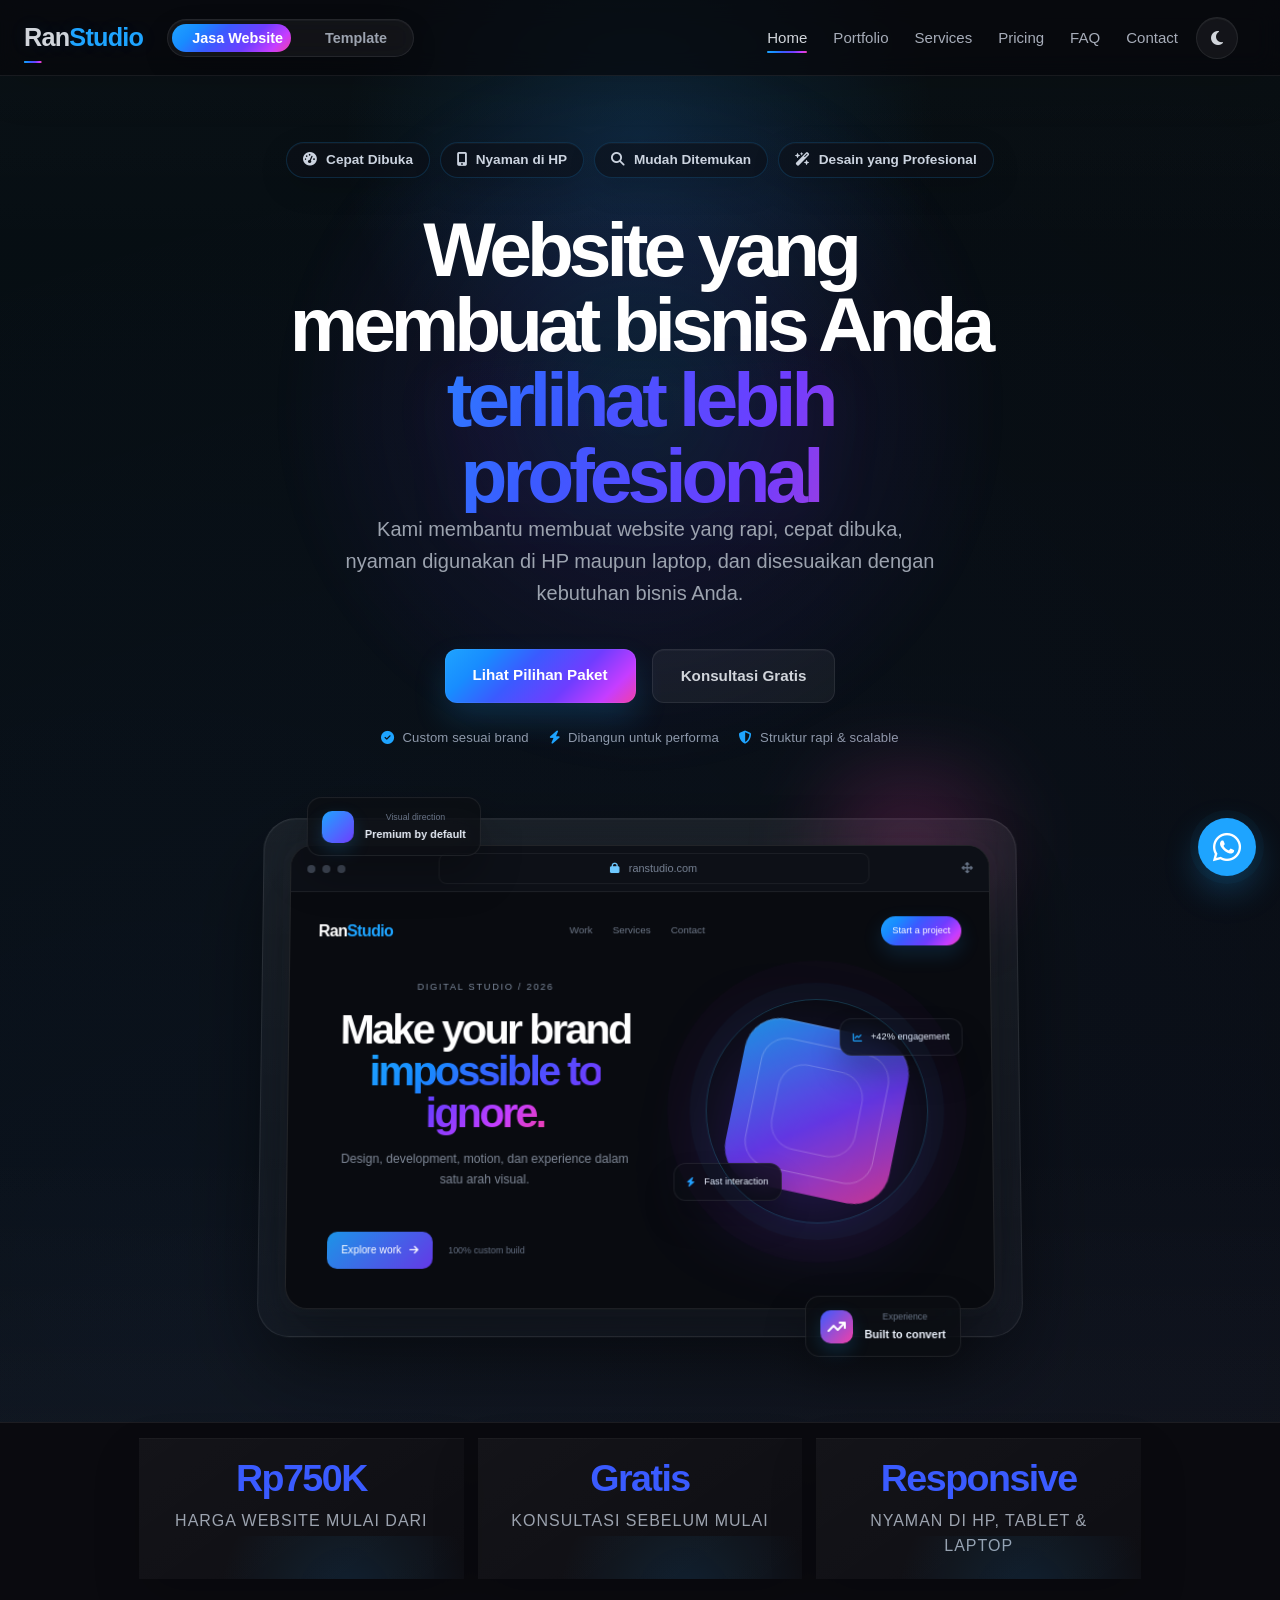
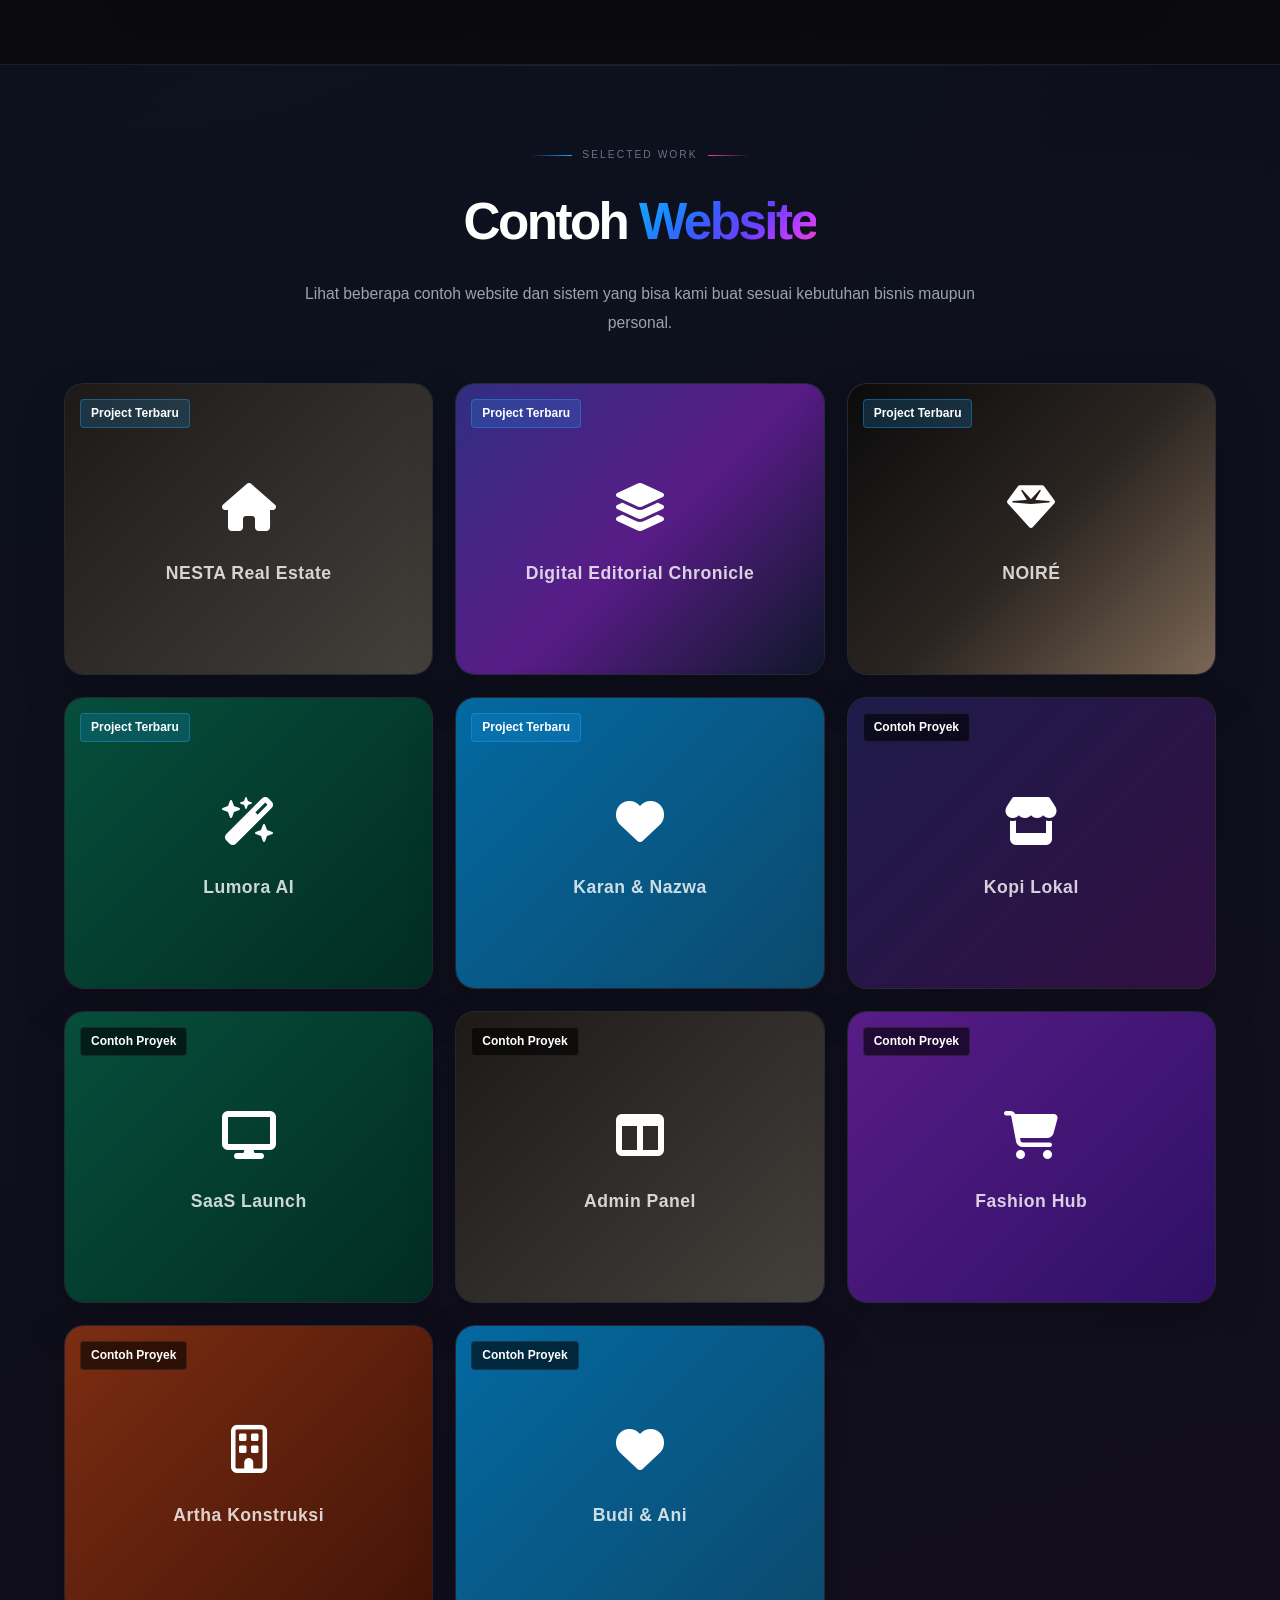
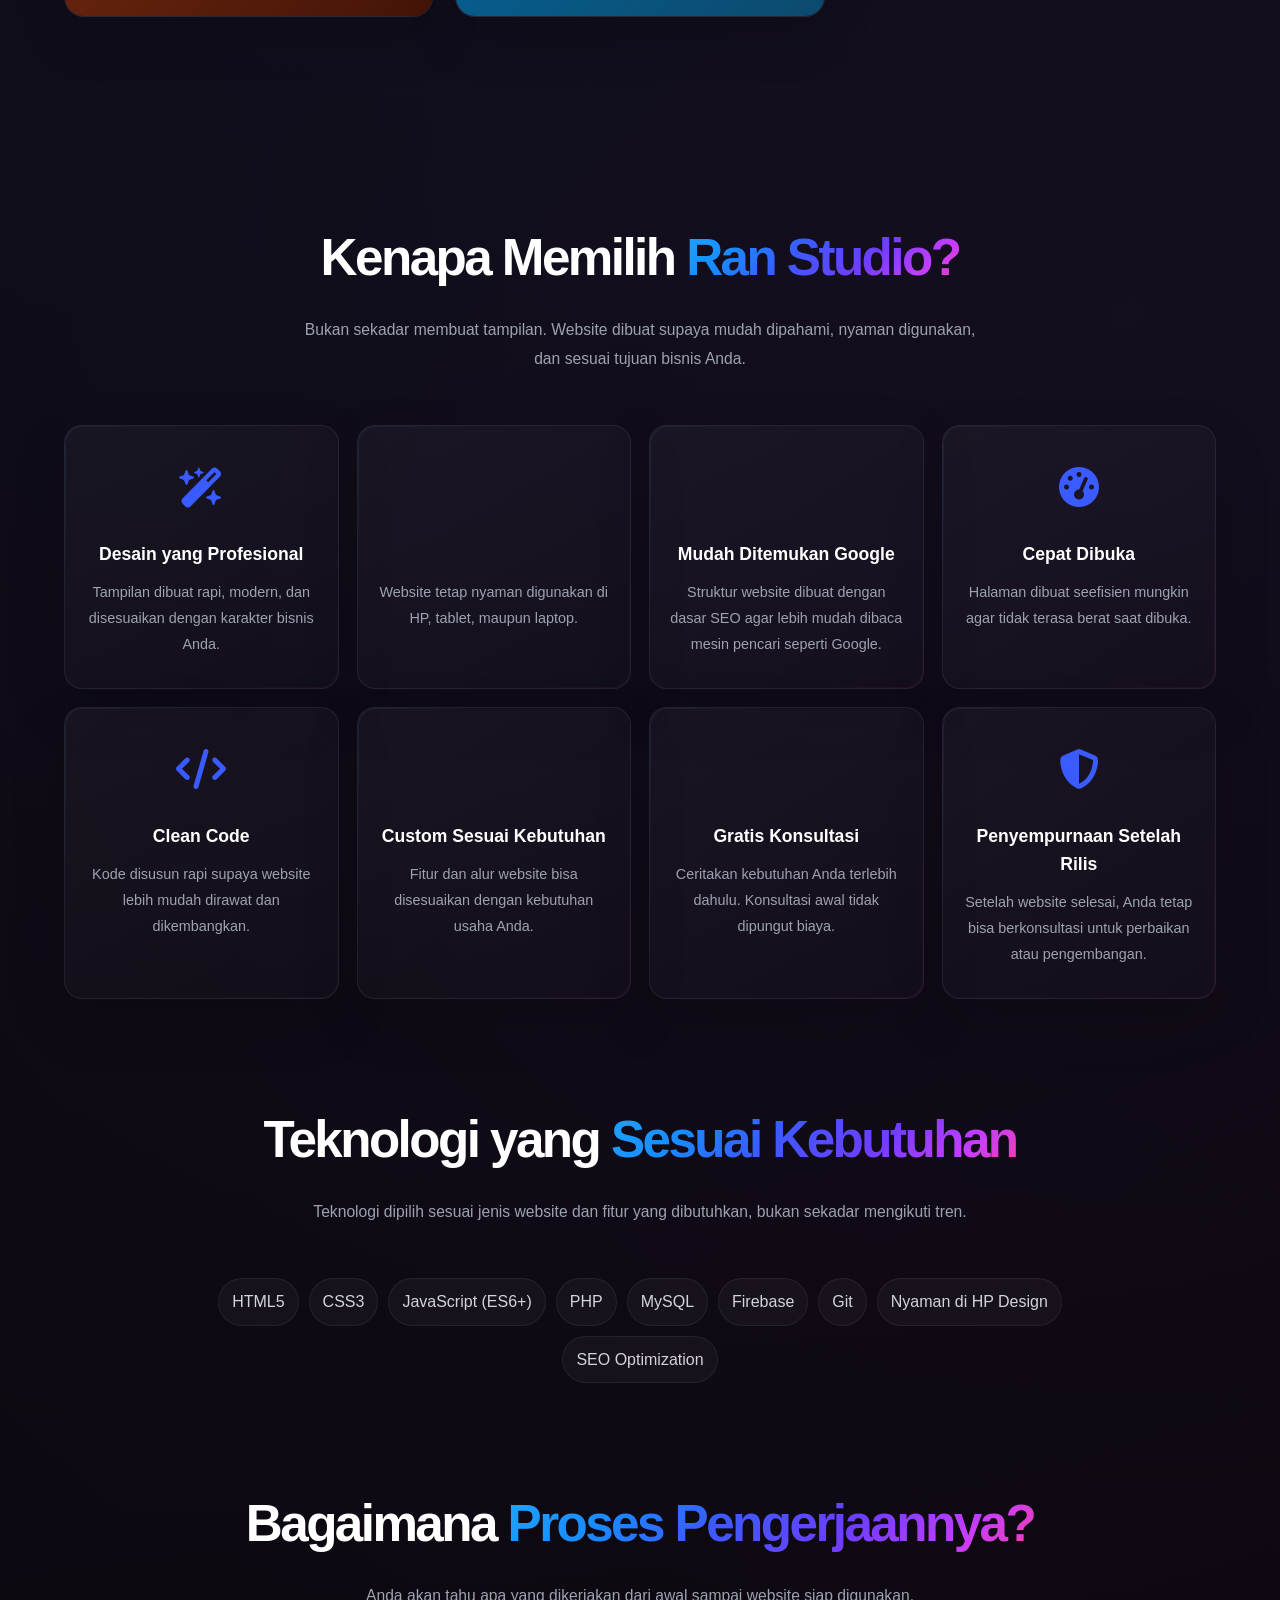
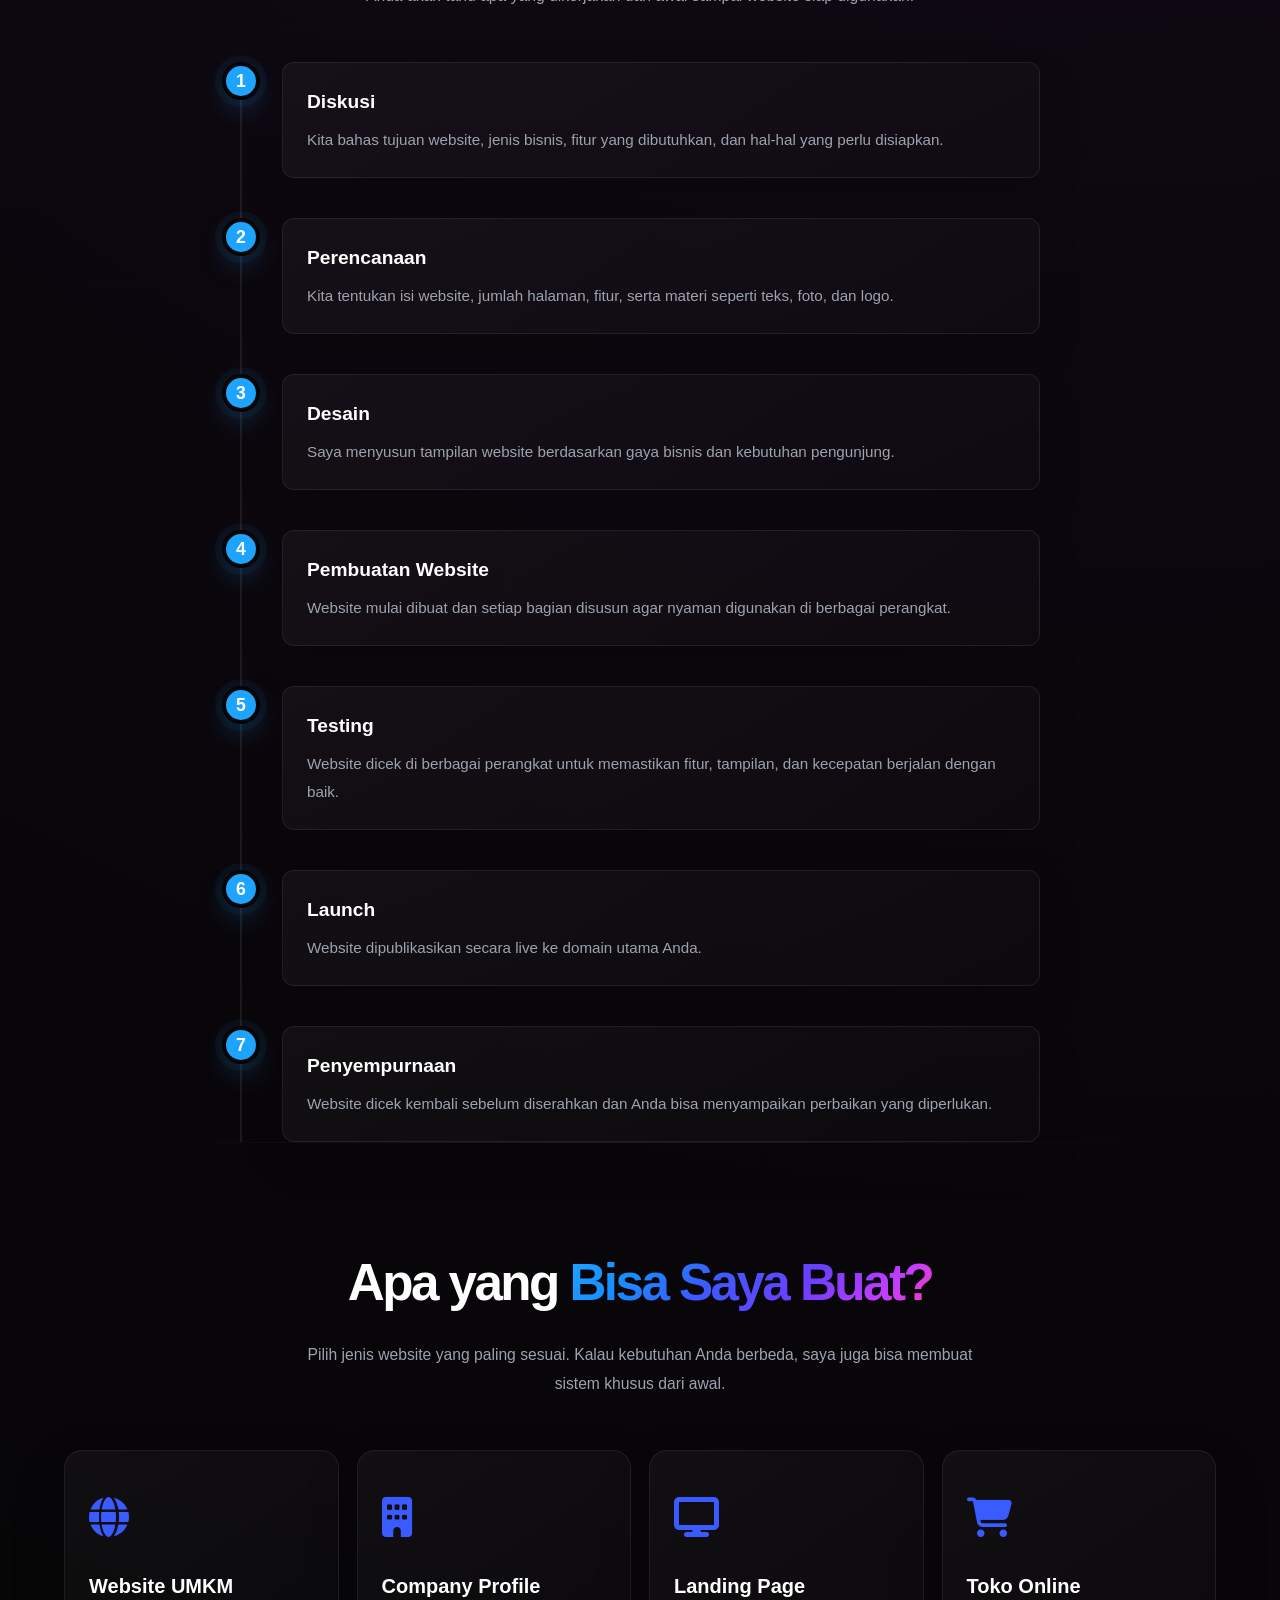
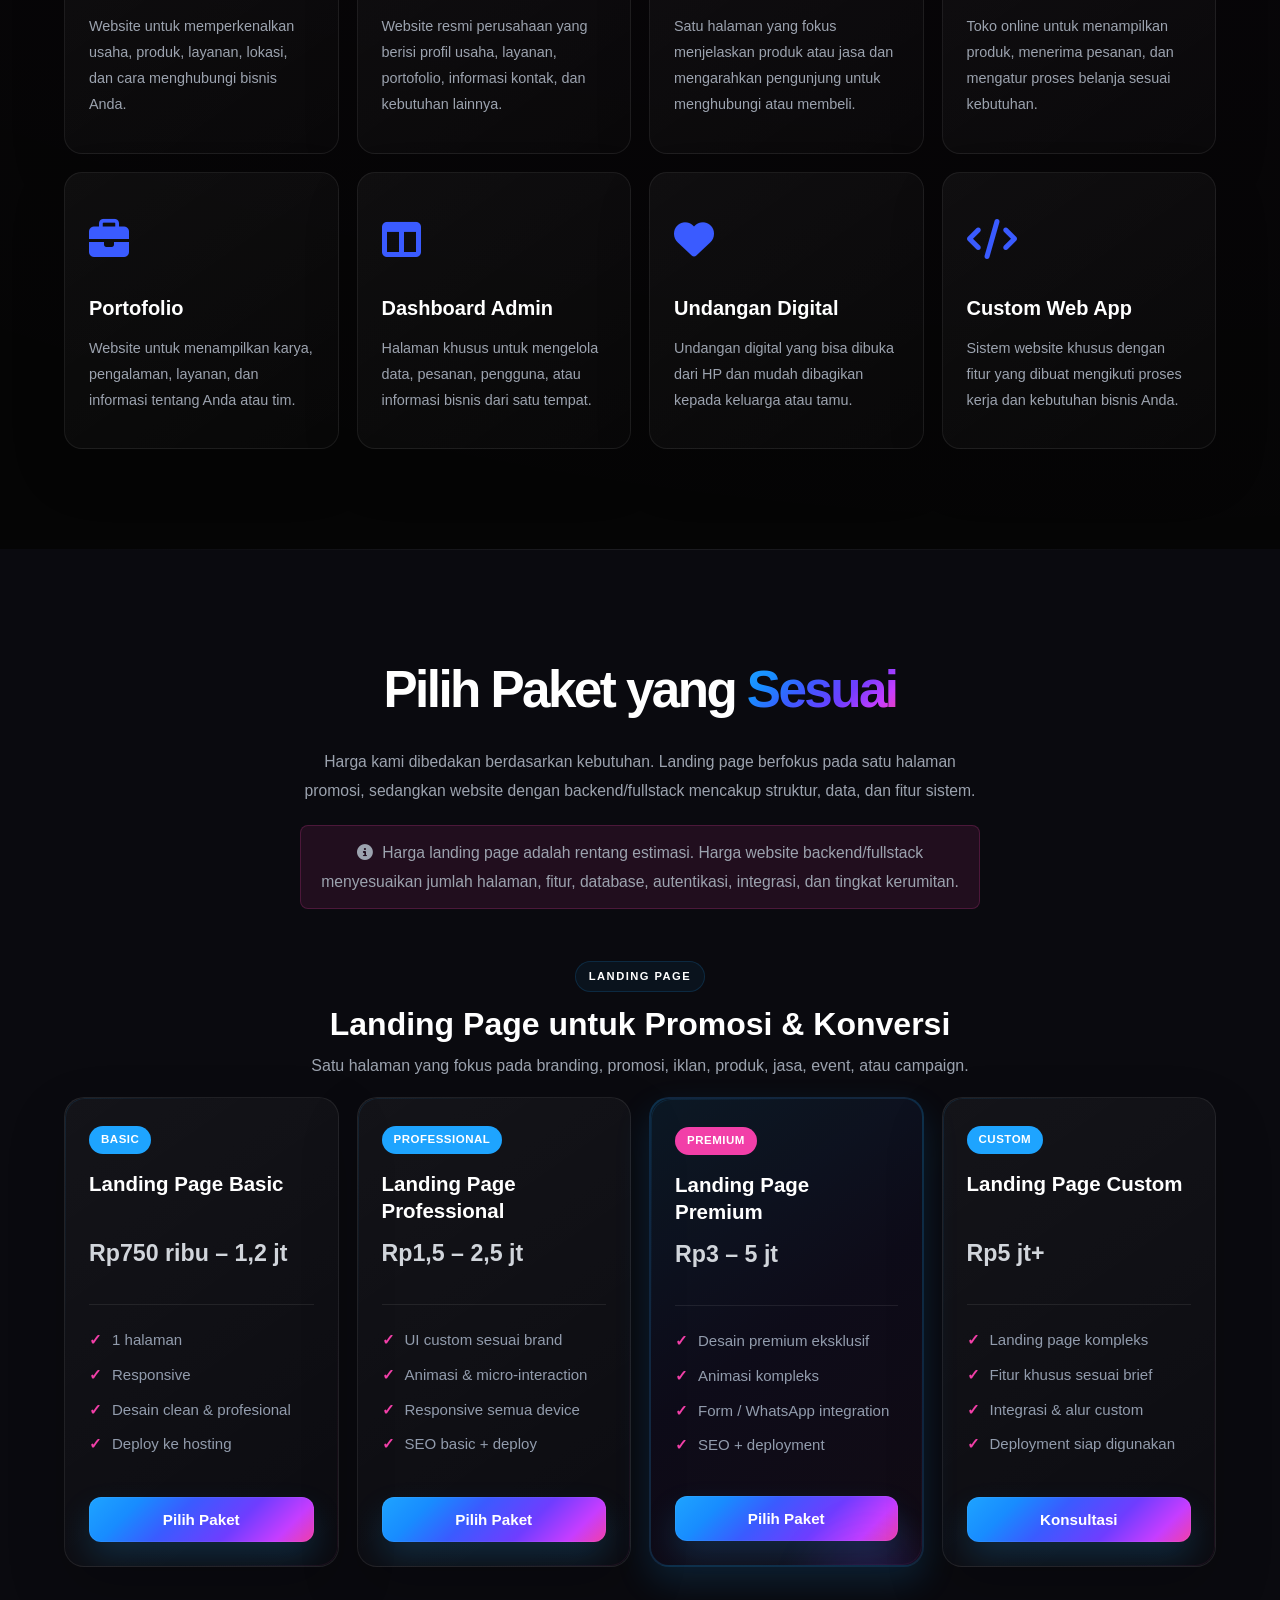
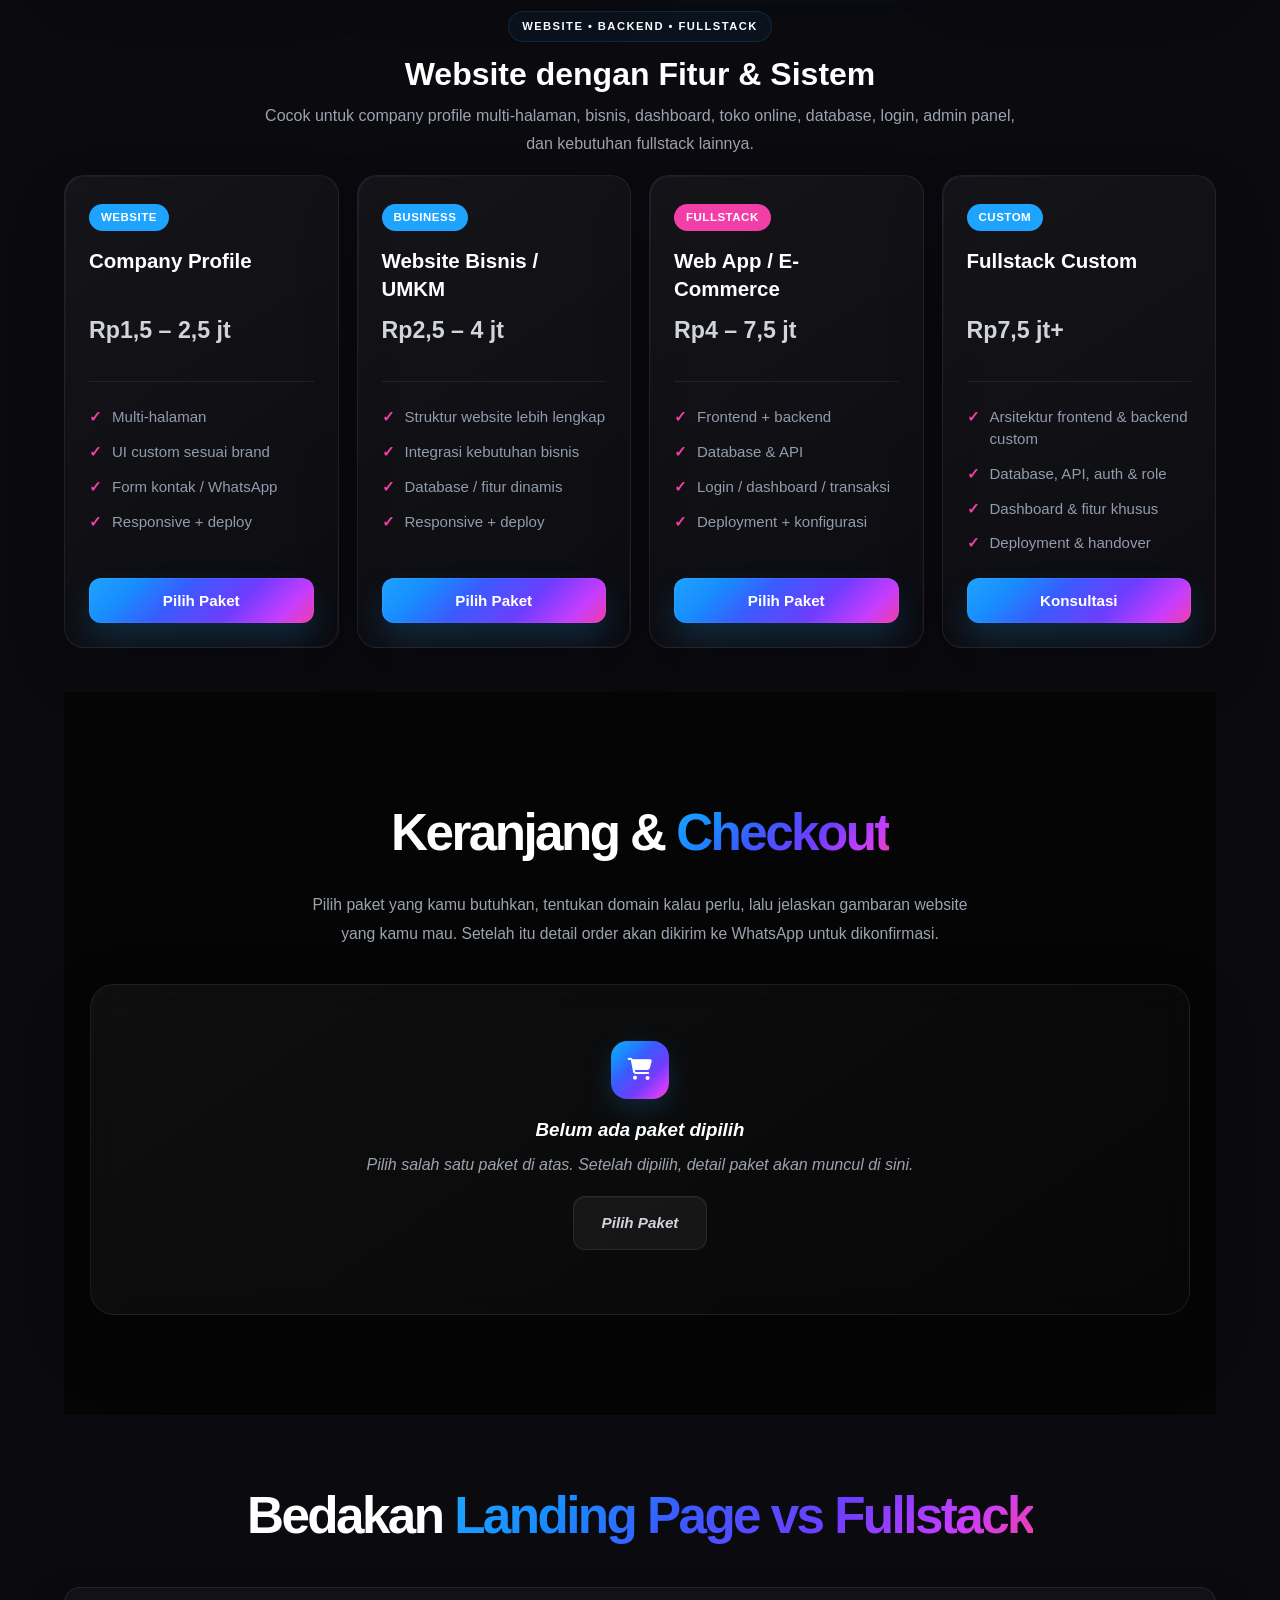
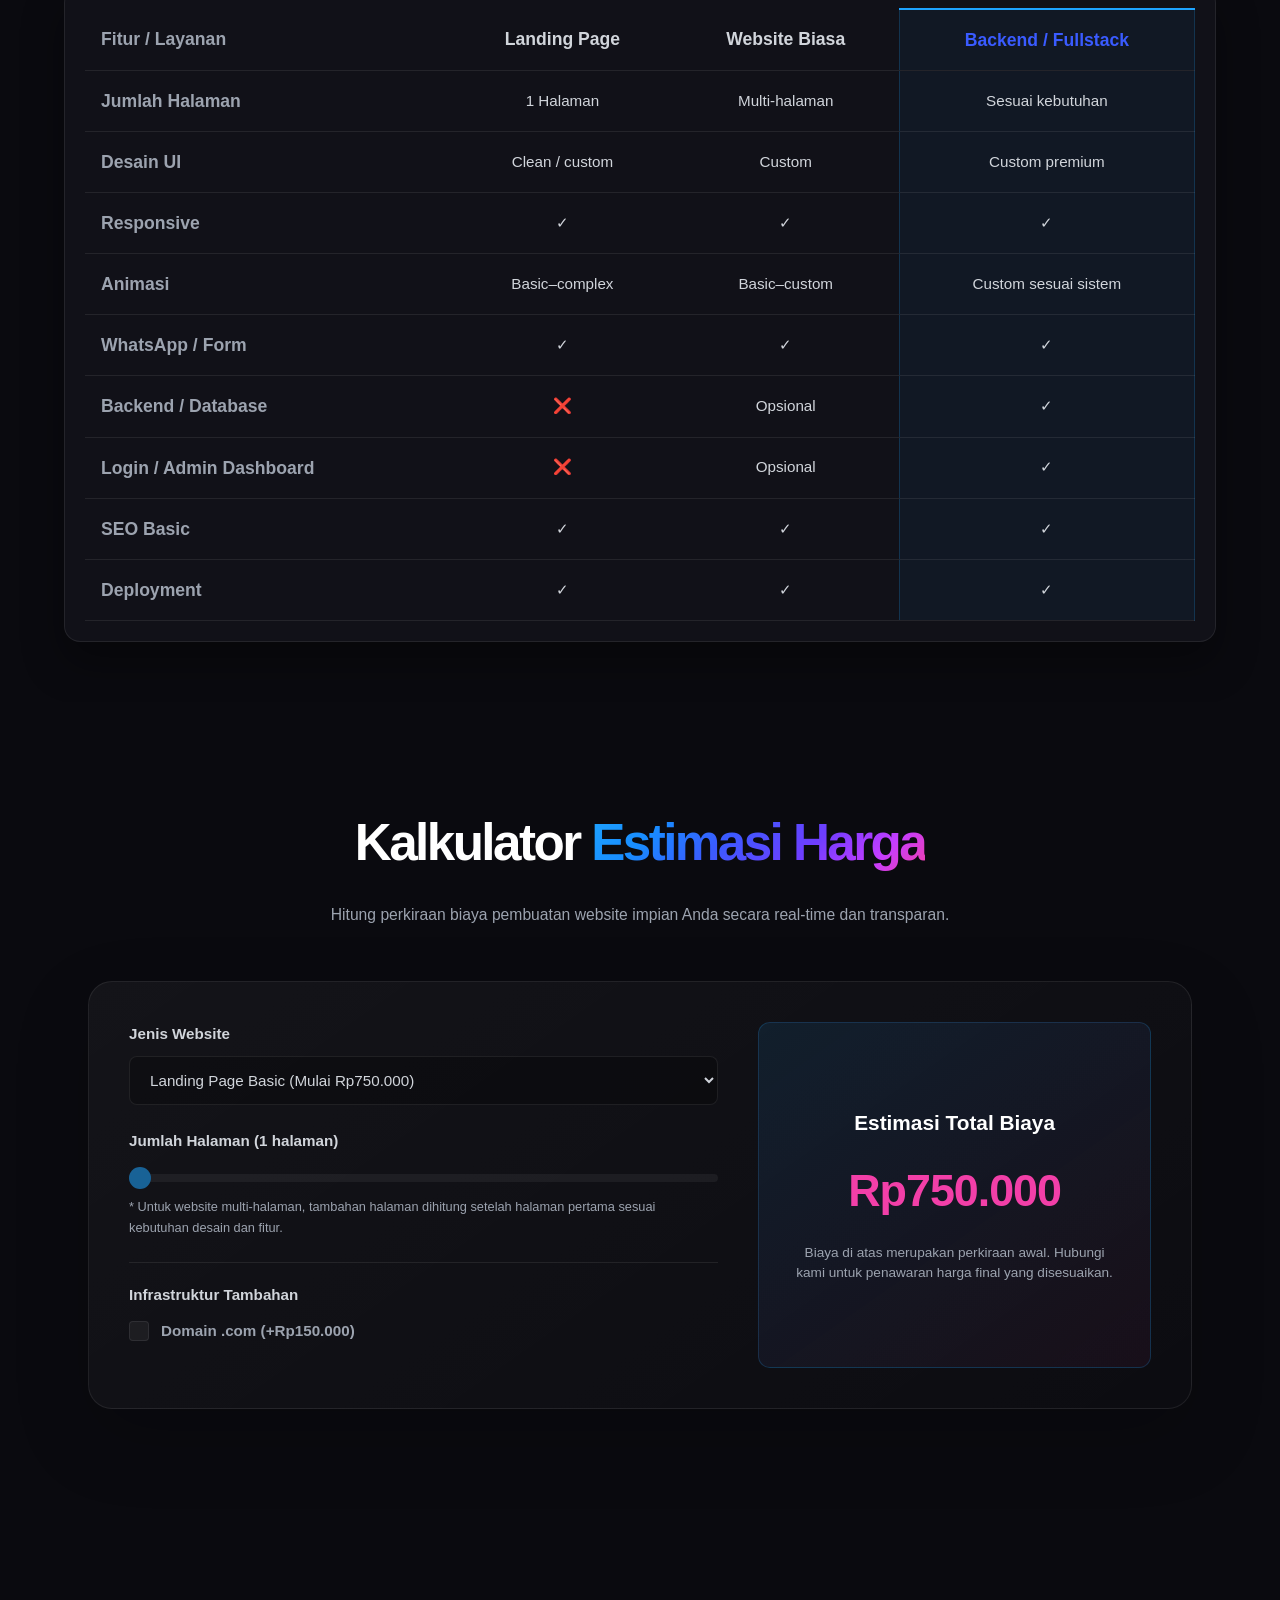
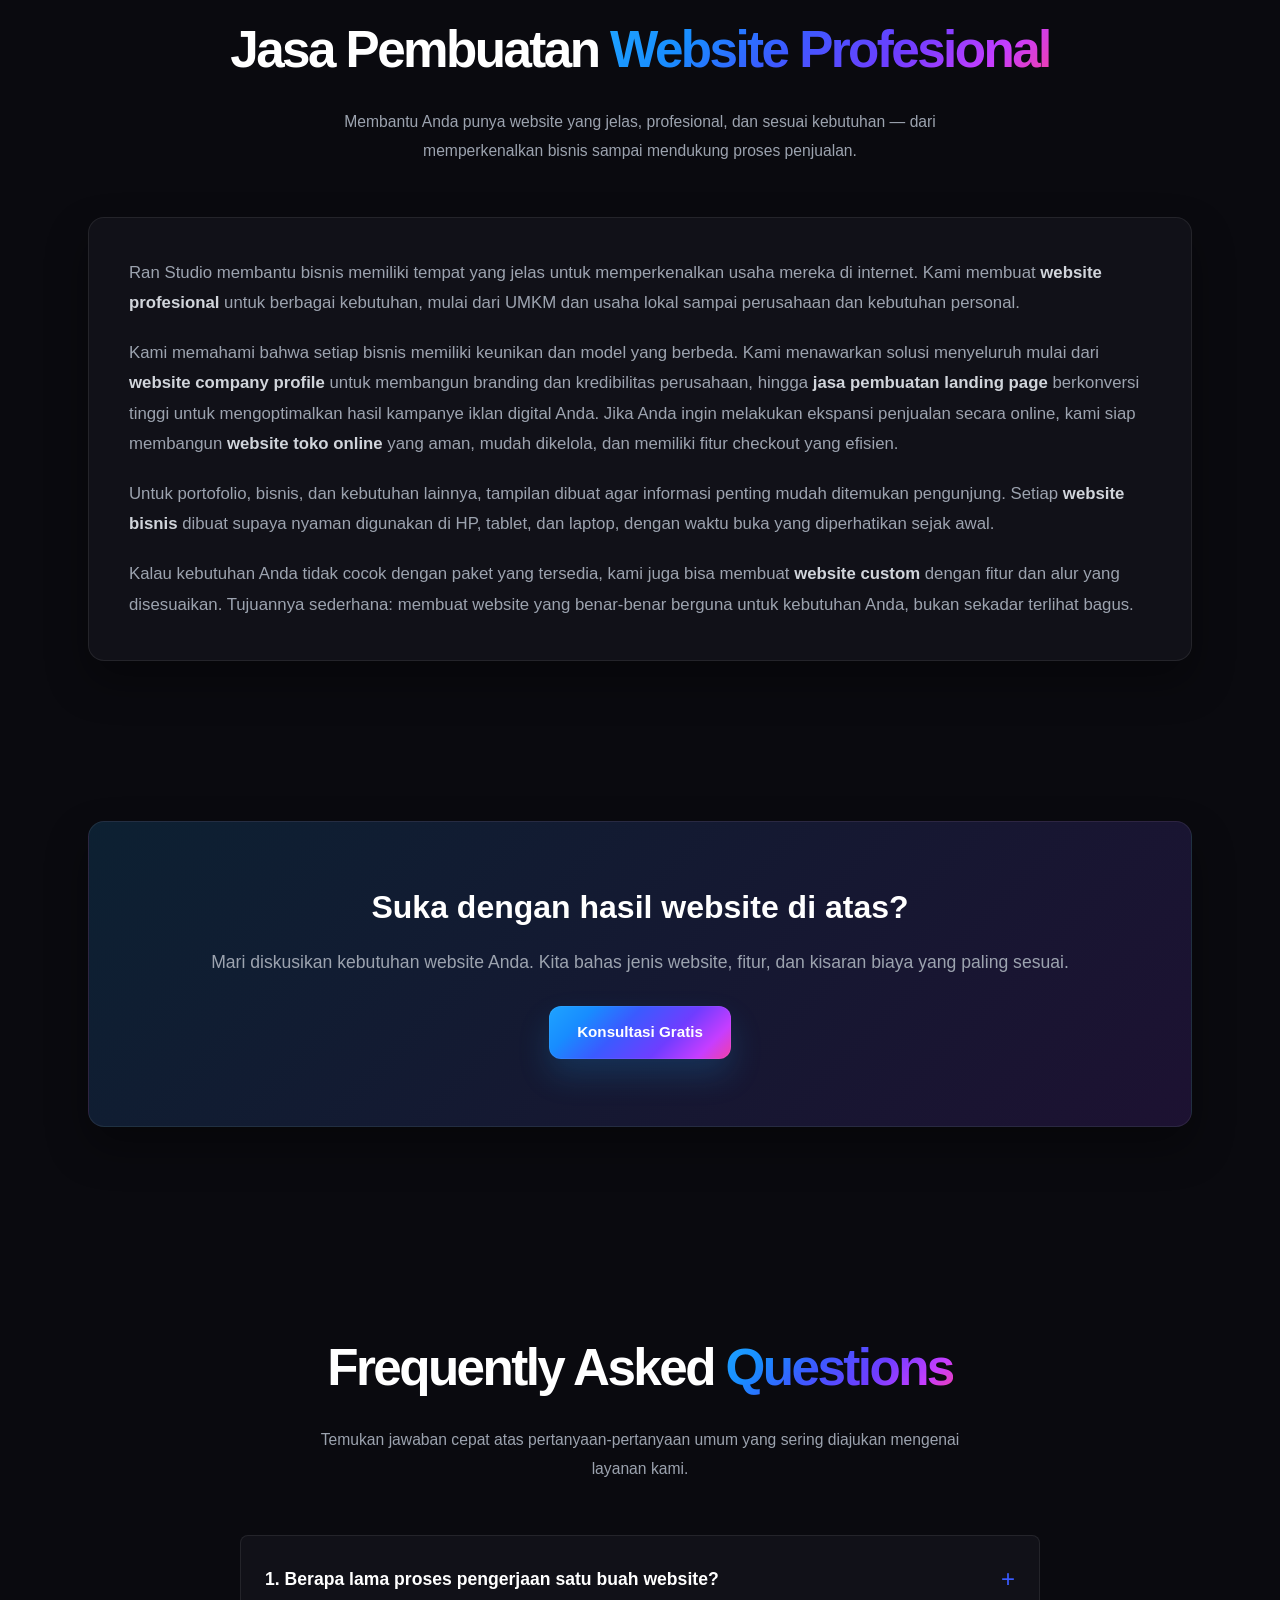
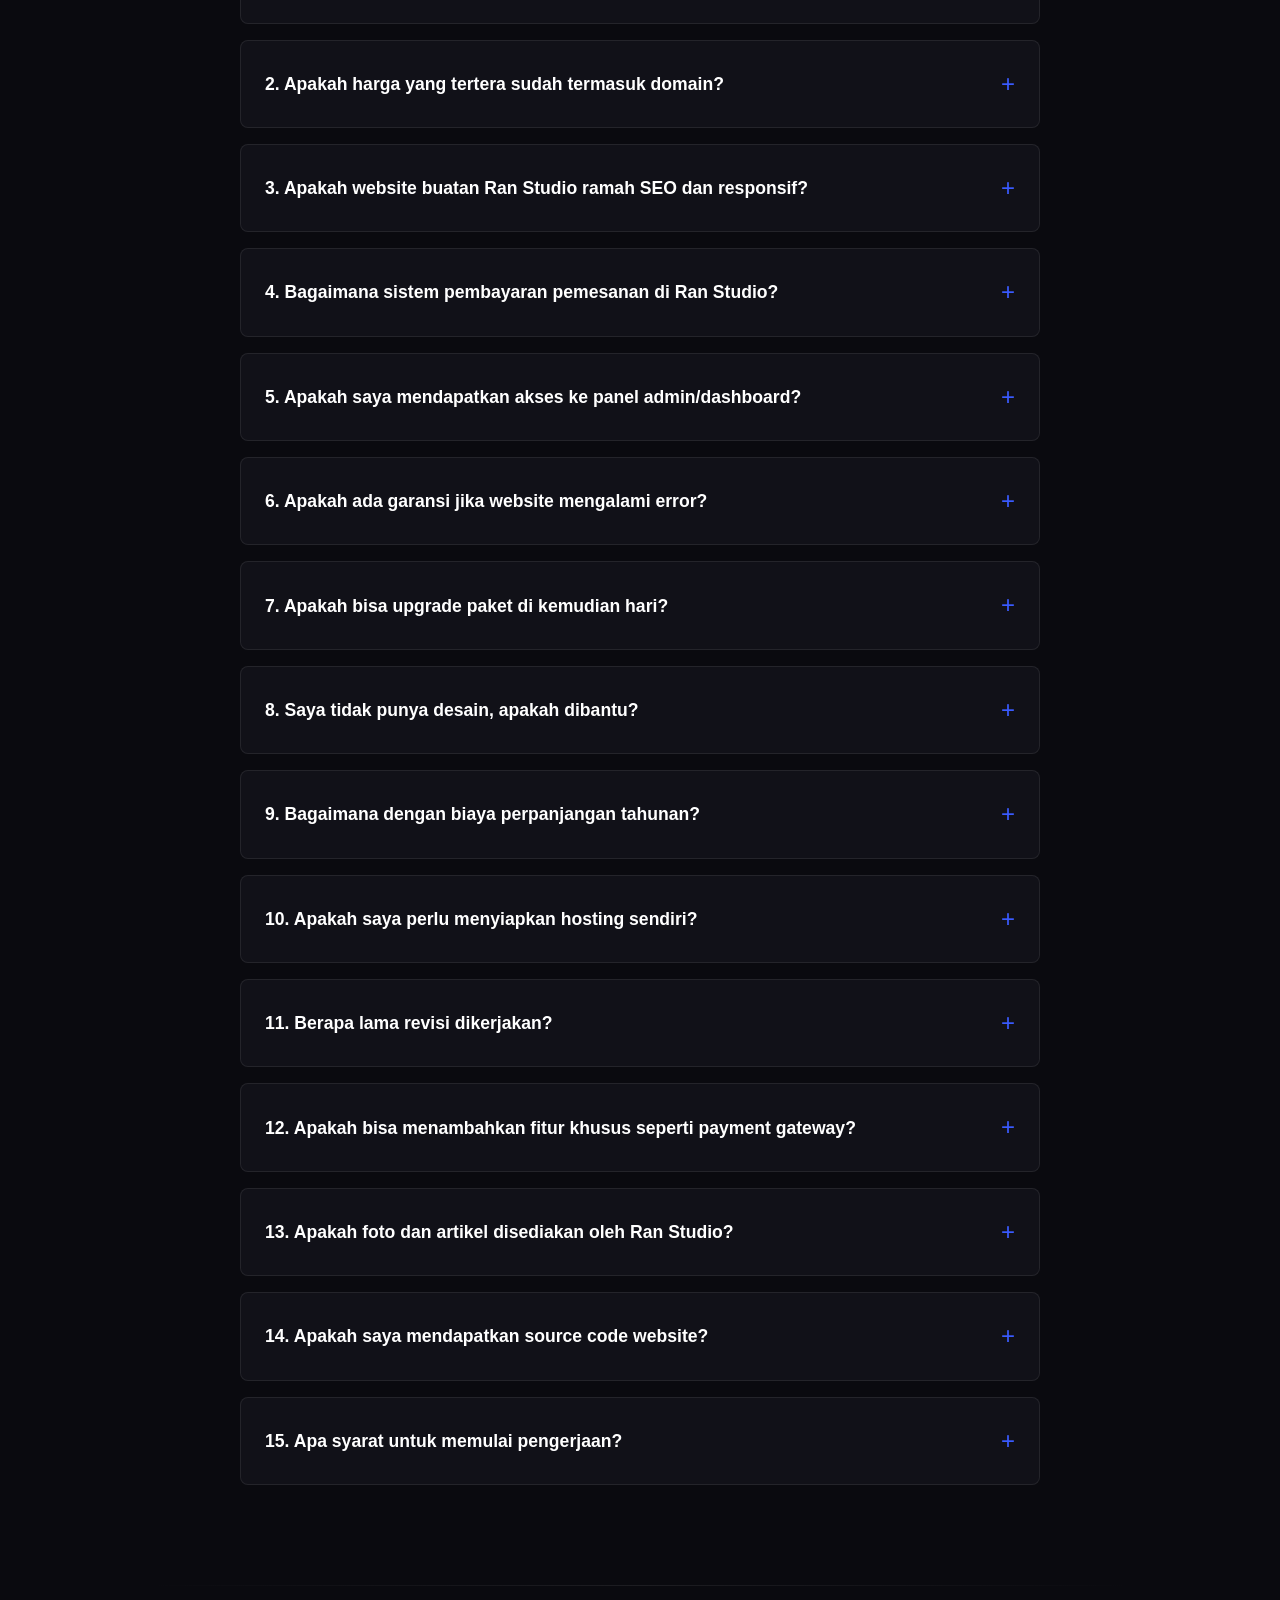
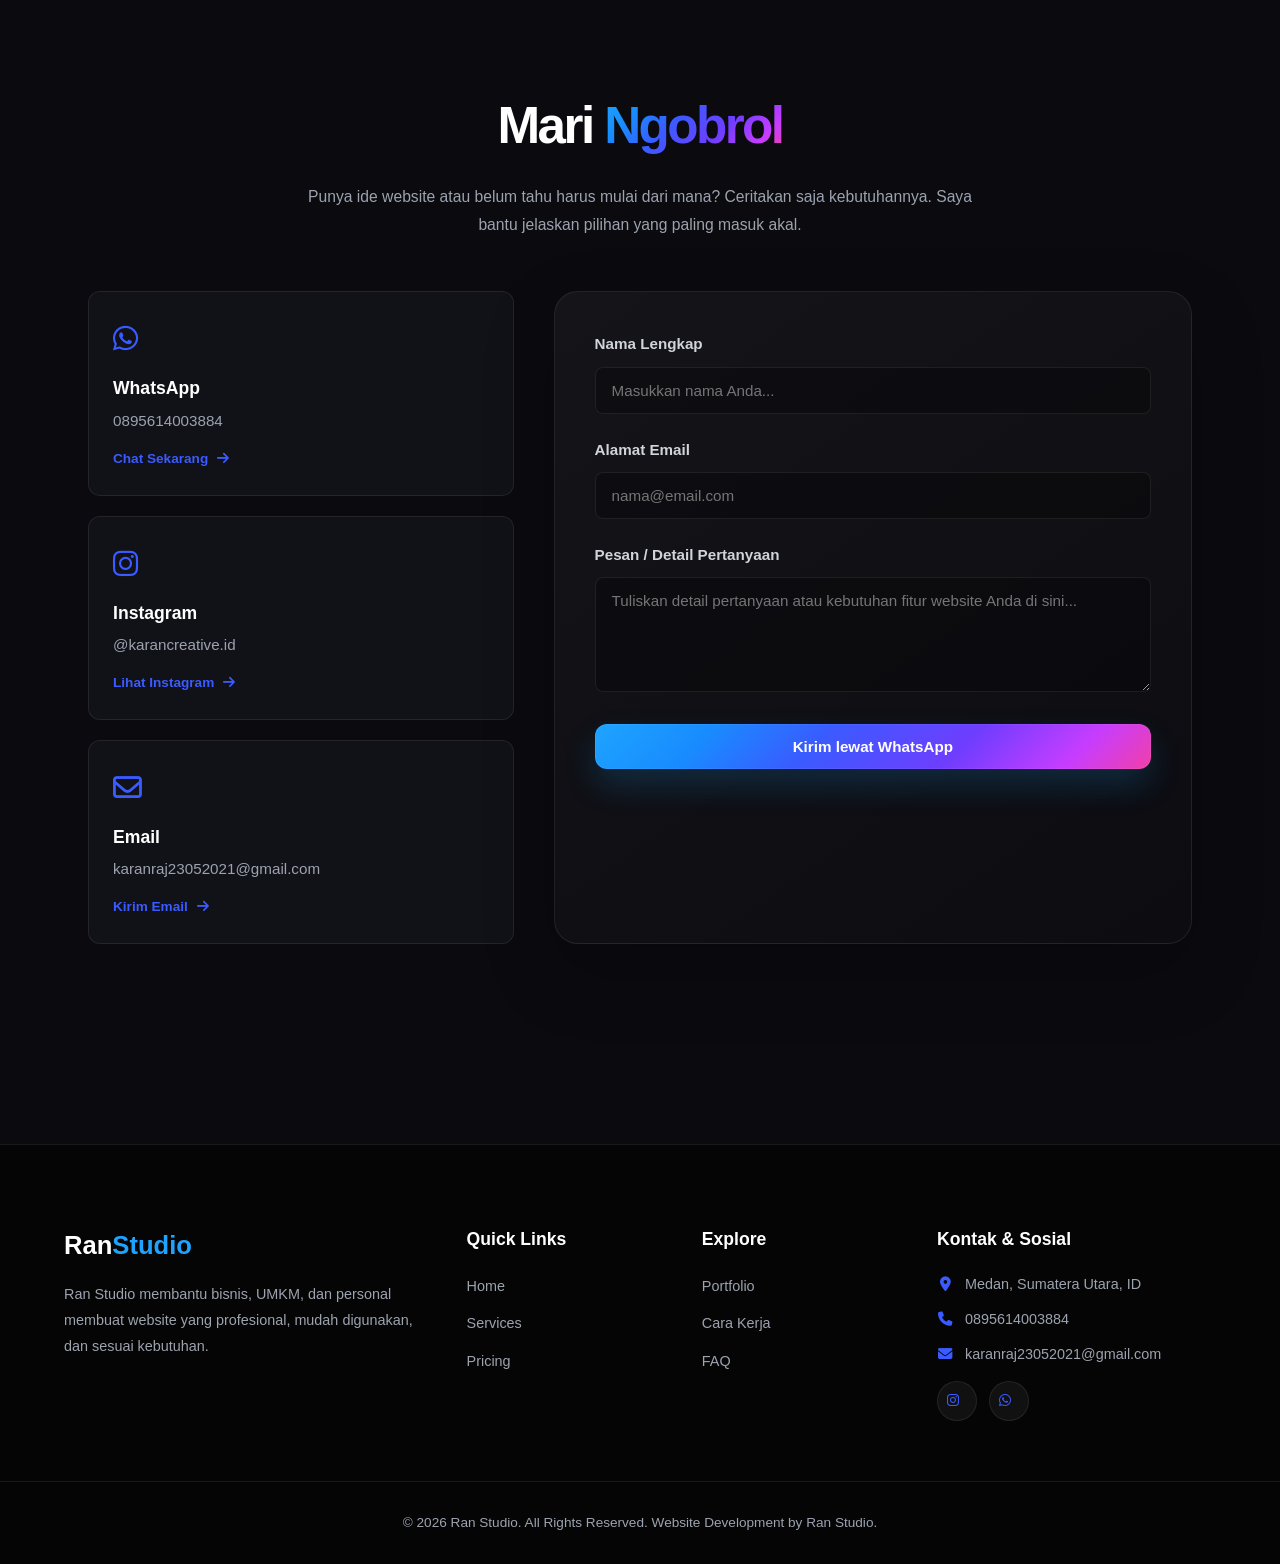
==== commit 18f6e208: "Add files via upload" ====
--- a/index.html
+++ b/index.html
@@ -222,7 +222,7 @@
                         </div>
                     </section>
 
-                    <section id="portfolio" class="portfolio-section reveal">
+                    <section id="portfolio" class="portfolio-section">
                         <div class="container">
                             <div class="section-rail">
                                 <span class="rail-line"></span>
@@ -491,7 +491,7 @@
                         </div>
                     </section>
 
-                    <section id="why-us" class="why-us-section reveal">
+                    <section id="why-us" class="why-us-section">
                         <div class="container">
                             <div class="section-header">
                                 <h2>Kenapa Memilih <span>Ran Studio?</span></h2>
@@ -542,7 +542,7 @@
                         </div>
                     </section>
 
-                    <section class="tech-stack-section reveal" aria-label="Teknologi yang Digunakan">
+                    <section class="tech-stack-section" aria-label="Teknologi yang Digunakan">
                         <div class="container">
                             <div class="section-header">
                                 <h2>Teknologi yang <span>Sesuai Kebutuhan</span></h2>
@@ -562,7 +562,7 @@
                         </div>
                     </section>
 
-                    <section id="workflow" class="how-it-works-section reveal">
+                    <section id="workflow" class="how-it-works-section">
                         <div class="container">
                             <div class="section-header">
                                 <h2>Bagaimana <span>Proses Pengerjaannya?</span></h2>
@@ -677,7 +677,7 @@
 
 
 
-                    <section id="pricing" class="pricing-section reveal">
+                    <section id="pricing" class="pricing-section">
                         <div class="container">
                             <div class="section-header">
                                 <h2>Pilih Paket yang <span>Sesuai</span></h2>
@@ -805,7 +805,7 @@
 
 
 
-                            <section id="checkout" class="checkout-section reveal" aria-labelledby="checkout-title">
+                            <section id="checkout" class="checkout-section" aria-labelledby="checkout-title">
                                 <div class="container">
                                     <div class="section-header">
                                         <h2 id="checkout-title">Keranjang & <span>Checkout</span></h2>
@@ -961,7 +961,7 @@
                                 </div>
                             </section>
 
-                            <div class="comparison-section reveal">
+                            <div class="comparison-section">
                                 <div class="section-header" style="margin-top: 60px; margin-bottom: 30px;">
                                     <h2>Bedakan <span>Landing Page vs Fullstack</span></h2>
                                 </div>
@@ -1036,7 +1036,7 @@
                                 </div>
                             </div>
 
-                    <section class="calculator-section reveal">
+                    <section class="calculator-section">
                         <div class="container">
                             <div class="section-header">
                                 <h2>Kalkulator <span>Estimasi Harga</span></h2>
@@ -1083,7 +1083,7 @@
                         </div>
                     </section>
 
-                    <section id="about-seo" class="seo-article-section reveal">
+                    <section id="about-seo" class="seo-article-section">
                         <div class="container">
                             <div class="section-header">
                                 <h2>Jasa Pembuatan <span>Website Profesional</span></h2>
@@ -1101,7 +1101,7 @@
                         </div>
                     </section>
 
-                    <section class="bottom-cta-section reveal">
+                    <section class="bottom-cta-section">
                         <div class="container">
                             <div class="cta-box">
                                 <h2>Suka dengan hasil website di atas?</h2>
@@ -1115,7 +1115,7 @@
 
                     
 
-                    <section id="faq" class="faq-section reveal">
+                    <section id="faq" class="faq-section">
                         <div class="container">
                             <div class="section-header">
                                 <h2>Frequently Asked <span>Questions</span></h2>
@@ -1186,7 +1186,7 @@
                         </div>
                     </section>
 
-                    <section id="contact" class="contact-section reveal">
+                    <section id="contact" class="contact-section">
                         <div class="container">
                             <div class="section-header">
                                 <h2>Mari <span>Ngobrol</span></h2>
--- a/style.css
+++ b/style.css
@@ -61,47 +61,30 @@
     padding: 0 24px;
 }
 
-/* Scroll Reveal */
-.reveal {
-    opacity: 0;
-    transform: translateY(40px);
-    transition: all 0.8s ease-out;
-}
-.reveal.active {
-    opacity: 1;
-    transform: translateY(0);
-}
-
 /* ==========================================================================
-   APP SLIDER (SEGMENTED SWITCH LAYOUT) - REVISED (STABLE)
+   VIEW SWITCHER — stable single-panel flow
    ========================================================================== */
 .app-wrapper {
     position: relative;
     width: 100%;
-    overflow: hidden; 
+    overflow: visible;
 }
 
 .app-slider {
-    display: flex;
-    width: 200%; 
-    transition: transform 0.5s cubic-bezier(0.25, 1, 0.5, 1);
-    will-change: transform;
-    align-items: flex-start;
+    display: block;
+    width: 100%;
+    transform: none;
+    transition: none;
+    will-change: auto;
 }
 
 .panel {
-    width: 50%; 
-    flex-shrink: 0;
-    transition: opacity 0.5s ease;
+    width: 100%;
+    flex: none;
 }
 
 .hidden-panel {
-    height: 0 !important;
-    overflow: hidden !important;
-    visibility: hidden !important;
-    opacity: 0 !important;
-    margin: 0 !important;
-    padding: 0 !important;
+    display: none !important;
 }
 
 /* ==========================================================================
@@ -3496,15 +3479,6 @@
 .floating-whatsapp:hover { transform:translateY(-6px) scale(1.04); }
 .floating-cta { bottom:24px; left:24px; border-radius:16px; }
 
-.reveal { opacity:0; transform:translateY(34px) scale(.985); transition:opacity .85s var(--rs-ease), transform .85s var(--rs-ease); }
-.reveal.active { opacity:1; transform:none; }
-.reveal .why-card, .reveal .service-card, .reveal .pricing-card, .reveal .portfolio-card, .reveal .tech-badge { opacity:0; transform:translateY(18px); transition:opacity .65s var(--rs-ease), transform .65s var(--rs-ease); }
-.reveal.active .why-card, .reveal.active .service-card, .reveal.active .pricing-card, .reveal.active .portfolio-card, .reveal.active .tech-badge { opacity:1; transform:none; }
-.reveal.active .why-card:nth-child(2), .reveal.active .service-card:nth-child(2), .reveal.active .pricing-card:nth-child(2), .reveal.active .portfolio-card:nth-child(2), .reveal.active .tech-badge:nth-child(2) { transition-delay:.05s; }
-.reveal.active .why-card:nth-child(3), .reveal.active .service-card:nth-child(3), .reveal.active .pricing-card:nth-child(3), .reveal.active .portfolio-card:nth-child(3), .reveal.active .tech-badge:nth-child(3) { transition-delay:.10s; }
-.reveal.active .why-card:nth-child(4), .reveal.active .service-card:nth-child(4), .reveal.active .pricing-card:nth-child(4), .reveal.active .portfolio-card:nth-child(4), .reveal.active .tech-badge:nth-child(4) { transition-delay:.15s; }
-.reveal.active .why-card:nth-child(5), .reveal.active .service-card:nth-child(5), .reveal.active .pricing-card:nth-child(5), .reveal.active .portfolio-card:nth-child(5), .reveal.active .tech-badge:nth-child(5) { transition-delay:.20s; }
-.reveal.active .why-card:nth-child(6), .reveal.active .service-card:nth-child(6), .reveal.active .pricing-card:nth-child(6), .reveal.active .portfolio-card:nth-child(6), .reveal.active .tech-badge:nth-child(6) { transition-delay:.25s; }
 
 html[data-theme="light"] body {
     background:
@@ -3664,13 +3638,6 @@
 img, svg, video, canvas { max-width: 100%; }
 button, a, input, select, textarea { -webkit-tap-highlight-color: transparent; }
 
-/* Let the browser skip paint/layout work for distant sections while keeping
-   stable intrinsic space so scroll positions remain predictable. */
-#portfolio, #why-us, #workflow, #services, #pricing, #faq, #contact,
-.tech-stack-section, .bottom-cta-section {
-    content-visibility: auto;
-    contain-intrinsic-size: 720px;
-}
 
 /* Avoid reserving compositor memory for every card. Promote only on interaction. */
 .portfolio-card, .why-card, .service-card, .pricing-card { will-change: auto; }
@@ -3700,56 +3667,3 @@
     .ambient-orb { animation: none !important; }
     .hero-stage, .hero-browser, .scroll-progress span { will-change: auto; }
 }
-
-
-/* MOBILE SERVICES STABILITY — never allow the service grid to enter a
-   reserved/empty state. Keep the premium visual treatment, but render the
-   section normally on touch/tablet widths instead of relying on deferred
-   content-visibility or JS reveal state. */
-@media (max-width: 1024px) {
-    #services {
-        content-visibility: visible !important;
-        contain-intrinsic-size: none !important;
-        opacity: 1 !important;
-        transform: none !important;
-        visibility: visible !important;
-        height: auto !important;
-        min-height: 0 !important;
-    }
-
-    #services .services-grid {
-        display: grid !important;
-        visibility: visible !important;
-        opacity: 1 !important;
-        height: auto !important;
-        min-height: 0 !important;
-    }
-
-    #services .service-card {
-        display: block !important;
-        visibility: visible !important;
-        opacity: 1 !important;
-        transform: none !important;
-        height: auto !important;
-        min-height: 0 !important;
-    }
-}
-
-@media (prefers-reduced-motion: no-preference) and (max-width: 1024px) {
-    #services .service-card {
-        animation: servicesCardIn .55s var(--rs-ease) both;
-    }
-
-    #services .service-card:nth-child(2) { animation-delay: .04s; }
-    #services .service-card:nth-child(3) { animation-delay: .08s; }
-    #services .service-card:nth-child(4) { animation-delay: .12s; }
-    #services .service-card:nth-child(5) { animation-delay: .16s; }
-    #services .service-card:nth-child(6) { animation-delay: .20s; }
-    #services .service-card:nth-child(7) { animation-delay: .24s; }
-    #services .service-card:nth-child(8) { animation-delay: .28s; }
-
-    @keyframes servicesCardIn {
-        from { opacity: 0; transform: translateY(14px); }
-        to { opacity: 1; transform: none; }
-    }
-}
--- a/style.css
+++ b/style.css
@@ -61,47 +61,30 @@
     padding: 0 24px;
 }
 
-/* Scroll Reveal */
-.reveal {
-    opacity: 0;
-    transform: translateY(40px);
-    transition: all 0.8s ease-out;
-}
-.reveal.active {
-    opacity: 1;
-    transform: translateY(0);
-}
-
 /* ==========================================================================
-   APP SLIDER (SEGMENTED SWITCH LAYOUT) - REVISED (STABLE)
+   VIEW SWITCHER — stable single-panel flow
    ========================================================================== */
 .app-wrapper {
     position: relative;
     width: 100%;
-    overflow: hidden; 
+    overflow: visible;
 }
 
 .app-slider {
-    display: flex;
-    width: 200%; 
-    transition: transform 0.5s cubic-bezier(0.25, 1, 0.5, 1);
-    will-change: transform;
-    align-items: flex-start;
+    display: block;
+    width: 100%;
+    transform: none;
+    transition: none;
+    will-change: auto;
 }
 
 .panel {
-    width: 50%; 
-    flex-shrink: 0;
-    transition: opacity 0.5s ease;
+    width: 100%;
+    flex: none;
 }
 
 .hidden-panel {
-    height: 0 !important;
-    overflow: hidden !important;
-    visibility: hidden !important;
-    opacity: 0 !important;
-    margin: 0 !important;
-    padding: 0 !important;
+    display: none !important;
 }
 
 /* ==========================================================================
@@ -3496,15 +3479,6 @@
 .floating-whatsapp:hover { transform:translateY(-6px) scale(1.04); }
 .floating-cta { bottom:24px; left:24px; border-radius:16px; }
 
-.reveal { opacity:0; transform:translateY(34px) scale(.985); transition:opacity .85s var(--rs-ease), transform .85s var(--rs-ease); }
-.reveal.active { opacity:1; transform:none; }
-.reveal .why-card, .reveal .service-card, .reveal .pricing-card, .reveal .portfolio-card, .reveal .tech-badge { opacity:0; transform:translateY(18px); transition:opacity .65s var(--rs-ease), transform .65s var(--rs-ease); }
-.reveal.active .why-card, .reveal.active .service-card, .reveal.active .pricing-card, .reveal.active .portfolio-card, .reveal.active .tech-badge { opacity:1; transform:none; }
-.reveal.active .why-card:nth-child(2), .reveal.active .service-card:nth-child(2), .reveal.active .pricing-card:nth-child(2), .reveal.active .portfolio-card:nth-child(2), .reveal.active .tech-badge:nth-child(2) { transition-delay:.05s; }
-.reveal.active .why-card:nth-child(3), .reveal.active .service-card:nth-child(3), .reveal.active .pricing-card:nth-child(3), .reveal.active .portfolio-card:nth-child(3), .reveal.active .tech-badge:nth-child(3) { transition-delay:.10s; }
-.reveal.active .why-card:nth-child(4), .reveal.active .service-card:nth-child(4), .reveal.active .pricing-card:nth-child(4), .reveal.active .portfolio-card:nth-child(4), .reveal.active .tech-badge:nth-child(4) { transition-delay:.15s; }
-.reveal.active .why-card:nth-child(5), .reveal.active .service-card:nth-child(5), .reveal.active .pricing-card:nth-child(5), .reveal.active .portfolio-card:nth-child(5), .reveal.active .tech-badge:nth-child(5) { transition-delay:.20s; }
-.reveal.active .why-card:nth-child(6), .reveal.active .service-card:nth-child(6), .reveal.active .pricing-card:nth-child(6), .reveal.active .portfolio-card:nth-child(6), .reveal.active .tech-badge:nth-child(6) { transition-delay:.25s; }
 
 html[data-theme="light"] body {
     background:
@@ -3664,13 +3638,6 @@
 img, svg, video, canvas { max-width: 100%; }
 button, a, input, select, textarea { -webkit-tap-highlight-color: transparent; }
 
-/* Let the browser skip paint/layout work for distant sections while keeping
-   stable intrinsic space so scroll positions remain predictable. */
-#portfolio, #why-us, #workflow, #services, #pricing, #faq, #contact,
-.tech-stack-section, .bottom-cta-section {
-    content-visibility: auto;
-    contain-intrinsic-size: 720px;
-}
 
 /* Avoid reserving compositor memory for every card. Promote only on interaction. */
 .portfolio-card, .why-card, .service-card, .pricing-card { will-change: auto; }
@@ -3700,56 +3667,3 @@
     .ambient-orb { animation: none !important; }
     .hero-stage, .hero-browser, .scroll-progress span { will-change: auto; }
 }
-
-
-/* MOBILE SERVICES STABILITY — never allow the service grid to enter a
-   reserved/empty state. Keep the premium visual treatment, but render the
-   section normally on touch/tablet widths instead of relying on deferred
-   content-visibility or JS reveal state. */
-@media (max-width: 1024px) {
-    #services {
-        content-visibility: visible !important;
-        contain-intrinsic-size: none !important;
-        opacity: 1 !important;
-        transform: none !important;
-        visibility: visible !important;
-        height: auto !important;
-        min-height: 0 !important;
-    }
-
-    #services .services-grid {
-        display: grid !important;
-        visibility: visible !important;
-        opacity: 1 !important;
-        height: auto !important;
-        min-height: 0 !important;
-    }
-
-    #services .service-card {
-        display: block !important;
-        visibility: visible !important;
-        opacity: 1 !important;
-        transform: none !important;
-        height: auto !important;
-        min-height: 0 !important;
-    }
-}
-
-@media (prefers-reduced-motion: no-preference) and (max-width: 1024px) {
-    #services .service-card {
-        animation: servicesCardIn .55s var(--rs-ease) both;
-    }
-
-    #services .service-card:nth-child(2) { animation-delay: .04s; }
-    #services .service-card:nth-child(3) { animation-delay: .08s; }
-    #services .service-card:nth-child(4) { animation-delay: .12s; }
-    #services .service-card:nth-child(5) { animation-delay: .16s; }
-    #services .service-card:nth-child(6) { animation-delay: .20s; }
-    #services .service-card:nth-child(7) { animation-delay: .24s; }
-    #services .service-card:nth-child(8) { animation-delay: .28s; }
-
-    @keyframes servicesCardIn {
-        from { opacity: 0; transform: translateY(14px); }
-        to { opacity: 1; transform: none; }
-    }
-}
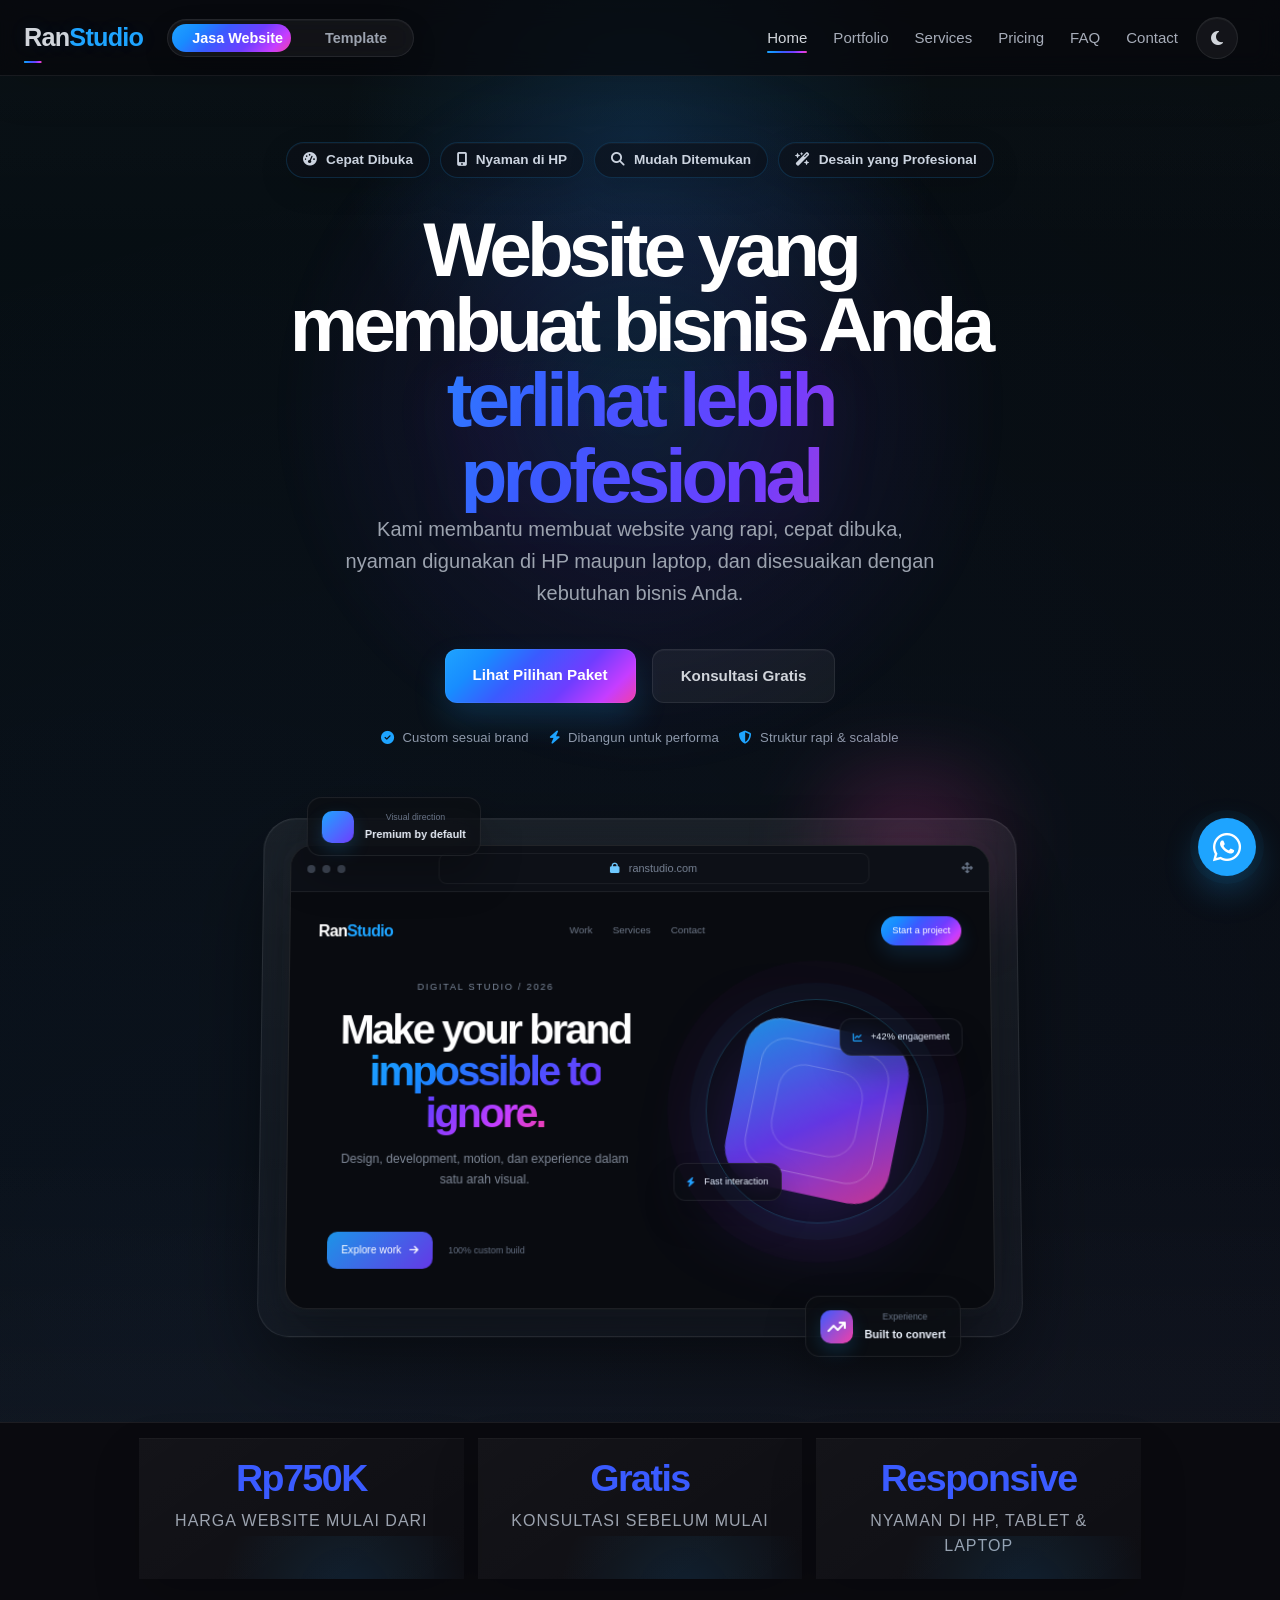
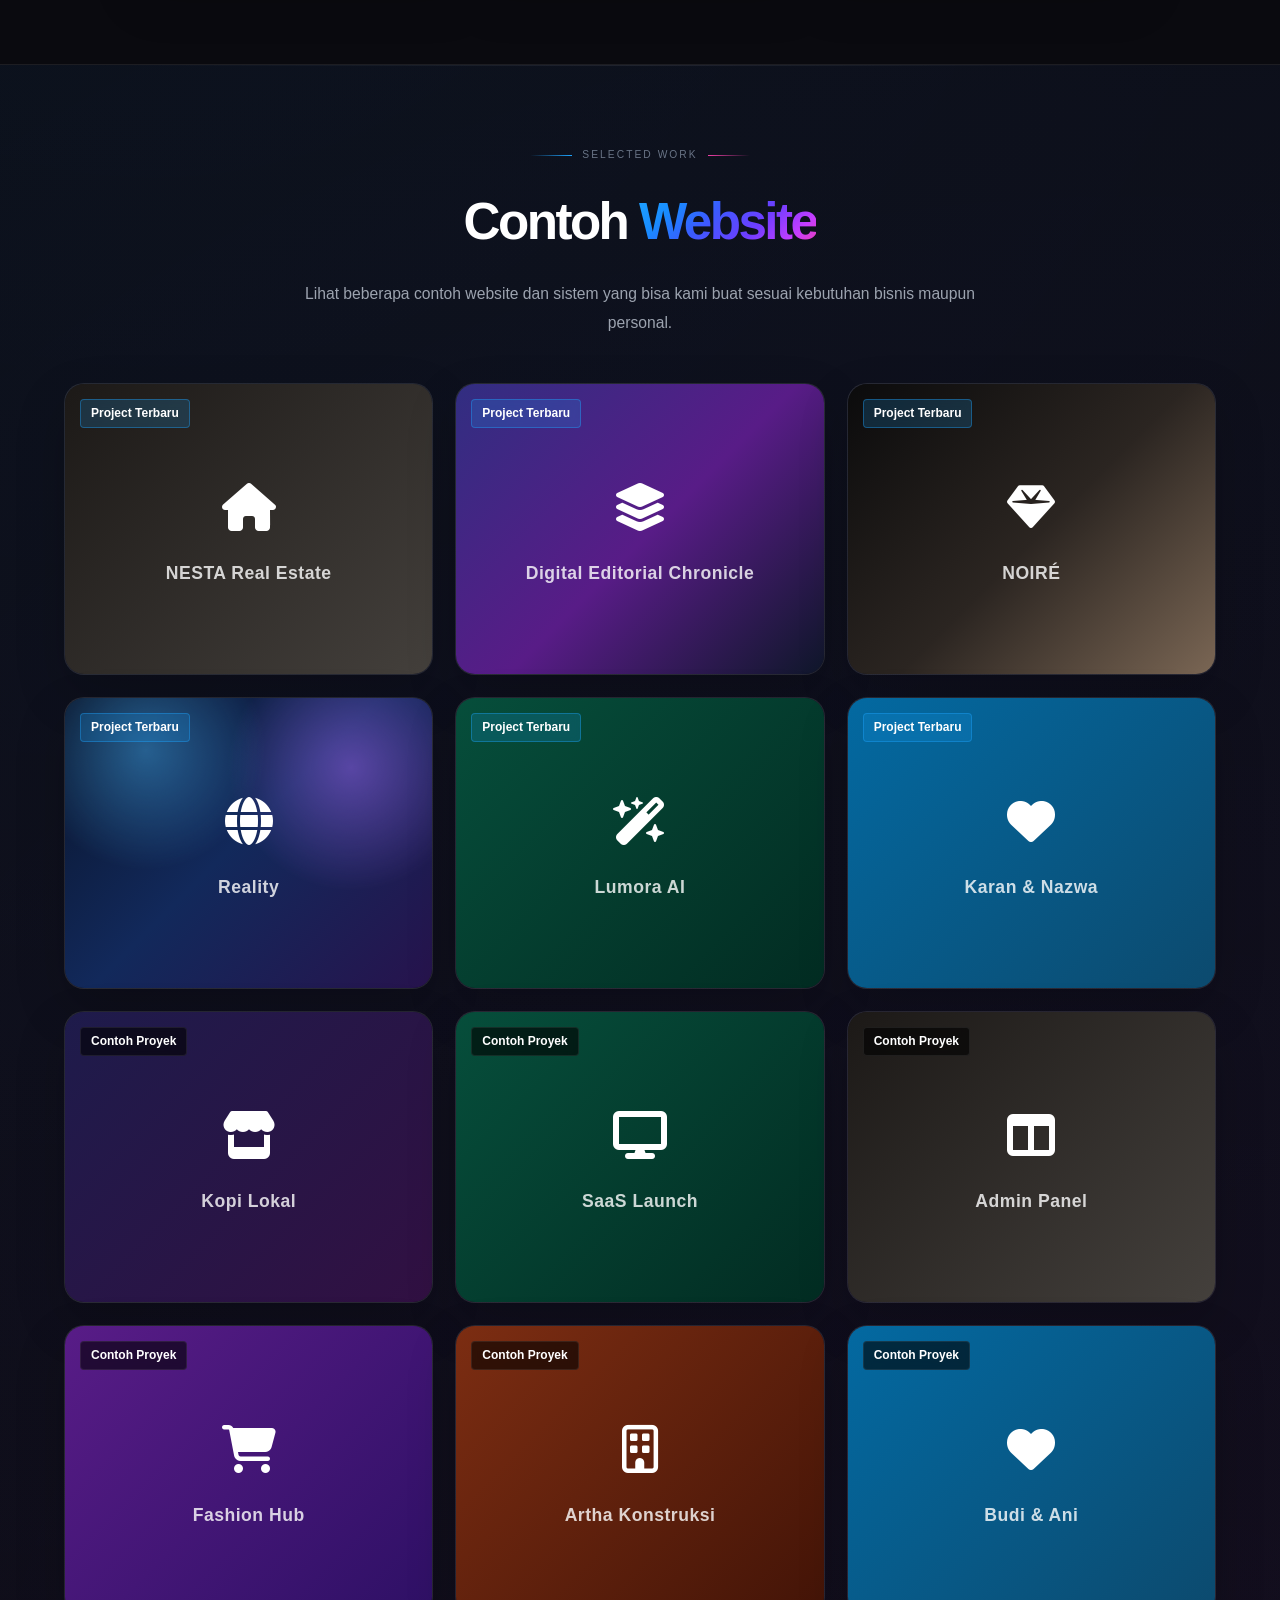
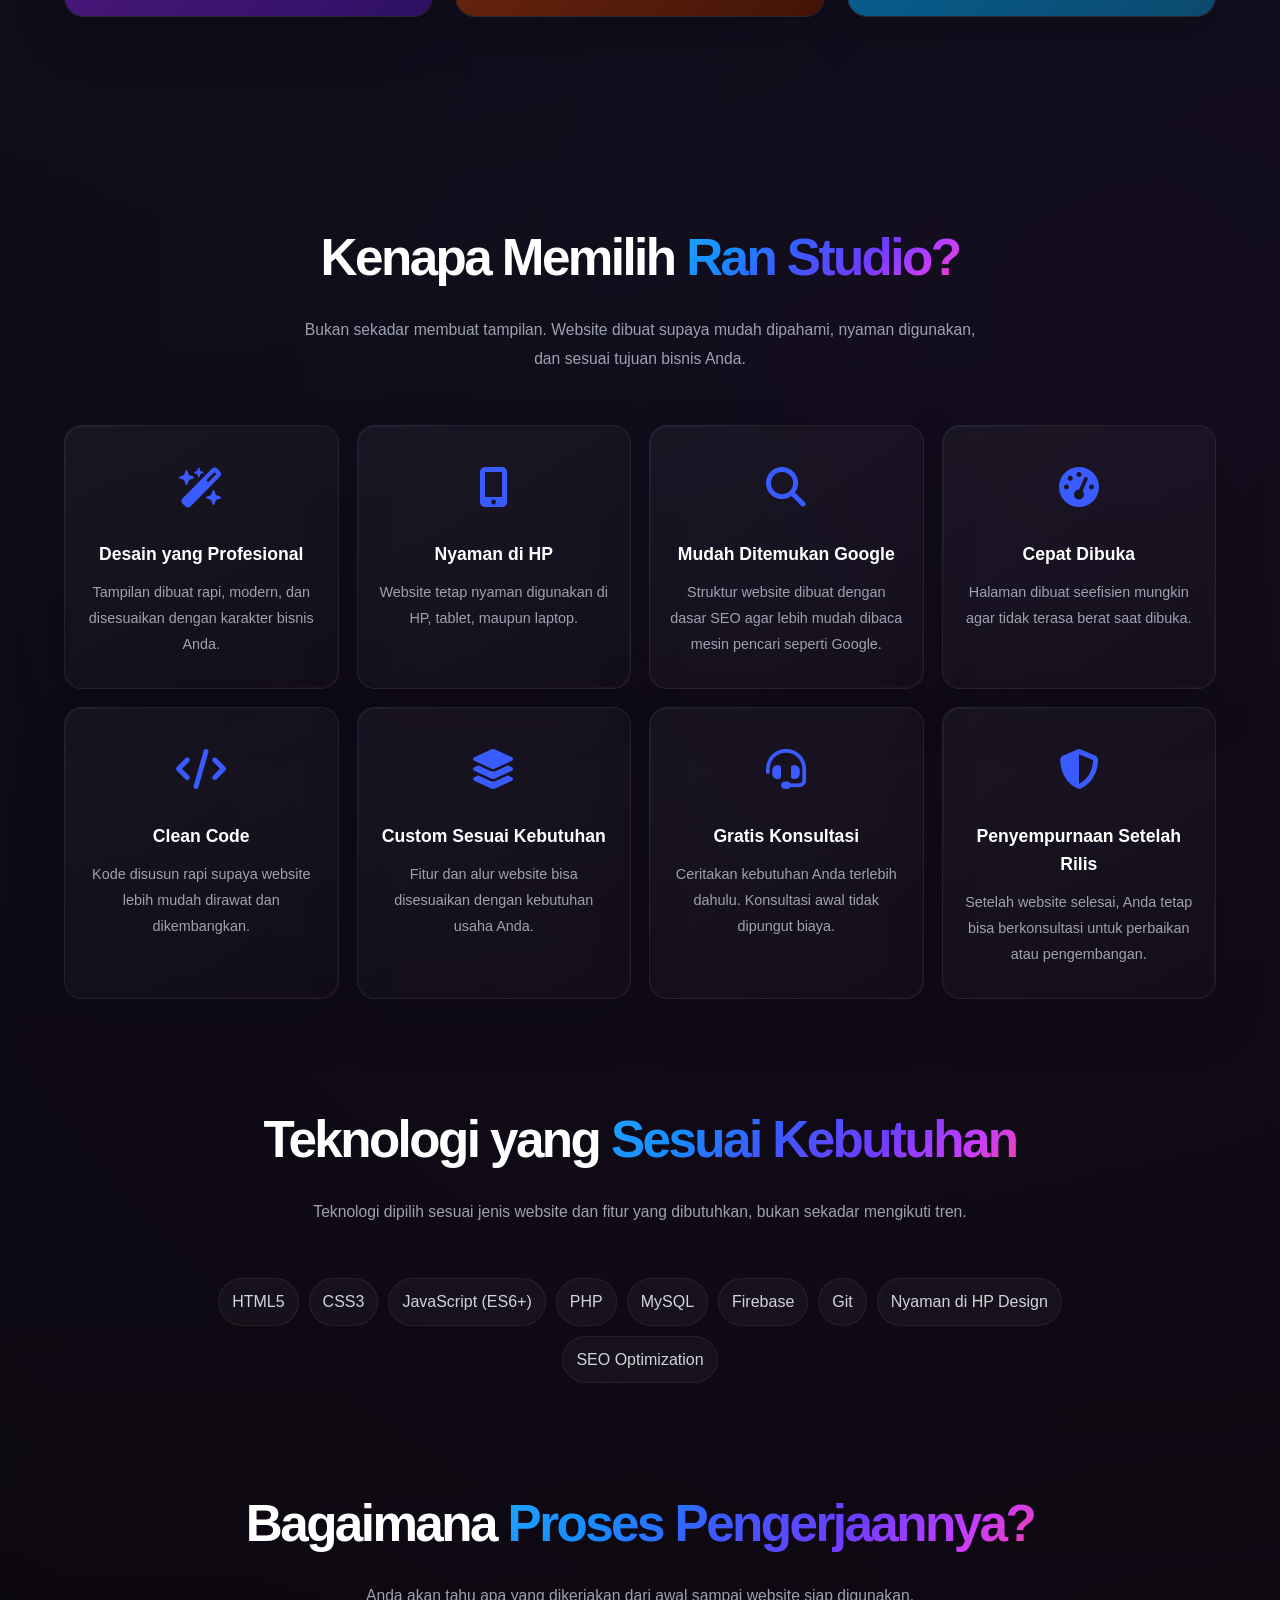
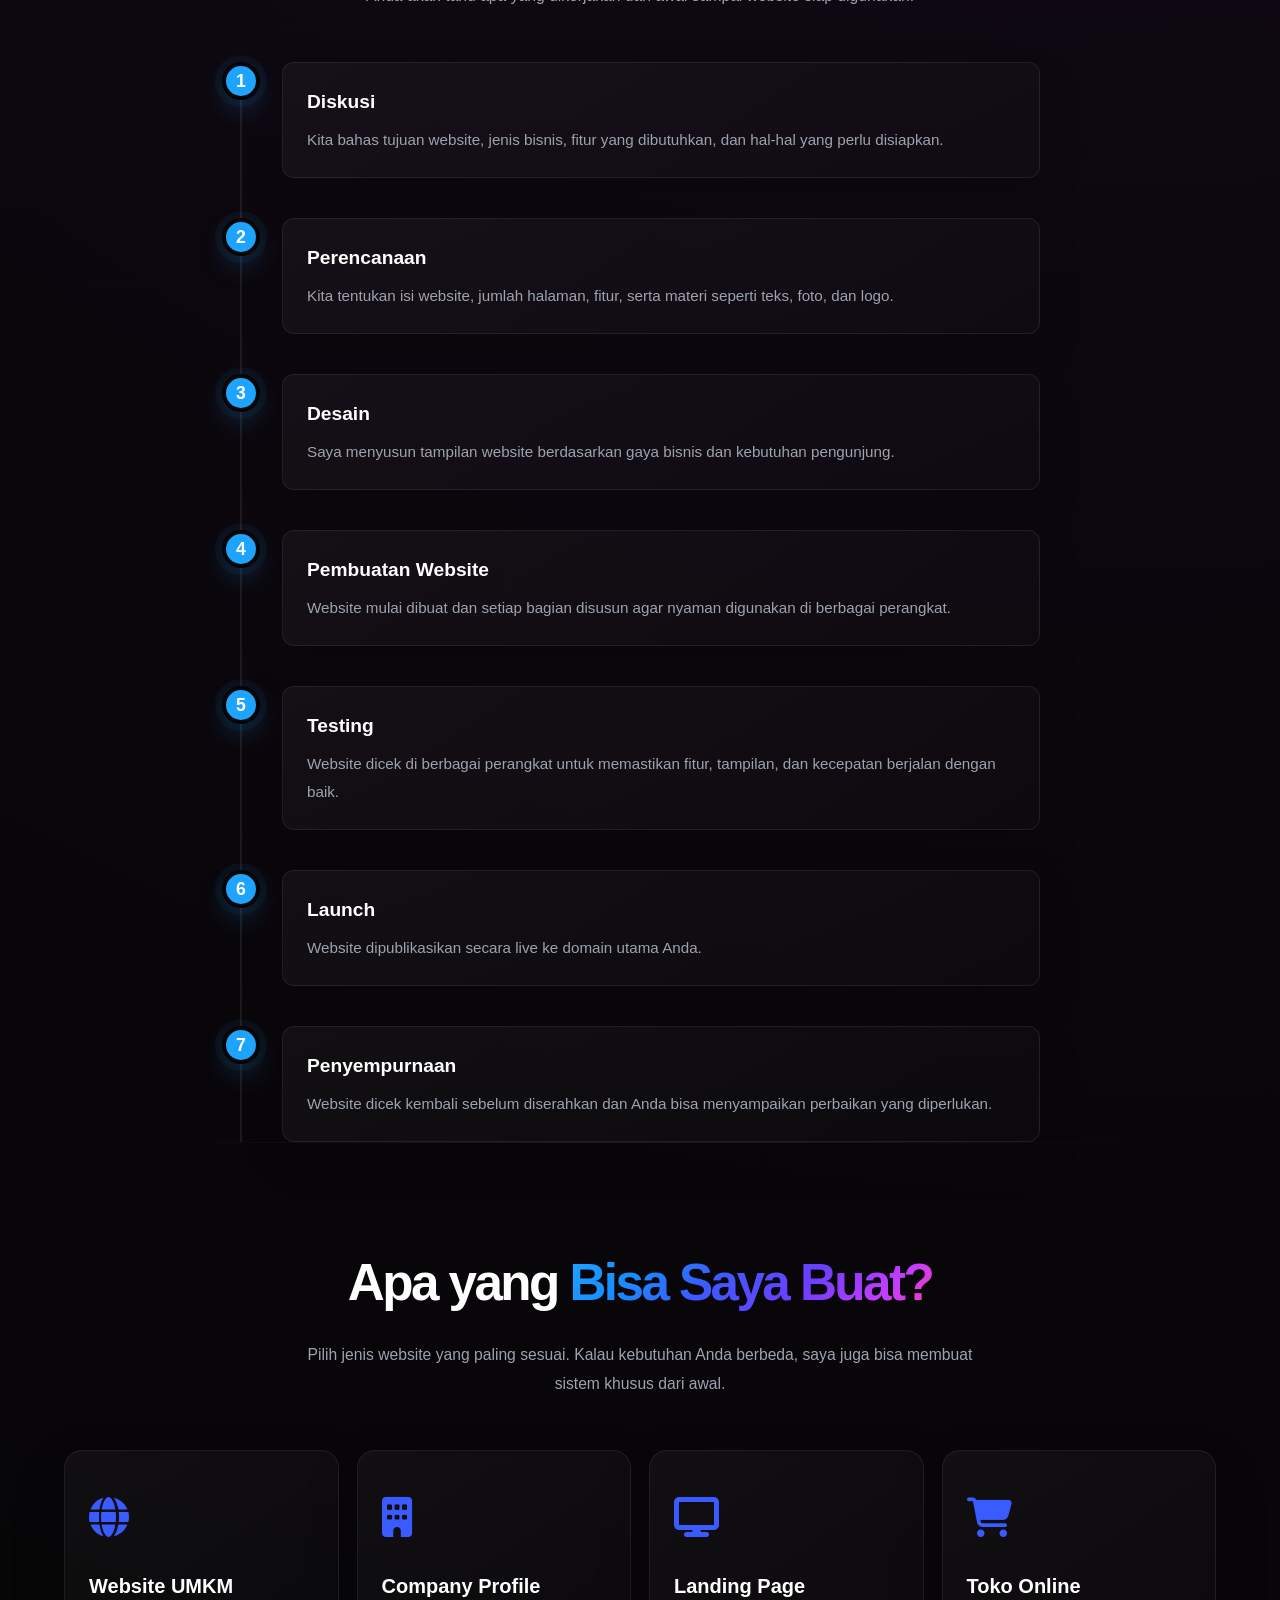
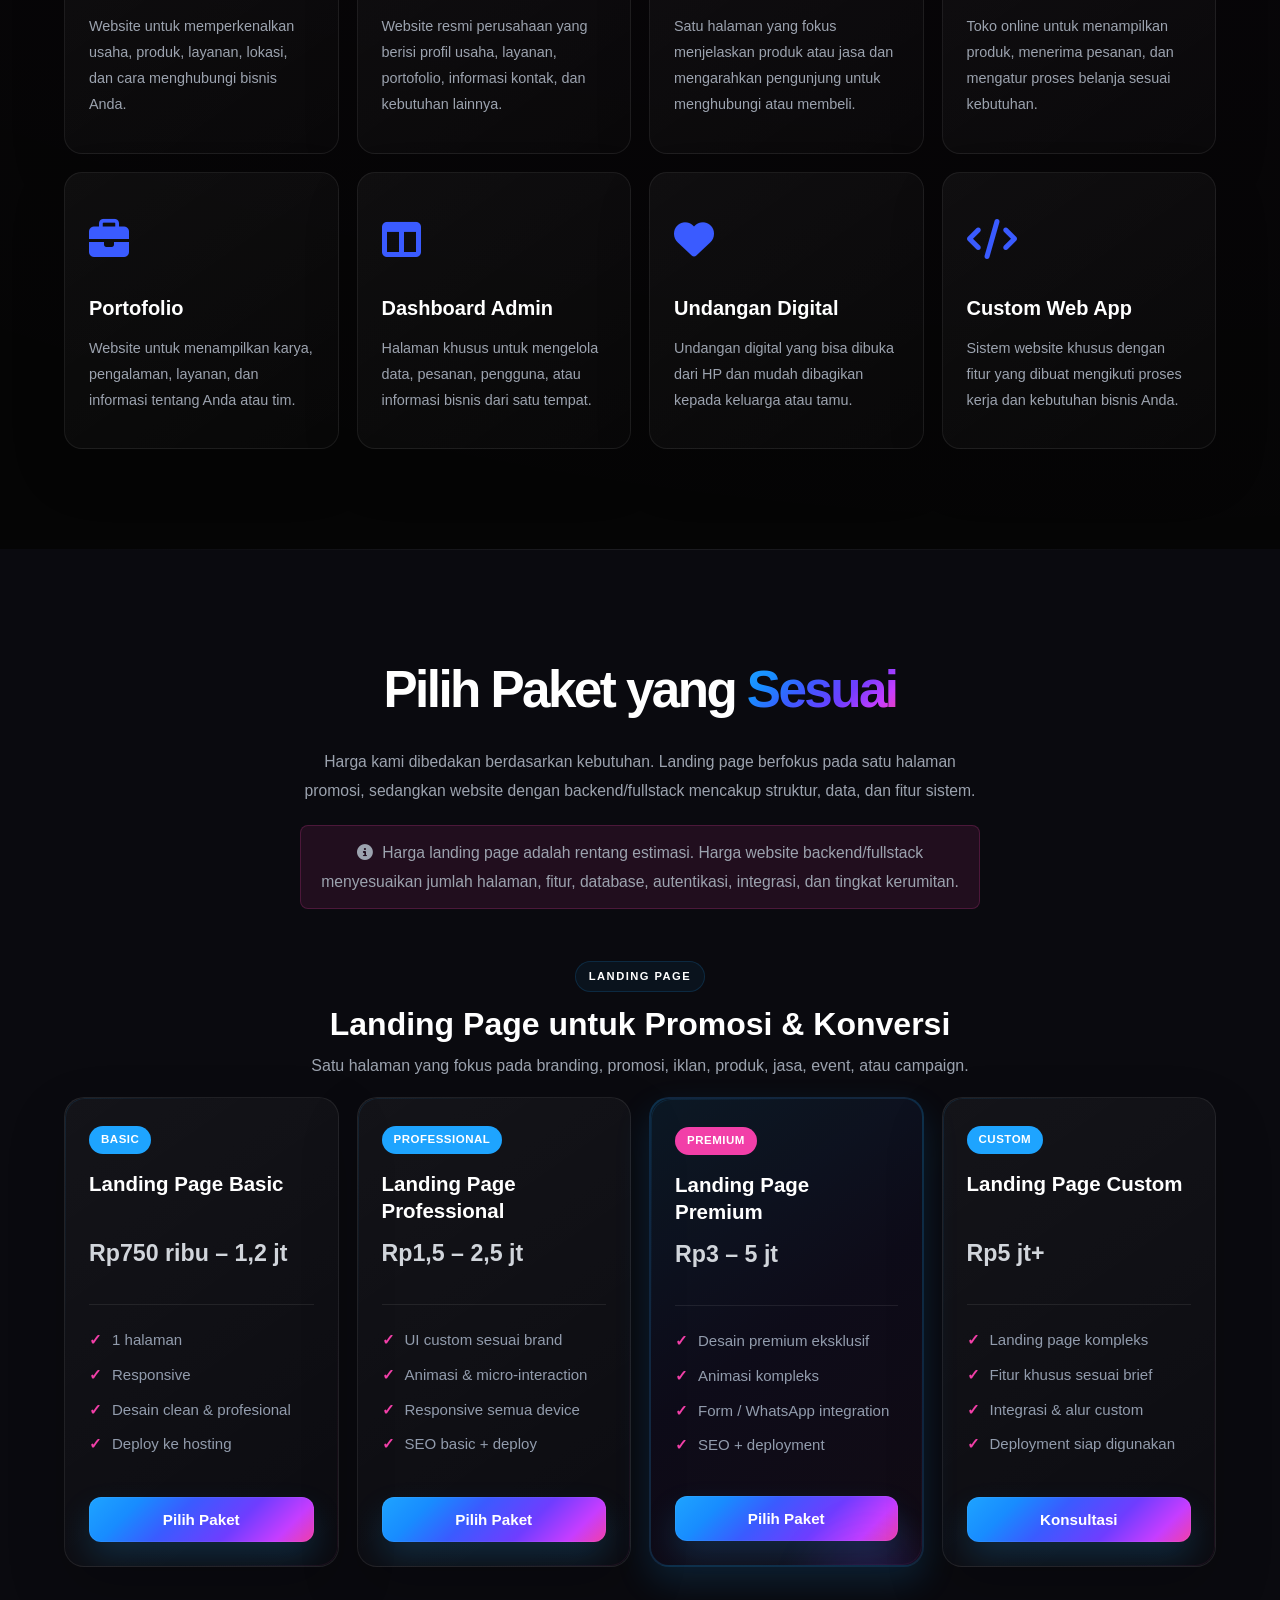
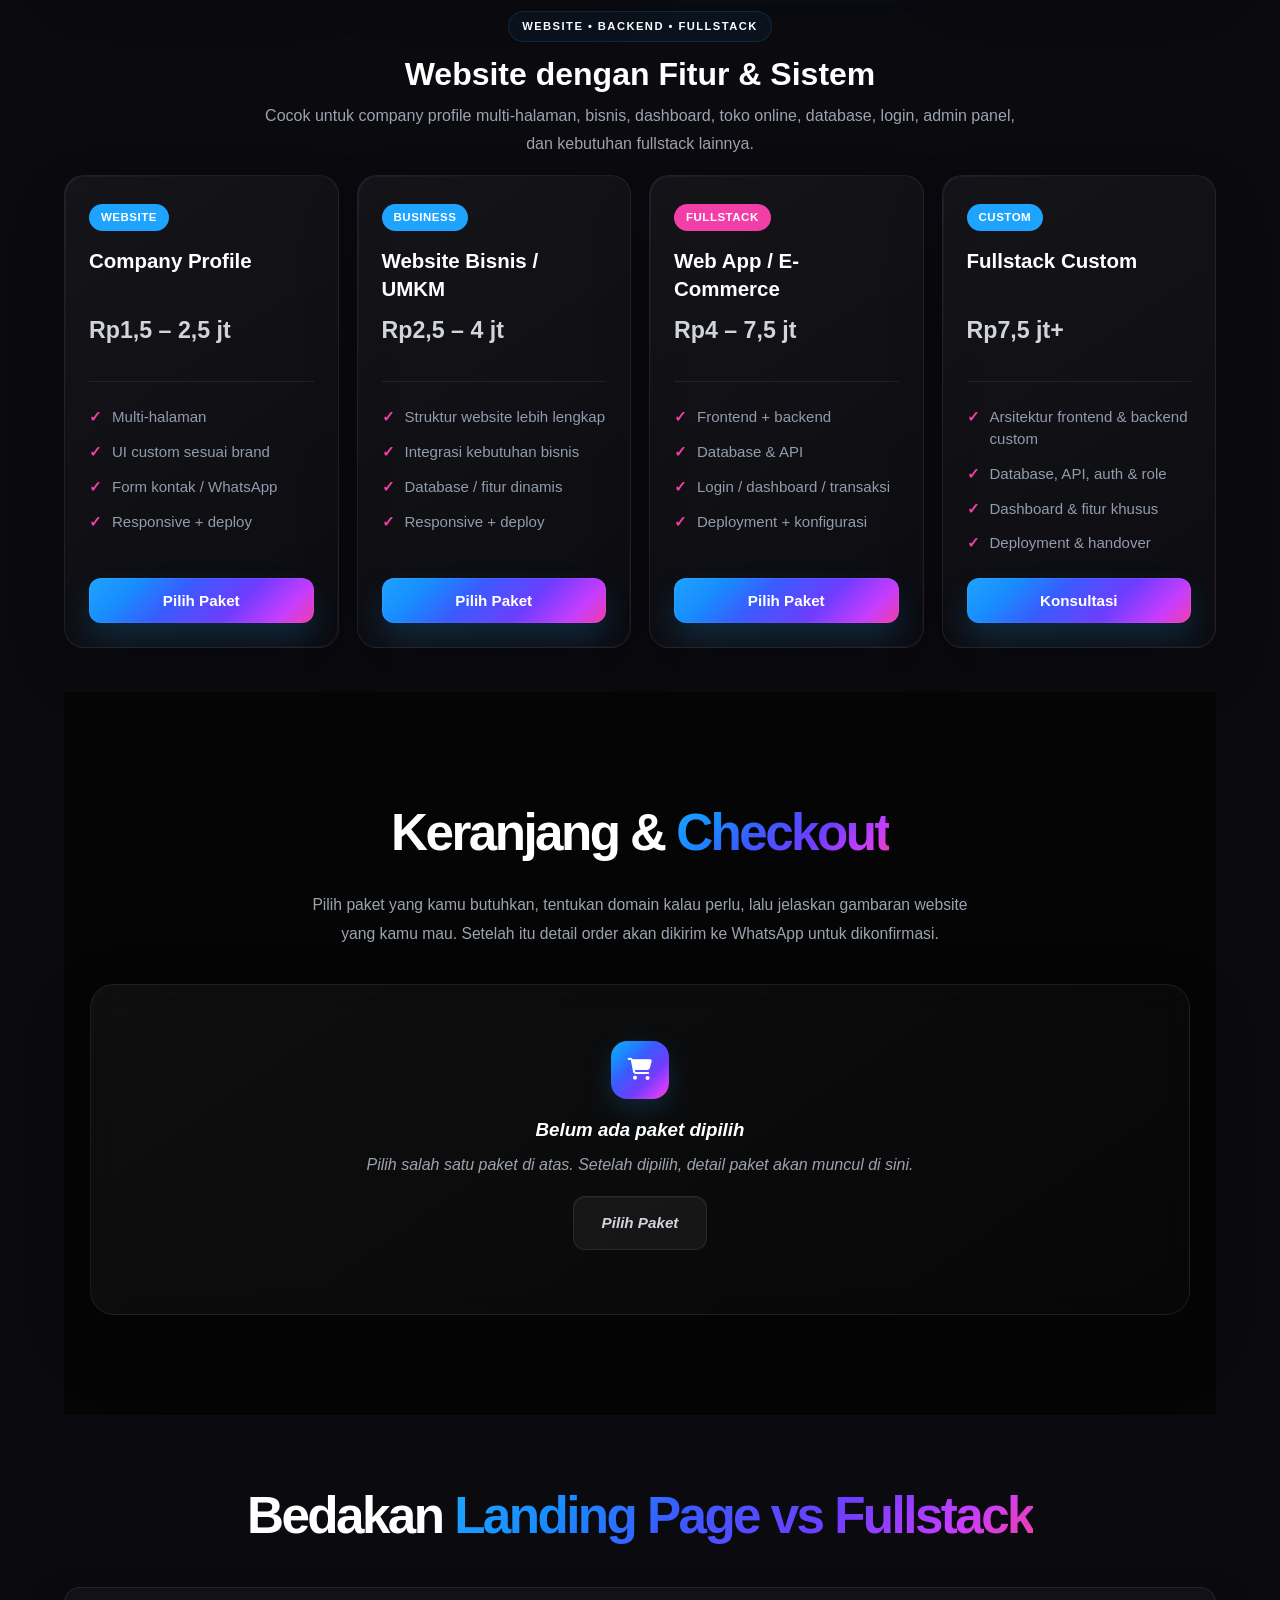
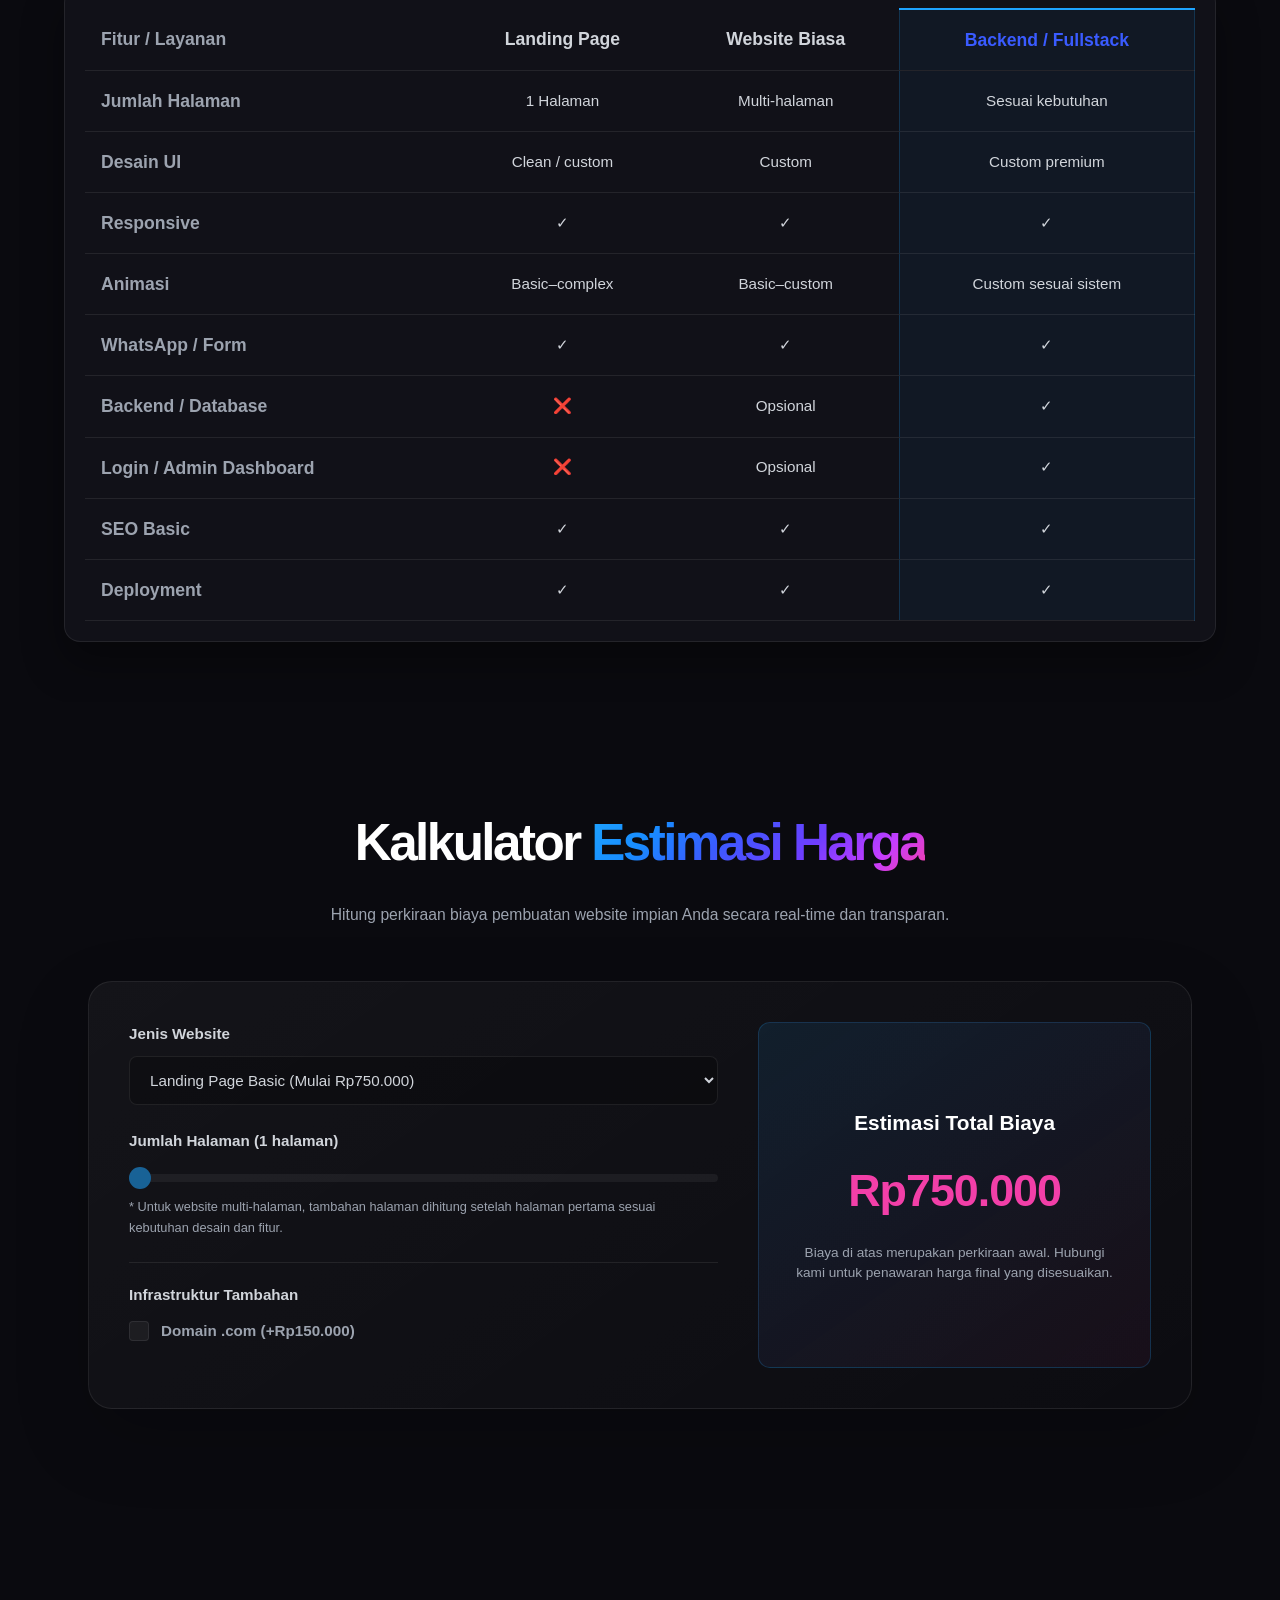
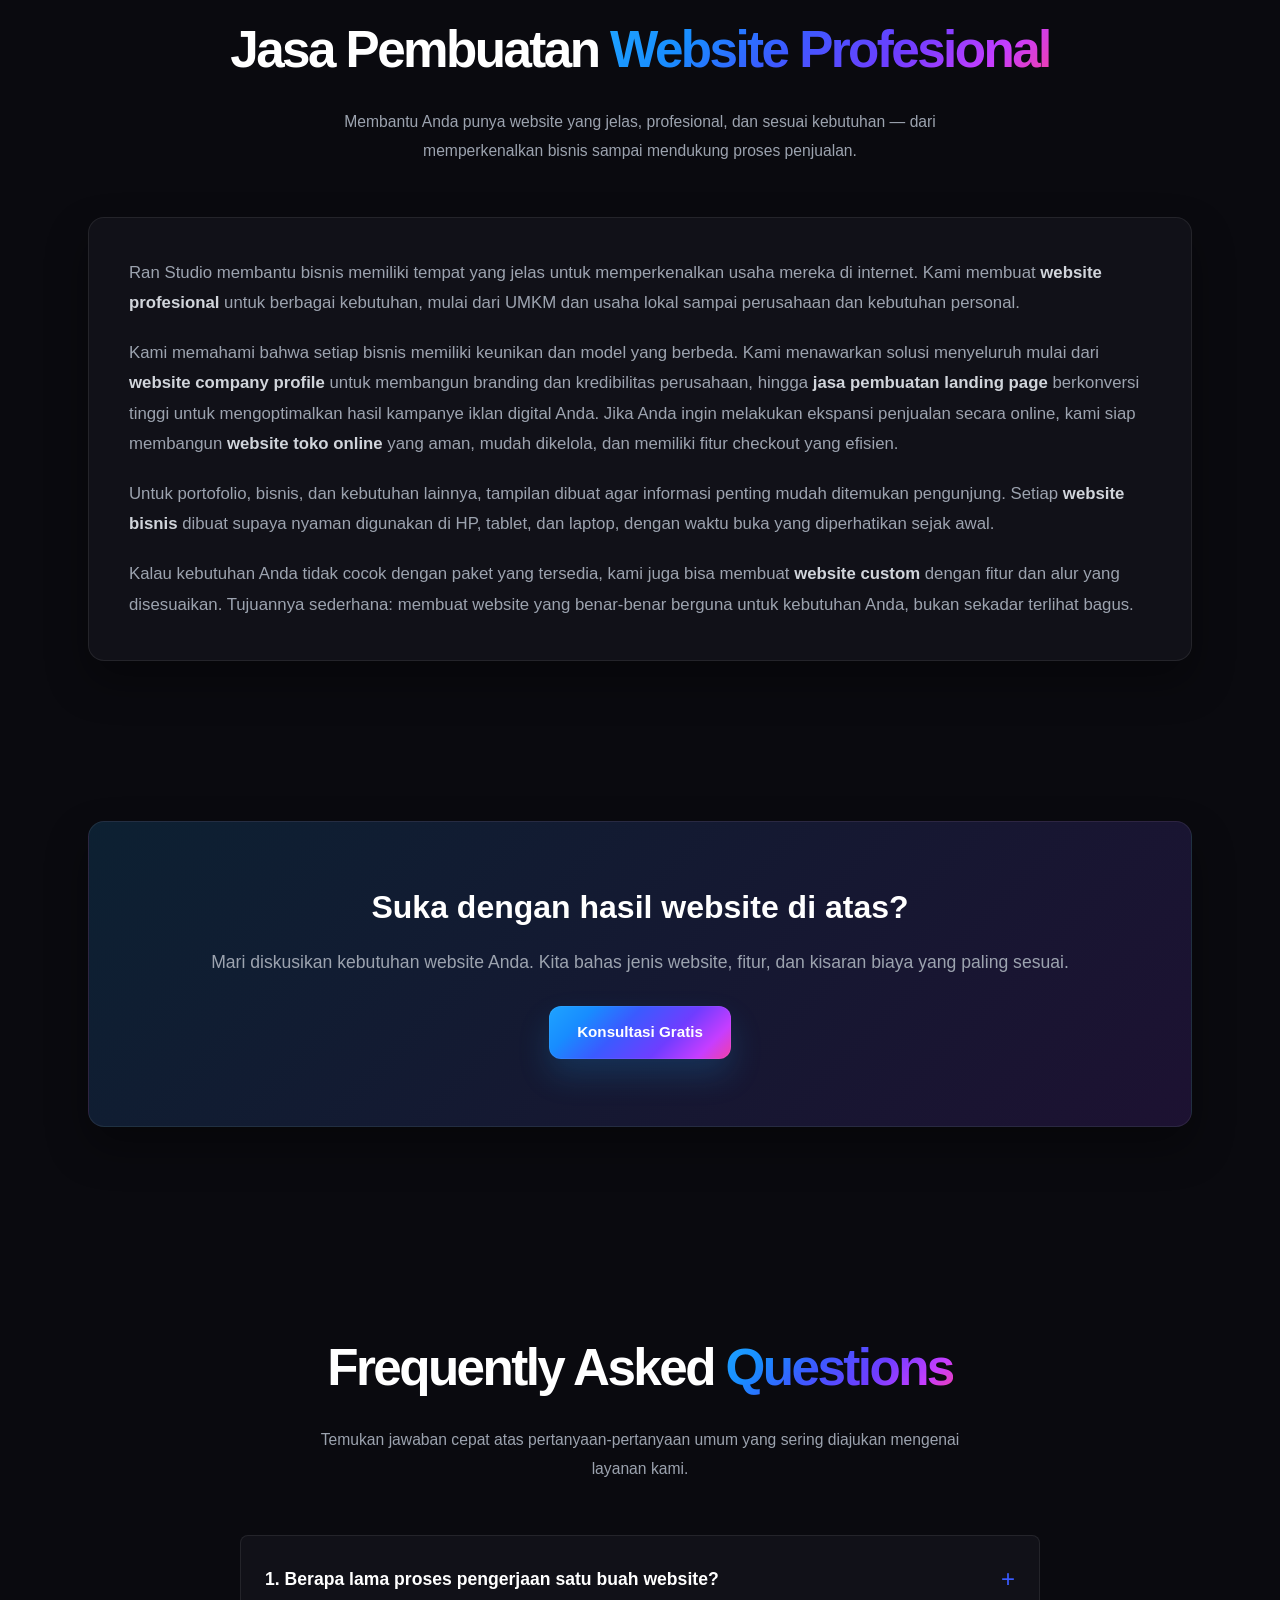
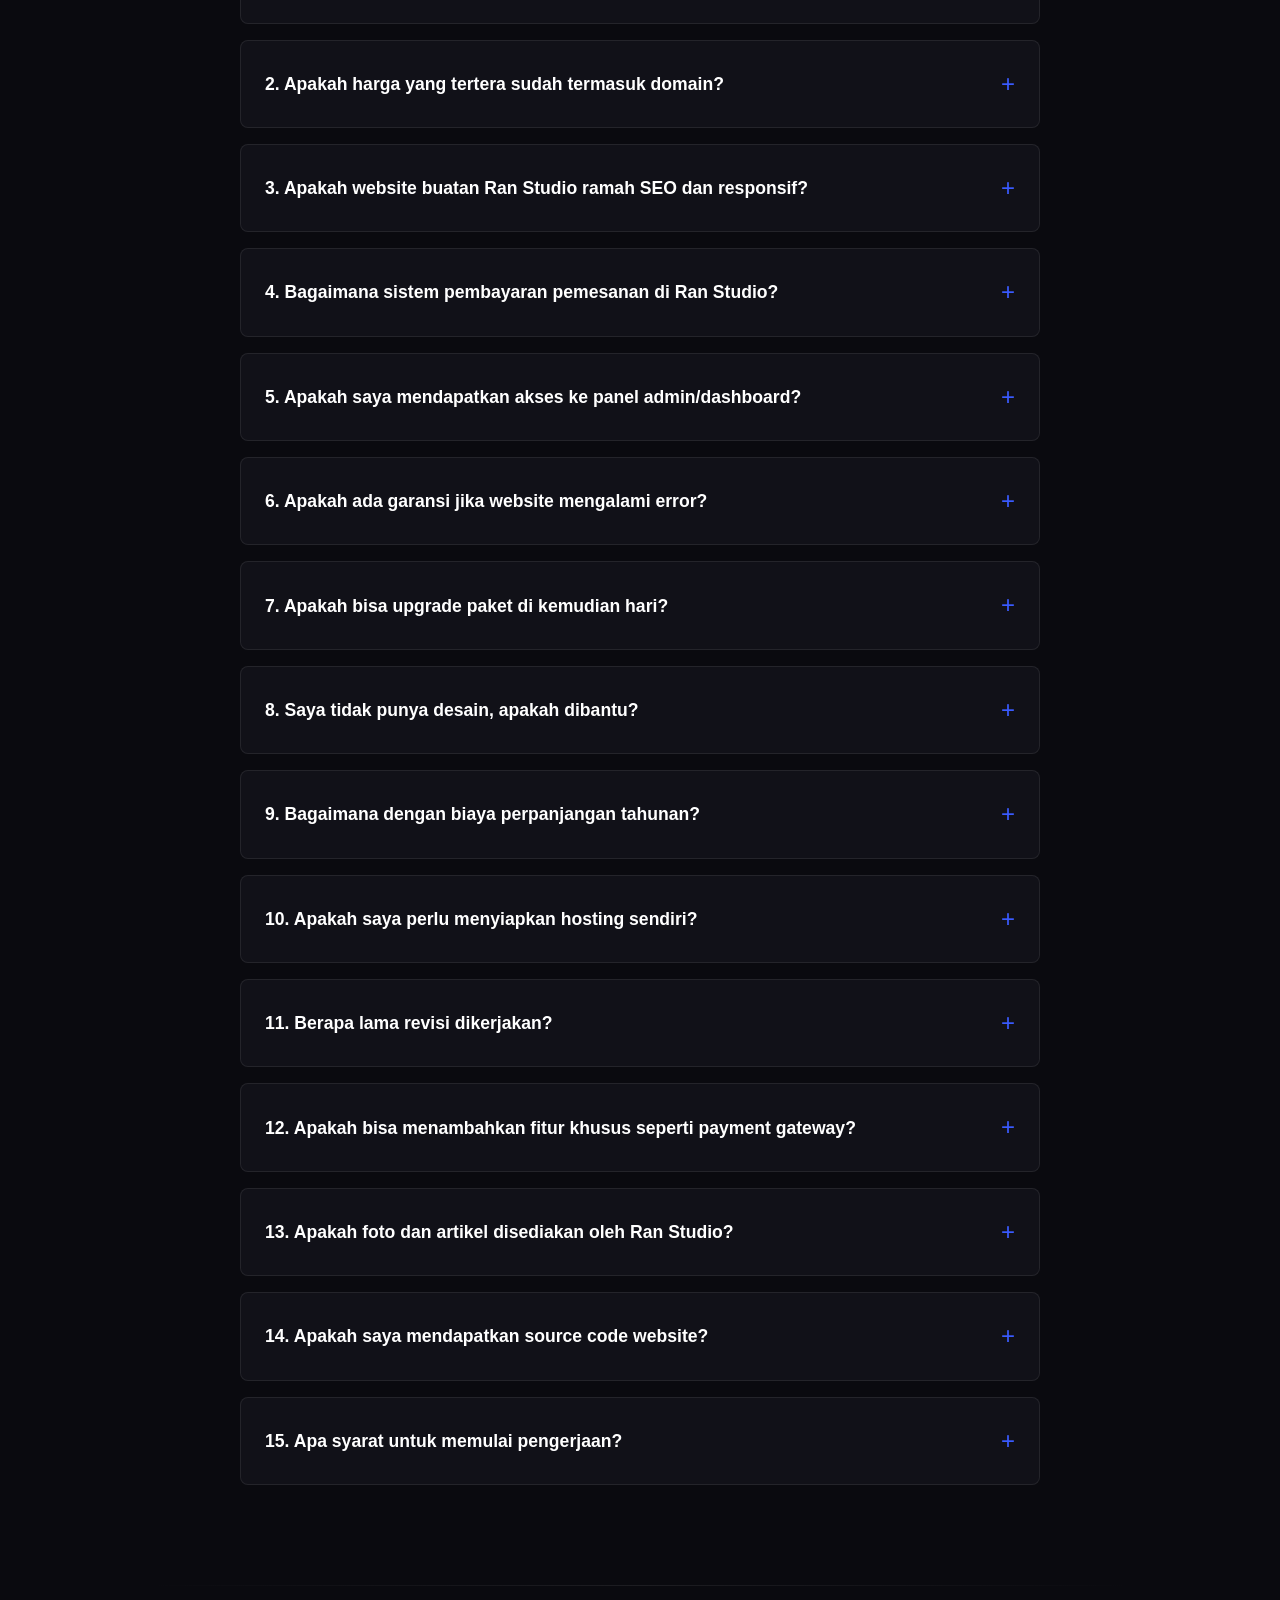
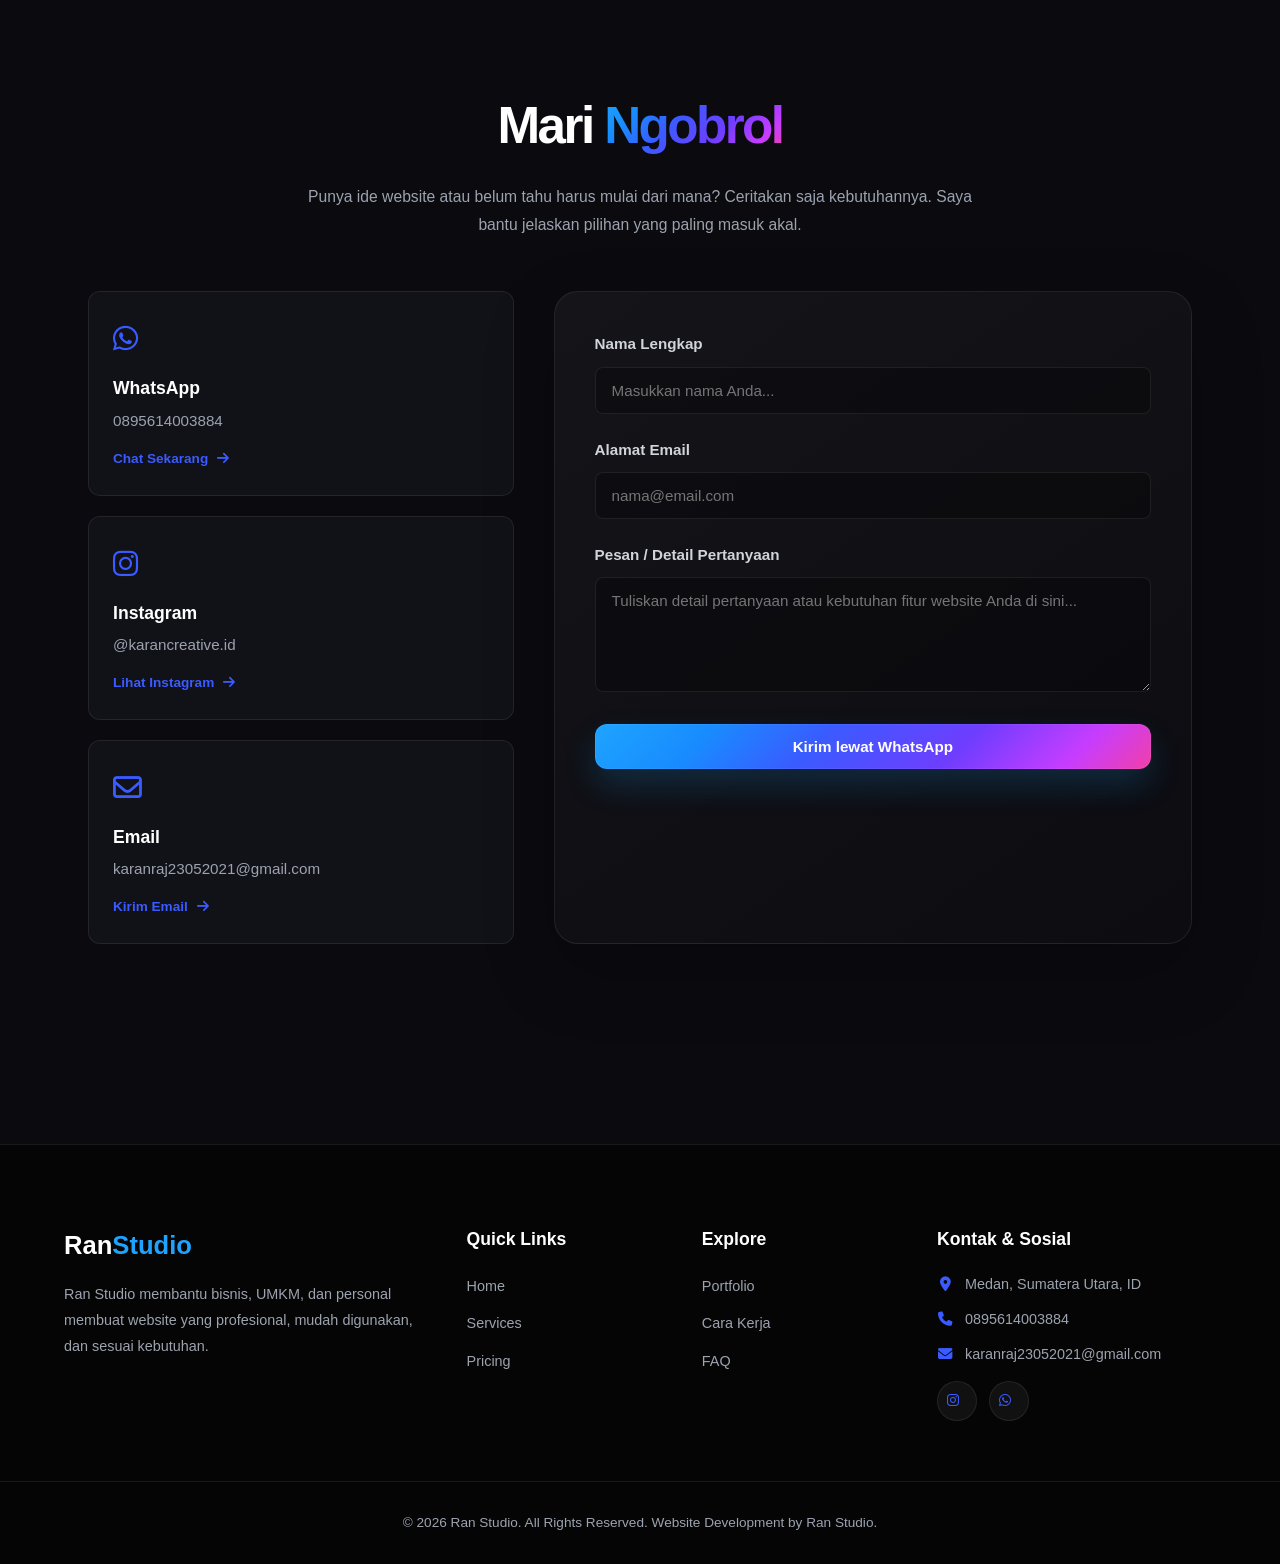
==== commit 7e670841: "Add files via upload" ====
--- a/index.html
+++ b/index.html
@@ -298,6 +298,29 @@
                                                 <div class="port-action">
                                                     <a href="https://noire-ran-studio.vercel.app/" target="_blank" rel="noopener noreferrer" class="btn btn-secondary btn-sm" aria-label="Lihat website NOIRÉ Contemporary Luxury">Lihat Website</a>
                                                     <button class="btn btn-outline btn-sm open-case-study" data-title="NOIRÉ — Contemporary Luxury" data-type="Luxury Editorial Website" data-tech="Editorial Design, Product Showcase, Responsive UI" aria-label="Lihat Detail Proyek">Detail Proyek</button>
+                                                </div>
+                                            </div>
+                                        </div>
+                                    </div>
+                                </div>
+
+                                <div class="portfolio-card portfolio-card-latest" data-category="Interactive Real-Time">
+                                    <div class="portfolio-img-box">
+                                        <div class="placeholder-img bg-p9" role="img" aria-label="Screenshot website Reality Live World">
+                                            <span class="concept-label">Project Terbaru</span>
+                                            <span class="p-icon" aria-hidden="true"><i class="fa-solid fa-globe"></i></span>
+                                            <span class="p-title">Reality</span>
+                                        </div>
+                                        <div class="portfolio-overlay">
+                                            <div class="overlay-text">
+                                                <span class="p-tag">Kategori: Interactive Real-Time</span>
+                                                <h4>Reality — Interactive Live World</h4>
+                                                <div class="port-badges">
+                                                    <span class="badge-mini">Interactive</span><span class="badge-mini">Real-Time</span><span class="badge-mini">Live Experience</span><span class="badge-mini">Responsive</span>
+                                                </div>
+                                                <div class="port-action">
+                                                    <a href="https://realityliveworld-5kxwdw4na-karanraj23052021-6982s-projects.vercel.app/#world" target="_blank" rel="noopener noreferrer" class="btn btn-secondary btn-sm" aria-label="Lihat website Reality">Lihat Website</a>
+                                                    <button class="btn btn-outline btn-sm open-case-study" data-title="Reality — Interactive Live World" data-type="Interactive Real-Time Website" data-tech="Interactive UI, Live World Experience, Responsive Design" aria-label="Lihat Detail Proyek">Detail Proyek</button>
                                                 </div>
                                             </div>
                                         </div>
--- a/style.css
+++ b/style.css
@@ -1420,6 +1420,7 @@
 .bg-p6 { background: linear-gradient(135deg, #0369a1, #0c4a6e); }
 .bg-p7 { background: linear-gradient(135deg, #312e81, #581c87 52%, #0f172a); }
 .bg-p8 { background: linear-gradient(135deg, #0b0b0c, #2b2521 52%, #7a6654); }
+.bg-p9 { background: radial-gradient(circle at 22% 18%, rgba(72, 187, 255, .42), transparent 32%), radial-gradient(circle at 78% 24%, rgba(170, 108, 255, .45), transparent 34%), linear-gradient(135deg, #09142a, #12295b 48%, #27134d); }
 .bg-dark-glass { background: linear-gradient(135deg, rgba(255,255,255,0.05), rgba(255,255,255,0.01)); }
 
 .p-icon {
--- a/style.css
+++ b/style.css
@@ -1420,6 +1420,7 @@
 .bg-p6 { background: linear-gradient(135deg, #0369a1, #0c4a6e); }
 .bg-p7 { background: linear-gradient(135deg, #312e81, #581c87 52%, #0f172a); }
 .bg-p8 { background: linear-gradient(135deg, #0b0b0c, #2b2521 52%, #7a6654); }
+.bg-p9 { background: radial-gradient(circle at 22% 18%, rgba(72, 187, 255, .42), transparent 32%), radial-gradient(circle at 78% 24%, rgba(170, 108, 255, .45), transparent 34%), linear-gradient(135deg, #09142a, #12295b 48%, #27134d); }
 .bg-dark-glass { background: linear-gradient(135deg, rgba(255,255,255,0.05), rgba(255,255,255,0.01)); }
 
 .p-icon {
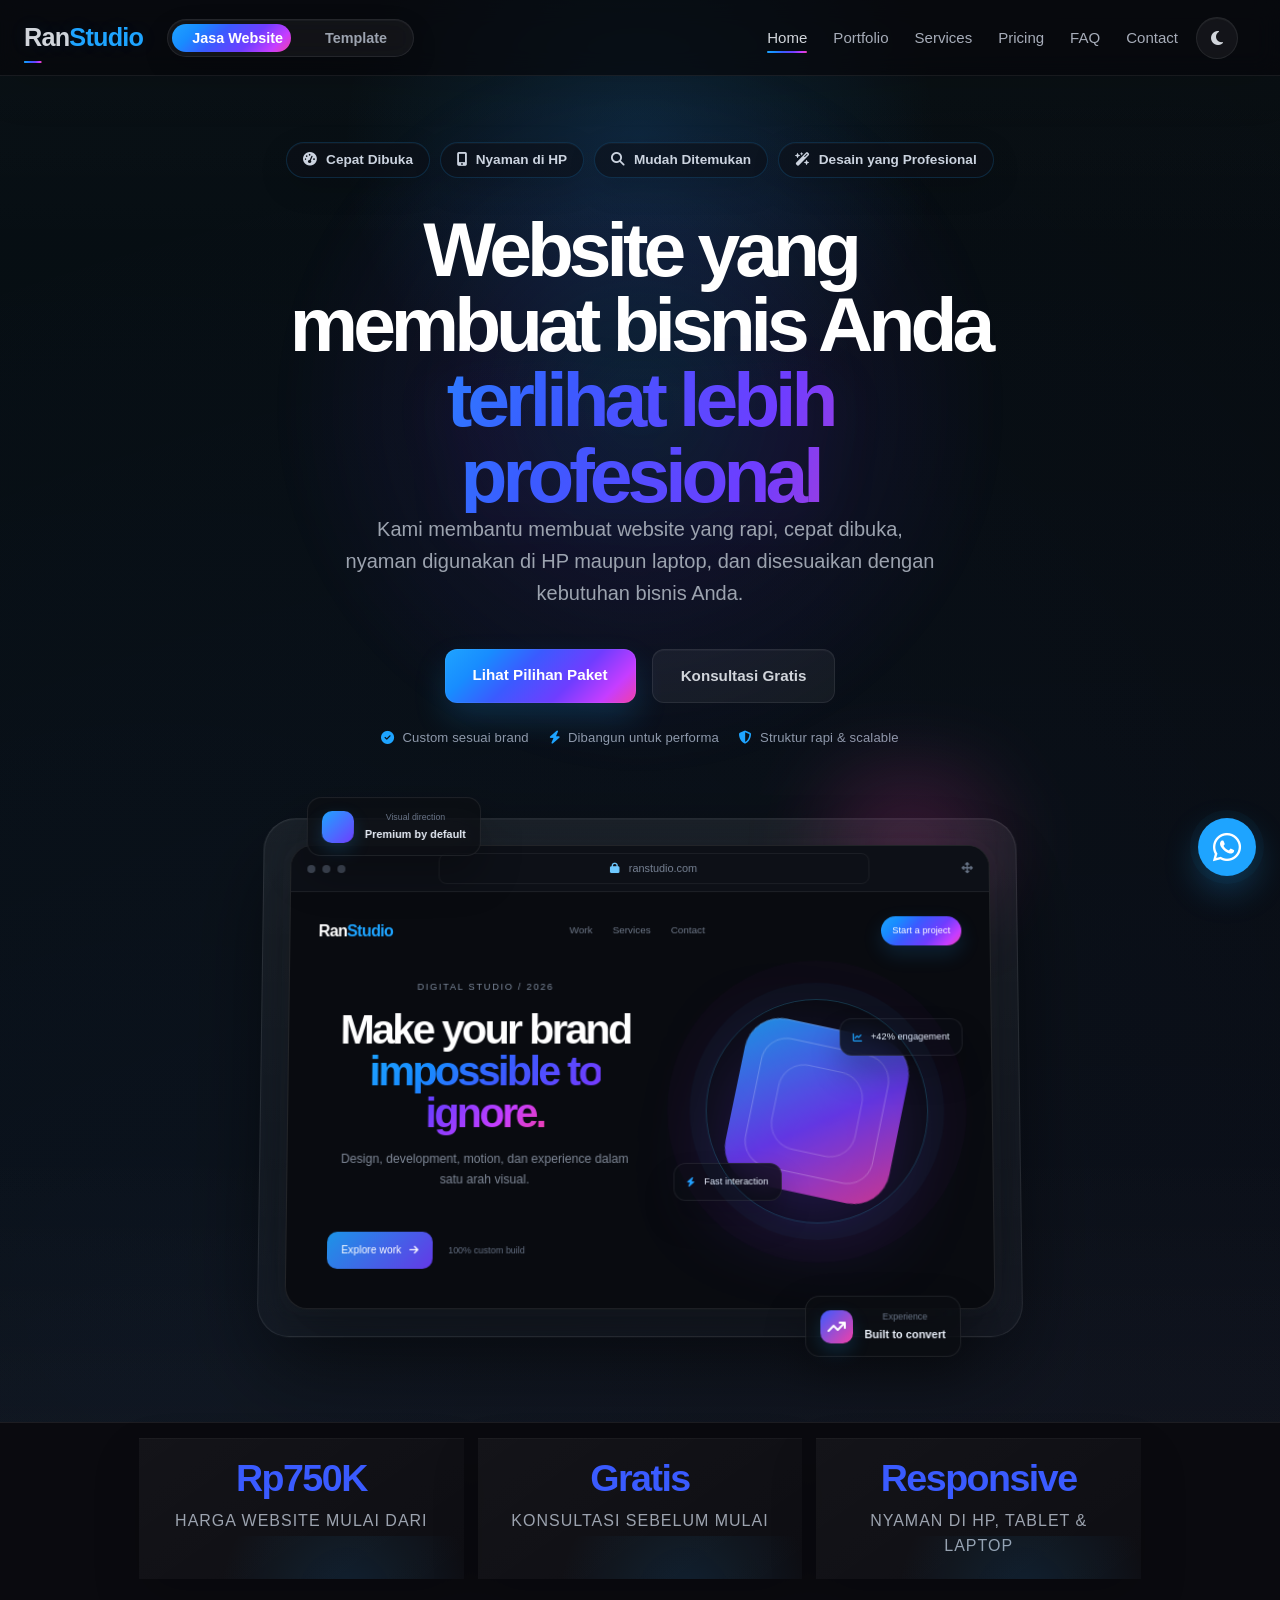
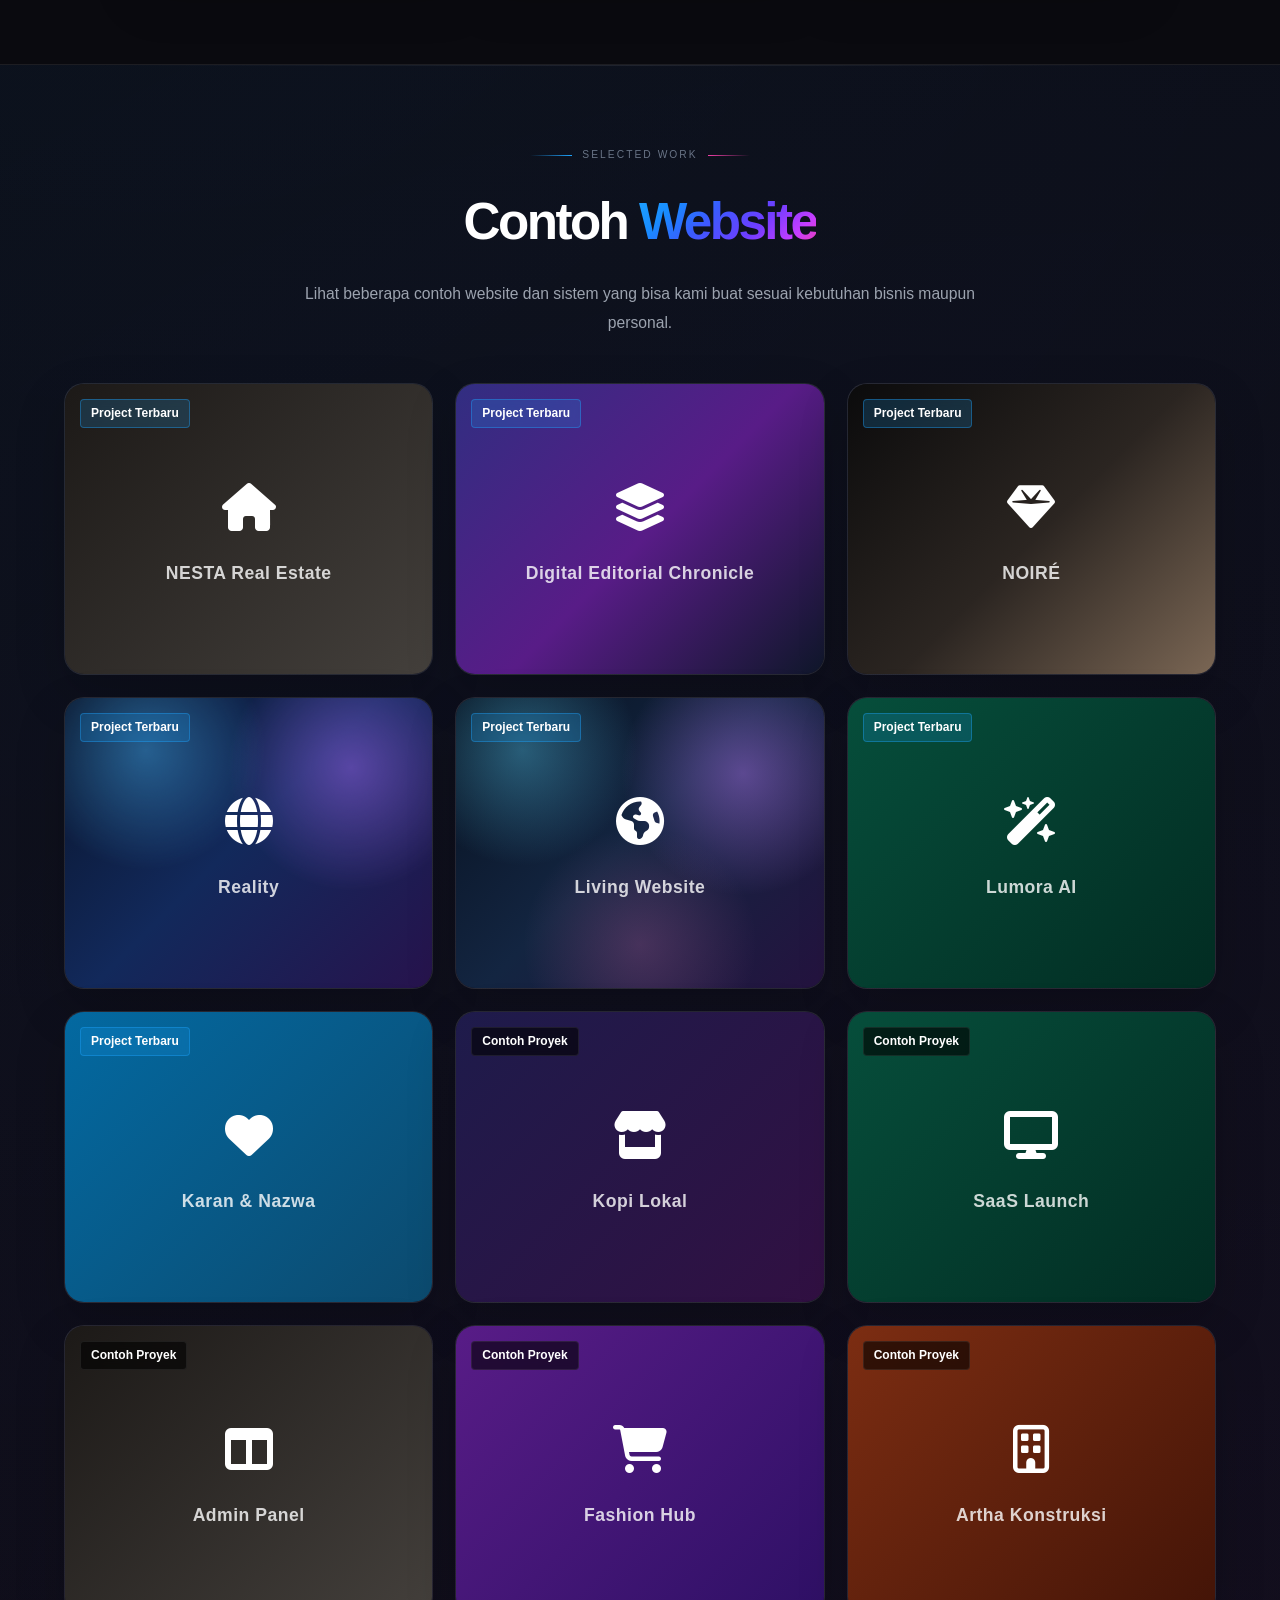
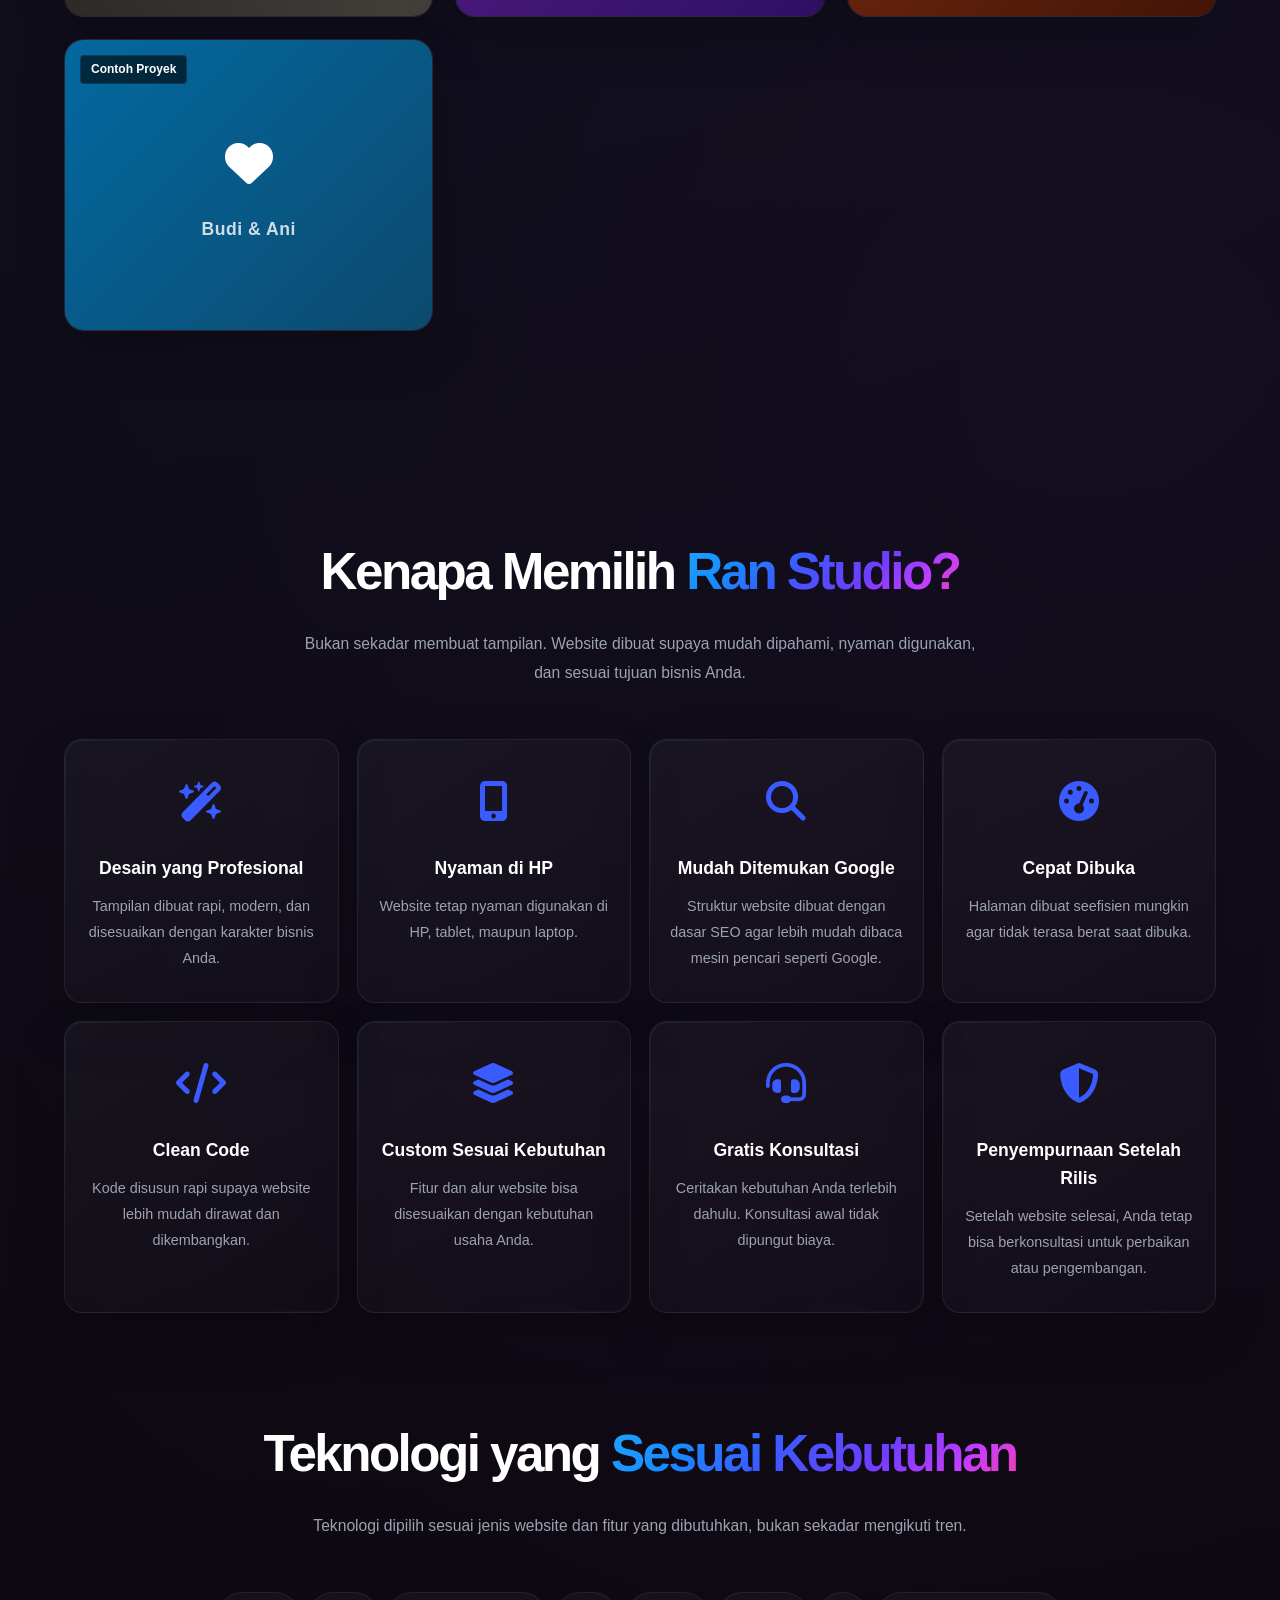
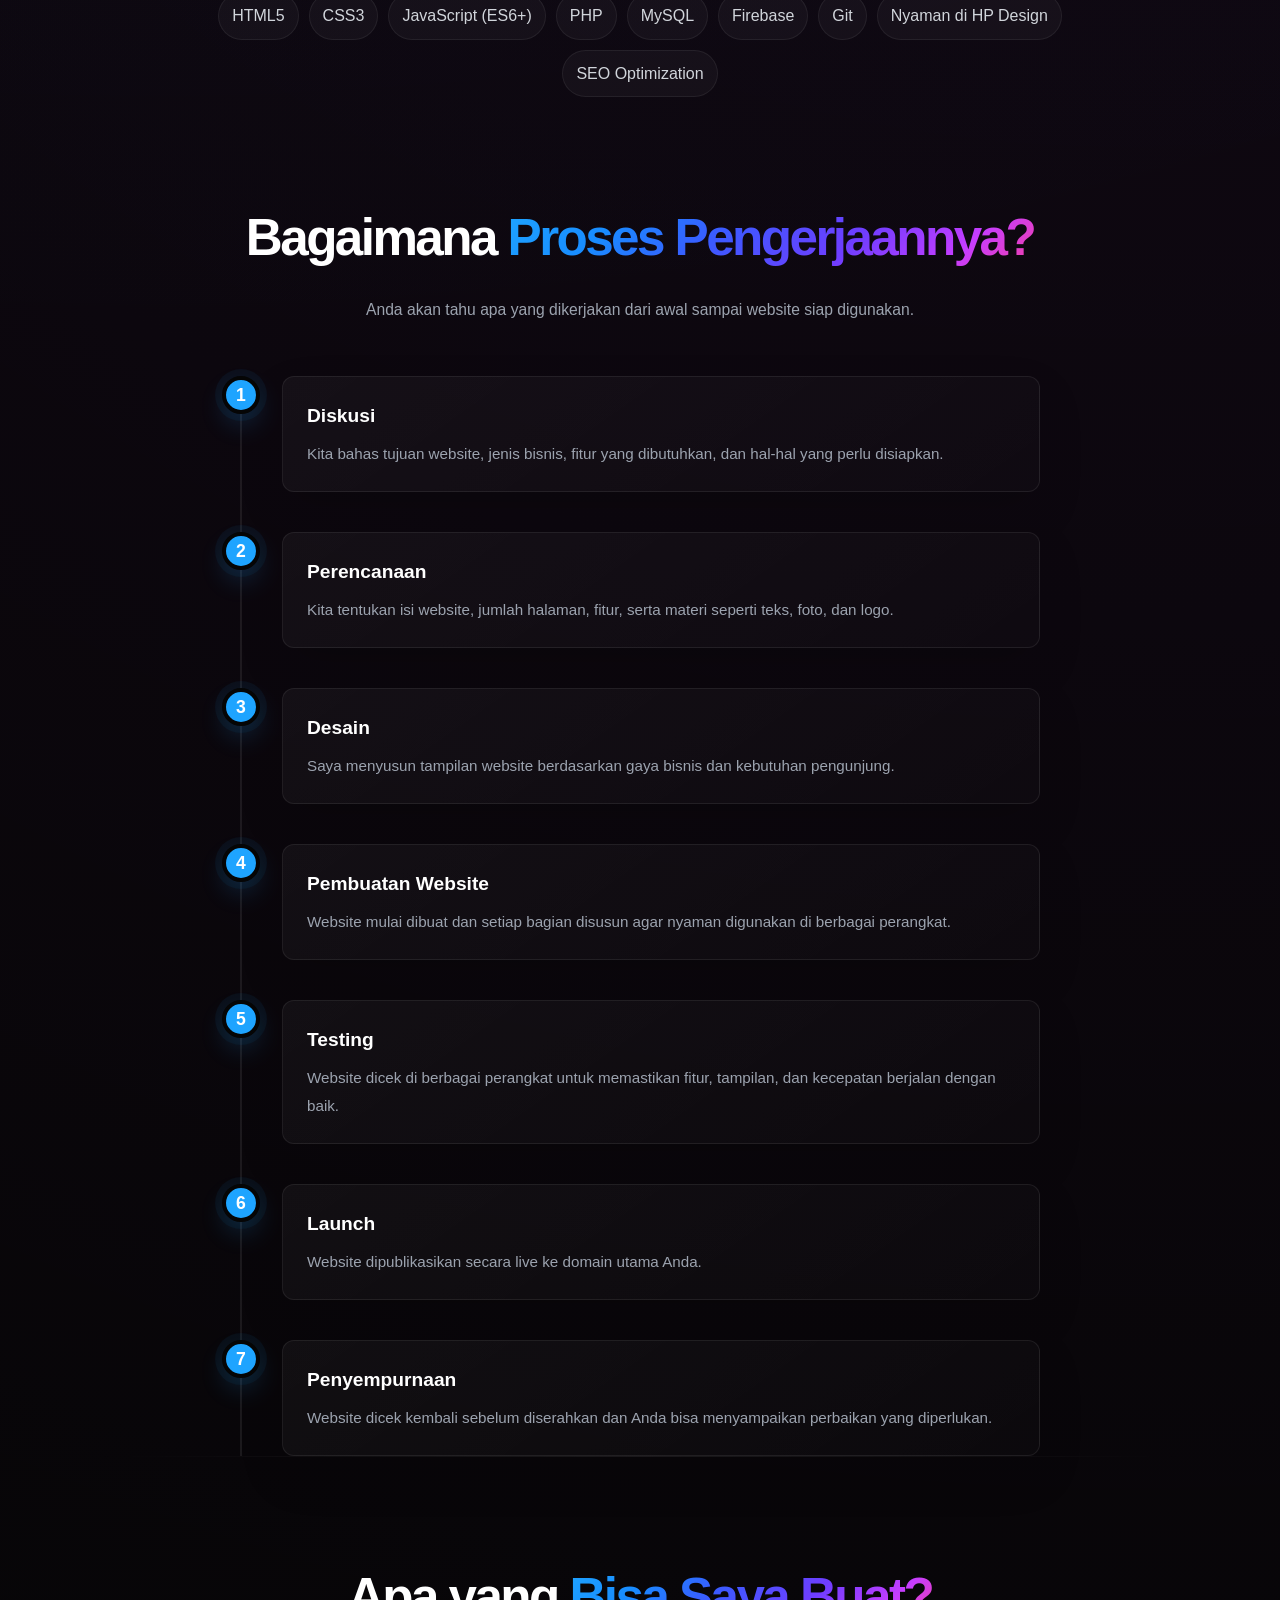
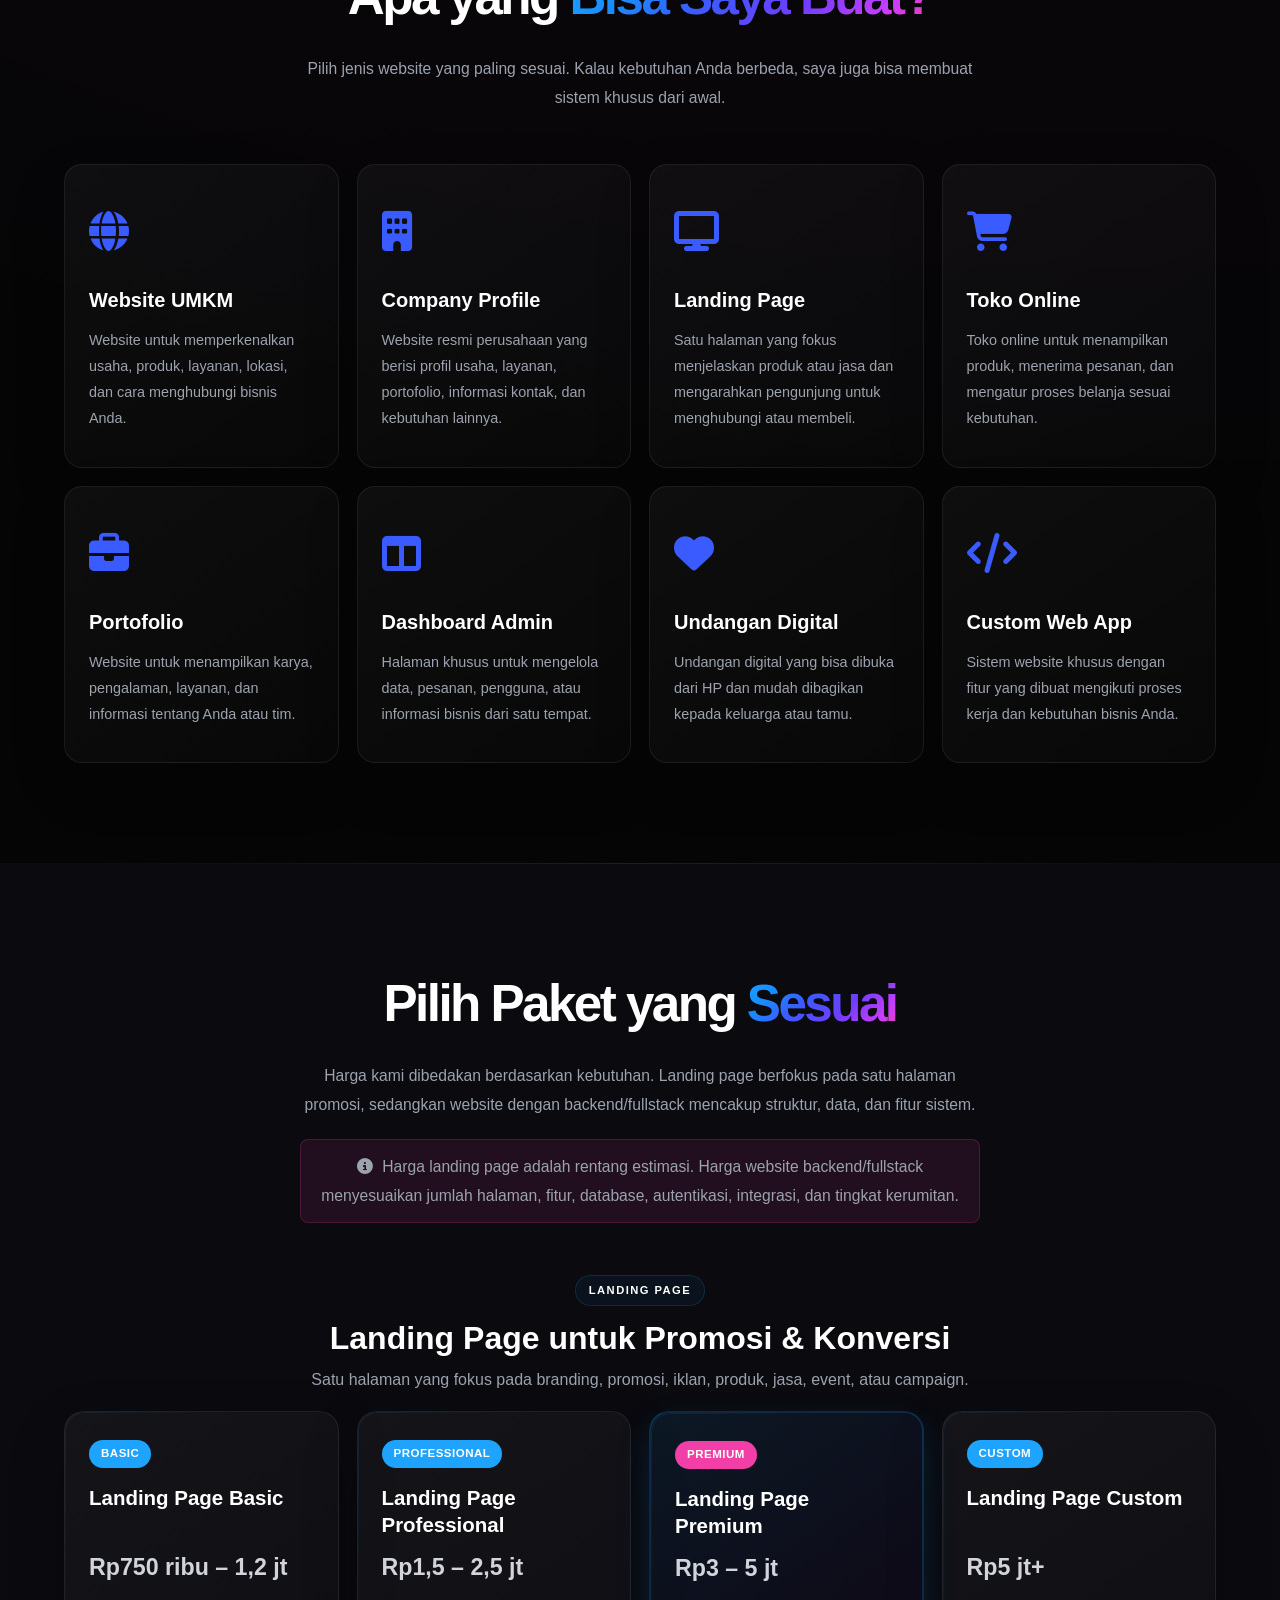
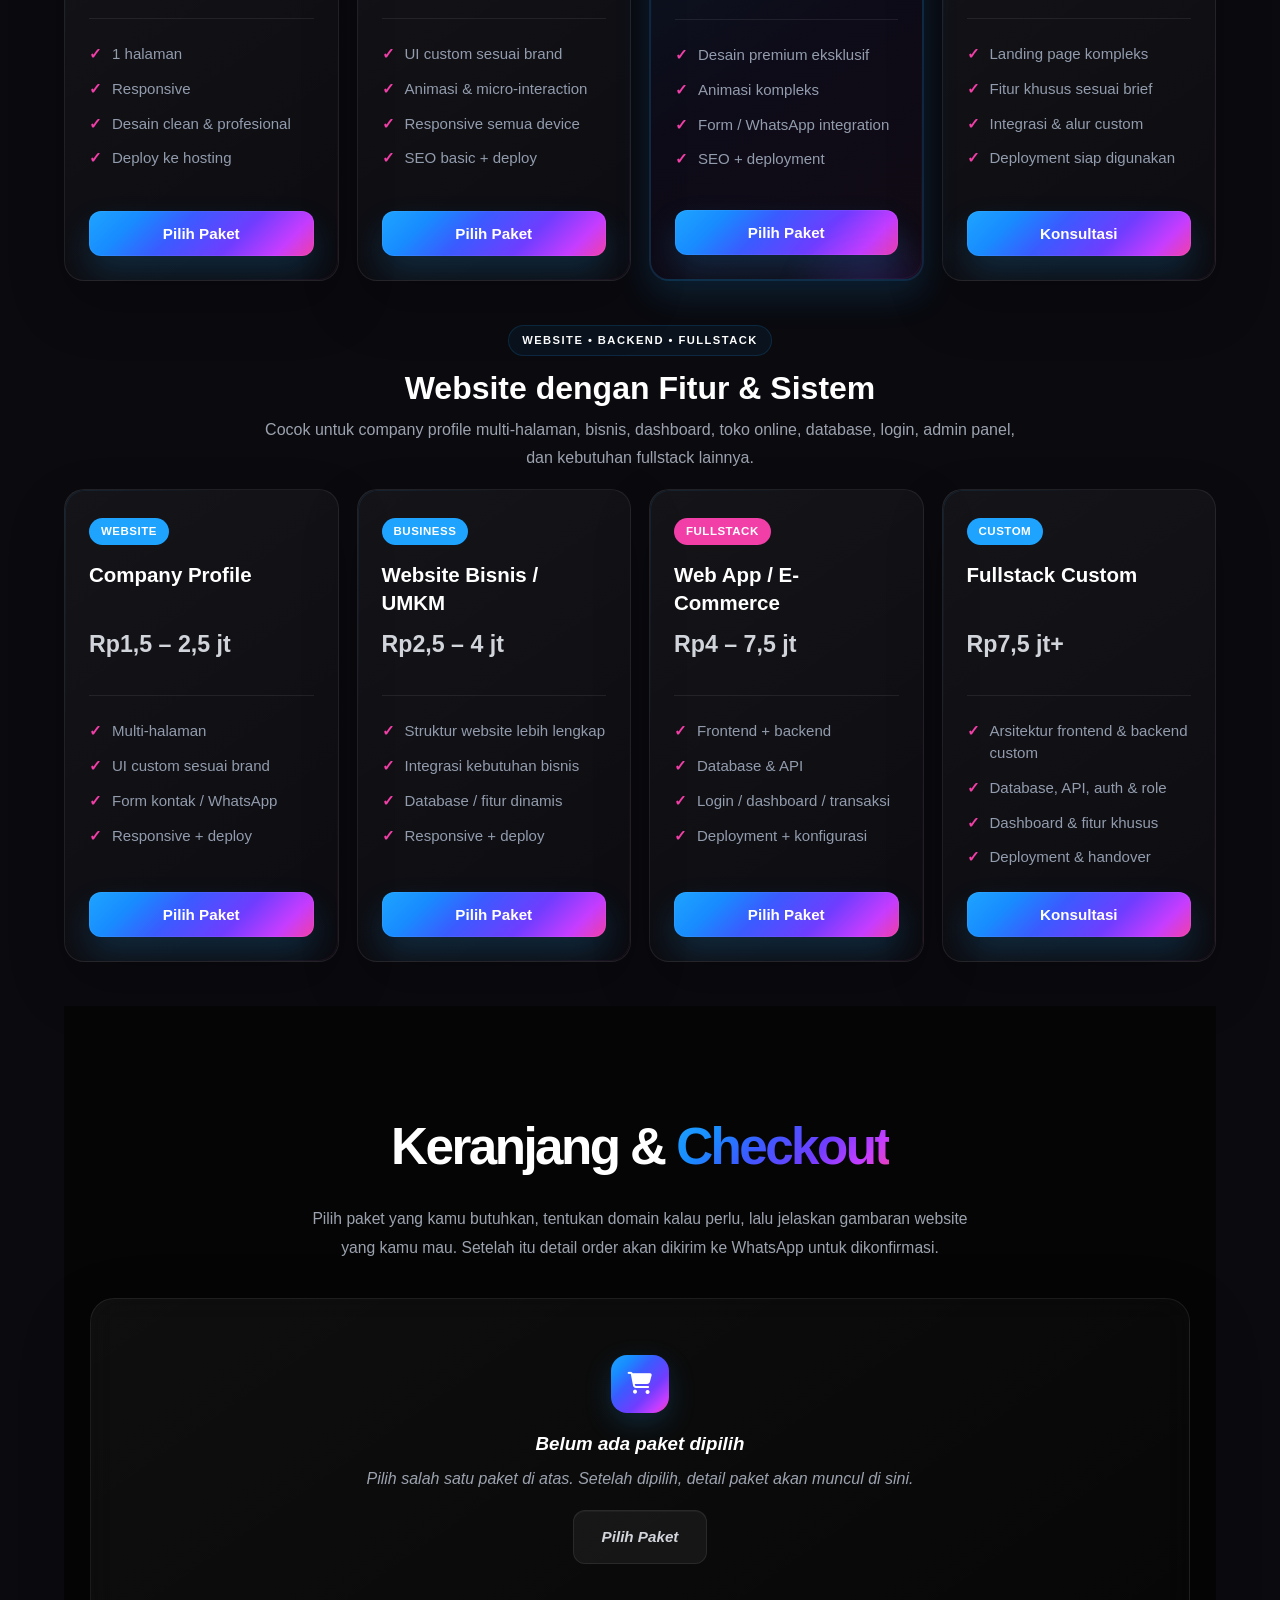
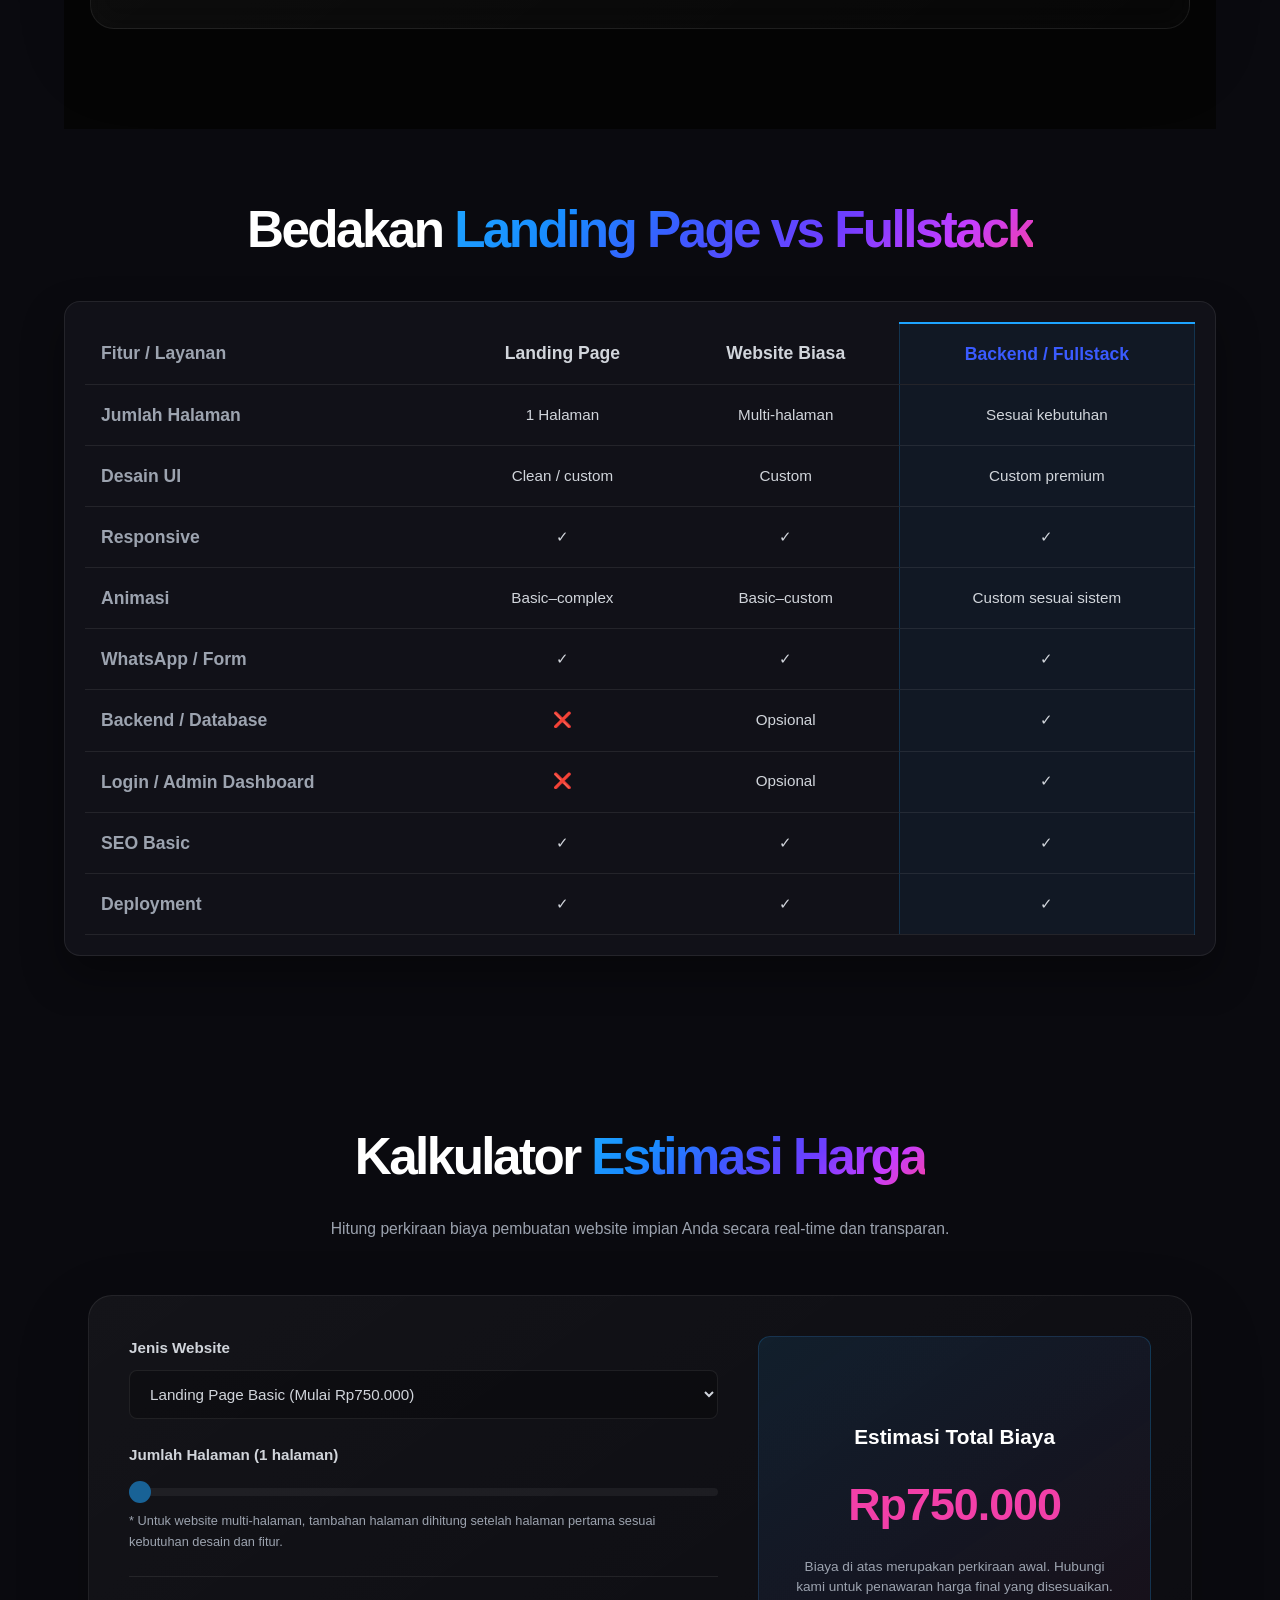
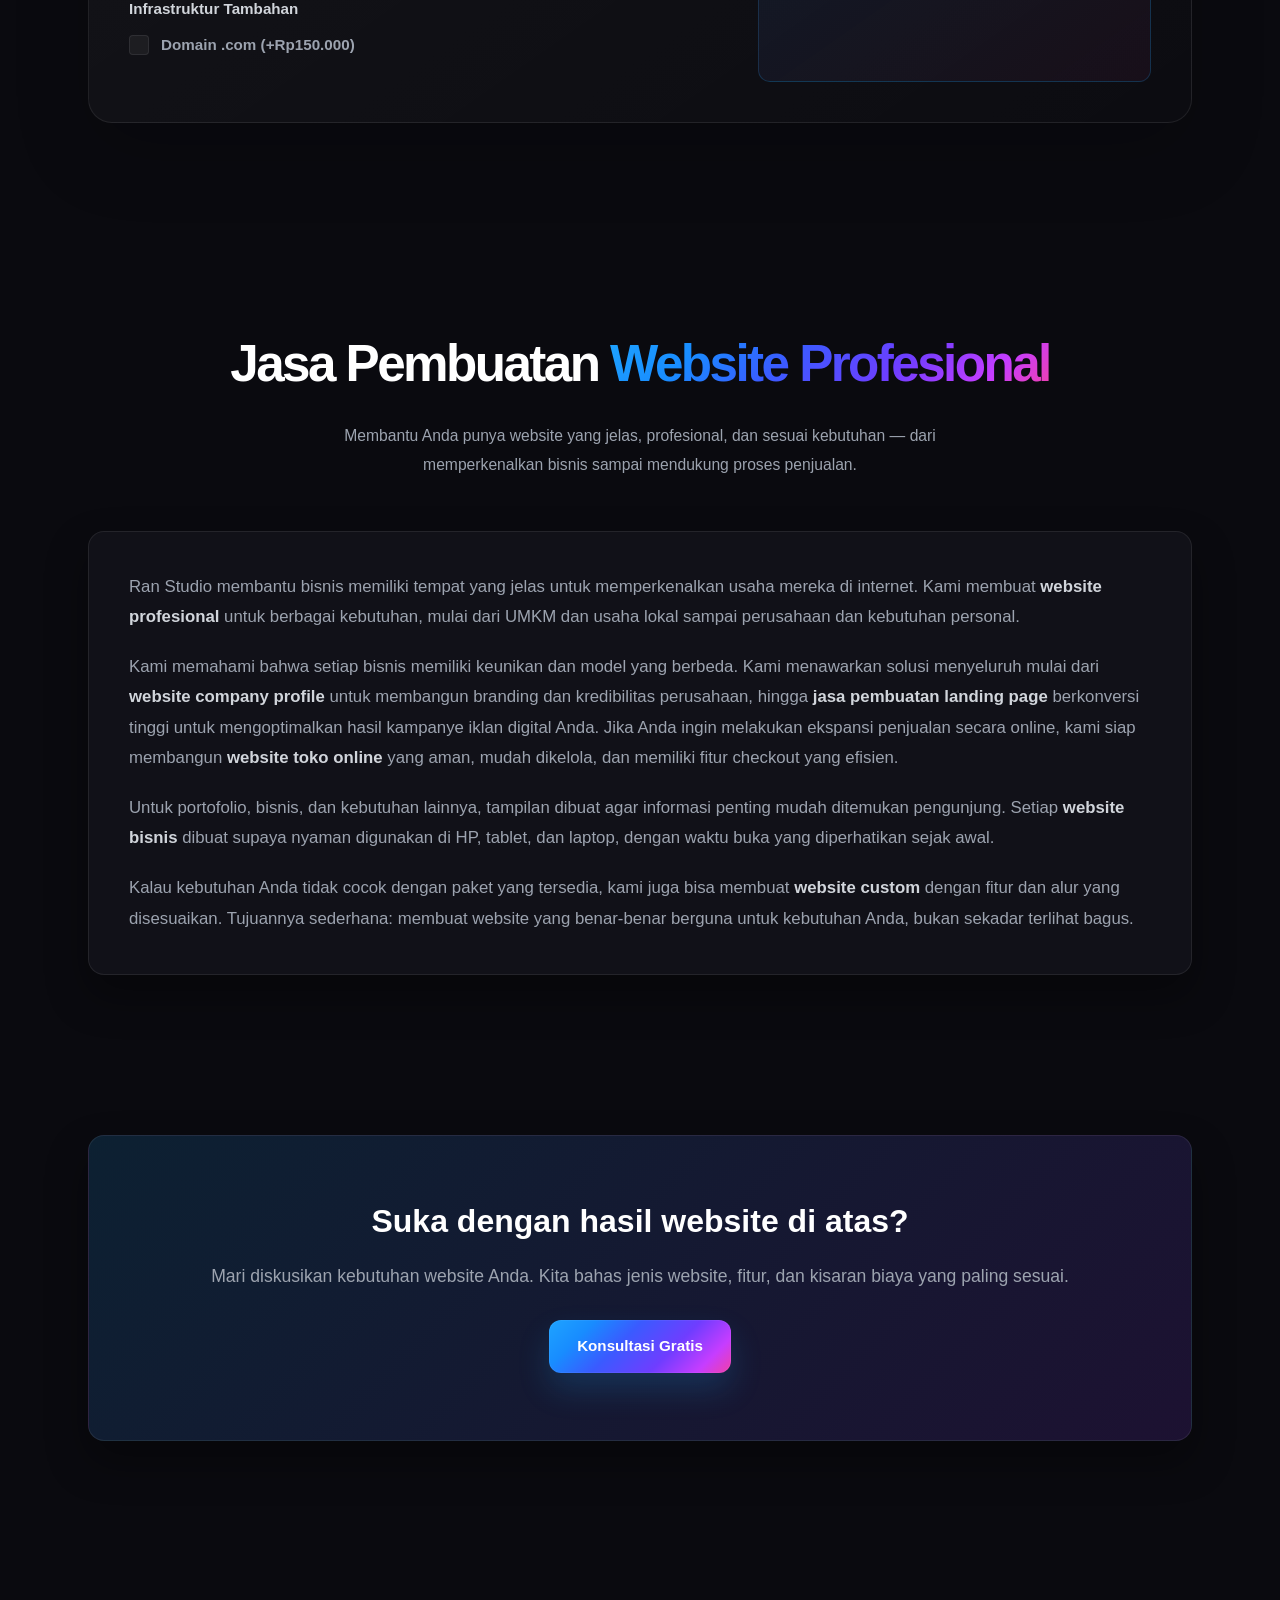
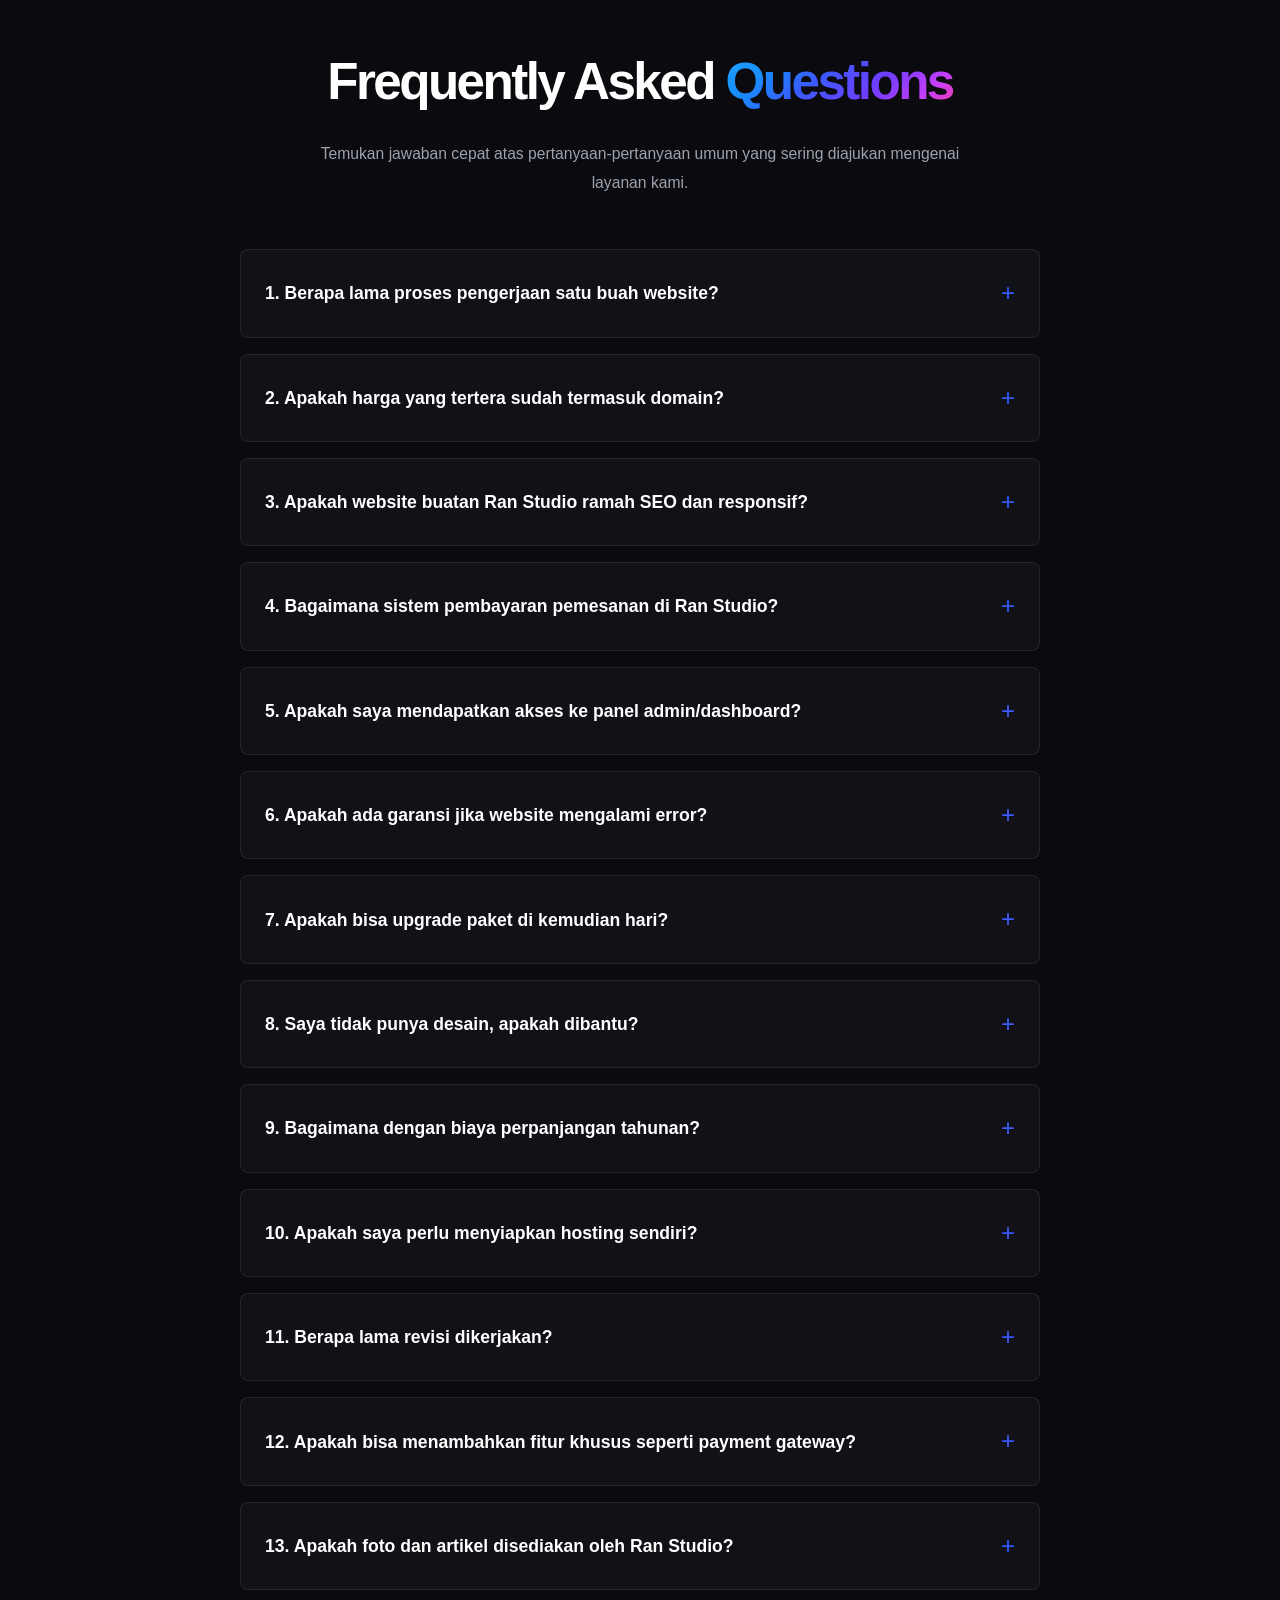
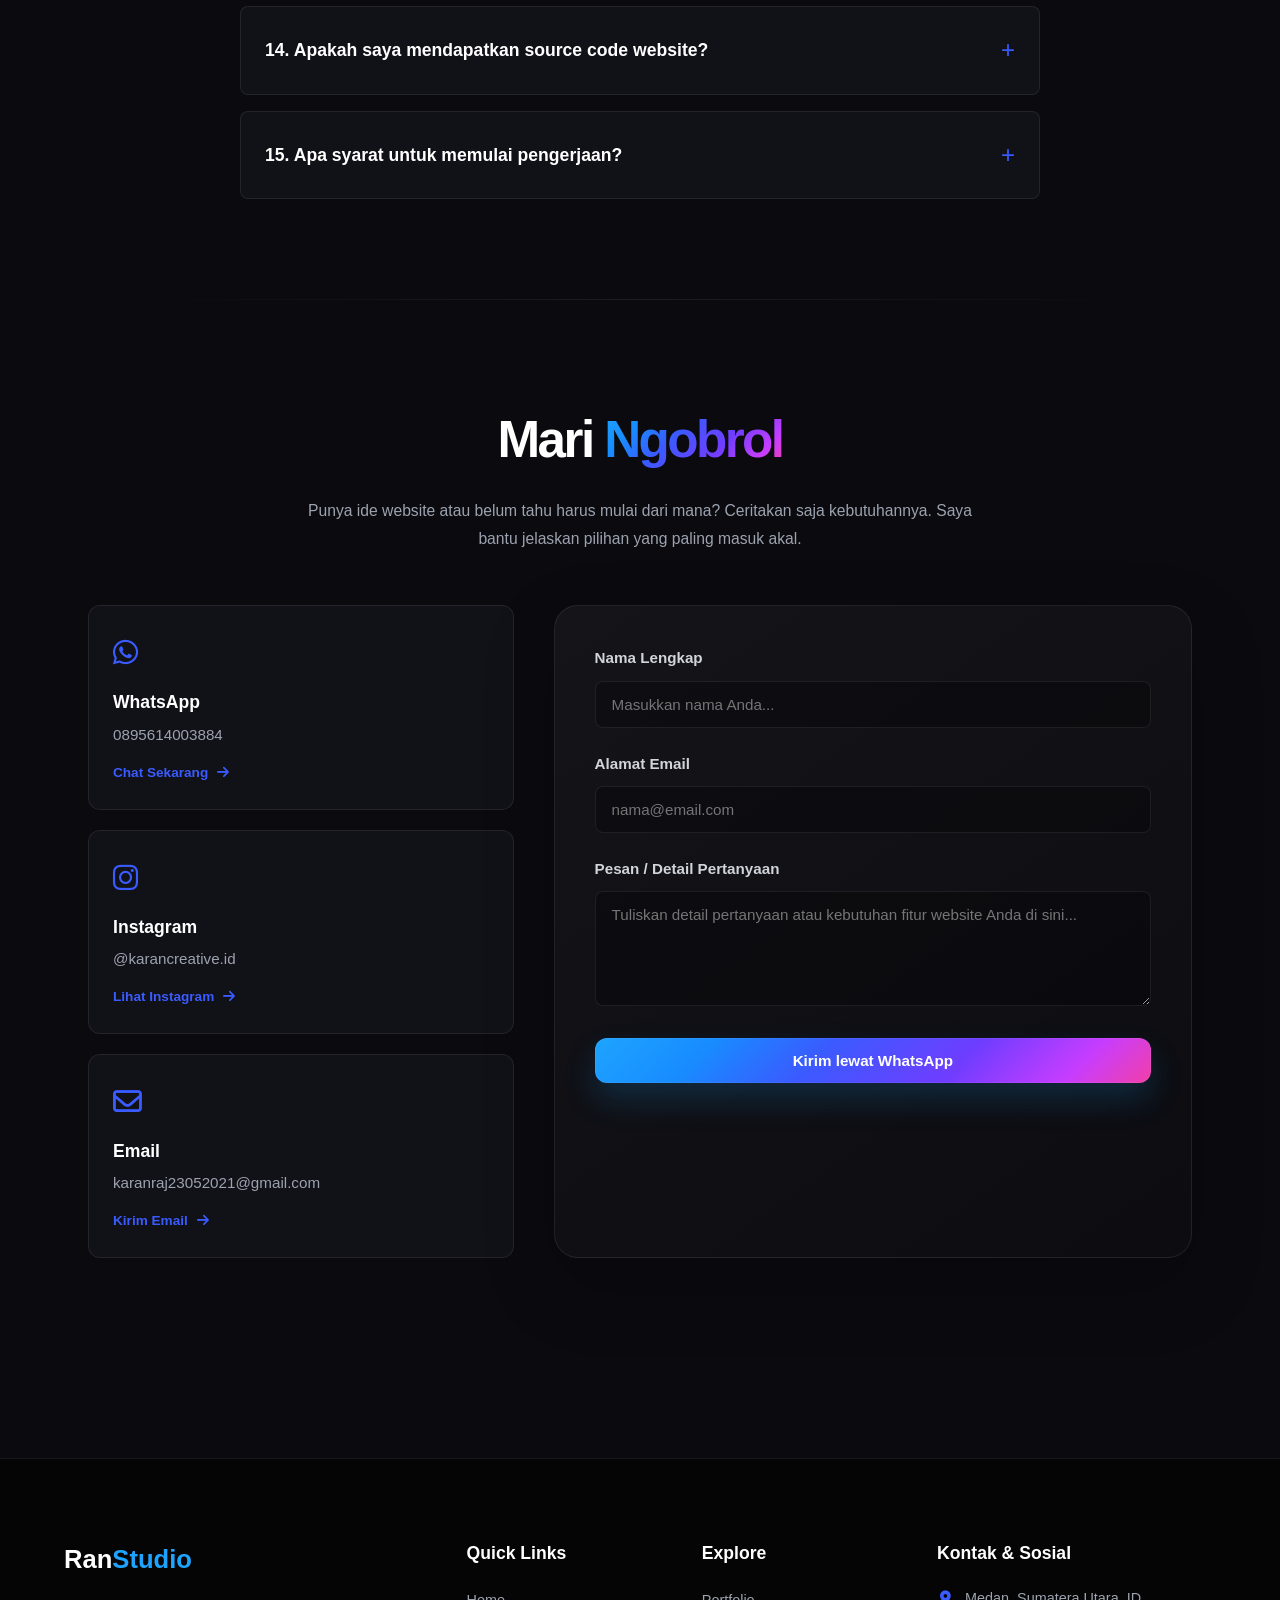
==== commit d5fe7161: "Add files via upload" ====
--- a/index.html
+++ b/index.html
@@ -321,6 +321,29 @@
                                                 <div class="port-action">
                                                     <a href="https://realityliveworld-5kxwdw4na-karanraj23052021-6982s-projects.vercel.app/#world" target="_blank" rel="noopener noreferrer" class="btn btn-secondary btn-sm" aria-label="Lihat website Reality">Lihat Website</a>
                                                     <button class="btn btn-outline btn-sm open-case-study" data-title="Reality — Interactive Live World" data-type="Interactive Real-Time Website" data-tech="Interactive UI, Live World Experience, Responsive Design" aria-label="Lihat Detail Proyek">Detail Proyek</button>
+                                                </div>
+                                            </div>
+                                        </div>
+                                    </div>
+                                </div>
+
+                                <div class="portfolio-card portfolio-card-latest" data-category="Immersive Digital Experience">
+                                    <div class="portfolio-img-box">
+                                        <div class="placeholder-img bg-p10" role="img" aria-label="Screenshot website Living Website">
+                                            <span class="concept-label">Project Terbaru</span>
+                                            <span class="p-icon" aria-hidden="true"><i class="fa-solid fa-earth-americas"></i></span>
+                                            <span class="p-title">Living Website</span>
+                                        </div>
+                                        <div class="portfolio-overlay">
+                                            <div class="overlay-text">
+                                                <span class="p-tag">Kategori: Immersive Digital Experience</span>
+                                                <h4>Living Website — The Living Web</h4>
+                                                <div class="port-badges">
+                                                    <span class="badge-mini">Interactive</span><span class="badge-mini">WebGL</span><span class="badge-mini">Motion</span><span class="badge-mini">Responsive</span>
+                                                </div>
+                                                <div class="port-action">
+                                                    <a href="https://the-living-website-two.vercel.app/" target="_blank" rel="noopener noreferrer" class="btn btn-secondary btn-sm" aria-label="Lihat website Living Website">Lihat Website</a>
+                                                    <button class="btn btn-outline btn-sm open-case-study" data-title="Living Website — The Living Web" data-type="Immersive Digital Experience" data-tech="WebGL, React, Physics-based Animation, Performance Optimization" aria-label="Lihat Detail Proyek">Detail Proyek</button>
                                                 </div>
                                             </div>
                                         </div>
--- a/style.css
+++ b/style.css
@@ -1421,6 +1421,7 @@
 .bg-p7 { background: linear-gradient(135deg, #312e81, #581c87 52%, #0f172a); }
 .bg-p8 { background: linear-gradient(135deg, #0b0b0c, #2b2521 52%, #7a6654); }
 .bg-p9 { background: radial-gradient(circle at 22% 18%, rgba(72, 187, 255, .42), transparent 32%), radial-gradient(circle at 78% 24%, rgba(170, 108, 255, .45), transparent 34%), linear-gradient(135deg, #09142a, #12295b 48%, #27134d); }
+.bg-p10 { background: radial-gradient(circle at 18% 18%, rgba(91, 214, 255, .36), transparent 30%), radial-gradient(circle at 78% 26%, rgba(188, 125, 255, .42), transparent 34%), radial-gradient(circle at 50% 85%, rgba(255, 125, 198, .20), transparent 38%), linear-gradient(135deg, #07111f, #132541 48%, #24133f); }
 .bg-dark-glass { background: linear-gradient(135deg, rgba(255,255,255,0.05), rgba(255,255,255,0.01)); }
 
 .p-icon {
--- a/style.css
+++ b/style.css
@@ -1421,6 +1421,7 @@
 .bg-p7 { background: linear-gradient(135deg, #312e81, #581c87 52%, #0f172a); }
 .bg-p8 { background: linear-gradient(135deg, #0b0b0c, #2b2521 52%, #7a6654); }
 .bg-p9 { background: radial-gradient(circle at 22% 18%, rgba(72, 187, 255, .42), transparent 32%), radial-gradient(circle at 78% 24%, rgba(170, 108, 255, .45), transparent 34%), linear-gradient(135deg, #09142a, #12295b 48%, #27134d); }
+.bg-p10 { background: radial-gradient(circle at 18% 18%, rgba(91, 214, 255, .36), transparent 30%), radial-gradient(circle at 78% 26%, rgba(188, 125, 255, .42), transparent 34%), radial-gradient(circle at 50% 85%, rgba(255, 125, 198, .20), transparent 38%), linear-gradient(135deg, #07111f, #132541 48%, #24133f); }
 .bg-dark-glass { background: linear-gradient(135deg, rgba(255,255,255,0.05), rgba(255,255,255,0.01)); }
 
 .p-icon {
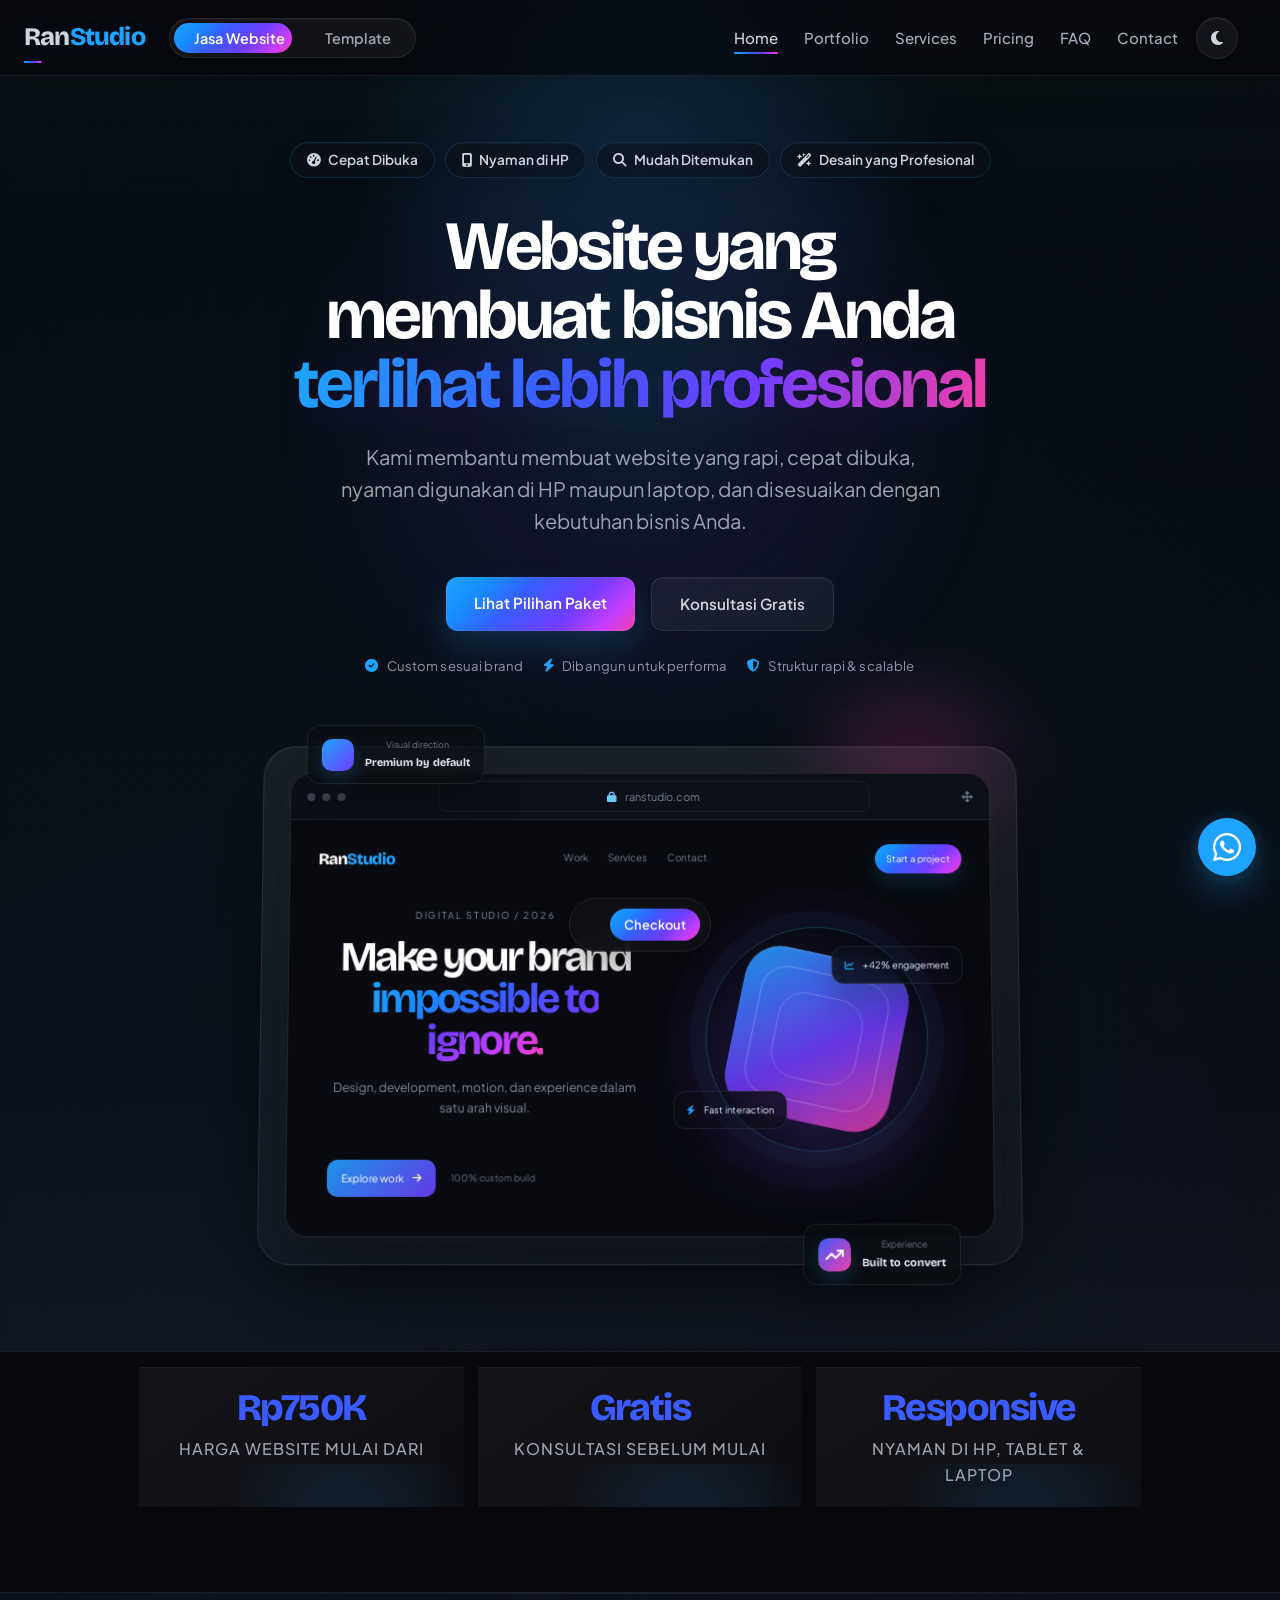
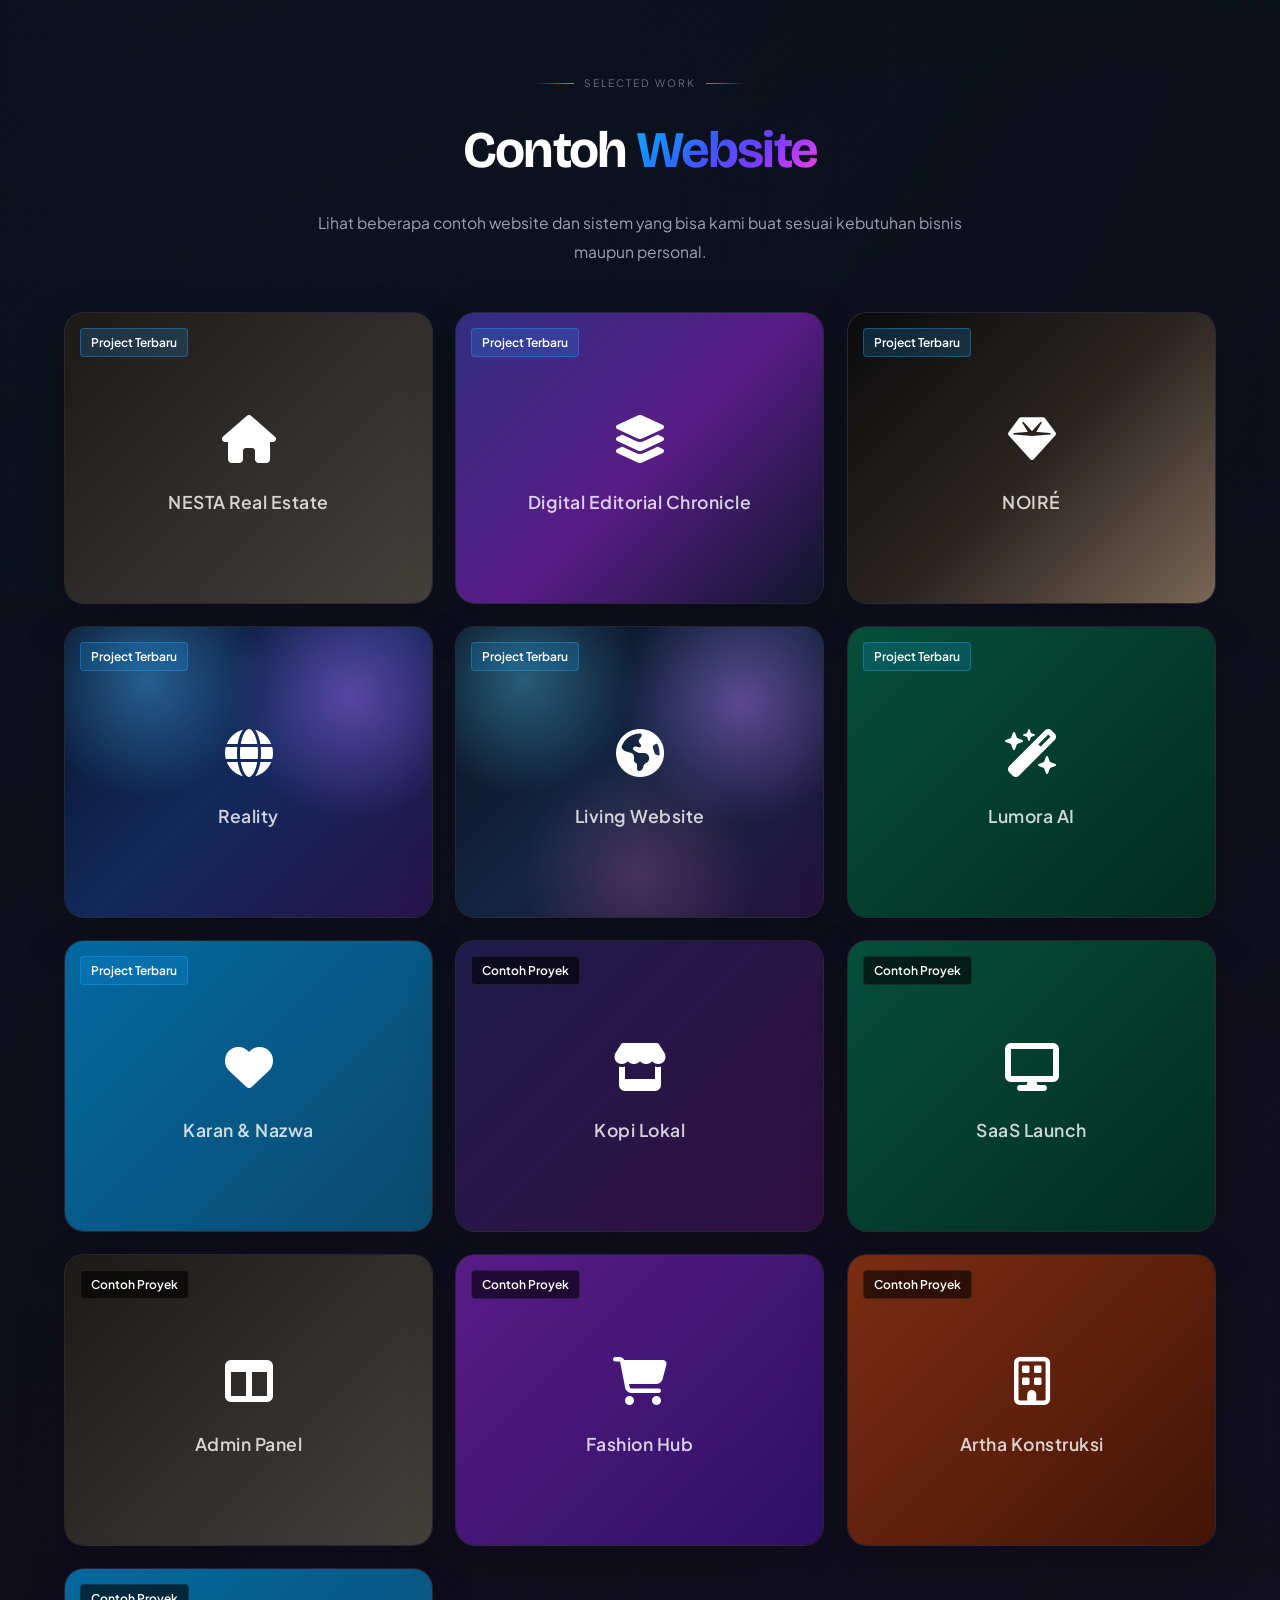
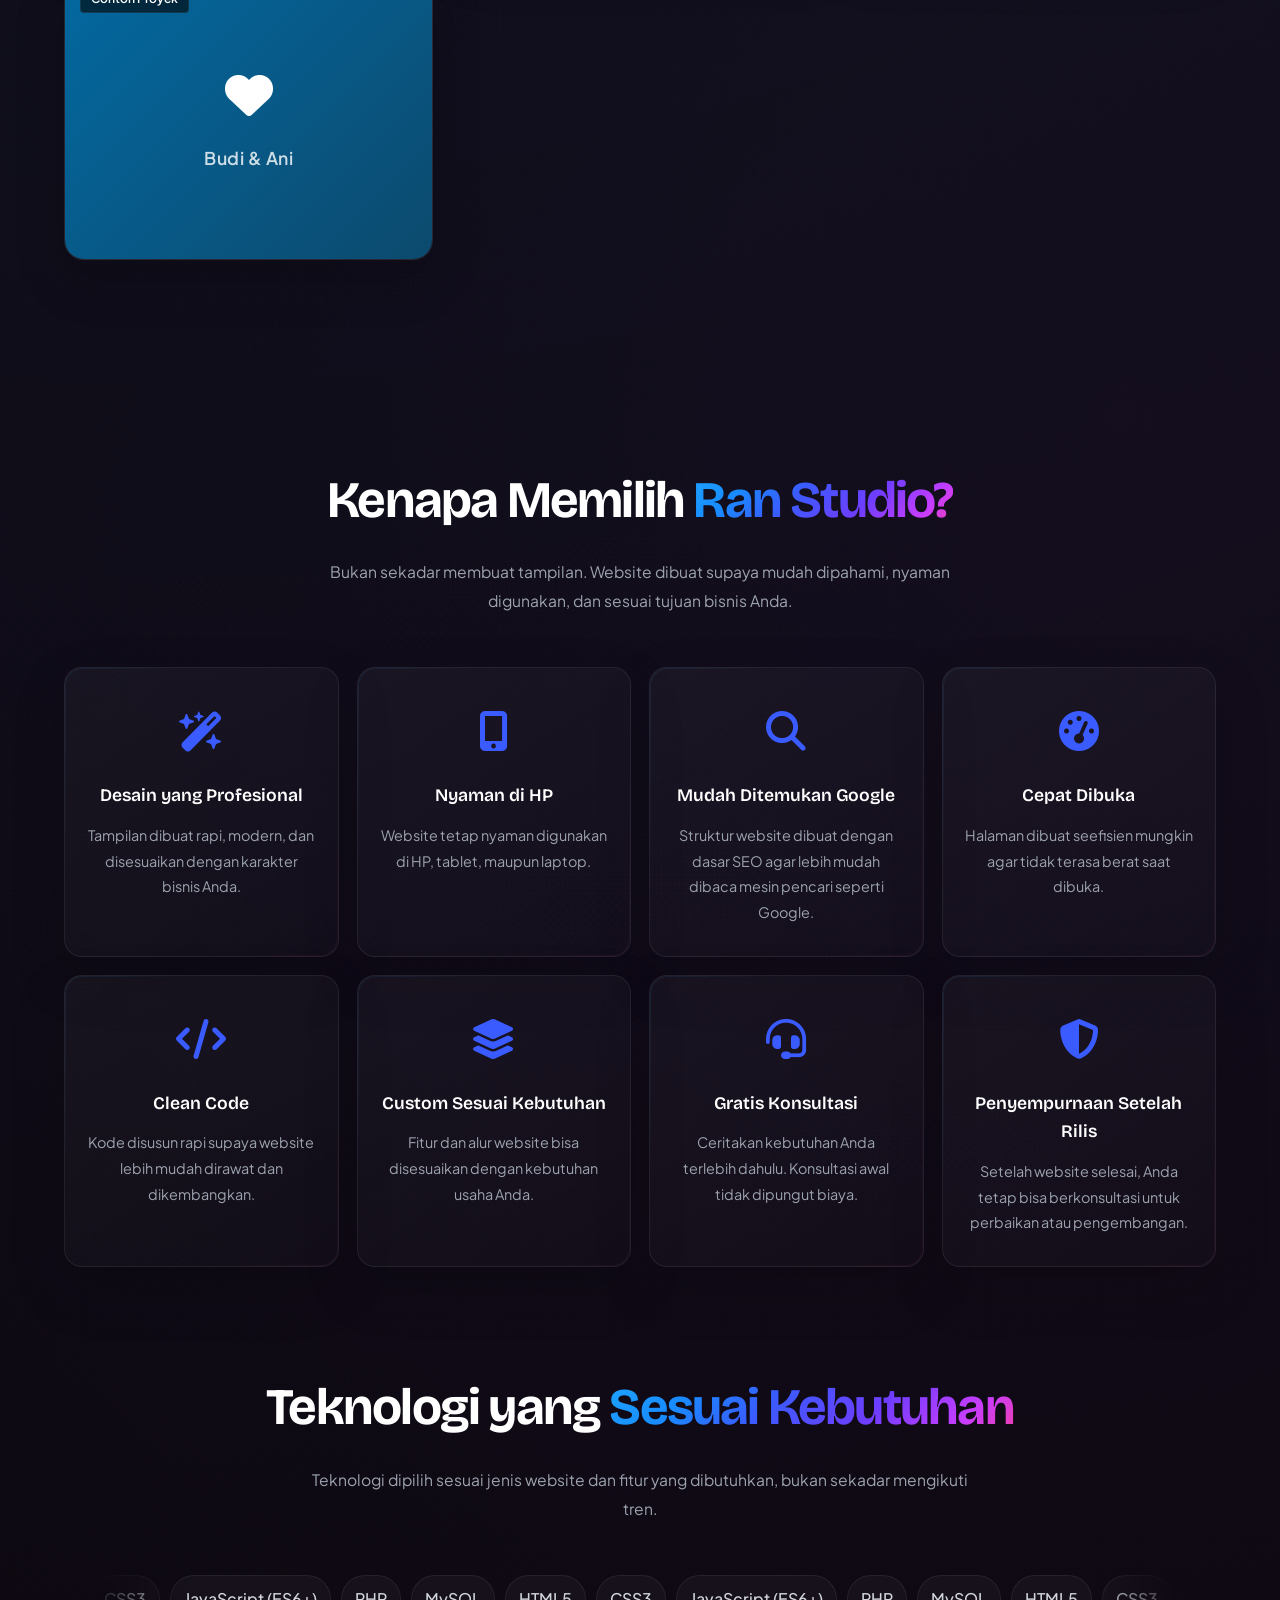
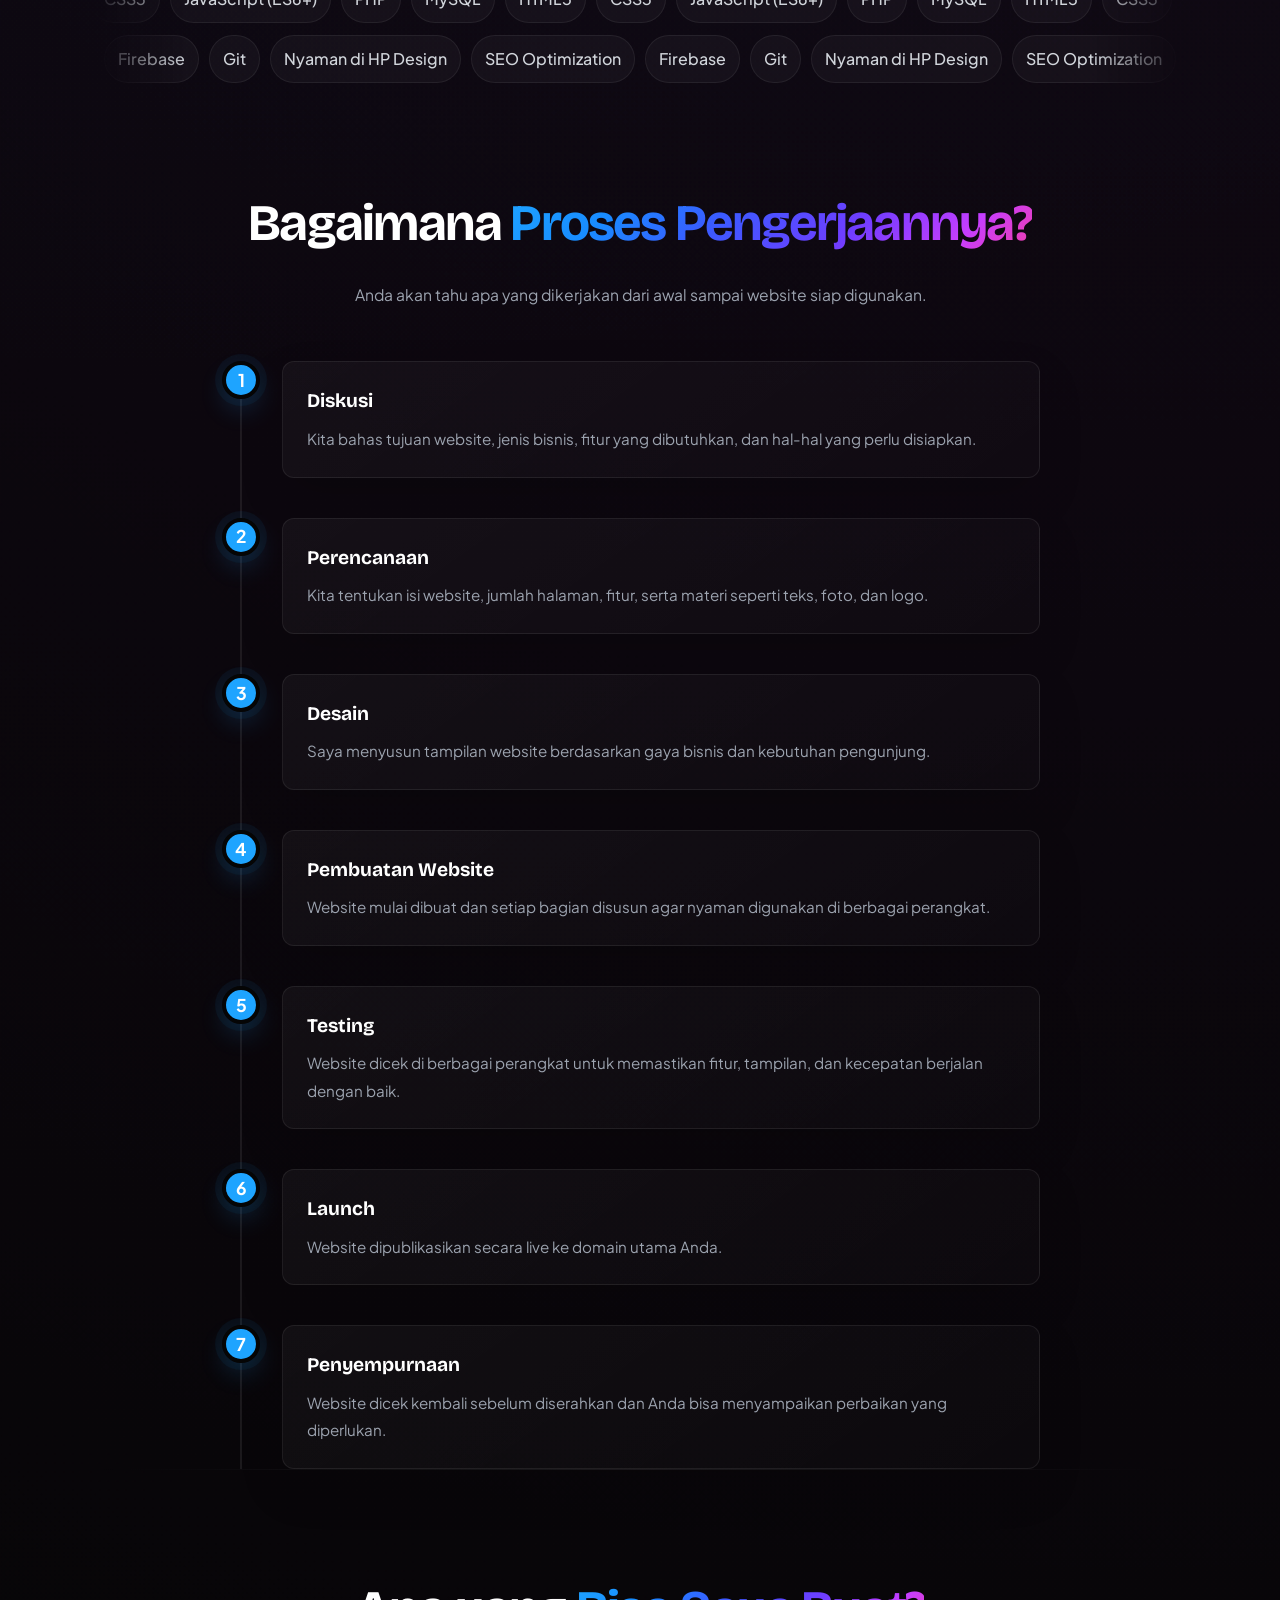
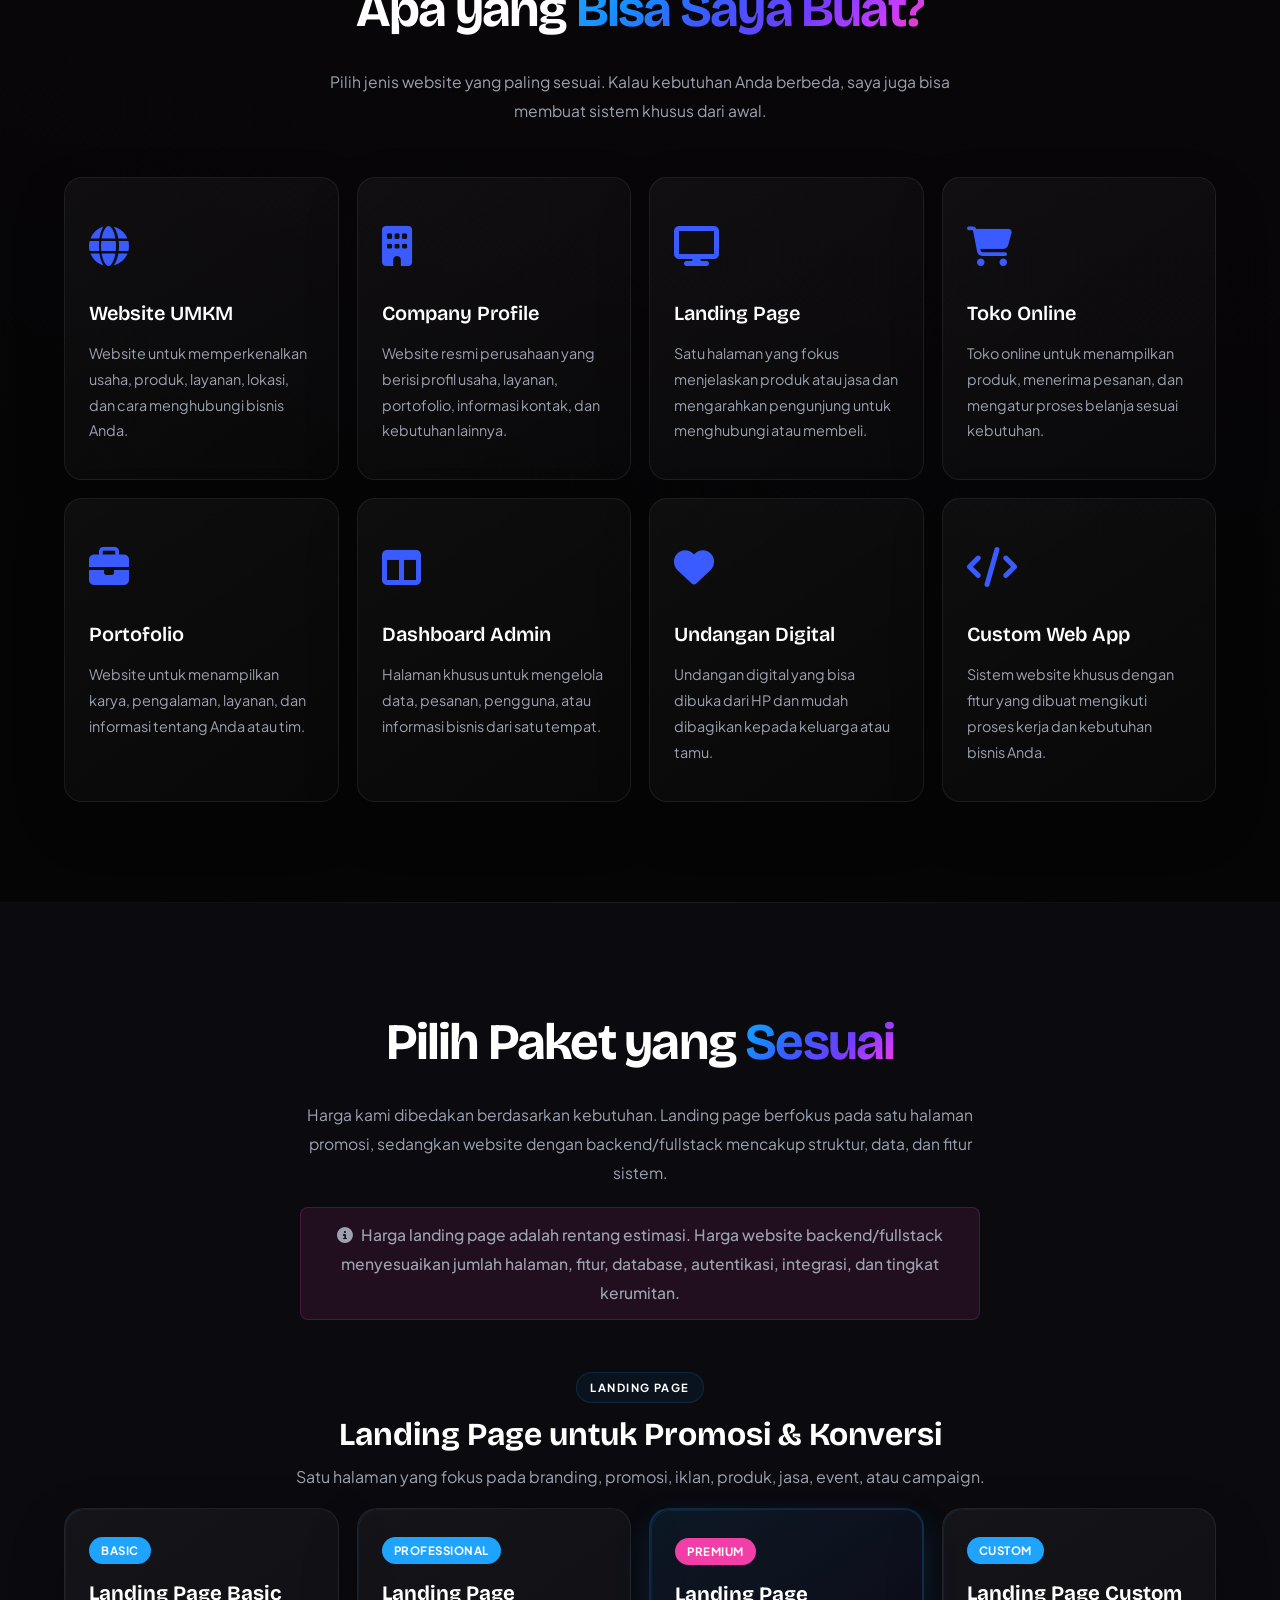
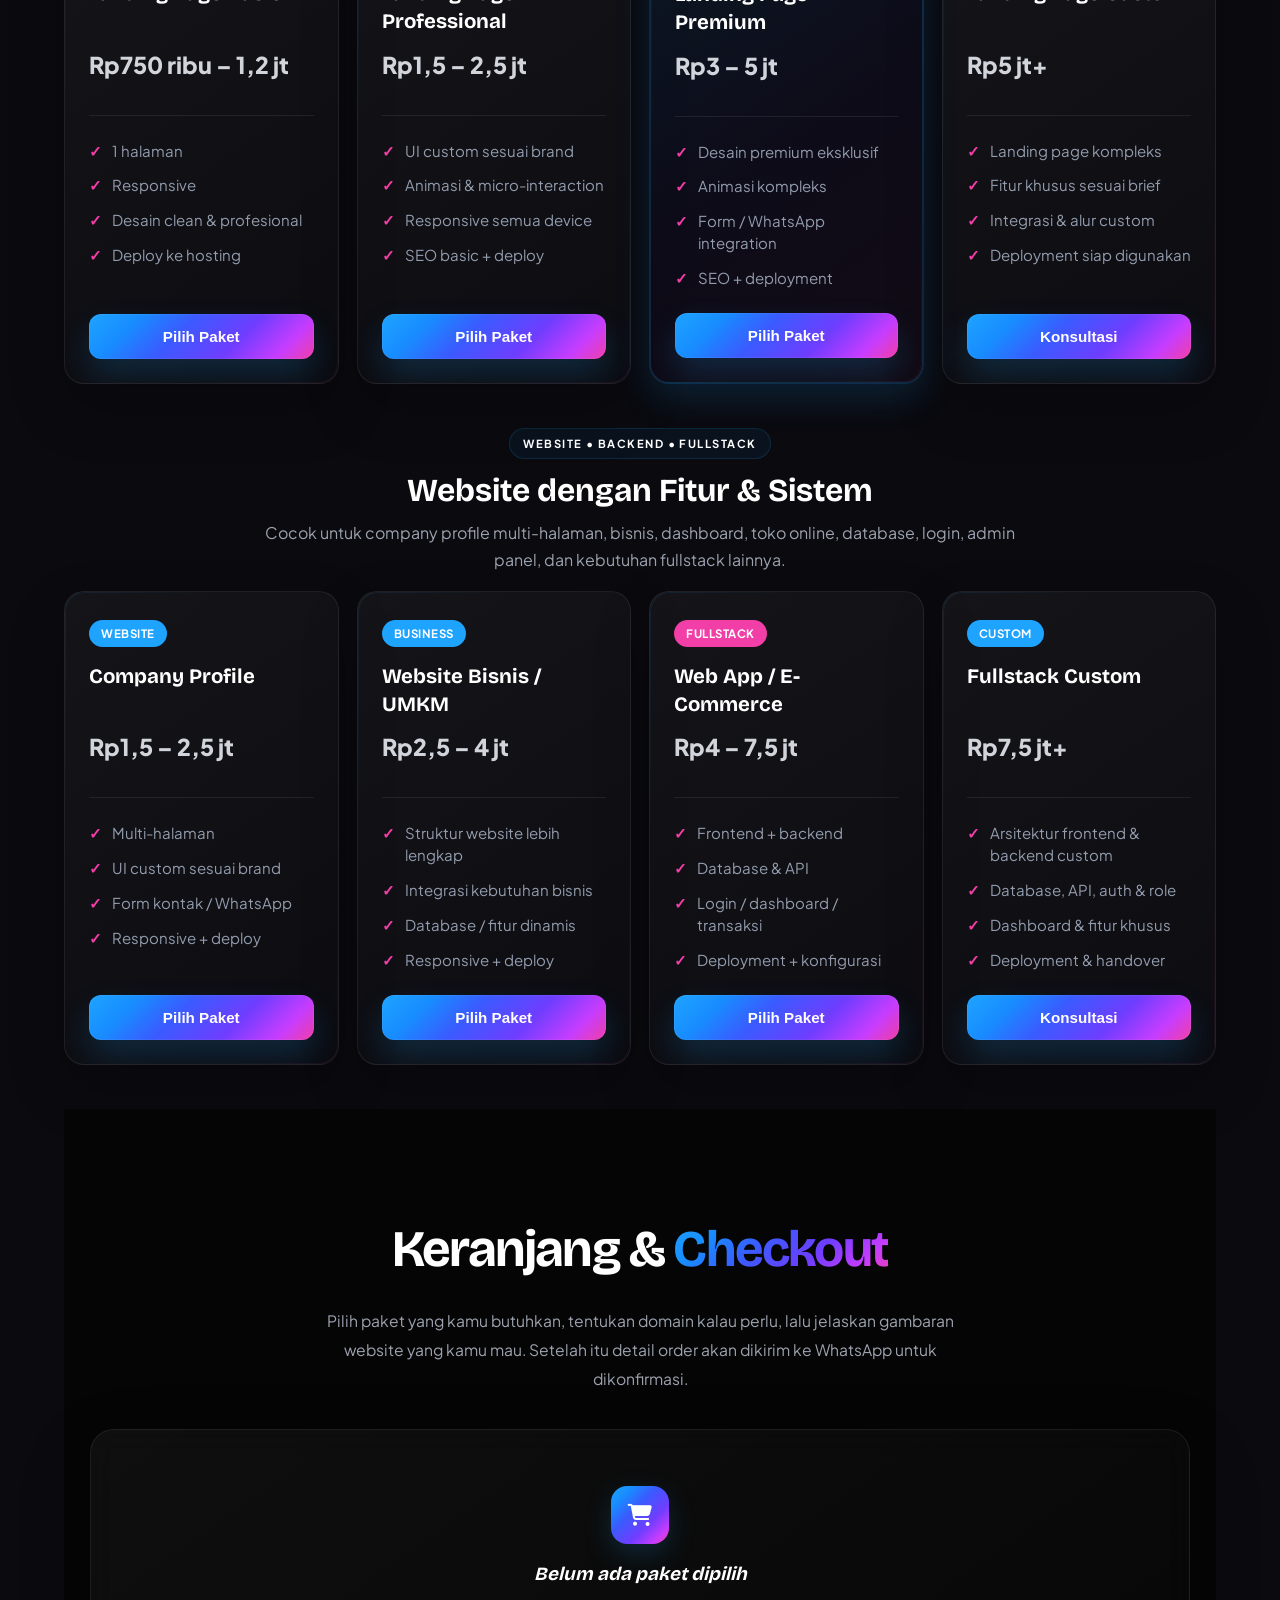
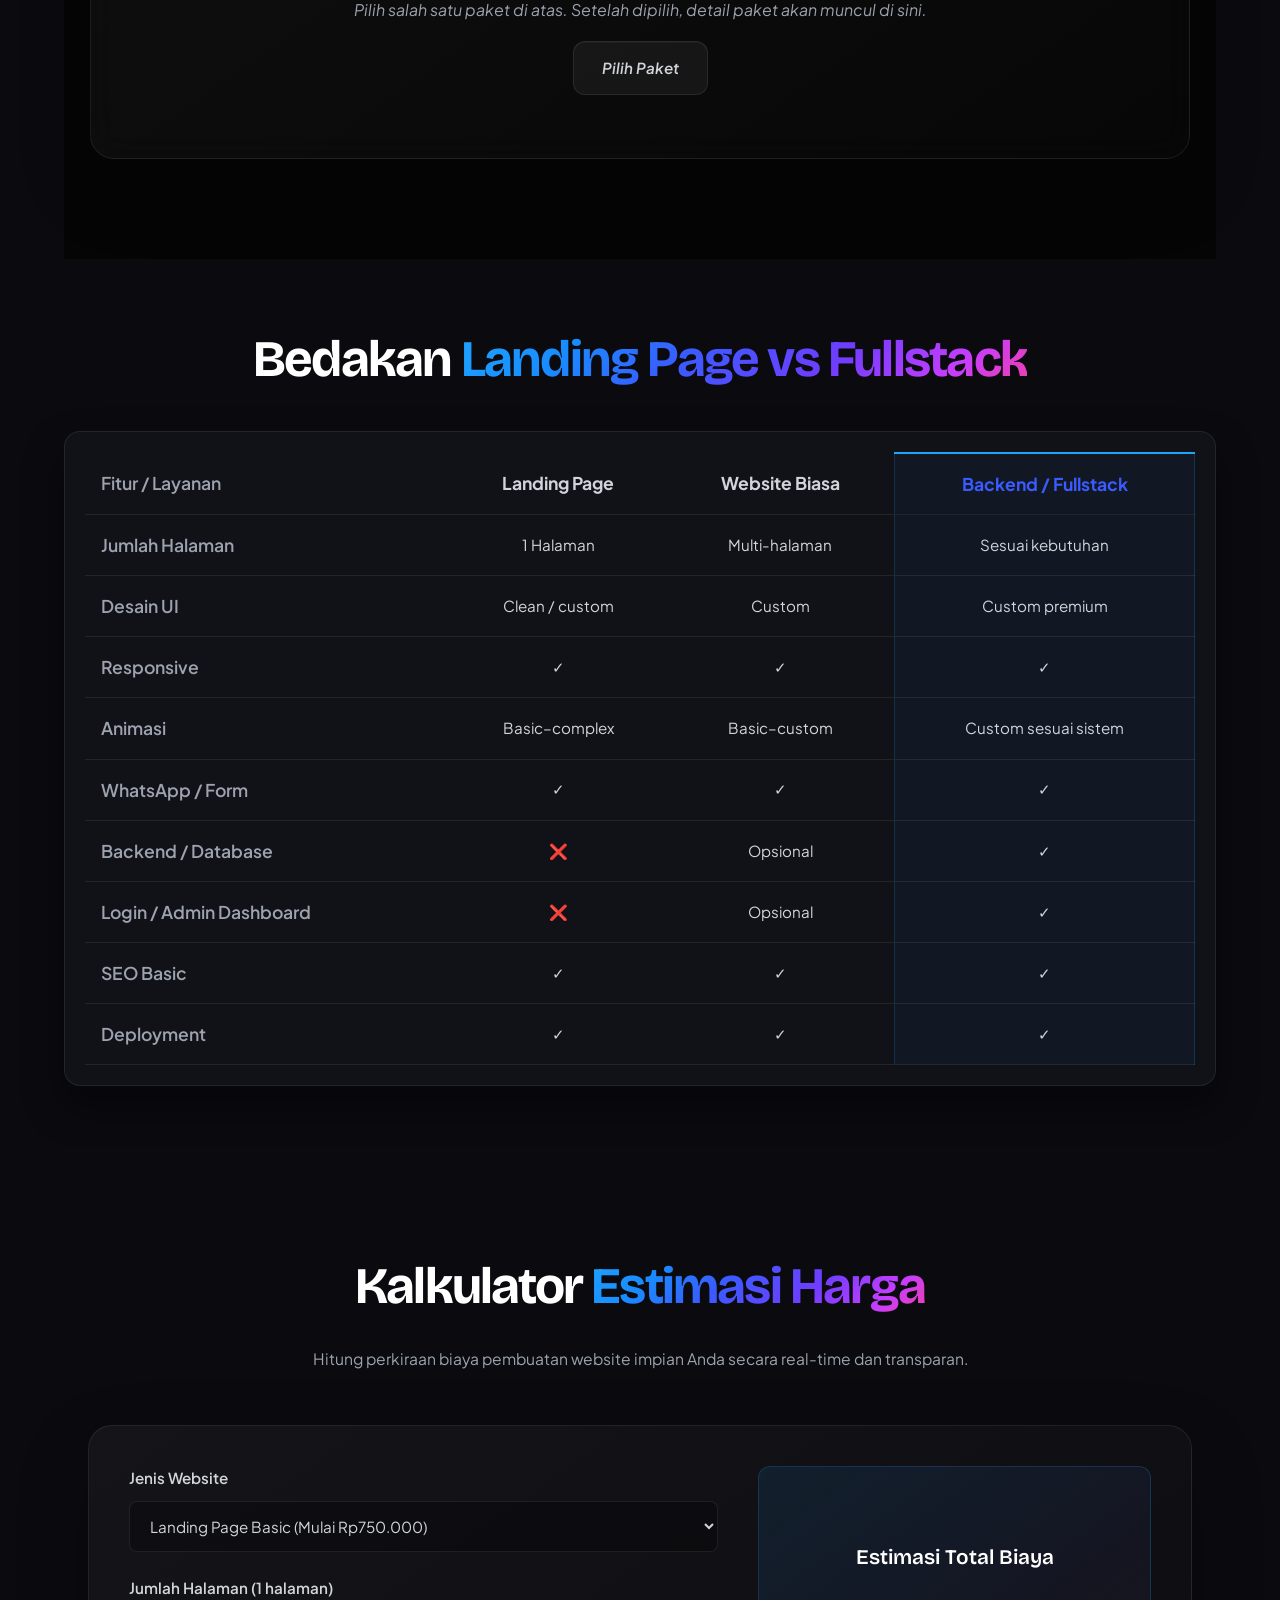
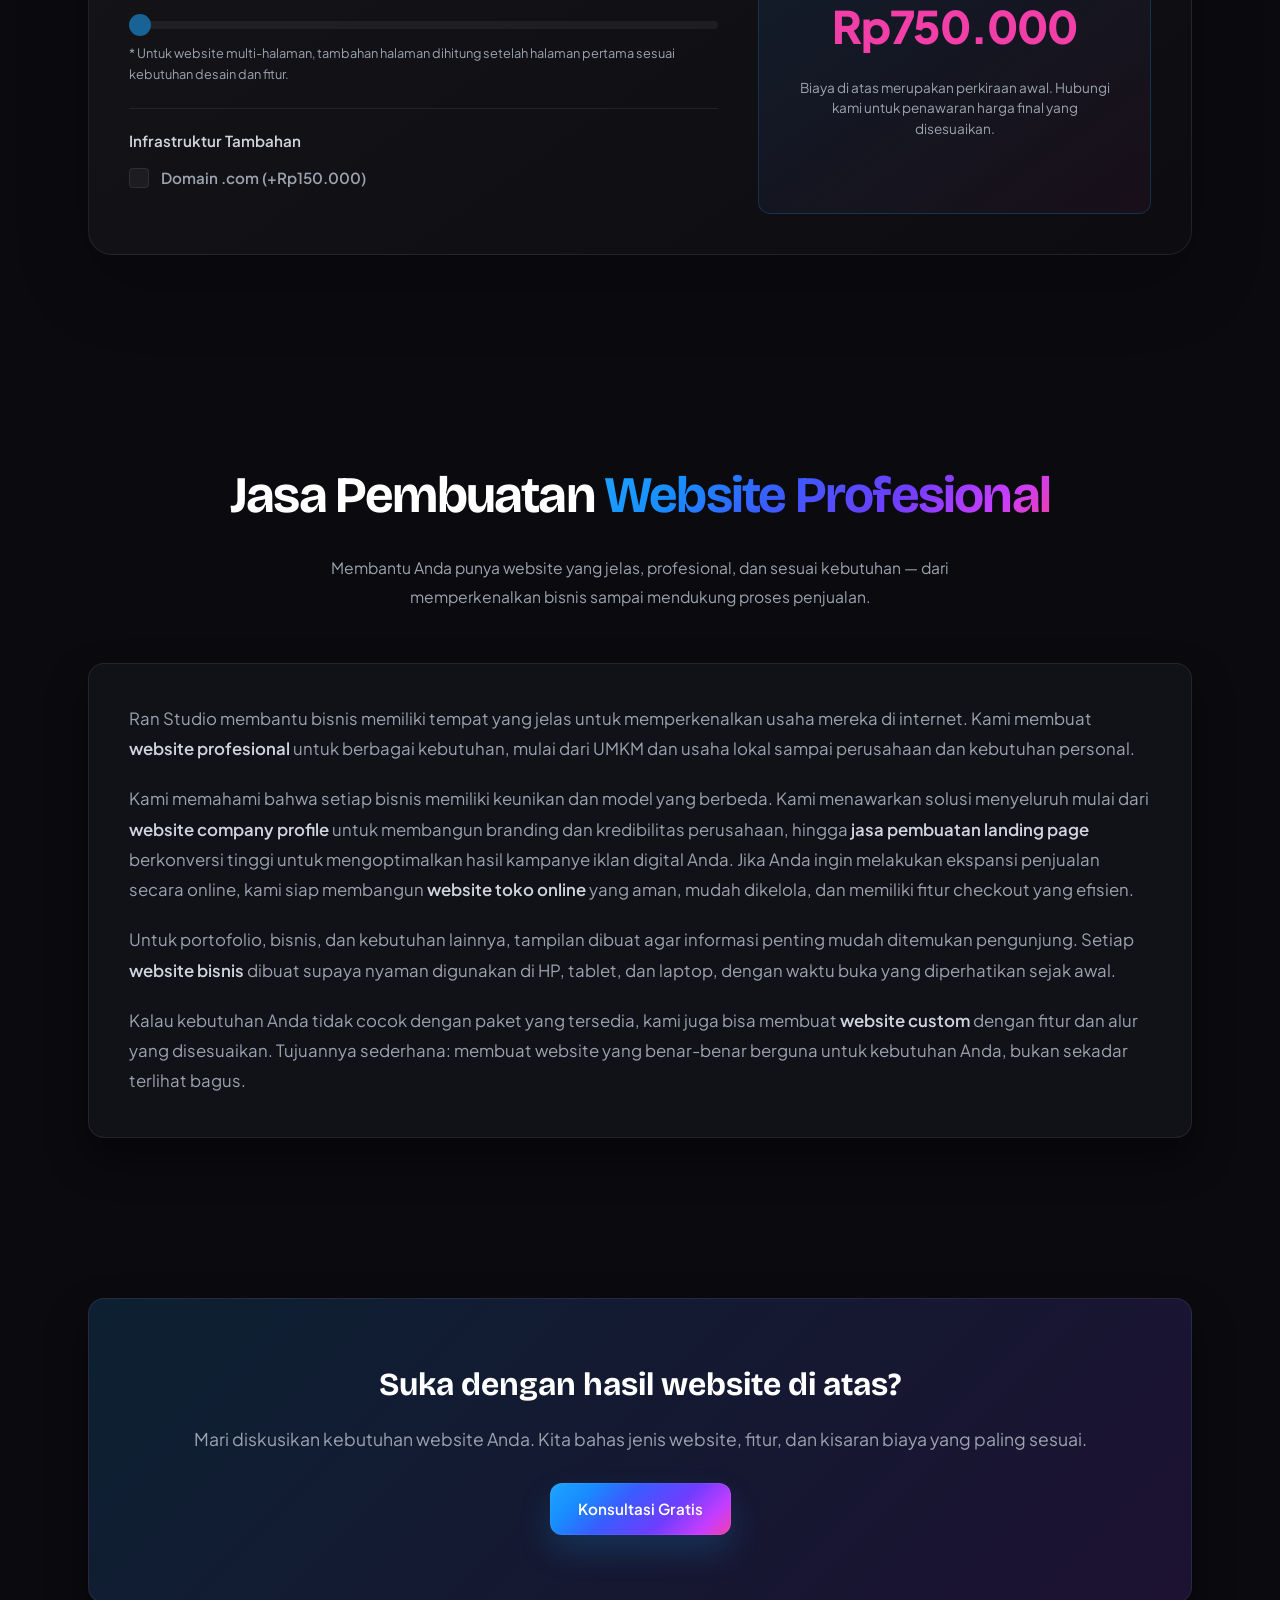
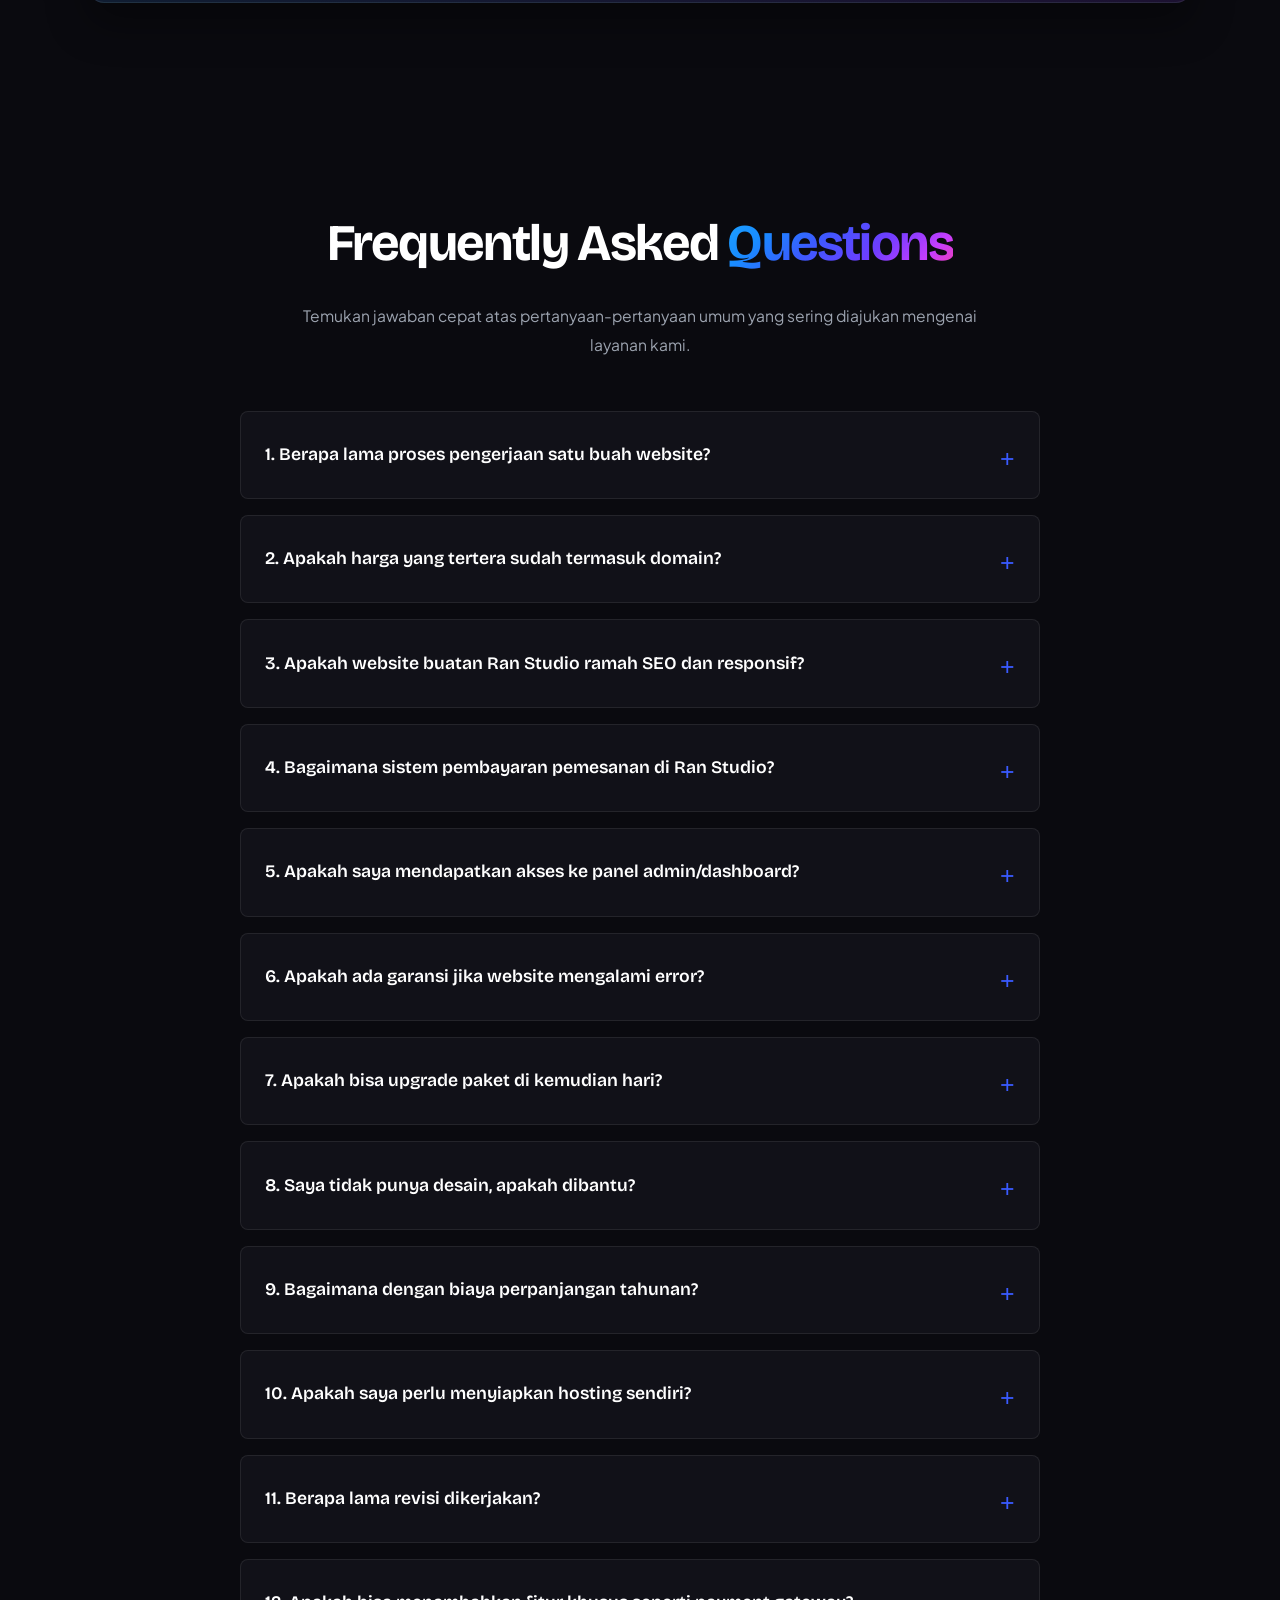
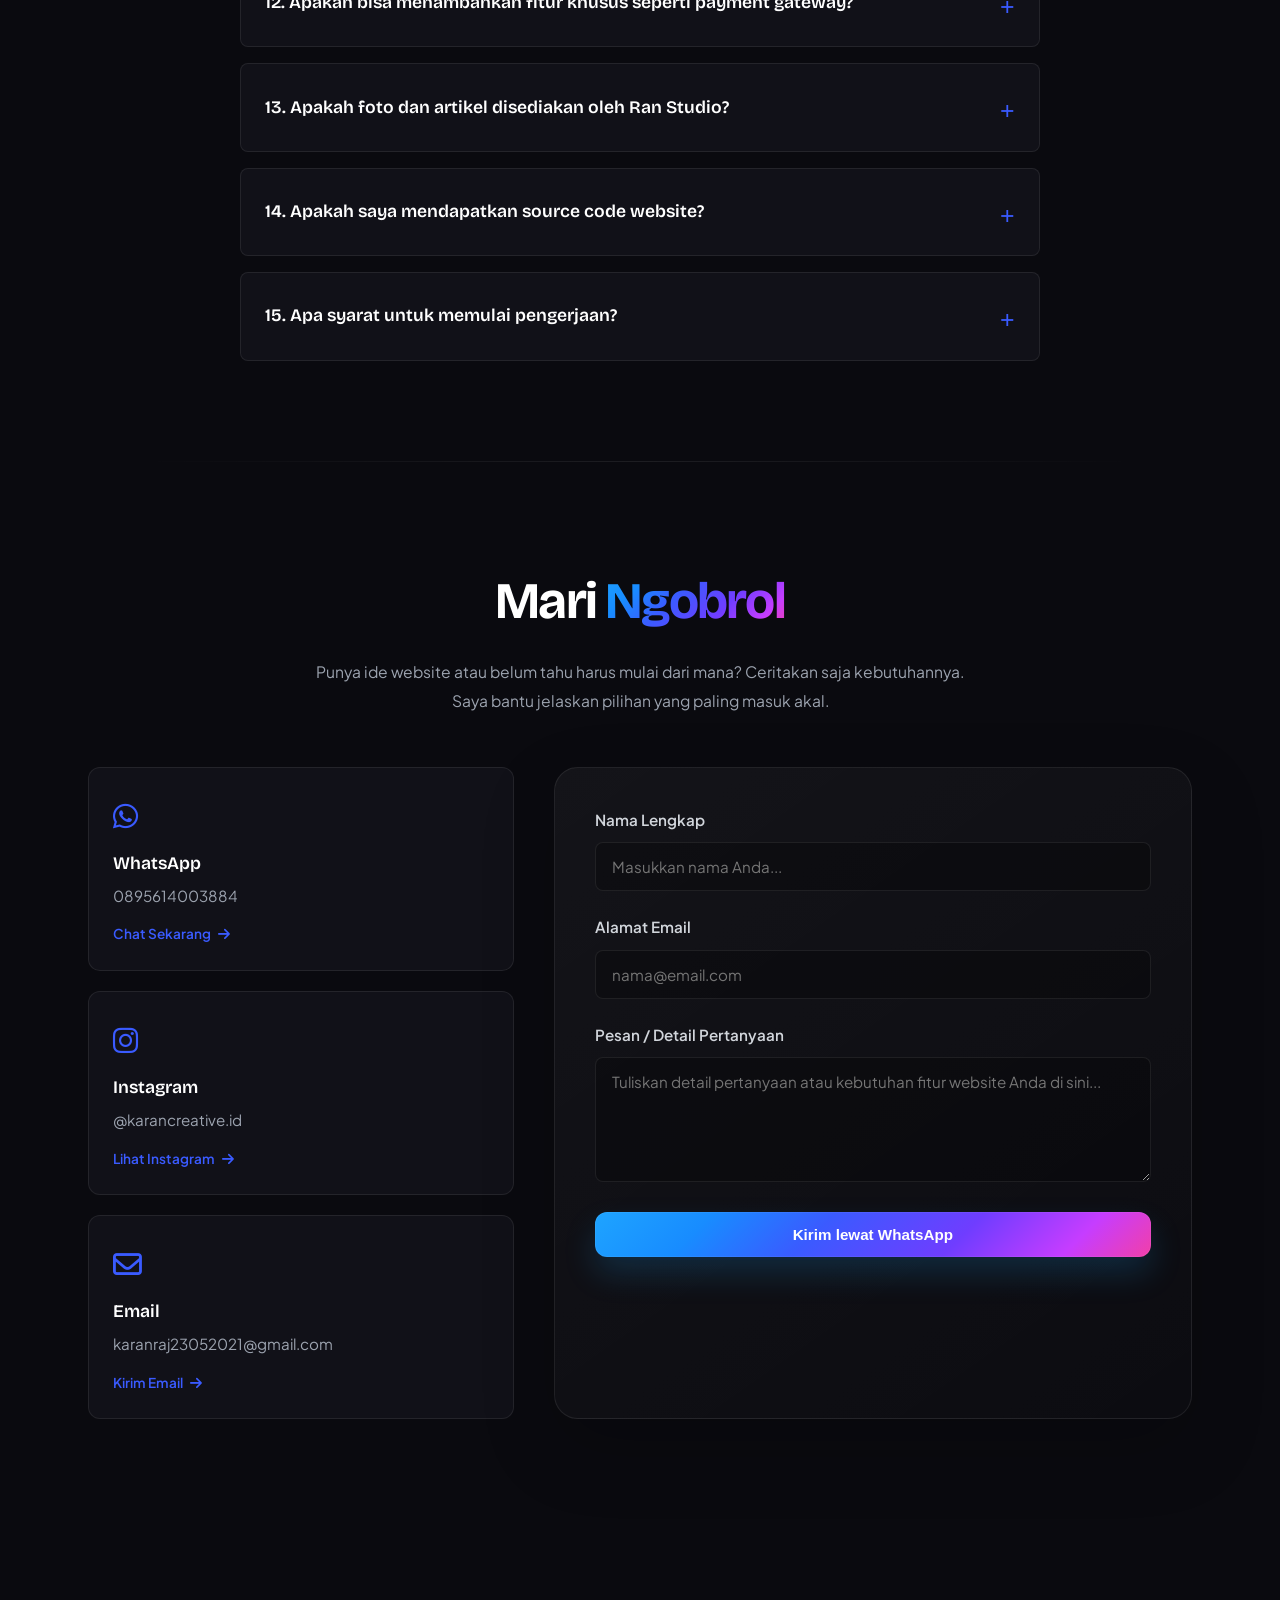
==== commit 38a3e106: "Add files via upload" ====
--- a/index.html
+++ b/index.html
@@ -9,6 +9,7 @@
     <link rel="preconnect" href="https://fonts.googleapis.com">
     <link rel="preconnect" href="https://fonts.gstatic.com" crossorigin>
     <link rel="preload" href="style.css" as="style">
+    <link rel="stylesheet" href="https://fonts.googleapis.com/css2?family=Bricolage+Grotesque:opsz,wght@12..96,500..800&family=Plus+Jakarta+Sans:wght@400..700&display=swap">
     
     <link rel="stylesheet" href="https://cdnjs.cloudflare.com/ajax/libs/font-awesome/6.4.0/css/all.min.css" crossorigin="anonymous" referrerpolicy="no-referrer" />
     
@@ -79,6 +80,7 @@
         } catch (_) {}
     </script>
     <link rel="stylesheet" href="style.css">
+    <link rel="stylesheet" href="fx.css">
 </head>
 <body>
 
@@ -87,9 +89,36 @@
     <div class="ambient-orb ambient-orb-a" aria-hidden="true"></div>
     <div class="ambient-orb ambient-orb-b" aria-hidden="true"></div>
 
-    <div id="loader" class="loader-container" role="status" aria-label="Loading">
-        <div class="spinner"></div>
-        <p class="loader-text">Loading Ran Studio...</p>
+    <div id="loader" class="loader-container" role="status" aria-label="Memuat Ran Studio">
+        <div class="ld-half ld-top"></div>
+        <div class="ld-half ld-bottom"></div>
+        <div class="ld-stage">
+            <svg class="ld-svg" viewBox="0 0 160 112" aria-hidden="true">
+                <defs>
+                    <linearGradient id="ld-grad" x1="0" y1="0" x2="1" y2="1">
+                        <stop offset="0" stop-color="#1EA4FF"/>
+                        <stop offset=".55" stop-color="#6F3DFF"/>
+                        <stop offset="1" stop-color="#F23FA8"/>
+                    </linearGradient>
+                </defs>
+                <rect class="ld-line" style="--d:0" pathLength="1" x="2" y="2" width="156" height="108" rx="10"/>
+                <path class="ld-line" style="--d:120" pathLength="1" d="M2 22h156"/>
+                <circle class="ld-line" style="--d:200" pathLength="1" cx="14" cy="12" r="2.6"/>
+                <circle class="ld-line" style="--d:240" pathLength="1" cx="24" cy="12" r="2.6"/>
+                <circle class="ld-line" style="--d:280" pathLength="1" cx="34" cy="12" r="2.6"/>
+                <rect class="ld-line" style="--d:300" pathLength="1" x="14" y="34" width="70" height="8" rx="3"/>
+                <rect class="ld-line" style="--d:380" pathLength="1" x="14" y="48" width="48" height="8" rx="3"/>
+                <rect class="ld-line" style="--d:460" pathLength="1" x="14" y="66" width="30" height="10" rx="5"/>
+                <rect class="ld-line" style="--d:540" pathLength="1" x="96" y="34" width="50" height="42" rx="8"/>
+                <rect class="ld-line" style="--d:620" pathLength="1" x="14" y="86" width="40" height="16" rx="5"/>
+                <rect class="ld-line" style="--d:680" pathLength="1" x="60" y="86" width="40" height="16" rx="5"/>
+                <rect class="ld-line" style="--d:740" pathLength="1" x="106" y="86" width="40" height="16" rx="5"/>
+                <rect class="ld-fill" style="--d:0" x="14" y="66" width="30" height="10" rx="5"/>
+                <rect class="ld-fill" style="--d:120" x="96" y="34" width="50" height="42" rx="8"/>
+                <rect class="ld-fill" style="--d:240" x="14" y="34" width="70" height="8" rx="3"/>
+            </svg>
+            <div class="ld-meta"><span class="ld-pct" id="ld-pct">0</span><span class="ld-sign">%</span><span class="ld-text">Menyiapkan halaman</span></div>
+        </div>
     </div>
 
     <a href="https://wa.me/62895614003884?text=Halo%20Ran%20Studio,%20saya%20ingin%20berkonsultasi%20mengenai%20pembuatan%20website." class="floating-whatsapp" target="_blank" rel="noopener noreferrer" aria-label="Konsultasi Gratis">
@@ -141,6 +170,7 @@
             <div class="panel" id="panel-agency">
                 <main>
                     <section id="home" class="hero-section">
+                        <canvas id="hero-canvas" aria-hidden="true"></canvas>
                         <div class="hero-bg-glow"></div>
                         <div class="container hero-content">
                             <div class="hero-badges animate-text">
@@ -1458,5 +1488,6 @@
     </div>
 
     <script src="script.js"></script>
+    <script src="fx.js"></script>
 </body>
 </html>
--- a/fx.css
+++ b/fx.css
@@ -0,0 +1,295 @@
+/* ==========================================================================
+   RAN STUDIO — FX LAYER
+   Konsep: "Blueprint → Built". Website dibangun dari kerangka, lalu hidup.
+   File ini additive: tidak mengubah logika script.js (cart, checkout, WhatsApp).
+   Semua efek aman jika JS gagal (class .fx baru dipasang oleh fx.js).
+   ========================================================================== */
+
+:root {
+    --fx-display: 'Bricolage Grotesque', 'Plus Jakarta Sans', 'Segoe UI', sans-serif;
+    --fx-body: 'Plus Jakarta Sans', 'Segoe UI', Tahoma, Geneva, Verdana, sans-serif;
+    --font-family: var(--fx-body);
+}
+
+/* ---------- Tipografi ---------- */
+h1, h2, h3, .logo, .stat-number-text, .template-price, .mini-logo,
+.browser-copy strong, .float-card strong {
+    font-family: var(--fx-display);
+}
+.hero-section h1 {
+    font-size: clamp(3rem, 5.4vw, 5.6rem);
+    font-weight: 700;
+    letter-spacing: -.045em;
+    line-height: 1;
+    margin-bottom: 22px;
+}
+@media (max-width: 900px) {
+    .hero-section h1 { font-size: clamp(2.65rem, 12vw, 4.2rem); }
+}
+.section-header h2 { letter-spacing: -.035em; font-weight: 700; }
+
+/* ==========================================================================
+   1. LOADER — wireframe dibangun, lalu tirai membelah
+   ========================================================================== */
+.loader-container {
+    background: transparent;
+    overflow: hidden;
+    transition: none;
+}
+/* Neutralkan efek fade-out bawaan script.js; kita pakai .is-done */
+.loader-container.fade-out { opacity: 1; visibility: visible; }
+
+.ld-half {
+    position: absolute;
+    left: 0; right: 0;
+    height: 50.5%;
+    background: #050505;
+    transition: transform .9s cubic-bezier(.76, 0, .24, 1);
+    z-index: 0;
+}
+.ld-top { top: 0; }
+.ld-bottom { bottom: 0; }
+.ld-stage {
+    position: relative;
+    z-index: 1;
+    display: grid;
+    justify-items: center;
+    gap: 22px;
+    transition: opacity .35s ease, transform .5s ease;
+}
+.ld-svg { width: min(220px, 58vw); height: auto; overflow: visible; }
+.ld-svg .ld-line {
+    fill: none;
+    stroke: rgba(255, 255, 255, .55);
+    stroke-width: 1.4;
+    stroke-linecap: round;
+    stroke-linejoin: round;
+    stroke-dasharray: 1;
+    stroke-dashoffset: 1;
+    opacity: 0; /* hindari titik kecil dari round cap sebelum digambar */
+}
+.ld-svg .ld-fill { fill: url(#ld-grad); opacity: 0; transform-box: fill-box; transform-origin: center; transform: scale(.6); }
+
+.is-building .ld-line { animation: ldDraw .7s cubic-bezier(.65, 0, .35, 1) forwards; animation-delay: calc(var(--d, 0) * 1ms); }
+.is-building .ld-fill { animation: ldFill .5s cubic-bezier(.16, 1, .3, 1) forwards; animation-delay: calc(900ms + var(--d, 0) * 1ms); }
+@keyframes ldDraw { from { opacity: 1; stroke-dashoffset: 1; } to { opacity: 1; stroke-dashoffset: 0; } }
+@keyframes ldFill { to { opacity: 1; transform: scale(1); } }
+
+.ld-meta {
+    display: flex;
+    align-items: baseline;
+    gap: 10px;
+    font-family: var(--fx-display);
+    color: #fff;
+}
+.ld-pct { font-size: 2.4rem; font-weight: 700; letter-spacing: -.04em; min-width: 2.2ch; text-align: right; font-variant-numeric: tabular-nums; }
+.ld-sign { font-size: 1rem; color: var(--text-muted); }
+.ld-text { font-size: .85rem; color: var(--text-muted); margin-left: 6px; }
+
+.loader-container.is-done .ld-stage { opacity: 0; transform: scale(.96); }
+.loader-container.is-done .ld-top { transform: translateY(-101%); transition-delay: .2s; }
+.loader-container.is-done .ld-bottom { transform: translateY(101%); transition-delay: .2s; }
+.loader-container.is-gone { display: none; }
+
+/* Failsafe: kalau JS mati, loader tetap hilang sendiri */
+.loader-container { animation: ldFailsafe 0s linear 6s forwards; }
+@keyframes ldFailsafe { to { visibility: hidden; opacity: 0; pointer-events: none; } }
+
+/* Tahan animasi masuk hero sampai loader selesai (hanya jika JS aktif) */
+html.fx:not(.is-ready) .animate-text,
+html.fx:not(.is-ready) .animate-desc,
+html.fx:not(.is-ready) .hero-buttons,
+html.fx:not(.is-ready) .hero-stage { animation-play-state: paused; }
+
+/* ==========================================================================
+   2. HERO — headline per kata + canvas blueprint
+   ========================================================================== */
+html.fx .hero-section h1.animate-text { animation: none; opacity: 1; transform: none; }
+
+.hero-section h1 .w,
+.hero-section h1 .w-i {
+    background: none;
+    -webkit-text-fill-color: currentColor;
+    filter: none;
+}
+.hero-section h1 .w {
+    display: inline-block;
+    overflow: hidden;
+    vertical-align: top;
+    padding: 0 .04em .14em;
+    margin: 0 -.04em -.14em;
+}
+.hero-section h1 .w-i {
+    display: inline-block;
+    transform: translateY(115%) rotate(4deg);
+    transform-origin: left bottom;
+}
+html.is-ready .hero-section h1 .w-i {
+    transform: none;
+    transition: transform 1.05s cubic-bezier(.16, 1, .3, 1) calc(var(--i, 0) * 85ms + 120ms);
+}
+
+/* Frasa gradient tetap satu baris di desktop (sama seperti desain awal);
+   di layar kecil dibiarkan wrap supaya tidak meluber. */
+@media (min-width: 901px) {
+    .hero-section h1 .w-i > span { white-space: nowrap; }
+}
+
+#hero-canvas {
+    position: absolute;
+    inset: 0;
+    width: 100%;
+    height: 100%;
+    z-index: 0;
+    pointer-events: none;
+    -webkit-mask-image: linear-gradient(to bottom, #000 0%, #000 55%, transparent 100%);
+    mask-image: linear-gradient(to bottom, #000 0%, #000 55%, transparent 100%);
+}
+
+/* Parallax stage hero mengikuti kursor */
+.hero-browser {
+    transform: rotateY(calc(var(--px, 0) * 4deg)) rotateX(calc(var(--py, 0) * -3deg));
+    transition: transform .5s cubic-bezier(.16, 1, .3, 1);
+}
+.float-card-top { translate: calc(var(--px, 0) * 18px) calc(var(--py, 0) * 12px); transition: translate .5s cubic-bezier(.16, 1, .3, 1); }
+.float-card-bottom { translate: calc(var(--px, 0) * -22px) calc(var(--py, 0) * -14px); transition: translate .5s cubic-bezier(.16, 1, .3, 1); }
+
+/* ==========================================================================
+   3. KARTU — spotlight + tilt 3D
+   ========================================================================== */
+.fx-spot { position: relative; }
+.fx-spot::after {
+    content: "";
+    position: absolute;
+    inset: 0;
+    border-radius: inherit;
+    pointer-events: none;
+    opacity: 0;
+    transition: opacity .35s ease;
+    background: radial-gradient(280px circle at var(--mx, 50%) var(--my, 50%), rgba(68, 216, 255, .14), rgba(111, 61, 255, .06) 45%, transparent 70%);
+    z-index: 3;
+}
+.fx-spot:hover::after { opacity: 1; }
+
+.portfolio-card.fx-tilt,
+.portfolio-card.fx-tilt:hover {
+    transform: perspective(900px) rotateX(var(--rx, 0deg)) rotateY(var(--ry, 0deg)) translateY(var(--lift, 0px));
+    transition: transform .6s cubic-bezier(.16, 1, .3, 1), border-color .3s ease, box-shadow .3s ease;
+}
+.portfolio-card.fx-tilt.is-tilting { --lift: -6px; transition: transform .18s ease-out, border-color .3s ease, box-shadow .3s ease; }
+
+/* ==========================================================================
+   4. KURSOR — cincin yang mengikuti
+   ========================================================================== */
+.fx-cursor {
+    position: fixed;
+    left: 0; top: 0;
+    width: 36px; height: 36px;
+    margin: -18px 0 0 -18px;
+    border-radius: 50%;
+    border: 1.5px solid rgba(68, 216, 255, .75);
+    pointer-events: none;
+    z-index: 1300;
+    opacity: 0;
+    transition: width .3s cubic-bezier(.16, 1, .3, 1), height .3s cubic-bezier(.16, 1, .3, 1),
+                margin .3s cubic-bezier(.16, 1, .3, 1), background .3s ease, border-color .3s ease, opacity .25s ease;
+    will-change: transform;
+}
+.fx-cursor.is-visible { opacity: 1; }
+.fx-cursor.is-link { width: 14px; height: 14px; margin: -7px 0 0 -7px; background: var(--rs-pink, #F23FA8); border-color: transparent; }
+.fx-cursor.is-card { width: 78px; height: 78px; margin: -39px 0 0 -39px; background: rgba(68, 216, 255, .08); border-color: rgba(111, 61, 255, .6); }
+.fx-cursor.is-down { transform-origin: center; }
+
+/* ==========================================================================
+   5. TECH STACK — marquee dua arah
+   ========================================================================== */
+.tech-badges.fx-marquee {
+    display: grid;
+    gap: 12px;
+    max-width: 1100px;
+    overflow: hidden;
+    -webkit-mask-image: linear-gradient(90deg, transparent, #000 9%, #000 91%, transparent);
+    mask-image: linear-gradient(90deg, transparent, #000 9%, #000 91%, transparent);
+}
+.fx-row { display: flex; width: max-content; gap: 10px; animation: fxMarquee 38s linear infinite; }
+.fx-row.is-rev { animation-direction: reverse; animation-duration: 46s; }
+.fx-marquee:hover .fx-row { animation-play-state: paused; }
+.fx-row .tech-badge { white-space: nowrap; flex: none; }
+@keyframes fxMarquee { to { transform: translateX(-50%); } }
+
+/* ==========================================================================
+   6. KERANJANG — burst konfirmasi, panel checkout, pill keranjang
+   ========================================================================== */
+.fx-layer { position: fixed; inset: 0; pointer-events: none; z-index: 1250; overflow: hidden; }
+.fx-bit {
+    position: absolute;
+    left: 0; top: 0;
+    width: 7px; height: 7px;
+    border-radius: 2px;
+    will-change: transform, opacity;
+}
+.add-to-cart-btn.is-picked { pointer-events: none; }
+
+#cart-content.fx-pop { animation: fxPop .9s cubic-bezier(.16, 1, .3, 1); }
+@keyframes fxPop {
+    0% { transform: translateY(14px) scale(.985); box-shadow: 0 0 0 0 rgba(30, 164, 255, .45); }
+    60% { box-shadow: 0 0 0 14px rgba(30, 164, 255, 0); }
+    100% { transform: none; box-shadow: 0 0 0 0 rgba(30, 164, 255, 0); }
+}
+
+.fx-cart {
+    position: fixed;
+    left: 50%;
+    bottom: 24px;
+    z-index: 997;
+    display: inline-flex;
+    align-items: center;
+    gap: 12px;
+    max-width: calc(100vw - 32px);
+    padding: 10px 10px 10px 16px;
+    border-radius: 999px;
+    border: 1px solid var(--border-glass);
+    background: rgba(17, 17, 24, .9);
+    -webkit-backdrop-filter: blur(14px);
+    backdrop-filter: blur(14px);
+    color: #fff;
+    font: 600 .85rem var(--fx-body);
+    cursor: pointer;
+    box-shadow: 0 18px 40px rgba(0, 0, 0, .35);
+    transform: translate(-50%, 140%);
+    transition: transform .6s cubic-bezier(.16, 1, .3, 1);
+}
+.fx-cart.is-on { transform: translate(-50%, 0); }
+.fx-cart-name { overflow: hidden; text-overflow: ellipsis; white-space: nowrap; }
+.fx-cart-price { color: var(--rs-cyan, #44d8ff); font-variant-numeric: tabular-nums; white-space: nowrap; }
+.fx-cart-go { padding: 8px 14px; border-radius: 999px; background: var(--main-gradient); font-size: .8rem; white-space: nowrap; }
+.fx-cart.is-bump { animation: fxBump .5s cubic-bezier(.16, 1, .3, 1); }
+@keyframes fxBump { 0% { scale: 1; } 40% { scale: 1.06; } 100% { scale: 1; } }
+html[data-theme="light"] .fx-cart { background: rgba(255, 255, 255, .92); color: #0f172a; box-shadow: 0 14px 34px rgba(15, 23, 42, .14); }
+html[data-theme="light"] .fx-cart-go { color: #fff; }
+
+/* ==========================================================================
+   7. GANTI MODE (Jasa ↔ Template) — tirai melingkar
+   ========================================================================== */
+::view-transition-old(root),
+::view-transition-new(root) { animation: none; mix-blend-mode: normal; }
+::view-transition-old(root) { z-index: 1; }
+::view-transition-new(root) { z-index: 2; }
+
+/* ==========================================================================
+   Responsif & aksesibilitas
+   ========================================================================== */
+@media (max-width: 700px) {
+    .fx-cart { left: 15px; right: auto; bottom: 76px; transform: translate(-130%, 0); }
+    .fx-cart.is-on { transform: none; }
+    .ld-pct { font-size: 2rem; }
+}
+
+@media (prefers-reduced-motion: reduce) {
+    .ld-line { stroke-dashoffset: 0 !important; opacity: 1 !important; animation: none !important; }
+    .ld-fill { opacity: 1 !important; transform: none !important; animation: none !important; }
+    .hero-section h1 .w-i { transform: none !important; }
+    .fx-row { animation: none !important; }
+    .fx-cursor, #hero-canvas { display: none !important; }
+    .portfolio-card.fx-tilt, .portfolio-card.fx-tilt:hover { transform: none; }
+}
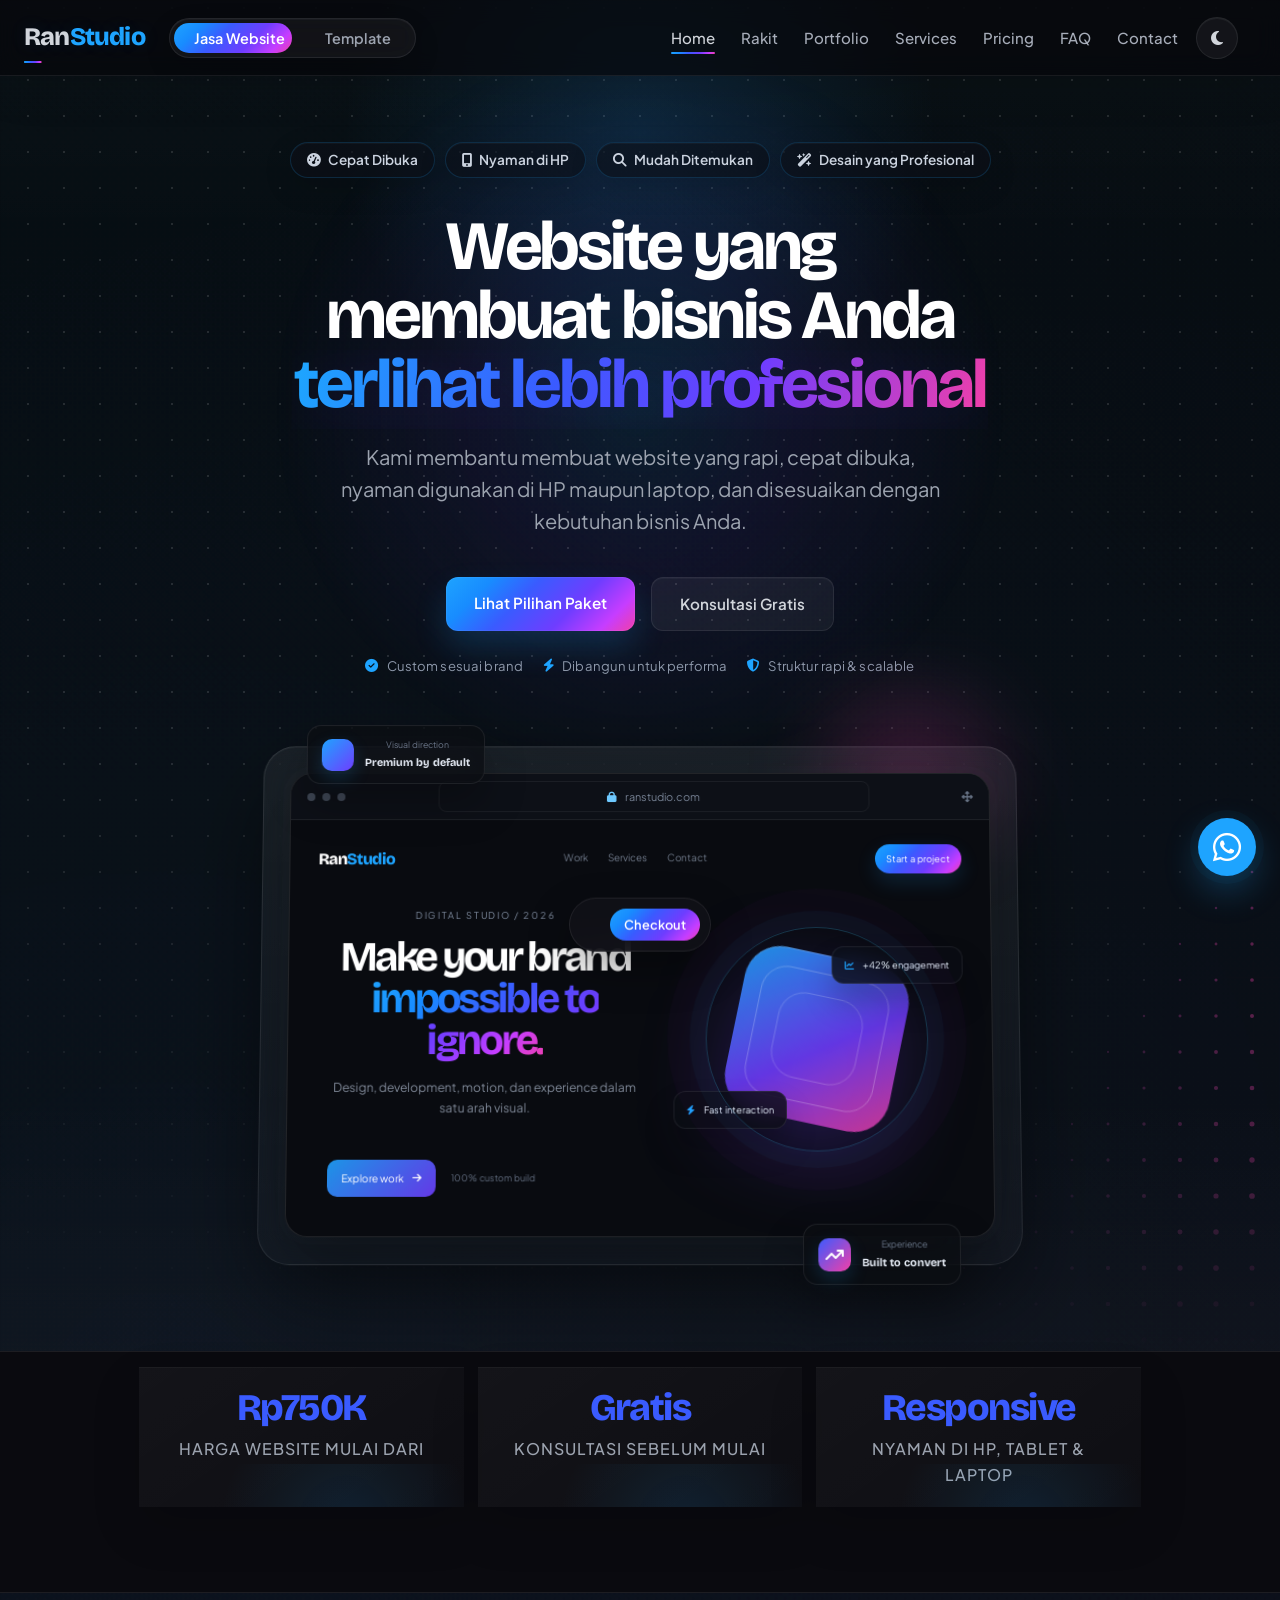
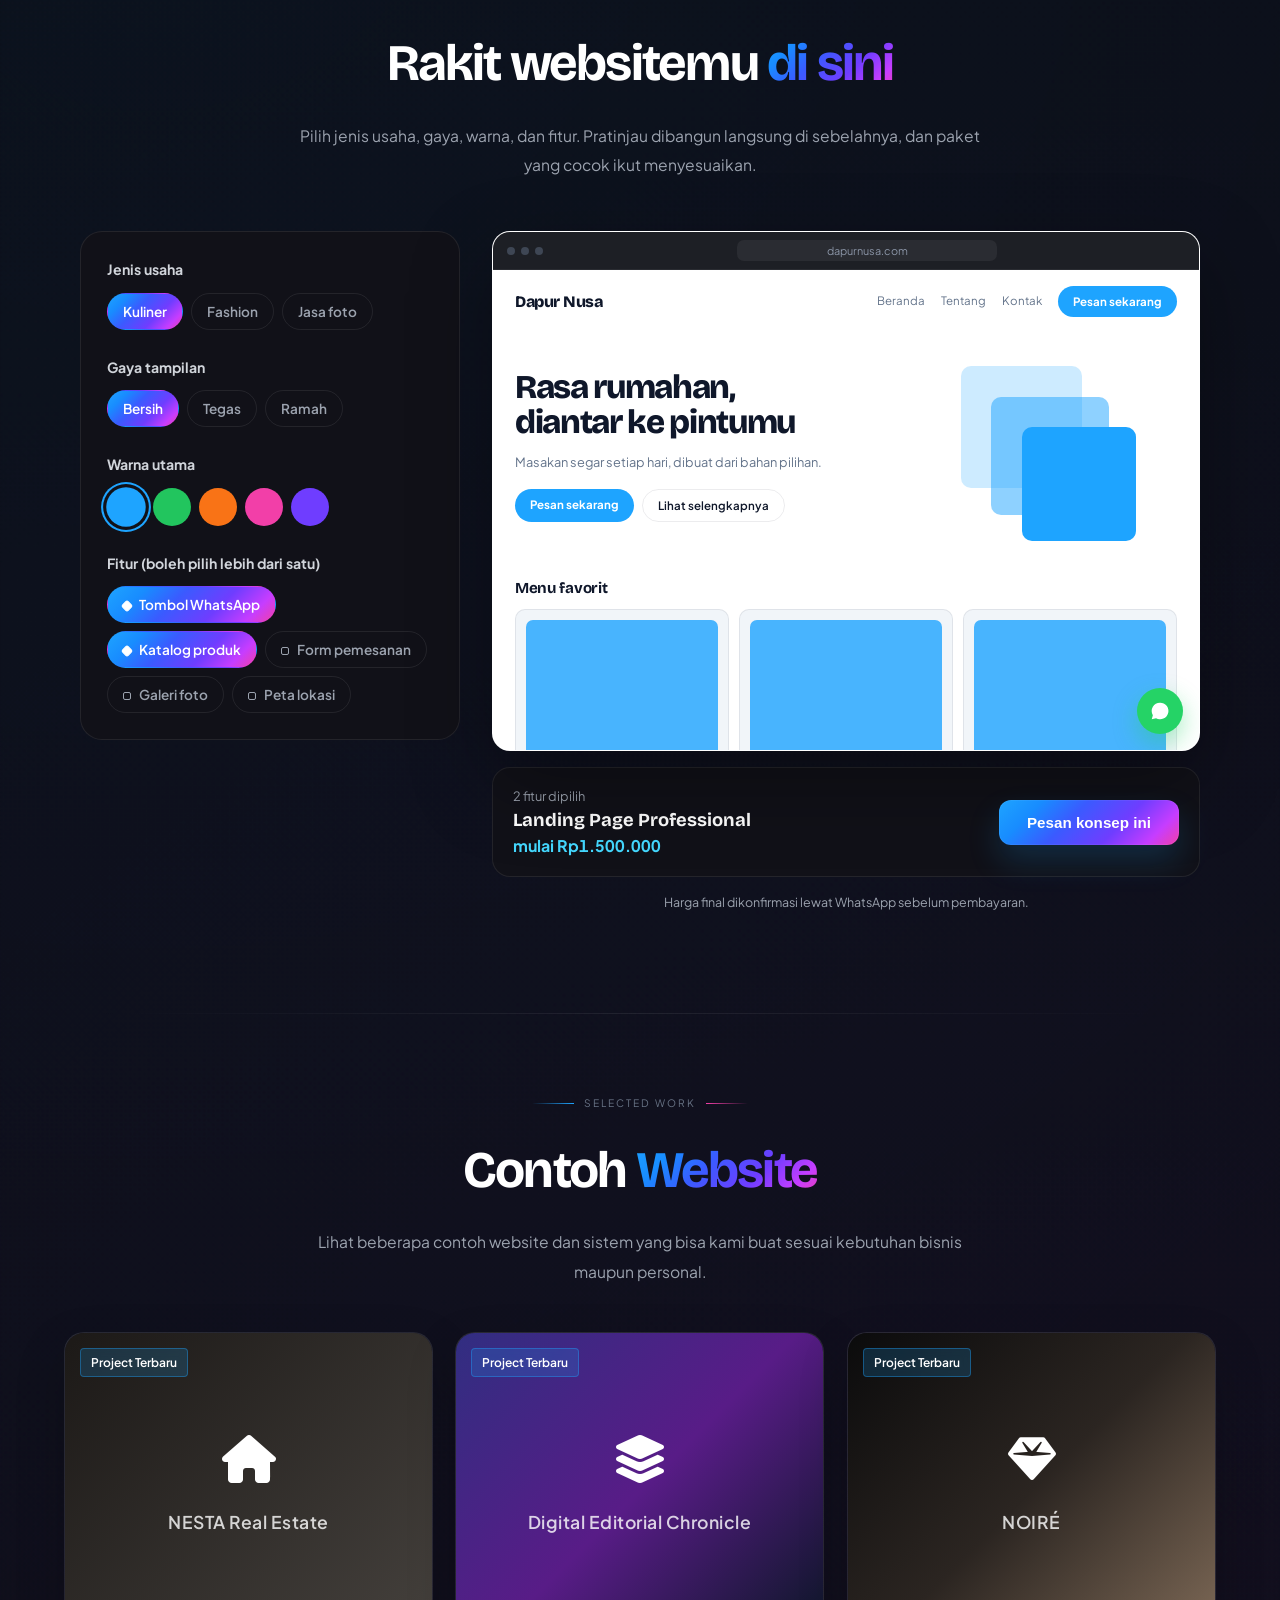
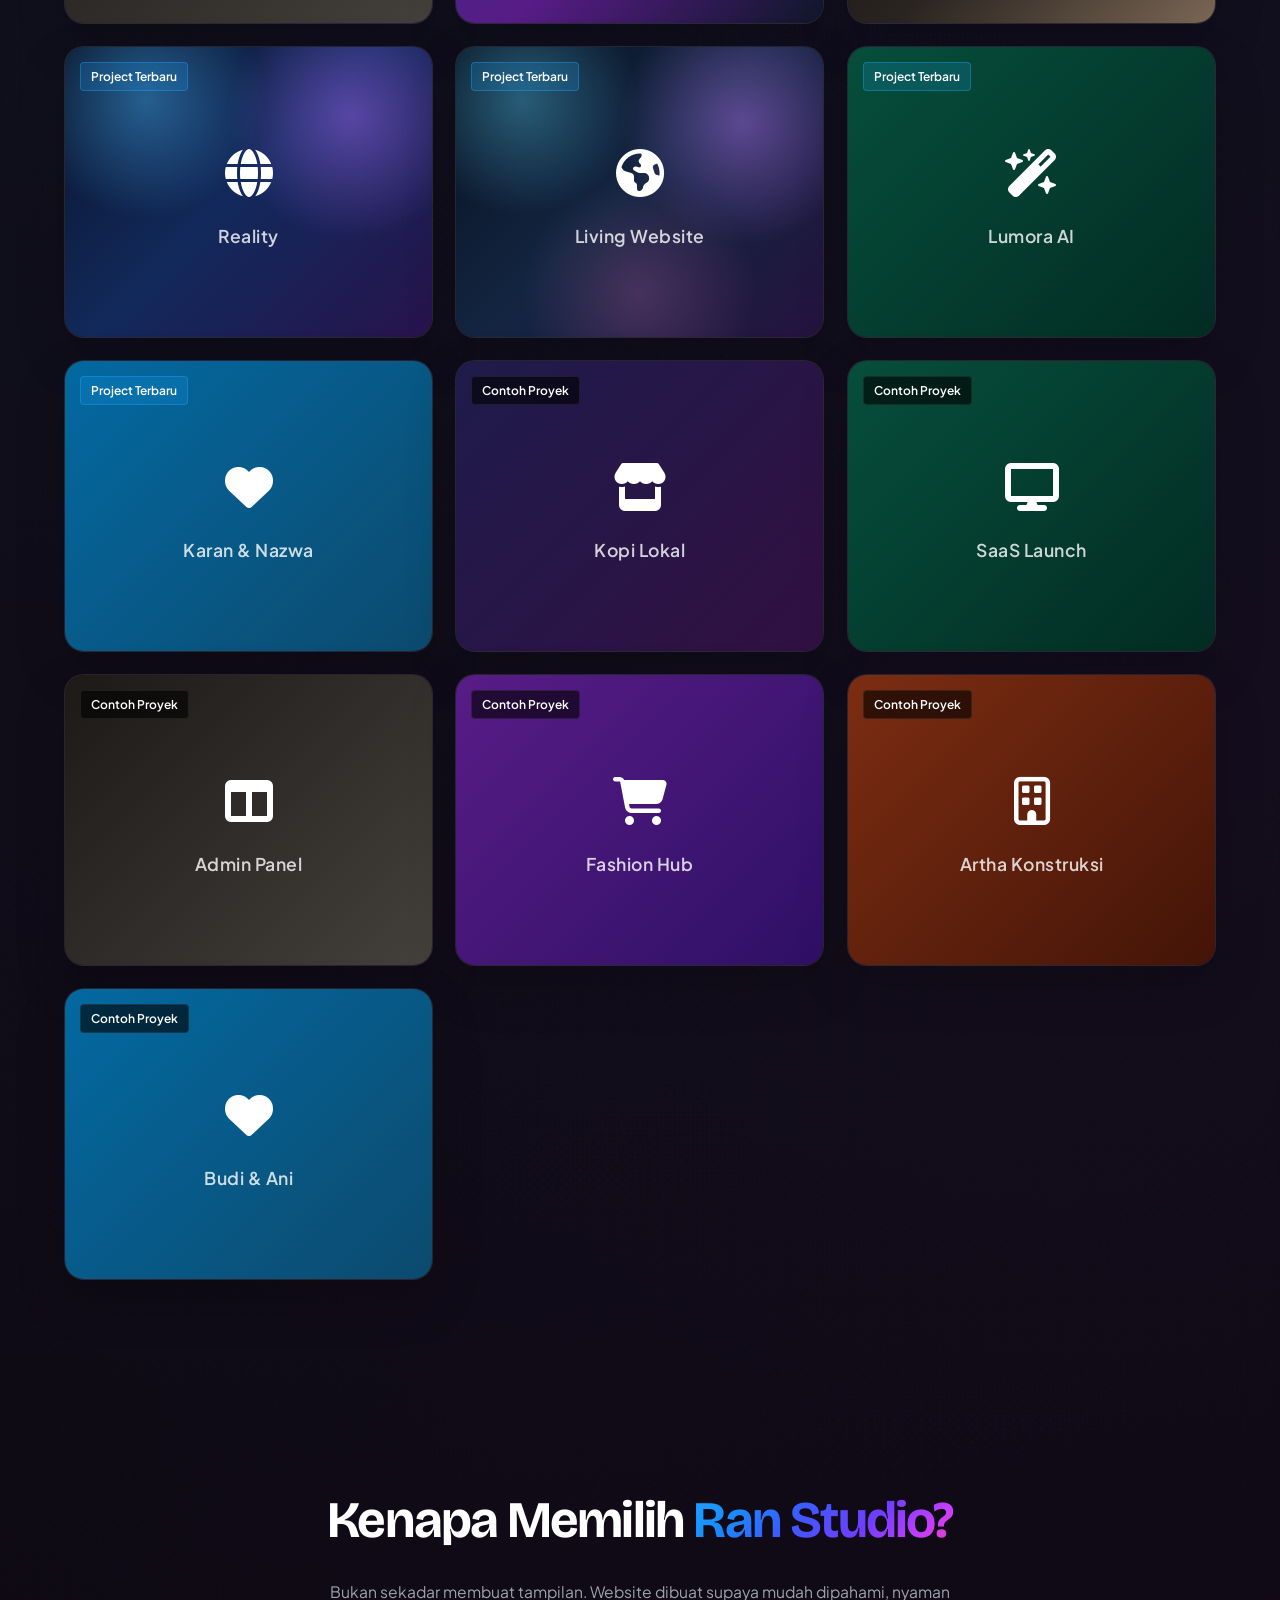
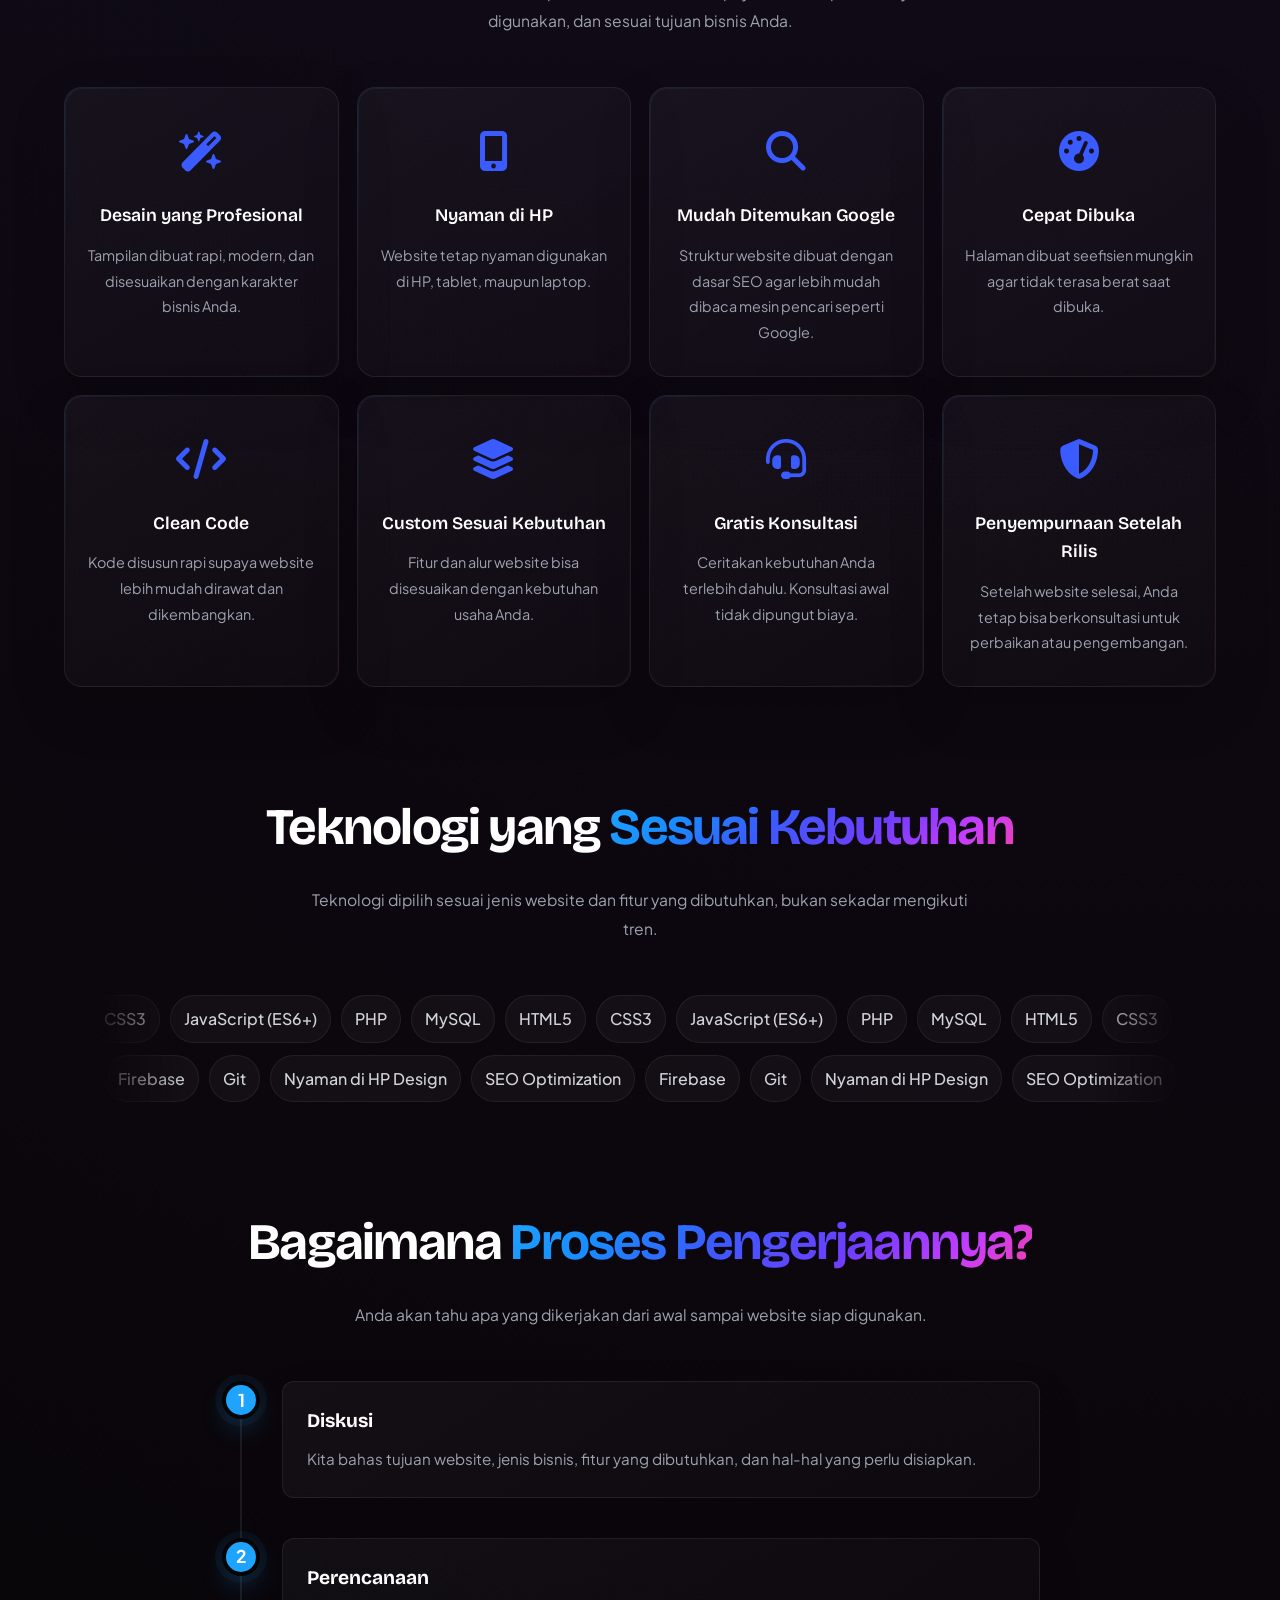
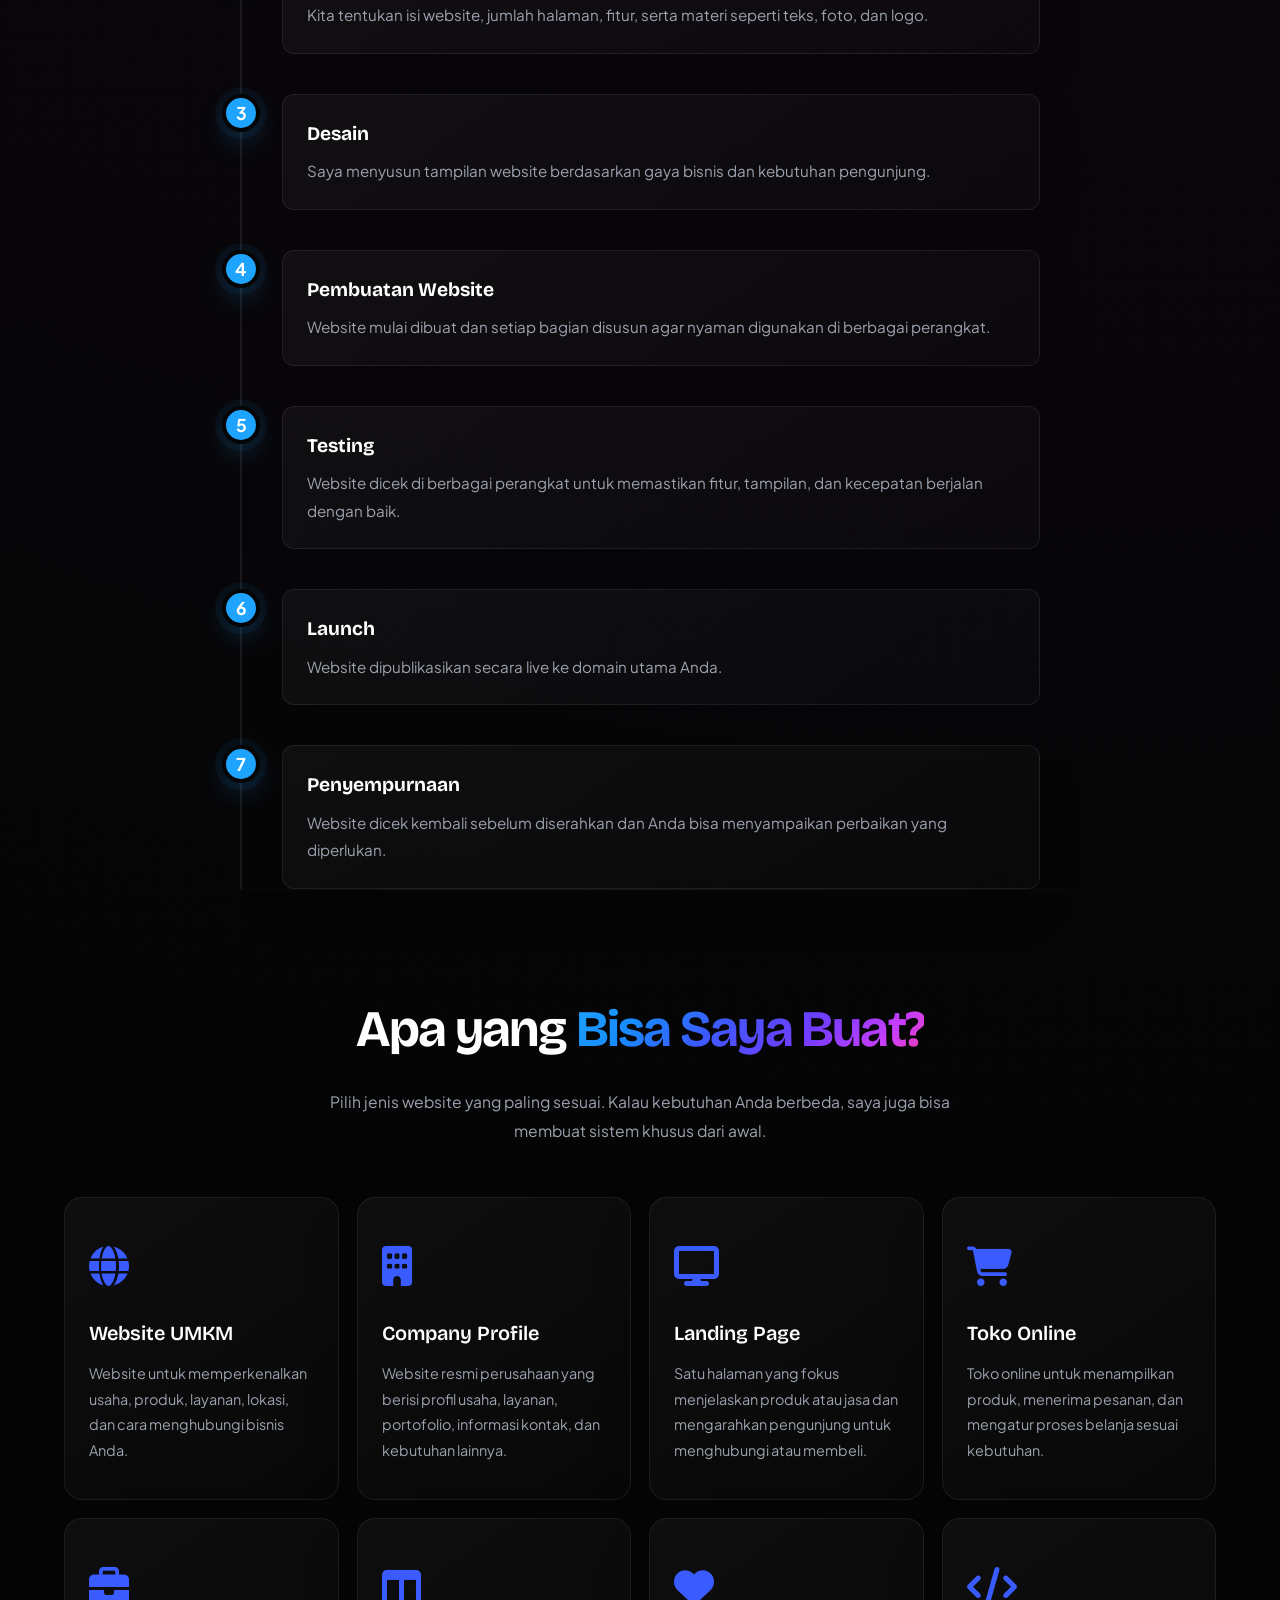
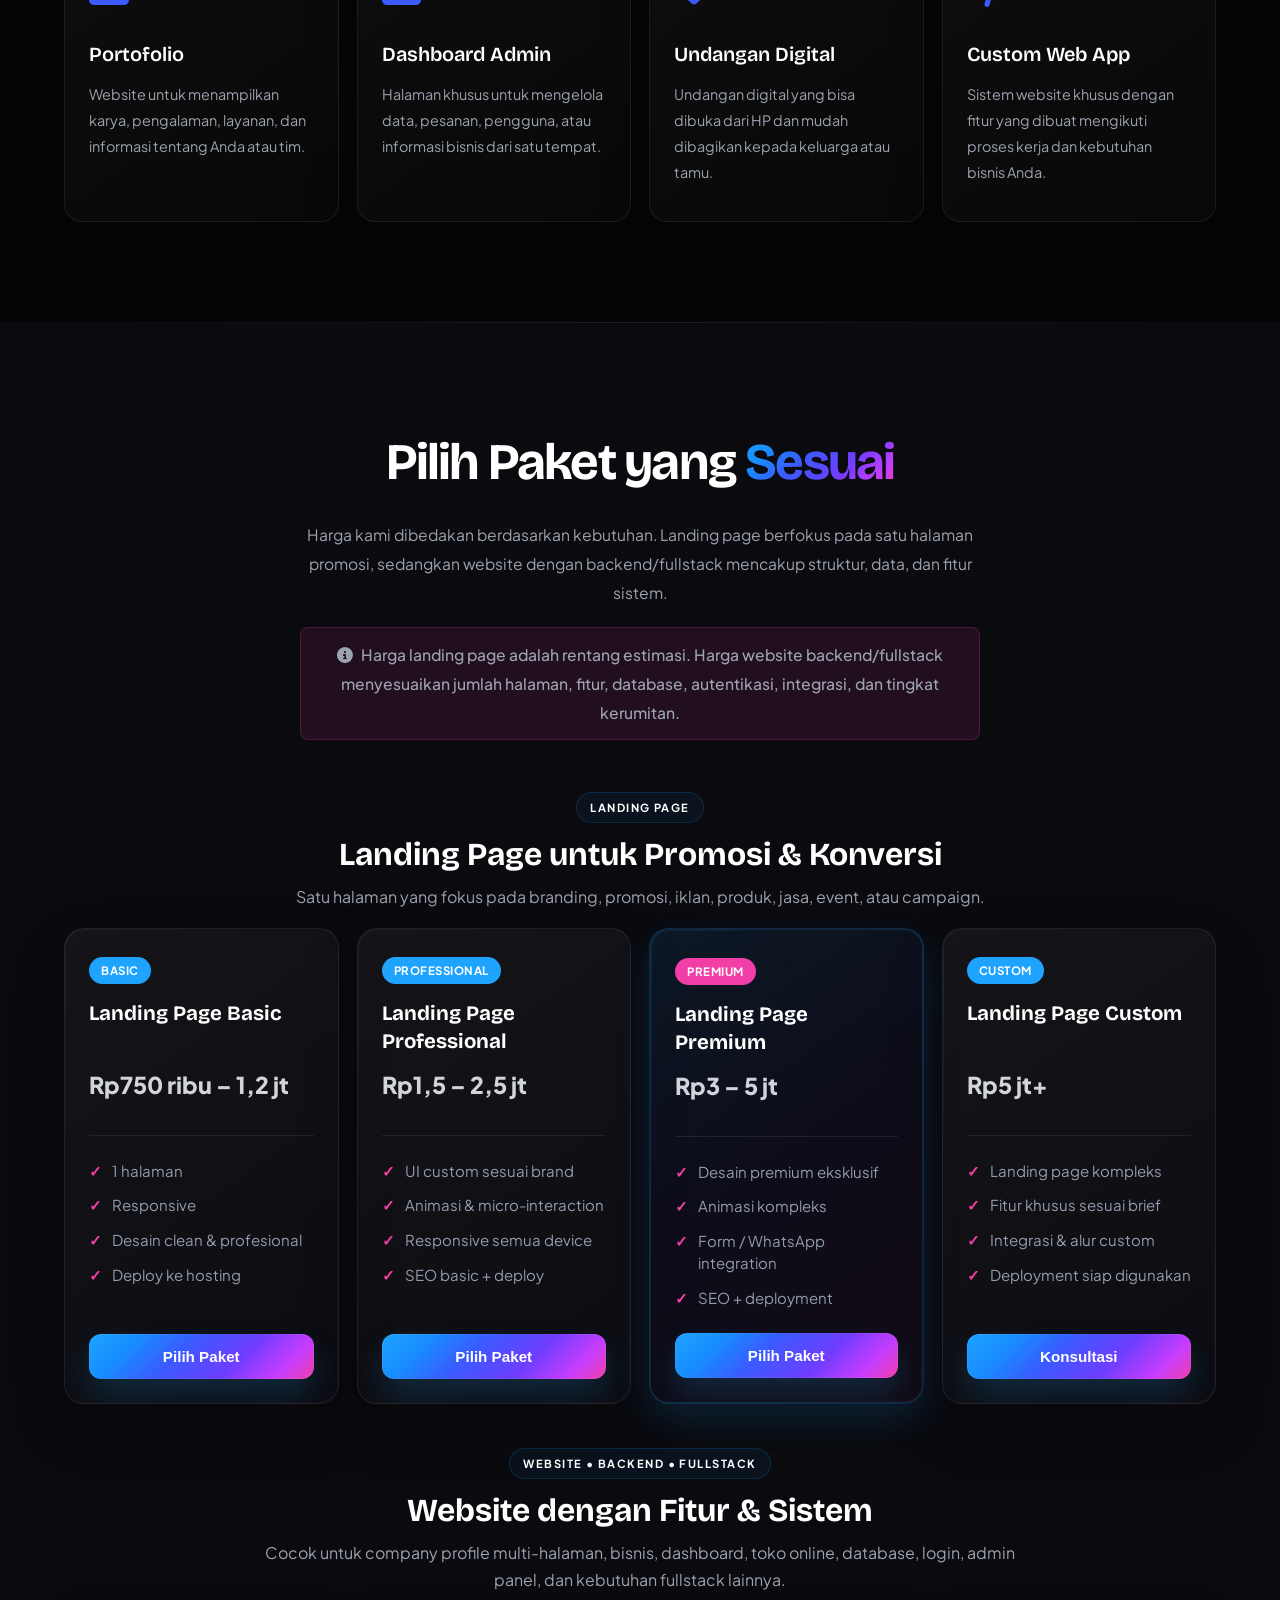
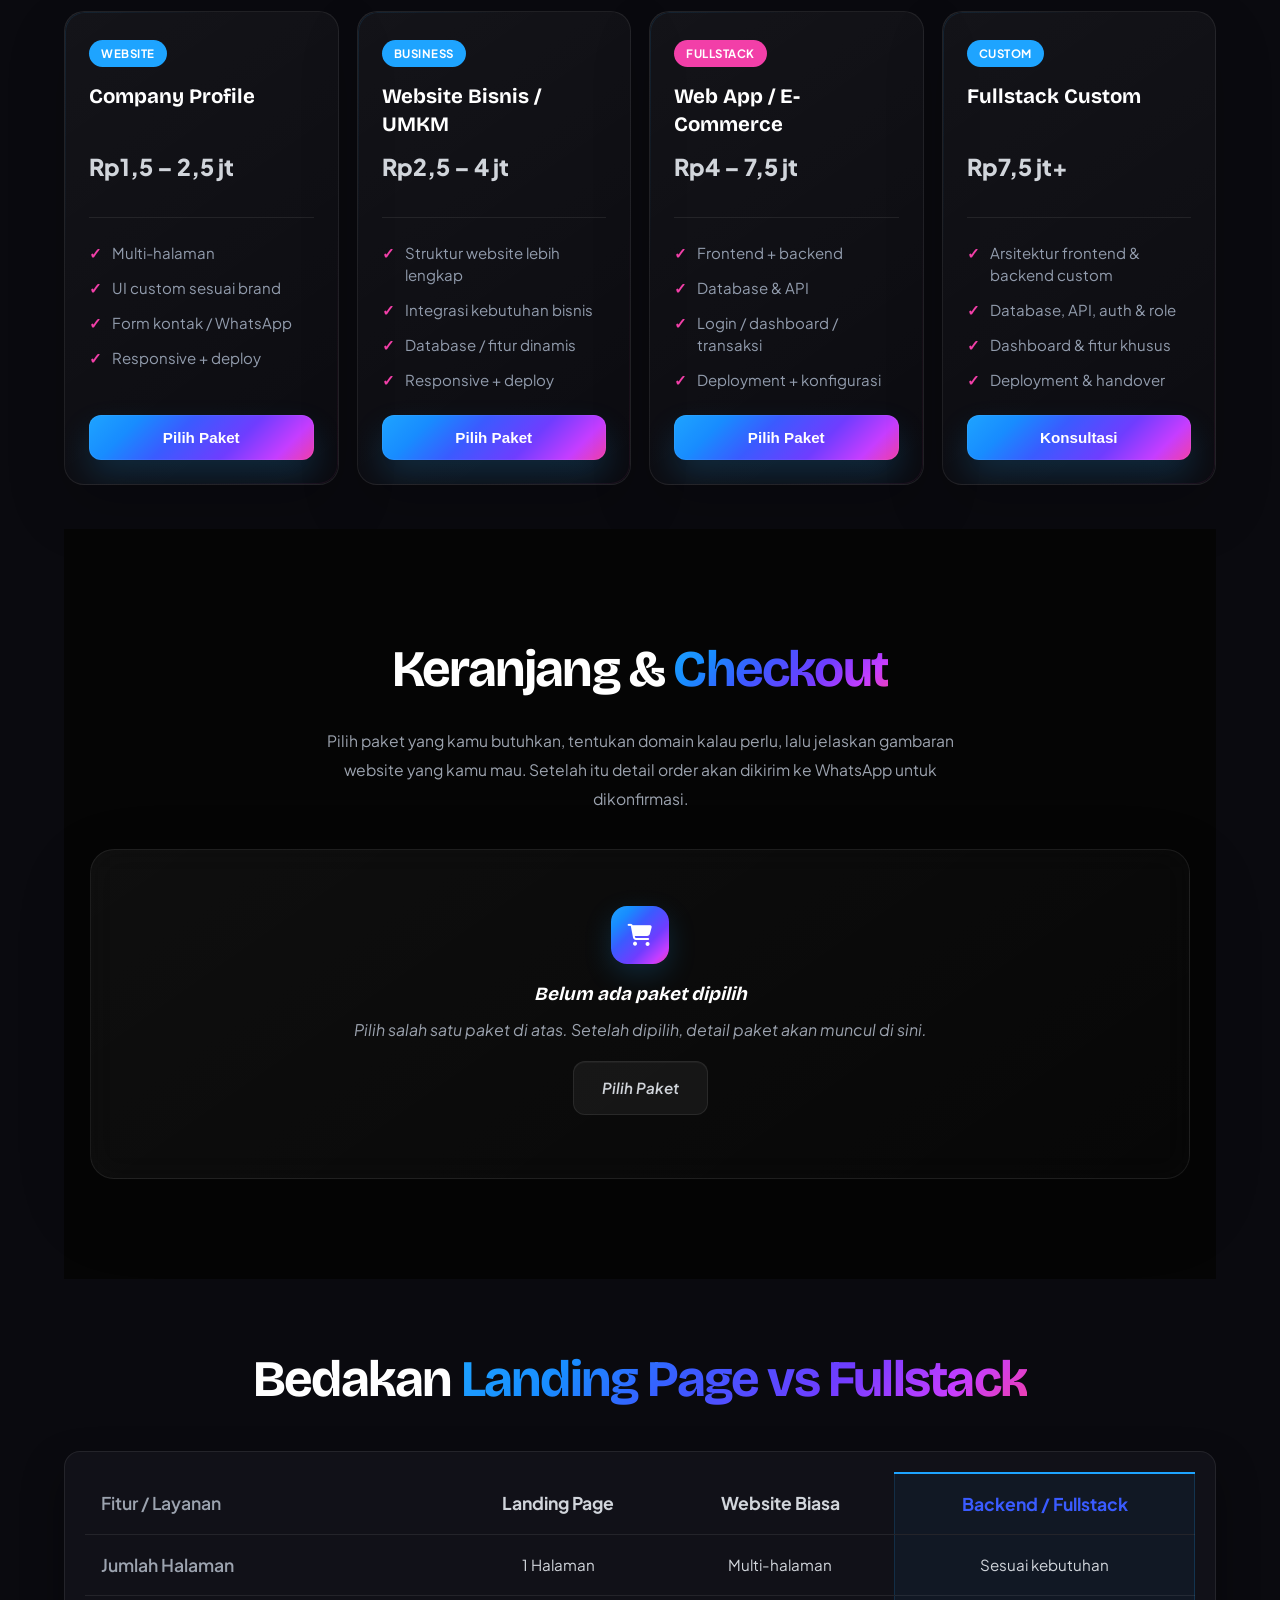
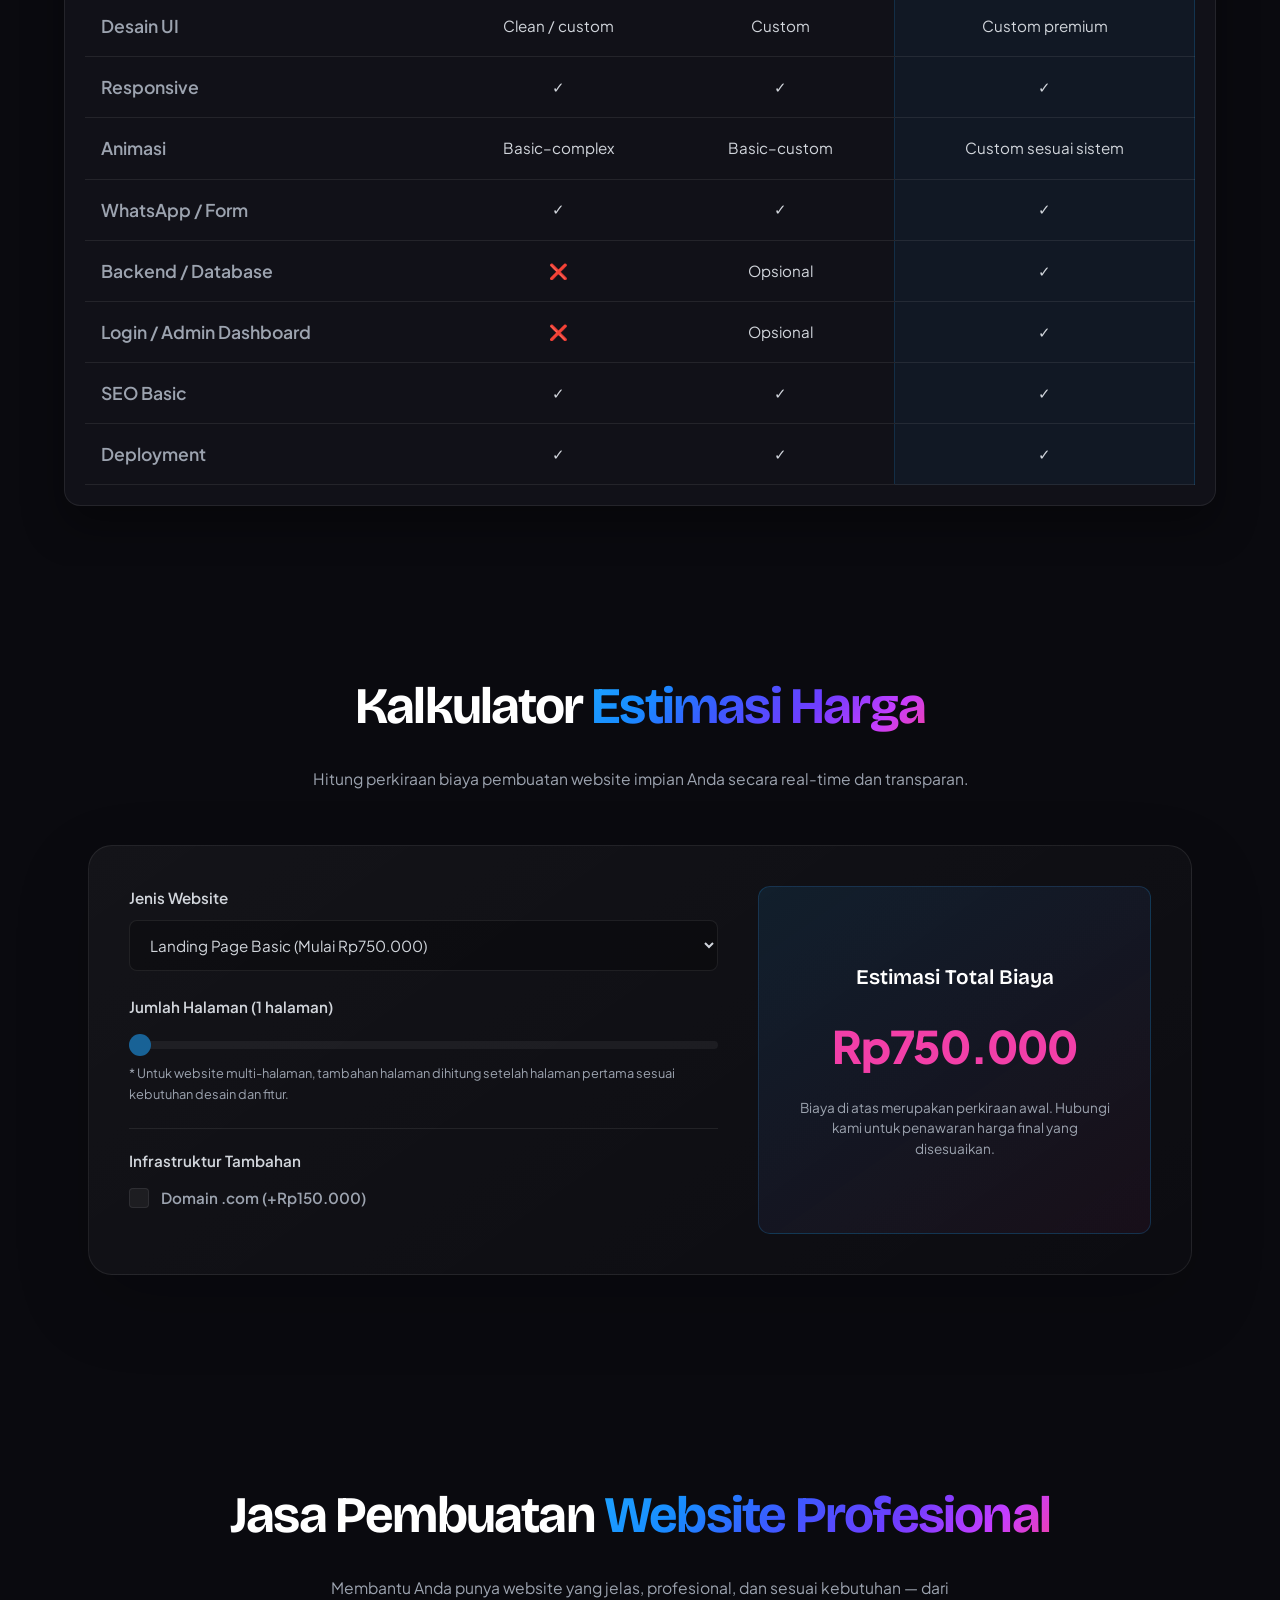
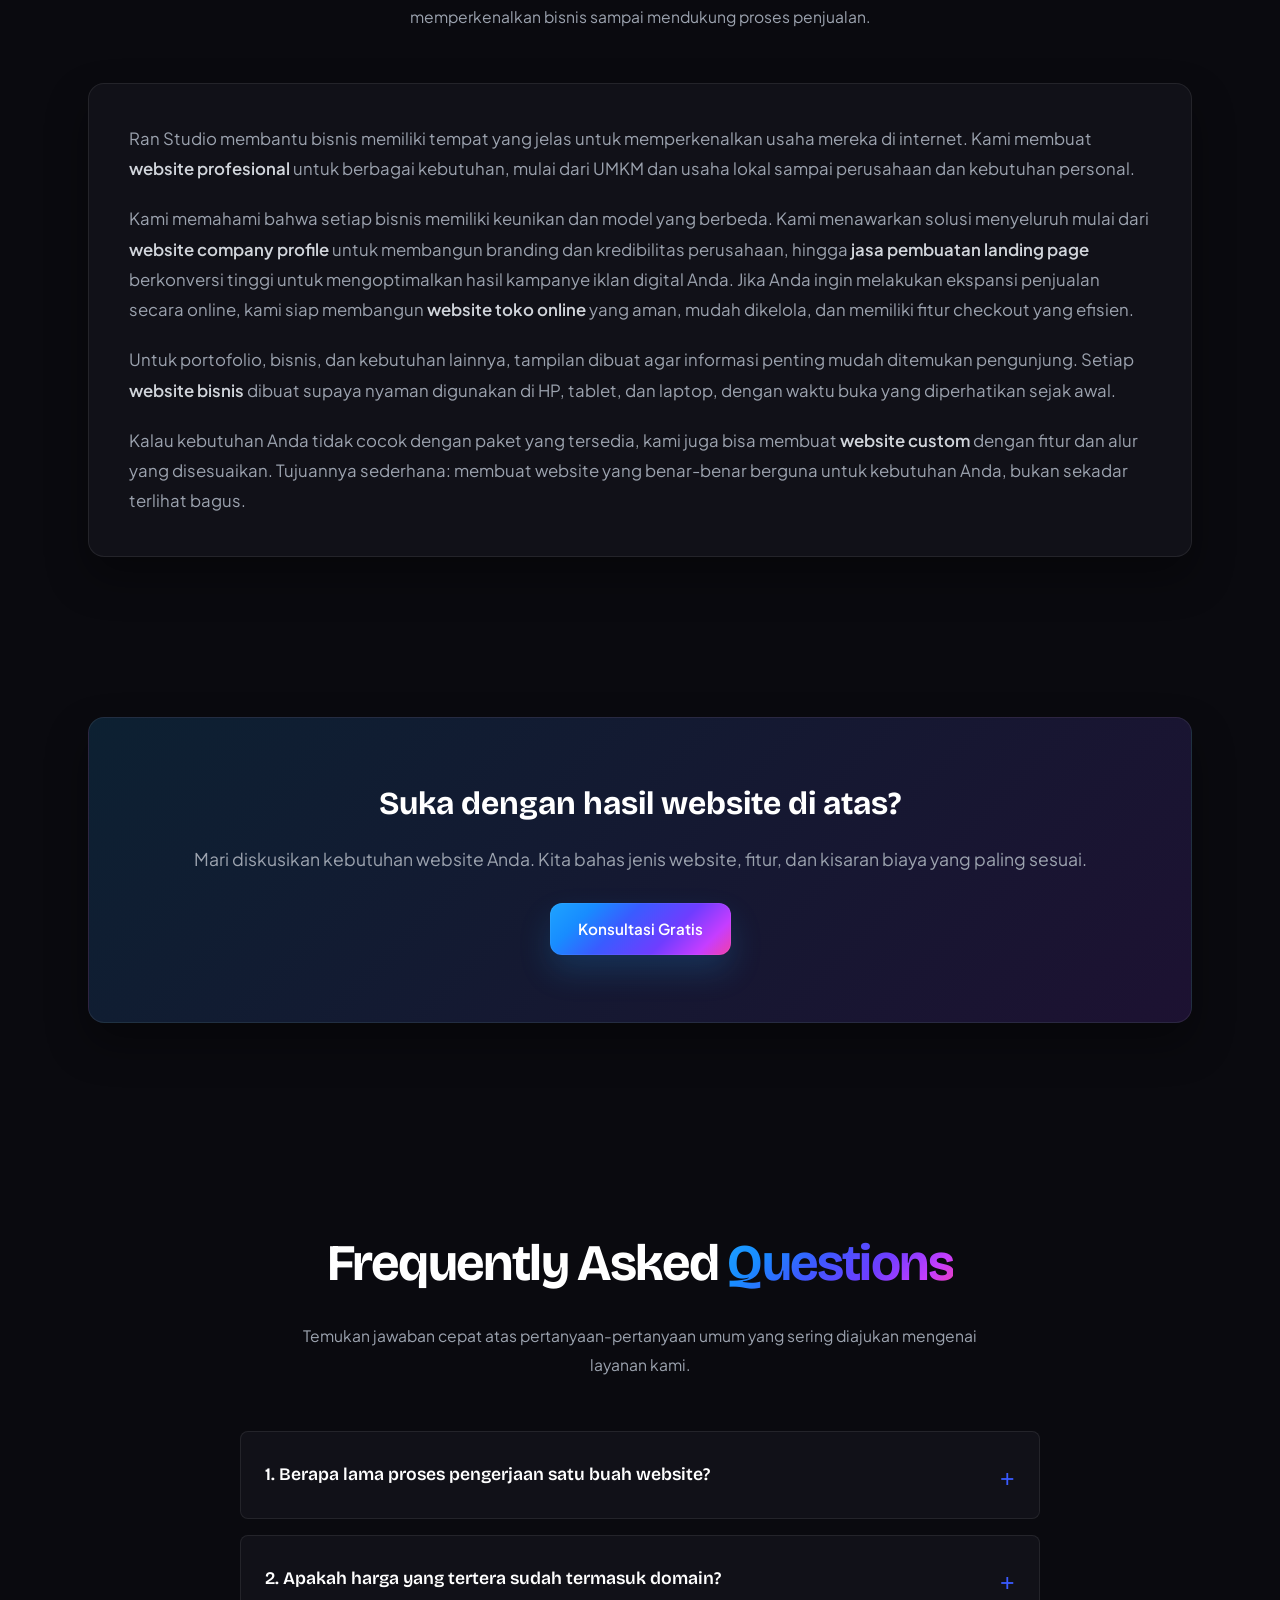
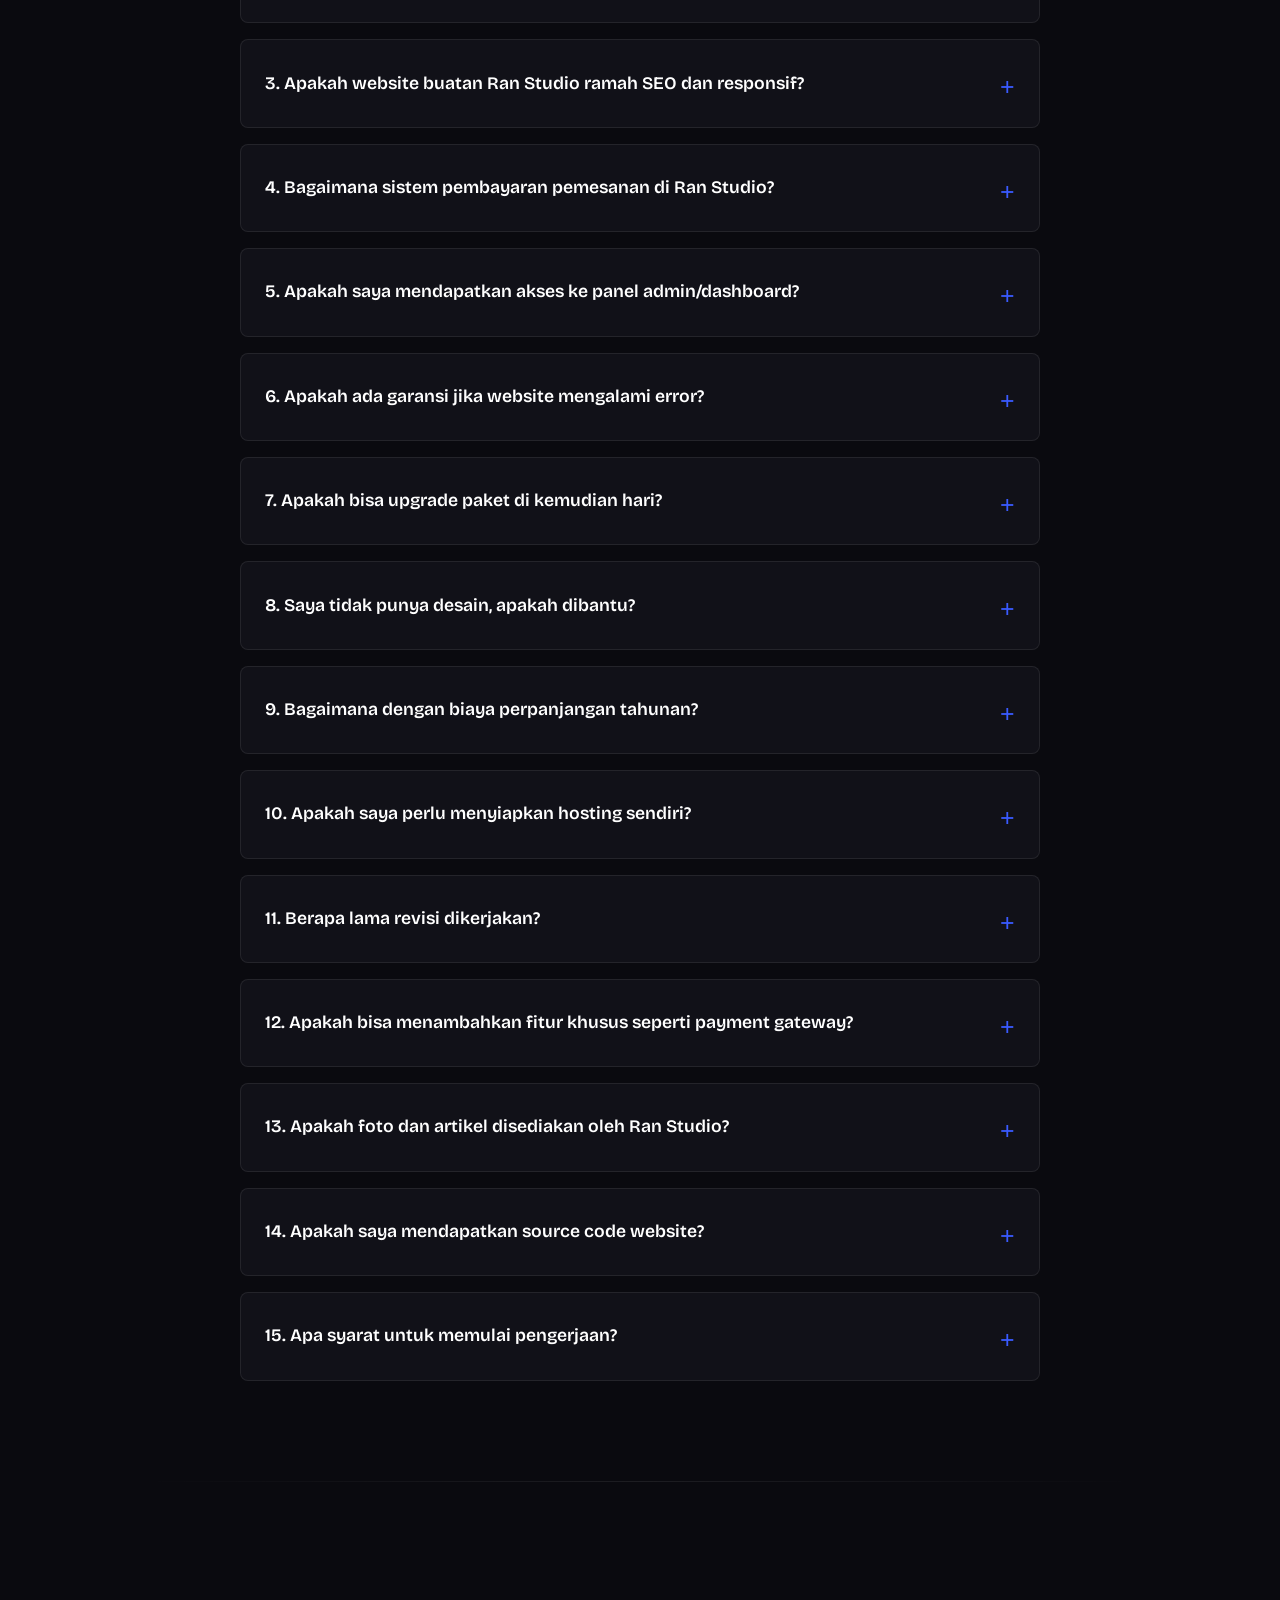
==== commit e3ea1ebe: "Add files via upload" ====
--- a/index.html
+++ b/index.html
@@ -81,6 +81,7 @@
     </script>
     <link rel="stylesheet" href="style.css">
     <link rel="stylesheet" href="fx.css">
+    <link rel="stylesheet" href="builder.css">
 </head>
 <body>
 
@@ -144,6 +145,7 @@
                 <div class="nav-actions">
                     <ul class="nav-links" id="main-nav-links">
                         <li><a href="#home" class="nav-link active">Home</a></li>
+                        <li><a href="#builder" class="nav-link">Rakit</a></li>
                         <li><a href="#portfolio" class="nav-link">Portfolio</a></li>
                         <li><a href="#services" class="nav-link">Services</a></li>
                         <li><a href="#pricing" class="nav-link">Pricing</a></li>
@@ -248,6 +250,104 @@
                             <div class="stat-card">
                                 <h2 class="stat-number-text">Responsive</h2>
                                 <p class="stat-label">Nyaman di HP, tablet & laptop</p>
+                            </div>
+                        </div>
+                    </section>
+
+
+                    <section id="builder" class="bd-section" aria-labelledby="bd-title">
+                        <div class="container">
+                            <div class="section-header">
+                                <h2 id="bd-title">Rakit websitemu <span>di sini</span></h2>
+                                <p>Pilih jenis usaha, gaya, warna, dan fitur. Pratinjau dibangun langsung di sebelahnya, dan paket yang cocok ikut menyesuaikan.</p>
+                            </div>
+
+                            <div class="bd-grid">
+                                <div class="bd-controls">
+                                    <div class="bd-group" role="group" aria-labelledby="bd-l-niche">
+                                        <p class="bd-label" id="bd-l-niche">Jenis usaha</p>
+                                        <div class="bd-opts" role="radiogroup" aria-labelledby="bd-l-niche" data-group="niche">
+<button type="button" class="bd-opt" role="radio" aria-checked="true" data-value="kuliner" tabindex="0">Kuliner</button>
+<button type="button" class="bd-opt" role="radio" aria-checked="false" data-value="fashion" tabindex="-1">Fashion</button>
+<button type="button" class="bd-opt" role="radio" aria-checked="false" data-value="jasa" tabindex="-1">Jasa foto</button>
+                                        </div>
+                                    </div>
+                                    <div class="bd-group" role="group" aria-labelledby="bd-l-style">
+                                        <p class="bd-label" id="bd-l-style">Gaya tampilan</p>
+                                        <div class="bd-opts" role="radiogroup" aria-labelledby="bd-l-style" data-group="style">
+<button type="button" class="bd-opt" role="radio" aria-checked="true" data-value="bersih" tabindex="0">Bersih</button>
+<button type="button" class="bd-opt" role="radio" aria-checked="false" data-value="tegas" tabindex="-1">Tegas</button>
+<button type="button" class="bd-opt" role="radio" aria-checked="false" data-value="ramah" tabindex="-1">Ramah</button>
+                                        </div>
+                                    </div>
+                                    <div class="bd-group" role="group" aria-labelledby="bd-l-color">
+                                        <p class="bd-label" id="bd-l-color">Warna utama</p>
+                                        <div class="bd-opts" role="radiogroup" aria-labelledby="bd-l-color" data-group="color">
+<button type="button" class="bd-swatch" role="radio" aria-checked="true" aria-label="Biru" title="Biru" data-value="#1EA4FF" data-name="Biru" tabindex="0" style="--sw:#1EA4FF"></button>
+<button type="button" class="bd-swatch" role="radio" aria-checked="false" aria-label="Hijau" title="Hijau" data-value="#22c55e" data-name="Hijau" tabindex="-1" style="--sw:#22c55e"></button>
+<button type="button" class="bd-swatch" role="radio" aria-checked="false" aria-label="Oranye" title="Oranye" data-value="#f97316" data-name="Oranye" tabindex="-1" style="--sw:#f97316"></button>
+<button type="button" class="bd-swatch" role="radio" aria-checked="false" aria-label="Pink" title="Pink" data-value="#F23FA8" data-name="Pink" tabindex="-1" style="--sw:#F23FA8"></button>
+<button type="button" class="bd-swatch" role="radio" aria-checked="false" aria-label="Ungu" title="Ungu" data-value="#6F3DFF" data-name="Ungu" tabindex="-1" style="--sw:#6F3DFF"></button>
+                                        </div>
+                                    </div>
+                                    <div class="bd-group" role="group" aria-labelledby="bd-l-feat">
+                                        <p class="bd-label" id="bd-l-feat">Fitur (boleh pilih lebih dari satu)</p>
+                                        <div class="bd-opts" data-group="feat">
+<button type="button" class="bd-opt bd-feat" aria-pressed="true" data-feat="wa">Tombol WhatsApp</button>
+<button type="button" class="bd-opt bd-feat" aria-pressed="true" data-feat="katalog">Katalog produk</button>
+<button type="button" class="bd-opt bd-feat" aria-pressed="false" data-feat="booking">Form pemesanan</button>
+<button type="button" class="bd-opt bd-feat" aria-pressed="false" data-feat="galeri">Galeri foto</button>
+<button type="button" class="bd-opt bd-feat" aria-pressed="false" data-feat="peta">Peta lokasi</button>
+                                        </div>
+                                    </div>
+                                </div>
+
+                                <div class="bd-stage">
+                                    <div class="bd-browser" id="bd-preview" data-style="bersih" data-niche="kuliner" role="img" aria-label="Pratinjau website yang sedang kamu rakit">
+                                        <div class="bd-bar"><span></span><span></span><span></span><em id="bd-url">dapurnusa.com</em></div>
+                                        <div class="bd-viewport">
+                                            <div class="bd-site" id="bd-site">
+                                                <div class="bd-nav"><b data-t="brand"></b><span>Beranda</span><span>Tentang</span><span>Kontak</span><i class="bd-pill" data-t="cta"></i></div>
+                                                <div class="bd-hero">
+                                                    <div class="bd-copy">
+                                                        <h3 data-t="title"></h3>
+                                                        <p data-t="sub"></p>
+                                                        <div class="bd-btns"><i class="bd-pill" data-t="cta"></i><i class="bd-ghost">Lihat selengkapnya</i></div>
+                                                    </div>
+                                                    <div class="bd-art"><i></i><i></i><i></i></div>
+                                                </div>
+                                                <div class="bd-block" data-block="katalog"><div class="bd-inner"><div class="bd-pad">
+                                                    <h4 data-t="cat"></h4>
+                                                    <div class="bd-cards"><div class="bd-card"><div class="bd-thumb"></div><b data-t="item1"></b><small data-t="price1"></small></div><div class="bd-card"><div class="bd-thumb"></div><b data-t="item2"></b><small data-t="price2"></small></div><div class="bd-card"><div class="bd-thumb"></div><b data-t="item3"></b><small data-t="price3"></small></div></div>
+                                                </div></div></div>
+                                                <div class="bd-block" data-block="booking"><div class="bd-inner"><div class="bd-pad">
+                                                    <h4 data-t="book"></h4>
+                                                    <div class="bd-form"><span>Nama lengkap</span><span>Tanggal</span><i class="bd-pill" data-t="cta"></i></div>
+                                                </div></div></div>
+                                                <div class="bd-block" data-block="galeri"><div class="bd-inner"><div class="bd-pad">
+                                                    <h4 data-t="gal"></h4>
+                                                    <div class="bd-gallery"><i></i><i></i><i></i><i></i></div>
+                                                </div></div></div>
+                                                <div class="bd-block" data-block="peta"><div class="bd-inner"><div class="bd-pad">
+                                                    <h4>Lokasi</h4>
+                                                    <div class="bd-map"><i class="bd-pin"></i><span data-t="map"></span></div>
+                                                </div></div></div>
+                                                <div class="bd-foot"><span data-t="brand"></span><span>© 2026</span></div>
+                                            </div>
+                                            <a class="bd-wa" data-block="wa" aria-hidden="true" tabindex="-1"><svg viewBox="0 0 24 24" aria-hidden="true"><path fill="currentColor" d="M12 3a9 9 0 0 0-7.8 13.5L3 21l4.7-1.2A9 9 0 1 0 12 3z"/></svg></a>
+                                        </div>
+                                    </div>
+
+                                    <div class="bd-summary">
+                                        <div class="bd-sum-text">
+                                            <small id="bd-count">2 fitur dipilih</small>
+                                            <strong id="bd-pkg">Landing Page Professional</strong>
+                                            <span id="bd-price">mulai Rp1.500.000</span>
+                                        </div>
+                                        <button type="button" class="btn btn-primary" id="bd-order">Pesan konsep ini</button>
+                                    </div>
+                                    <p class="bd-note" role="status" aria-live="polite">Harga final dikonfirmasi lewat WhatsApp sebelum pembayaran.</p>
+                                </div>
                             </div>
                         </div>
                     </section>
@@ -1489,5 +1589,6 @@
 
     <script src="script.js"></script>
     <script src="fx.js"></script>
+    <script src="builder.js"></script>
 </body>
 </html>
--- a/builder.css
+++ b/builder.css
@@ -0,0 +1,261 @@
+/* ==========================================================================
+   RAKIT WEBSITEMU — pratinjau interaktif
+   Blok baru "dibangun" dari garis putus-putus (satu bahasa dengan loader).
+   ========================================================================== */
+.bd-section { padding: 30px 0 100px; }
+
+.bd-grid {
+    display: grid;
+    grid-template-columns: minmax(280px, 380px) minmax(0, 1fr);
+    gap: 32px;
+    align-items: start;
+    max-width: 1120px;
+    margin: 0 auto;
+}
+
+/* ---------- kontrol ---------- */
+.bd-controls {
+    display: grid;
+    gap: 26px;
+    padding: 26px;
+    border-radius: 22px;
+    border: 1px solid var(--border-glass);
+    background: var(--bg-card);
+}
+.bd-label { margin: 0 0 12px; font-size: .88rem; font-weight: 700; color: var(--text-main); }
+.bd-opts { display: flex; flex-wrap: wrap; gap: 8px; }
+.bd-opt {
+    padding: 9px 15px;
+    border-radius: 999px;
+    border: 1px solid var(--border-glass);
+    background: transparent;
+    color: var(--text-muted);
+    font: 600 .85rem var(--fx-body, inherit);
+    cursor: pointer;
+    transition: color .25s, border-color .25s, background .25s, transform .25s cubic-bezier(.16, 1, .3, 1);
+}
+.bd-opt:hover { color: var(--text-main); border-color: rgba(30, 164, 255, .4); }
+.bd-opt:active { transform: scale(.96); }
+.bd-opt[aria-checked="true"],
+.bd-opt[aria-pressed="true"] {
+    color: #fff;
+    border-color: transparent;
+    background: var(--main-gradient);
+}
+.bd-opt:focus-visible, .bd-swatch:focus-visible, #bd-order:focus-visible { outline: 2px solid var(--primary); outline-offset: 3px; }
+
+.bd-feat::before {
+    content: "";
+    display: inline-block;
+    width: 8px; height: 8px;
+    margin-right: 8px;
+    border-radius: 2px;
+    border: 1.5px solid currentColor;
+    transition: background .25s, transform .3s cubic-bezier(.34, 1.56, .64, 1);
+}
+.bd-feat[aria-pressed="true"]::before { background: currentColor; transform: rotate(45deg) scale(1.1); }
+
+.bd-swatch {
+    width: 38px; height: 38px;
+    border-radius: 50%;
+    border: 0;
+    background: var(--sw);
+    cursor: pointer;
+    box-shadow: 0 0 0 0 transparent;
+    transition: box-shadow .3s cubic-bezier(.16, 1, .3, 1), transform .3s cubic-bezier(.34, 1.56, .64, 1);
+}
+.bd-swatch:hover { transform: scale(1.1); }
+.bd-swatch[aria-checked="true"] { box-shadow: 0 0 0 3px var(--bg-card), 0 0 0 5px var(--sw); transform: scale(1.04); }
+
+/* ---------- panggung ---------- */
+.bd-stage { position: sticky; top: 96px; display: grid; gap: 16px; }
+
+.bd-browser {
+    --a: #1EA4FF;
+    --bg: #fff; --fg: #0f172a; --muted: #64748b; --card: #f1f5f9;
+    --r: 10px; --bd: 1px solid rgba(15, 23, 42, .08);
+    --hf: var(--fx-display, sans-serif);
+    position: relative;
+    border-radius: 18px;
+    overflow: hidden;
+    border: 1px solid var(--border-glass);
+    background: var(--bg);
+    box-shadow: 0 30px 80px rgba(0, 0, 0, .35);
+    transition: background .5s ease, border-radius .5s ease;
+}
+.bd-bar {
+    display: flex; align-items: center; gap: 6px;
+    height: 38px; padding: 0 14px;
+    background: rgba(15, 17, 24, .94);
+    border-bottom: 1px solid rgba(255, 255, 255, .06);
+}
+.bd-bar span { width: 8px; height: 8px; border-radius: 50%; background: #3e4654; }
+.bd-bar em { flex: 1; max-width: 260px; margin: 0 auto; padding: 4px 12px; border-radius: 7px; background: rgba(255, 255, 255, .06); color: #8b95a7; font: normal .68rem var(--fx-body, sans-serif); text-align: center; }
+
+.bd-viewport { position: relative; height: 480px; }
+.bd-site {
+    height: 100%;
+    overflow-y: auto;
+    scrollbar-width: thin;
+    color: var(--fg);
+    font-family: var(--fx-body, sans-serif);
+    transition: color .5s ease;
+}
+.bd-site > * { transition: opacity .6s cubic-bezier(.16, 1, .3, 1), transform .6s cubic-bezier(.16, 1, .3, 1), filter .6s ease; }
+
+/* tiga gaya */
+.bd-browser[data-style="tegas"] {
+    --bg: #0a0a0a; --fg: #fff; --muted: #a3a3a3; --card: #161616;
+    --r: 2px; --bd: 2px solid var(--a);
+    border-radius: 6px;
+}
+.bd-browser[data-style="ramah"] {
+    --bg: #fff8f1; --fg: #1f2937; --muted: #6b7280; --card: #fff;
+    --r: 22px; --bd: 1px solid rgba(15, 23, 42, .06);
+    border-radius: 28px;
+}
+@supports (background: color-mix(in srgb, red 10%, white)) {
+    .bd-browser[data-style="ramah"] { --bg: color-mix(in srgb, var(--a) 9%, #fff); }
+}
+
+/* nav */
+.bd-nav { display: flex; align-items: center; gap: 16px; padding: 16px 22px; font-size: .72rem; color: var(--muted); }
+.bd-nav b { margin-right: auto; font: 800 1rem var(--hf); letter-spacing: -.03em; color: var(--fg); }
+.bd-pill {
+    display: inline-block; font-style: normal;
+    padding: 8px 15px; border-radius: calc(var(--r) * 3); background: var(--a); color: #fff;
+    font: 700 .72rem var(--fx-body, sans-serif); white-space: nowrap;
+    transition: background .5s ease, border-radius .5s ease;
+}
+.bd-browser[data-style="tegas"] .bd-pill { border-radius: 2px; box-shadow: 4px 4px 0 rgba(255, 255, 255, .85); }
+.bd-ghost { font-style: normal; padding: 8px 15px; border-radius: calc(var(--r) * 3); border: var(--bd); color: var(--fg); font: 600 .72rem var(--fx-body, sans-serif); }
+.bd-browser[data-style="tegas"] .bd-ghost { border-radius: 2px; }
+
+/* hero */
+.bd-hero { display: grid; grid-template-columns: 1.15fr .85fr; gap: 20px; align-items: center; padding: 18px 22px 30px; }
+.bd-copy h3 { margin: 0; font: 800 clamp(1.4rem, 2.6vw, 2.1rem) / 1.05 var(--hf); letter-spacing: -.04em; color: var(--fg); text-wrap: balance; }
+.bd-browser[data-style="tegas"] .bd-copy h3 { font-size: clamp(1.6rem, 3vw, 2.5rem); letter-spacing: -.06em; }
+.bd-browser[data-style="ramah"] .bd-copy h3 { font-weight: 600; letter-spacing: -.03em; }
+.bd-copy p { margin: 12px 0 16px; font-size: .8rem; line-height: 1.6; color: var(--muted); }
+.bd-btns { display: flex; flex-wrap: wrap; gap: 8px; }
+
+.bd-art { position: relative; aspect-ratio: 1; max-width: 190px; justify-self: center; width: 100%; }
+.bd-art i { position: absolute; transition: all .7s cubic-bezier(.16, 1, .3, 1); background: var(--a); }
+/* bersih: tiga kotak bertumpuk */
+.bd-art i:nth-child(1) { inset: 8% 28% 28% 8%; border-radius: var(--r); opacity: .22; }
+.bd-art i:nth-child(2) { inset: 24% 14% 14% 24%; border-radius: var(--r); opacity: .5; }
+.bd-art i:nth-child(3) { inset: 40% 0 0 40%; border-radius: var(--r); }
+/* tegas: balok keras dengan bayangan offset */
+.bd-browser[data-style="tegas"] .bd-art i { background: transparent; border: 2px solid var(--a); border-radius: 0; opacity: 1; }
+.bd-browser[data-style="tegas"] .bd-art i:nth-child(1) { inset: 0 36% 36% 0; }
+.bd-browser[data-style="tegas"] .bd-art i:nth-child(2) { inset: 18% 18% 18% 18%; background: var(--a); transform: rotate(-4deg); }
+.bd-browser[data-style="tegas"] .bd-art i:nth-child(3) { inset: 36% 0 0 36%; border-style: dashed; }
+/* ramah: gumpalan lembut */
+.bd-browser[data-style="ramah"] .bd-art i { border-radius: 50%; }
+.bd-browser[data-style="ramah"] .bd-art i:nth-child(1) { inset: 0 30% 30% 0; opacity: .3; }
+.bd-browser[data-style="ramah"] .bd-art i:nth-child(2) { inset: 22% 4% 8% 22%; opacity: .7; border-radius: 46% 54% 52% 48% / 55% 45% 55% 45%; }
+.bd-browser[data-style="ramah"] .bd-art i:nth-child(3) { inset: 60% 56% 0 4%; opacity: 1; }
+
+/* blok fitur — tumbuh dari tinggi 0 */
+.bd-block { display: grid; grid-template-rows: 0fr; opacity: 0; transition: grid-template-rows .7s cubic-bezier(.16, 1, .3, 1), opacity .45s ease; }
+.bd-block.is-on { grid-template-rows: 1fr; opacity: 1; }
+.bd-inner { overflow: hidden; min-height: 0; }
+.bd-pad { padding: 8px 22px 22px; }
+.bd-block.is-new .bd-pad { animation: bdSnap .9s cubic-bezier(.16, 1, .3, 1); }
+@keyframes bdSnap {
+    0%   { outline: 1.5px dashed var(--a); outline-offset: -6px; opacity: .15; filter: blur(5px); transform: scale(.96); }
+    55%  { outline-color: var(--a); outline-offset: -6px; opacity: 1; filter: blur(0); transform: none; }
+    100% { outline-color: transparent; outline-offset: -6px; }
+}
+.bd-pad h4 { margin: 0 0 12px; font: 700 .95rem var(--hf); letter-spacing: -.02em; color: var(--fg); }
+
+.bd-cards { display: grid; grid-template-columns: repeat(3, 1fr); gap: 10px; }
+.bd-card { padding: 10px; border-radius: var(--r); background: var(--card); border: var(--bd); display: grid; gap: 4px; transition: all .5s ease; }
+.bd-thumb { aspect-ratio: 4 / 3; border-radius: calc(var(--r) * .7); background: var(--a); opacity: .8; margin-bottom: 4px; }
+.bd-card b { font-size: .72rem; color: var(--fg); }
+.bd-card small { font-size: .68rem; color: var(--muted); }
+
+.bd-form { display: grid; grid-template-columns: 1fr 1fr auto; gap: 8px; align-items: center; }
+.bd-form span { padding: 10px 12px; border-radius: var(--r); background: var(--card); border: var(--bd); font-size: .7rem; color: var(--muted); }
+
+.bd-gallery { display: grid; grid-template-columns: repeat(4, 1fr); gap: 8px; }
+.bd-gallery i { aspect-ratio: 1; border-radius: var(--r); background: var(--a); opacity: .3; }
+.bd-gallery i:nth-child(2) { opacity: .6; }
+.bd-gallery i:nth-child(3) { opacity: .45; }
+.bd-gallery i:nth-child(4) { opacity: .8; }
+
+.bd-map {
+    position: relative; display: grid; place-items: end start;
+    height: 96px; padding: 10px 12px; border-radius: var(--r);
+    background:
+        linear-gradient(var(--card) 0 0) padding-box,
+        repeating-linear-gradient(0deg, transparent 0 17px, rgba(128, 128, 128, .14) 17px 18px),
+        repeating-linear-gradient(90deg, transparent 0 17px, rgba(128, 128, 128, .14) 17px 18px);
+    background-color: var(--card);
+    border: var(--bd); font-size: .7rem; color: var(--muted);
+}
+.bd-pin { position: absolute; left: 56%; top: 30%; width: 14px; height: 14px; border-radius: 50% 50% 50% 0; background: var(--a); transform: rotate(-45deg); box-shadow: 0 0 0 6px rgba(128, 128, 128, .22); }
+
+.bd-foot { display: flex; justify-content: space-between; padding: 14px 22px 18px; font-size: .68rem; color: var(--muted); border-top: var(--bd); margin-top: 6px; }
+
+.bd-wa {
+    position: absolute; right: 16px; bottom: 16px;
+    width: 46px; height: 46px; display: grid; place-items: center;
+    border-radius: 50%; background: #25d366; color: #fff;
+    box-shadow: 0 10px 24px rgba(37, 211, 102, .4);
+    scale: 0; opacity: 0;
+    transition: scale .6s cubic-bezier(.34, 1.56, .64, 1), opacity .3s ease;
+}
+.bd-wa svg { width: 22px; height: 22px; }
+.bd-wa.is-on { scale: 1; opacity: 1; }
+
+/* masuk berurutan saat pertama kali terlihat */
+.bd-browser.is-pre .bd-nav,
+.bd-browser.is-pre .bd-hero .bd-copy > *,
+.bd-browser.is-pre .bd-art,
+.bd-browser.is-pre .bd-foot { opacity: 0; transform: translateY(12px); filter: blur(4px); }
+.bd-nav { transition-delay: .05s; }
+.bd-copy h3 { transition: opacity .7s .2s, transform .7s .2s, filter .7s .2s, color .5s; }
+.bd-copy p { transition: opacity .7s .32s, transform .7s .32s, filter .7s .32s; }
+.bd-btns { transition: opacity .7s .44s, transform .7s .44s, filter .7s .44s; }
+.bd-art { transition: opacity .8s .3s, transform .8s .3s, filter .8s .3s; }
+
+/* gelombang warna saat ganti warna/gaya */
+.bd-wave { position: absolute; inset: 0; pointer-events: none; z-index: 4; background: var(--a); opacity: 0; }
+
+/* ---------- ringkasan ---------- */
+.bd-summary {
+    display: flex; align-items: center; justify-content: space-between; gap: 16px;
+    padding: 18px 20px; border-radius: 18px;
+    border: 1px solid var(--border-glass); background: var(--bg-card);
+}
+.bd-sum-text { display: grid; gap: 2px; min-width: 0; }
+.bd-sum-text small { color: var(--text-muted); font-size: .8rem; }
+.bd-sum-text strong { font: 700 1.15rem var(--fx-display, inherit); color: #fff; }
+html[data-theme="light"] .bd-sum-text strong { color: #0f172a; }
+.bd-sum-text span { color: var(--rs-cyan, #44d8ff); font-weight: 700; font-variant-numeric: tabular-nums; }
+html[data-theme="light"] .bd-sum-text span { color: #0a84d6; }
+.bd-sum-text.is-bump strong, .bd-sum-text.is-bump span { animation: bdBump .45s cubic-bezier(.16, 1, .3, 1); }
+@keyframes bdBump { 0% { opacity: .2; transform: translateY(6px); } 100% { opacity: 1; transform: none; } }
+.bd-note { margin: 0; font-size: .78rem; color: var(--text-muted); text-align: center; }
+
+/* ---------- responsif ---------- */
+@media (max-width: 900px) {
+    .bd-grid { grid-template-columns: 1fr; gap: 20px; }
+    .bd-stage { order: -1; position: sticky; top: 70px; z-index: 5; }
+    .bd-viewport { height: 300px; }
+    .bd-hero { grid-template-columns: 1fr; }
+    .bd-art { display: none; }
+    .bd-nav span { display: none; }
+    .bd-cards { gap: 6px; }
+    .bd-card { padding: 7px; }
+    .bd-summary { padding: 14px; }
+    .bd-note { display: none; }
+}
+@media (max-width: 900px) and (max-height: 700px) {
+    .bd-stage { position: static; }
+}
+@media (prefers-reduced-motion: reduce) {
+    .bd-block, .bd-wa, .bd-art i, .bd-site > * { transition-duration: .001ms !important; transition-delay: 0s !important; }
+    .bd-block.is-new .bd-pad { animation: none; }
+}
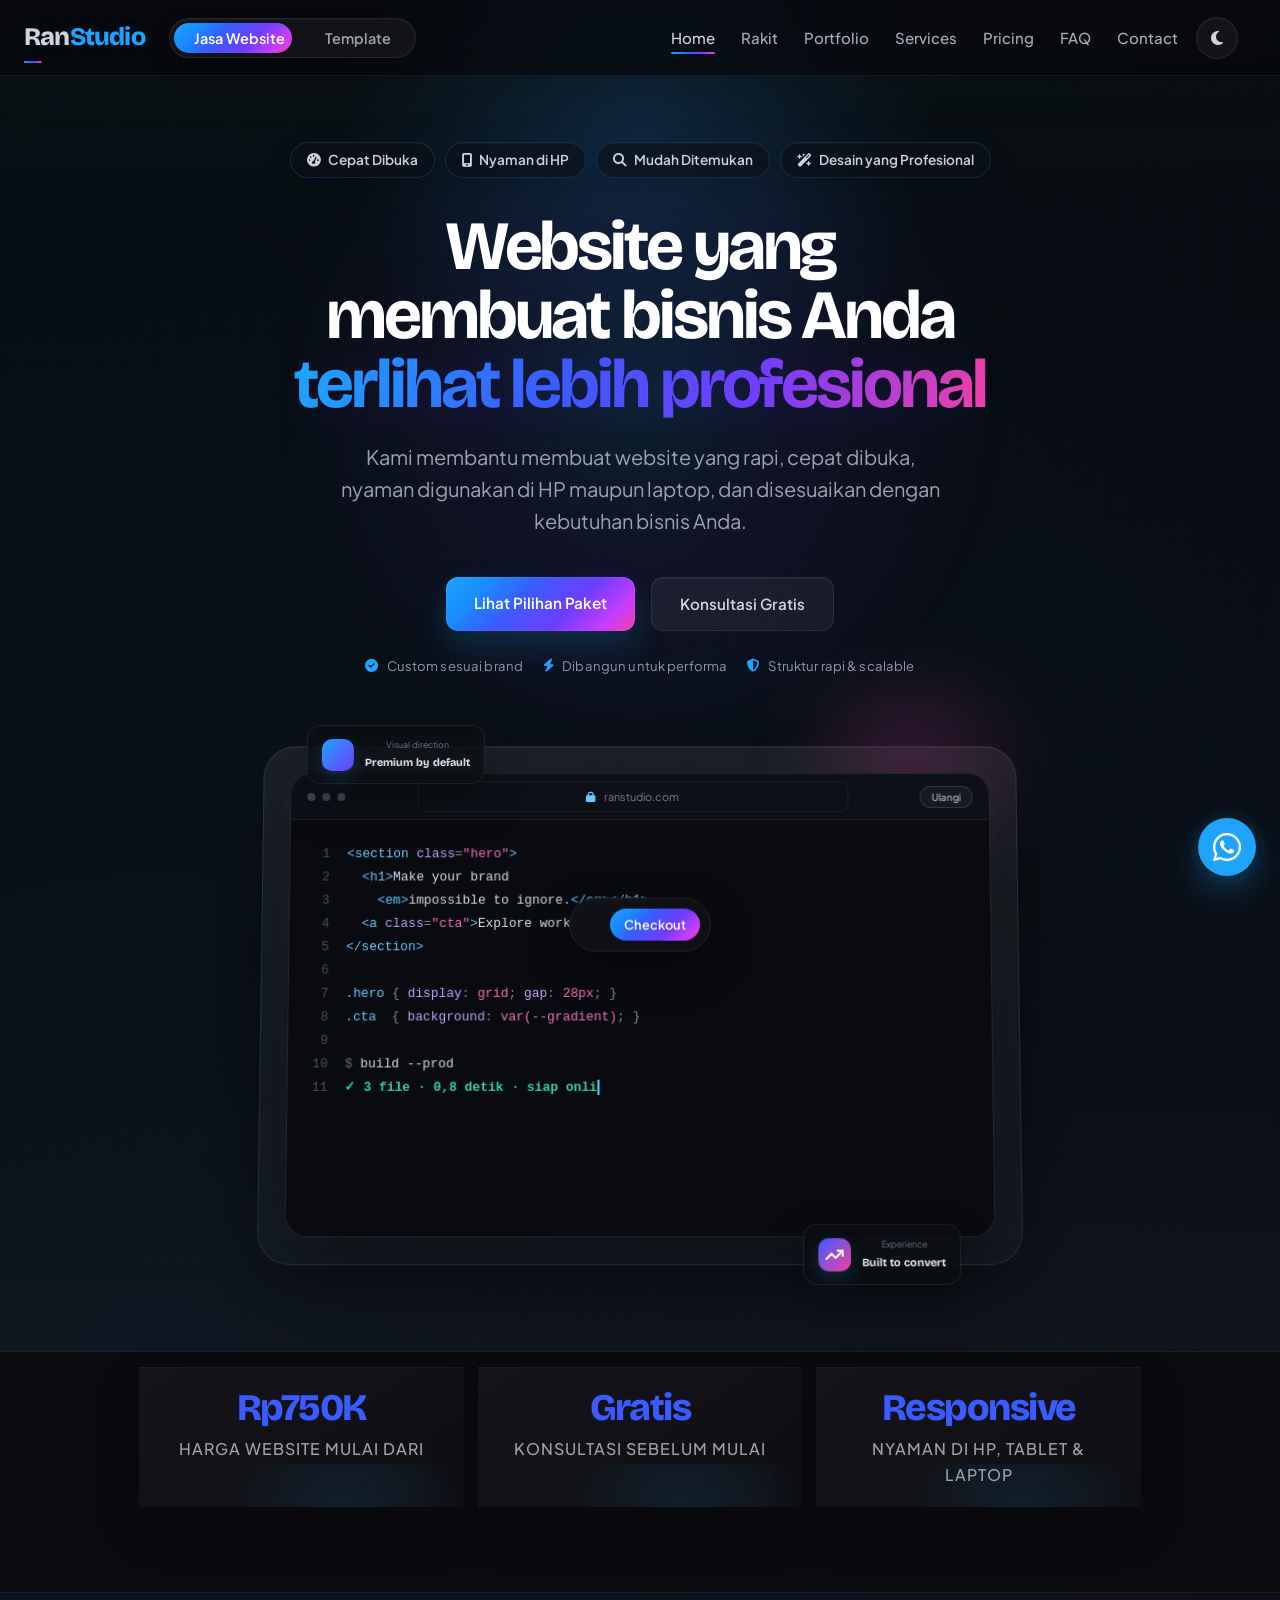
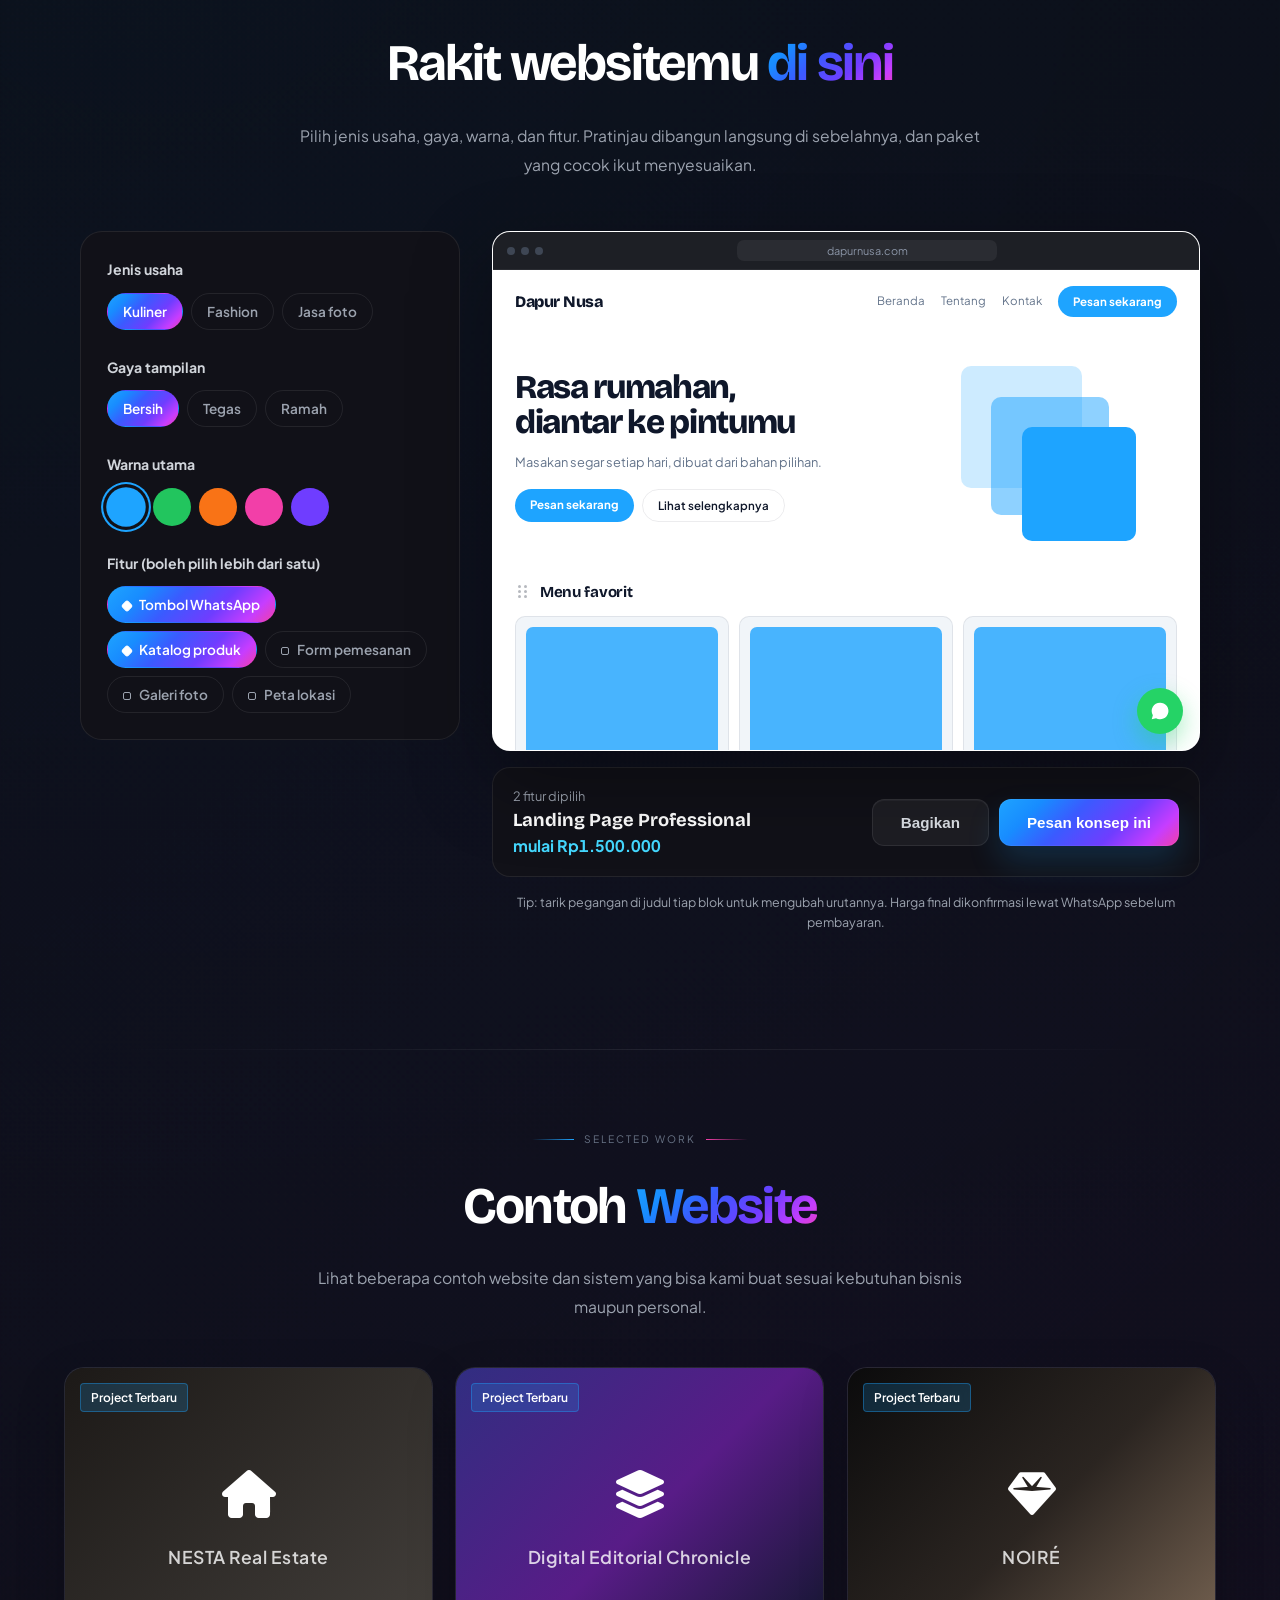
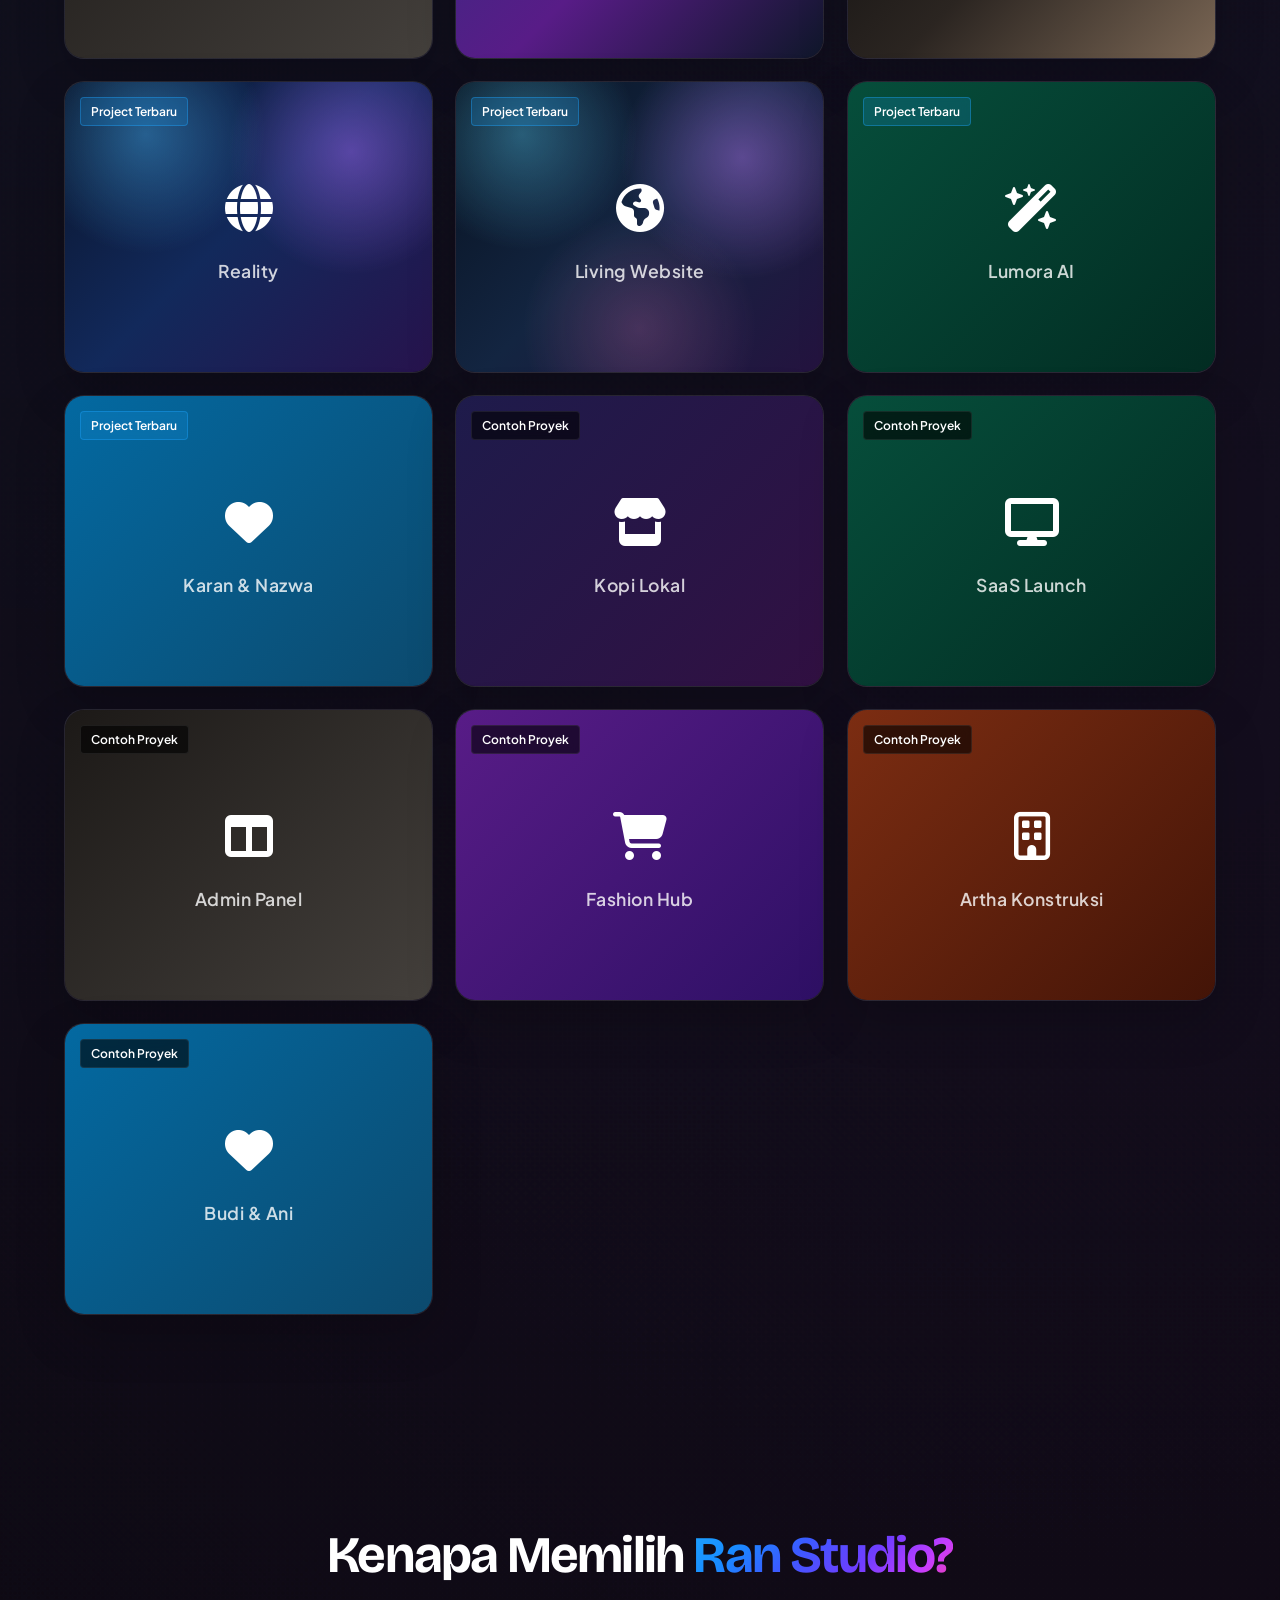
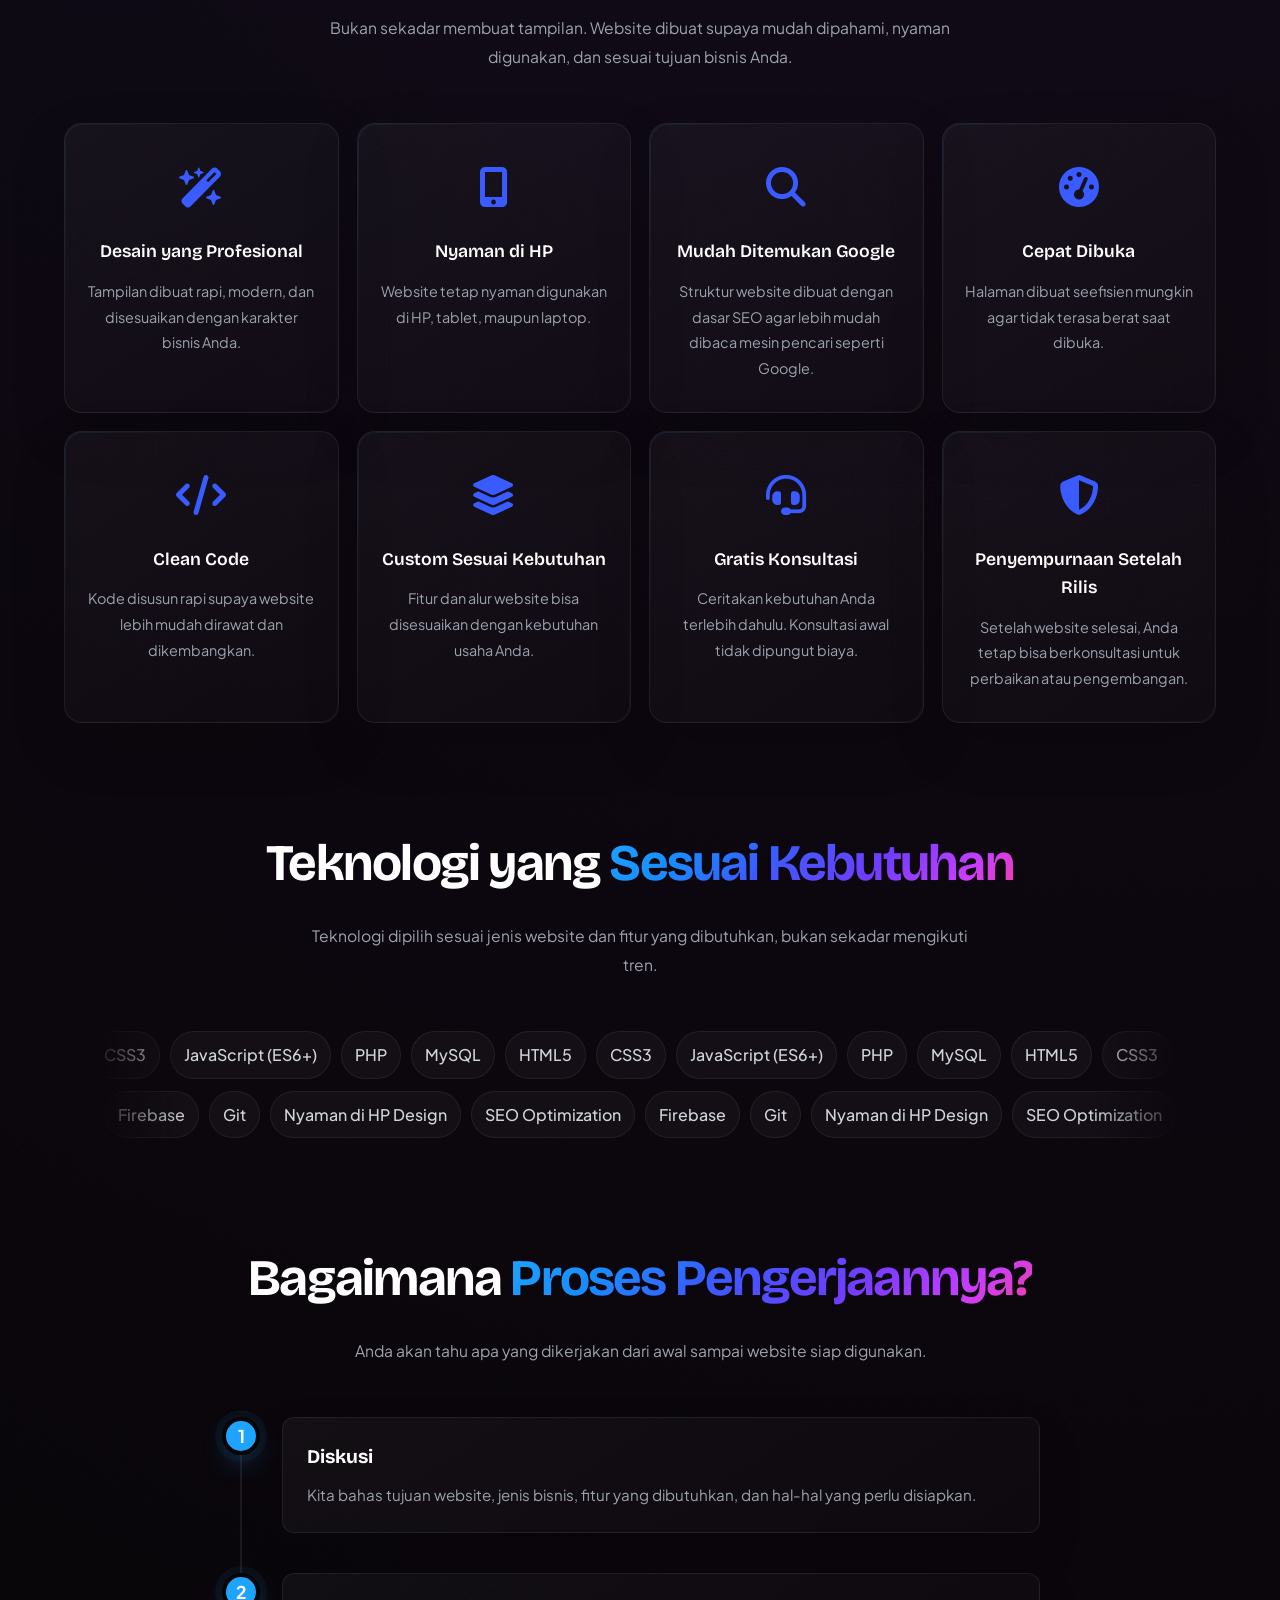
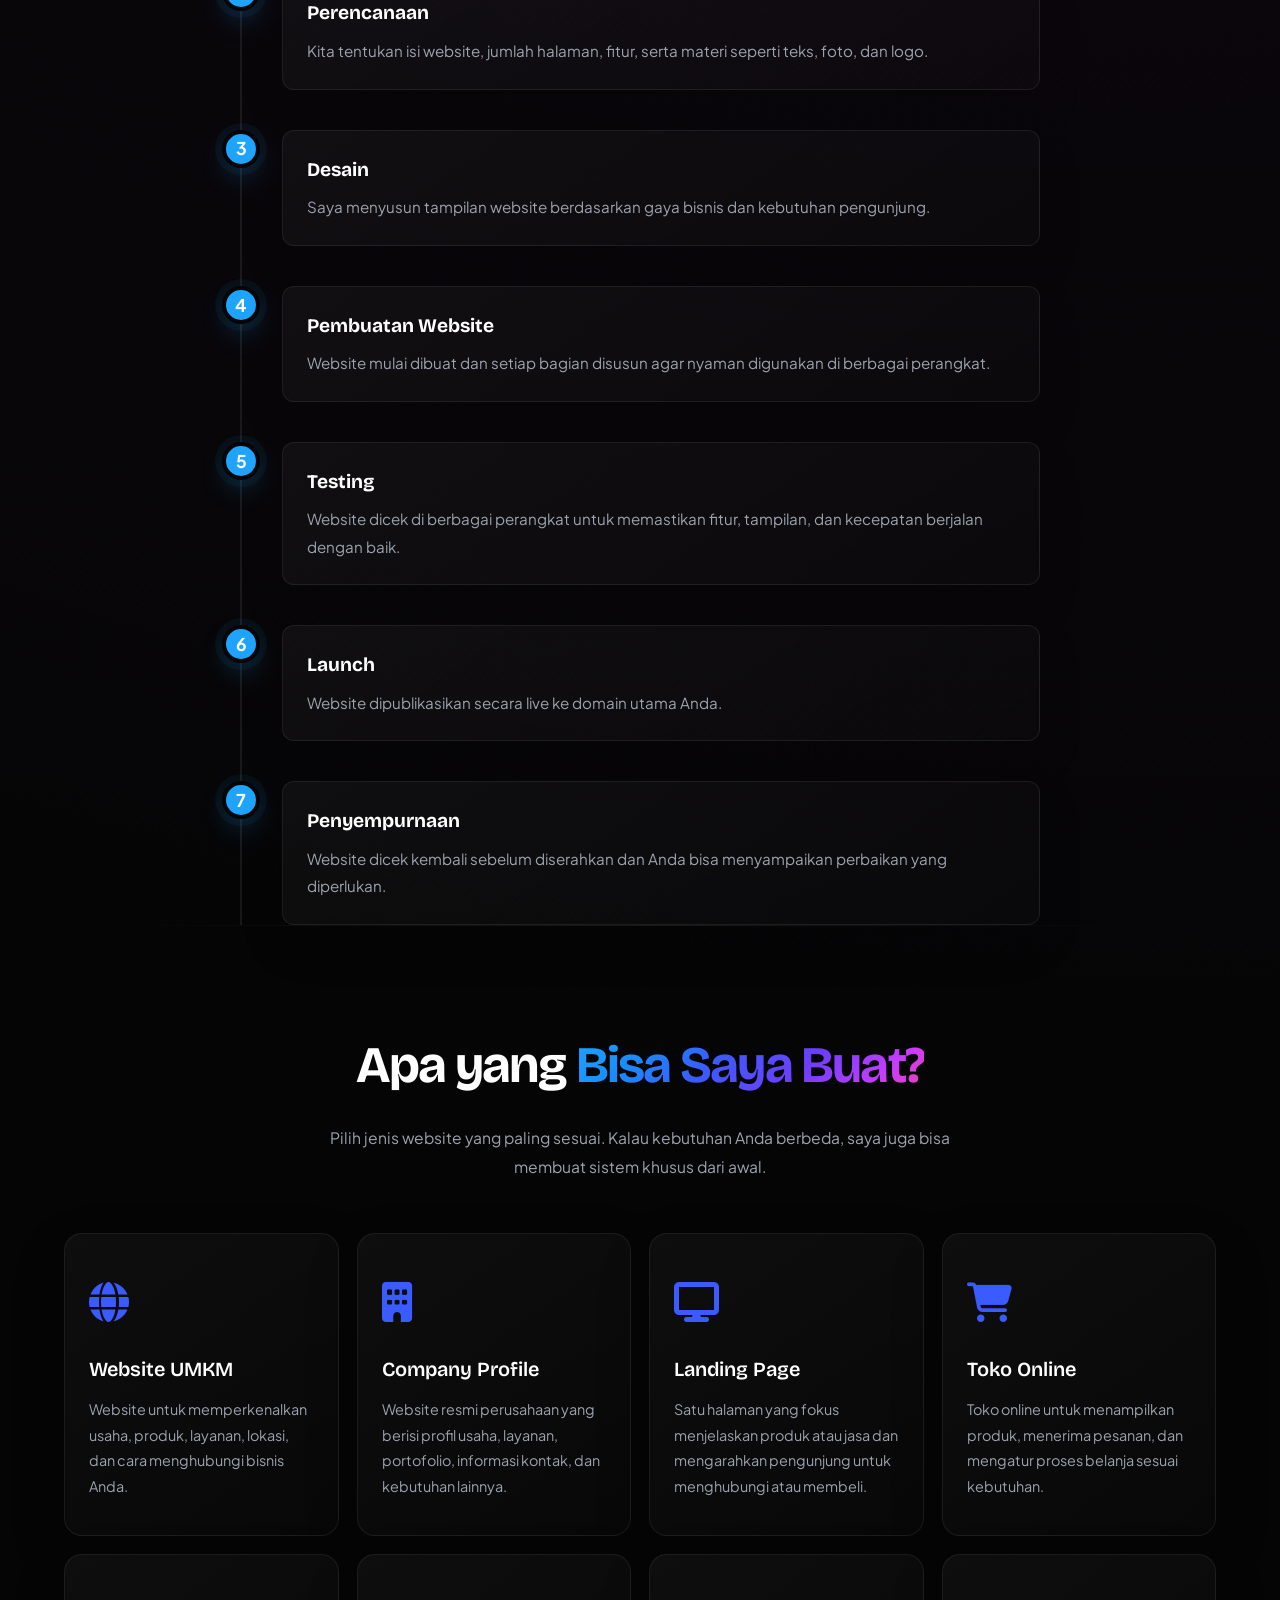
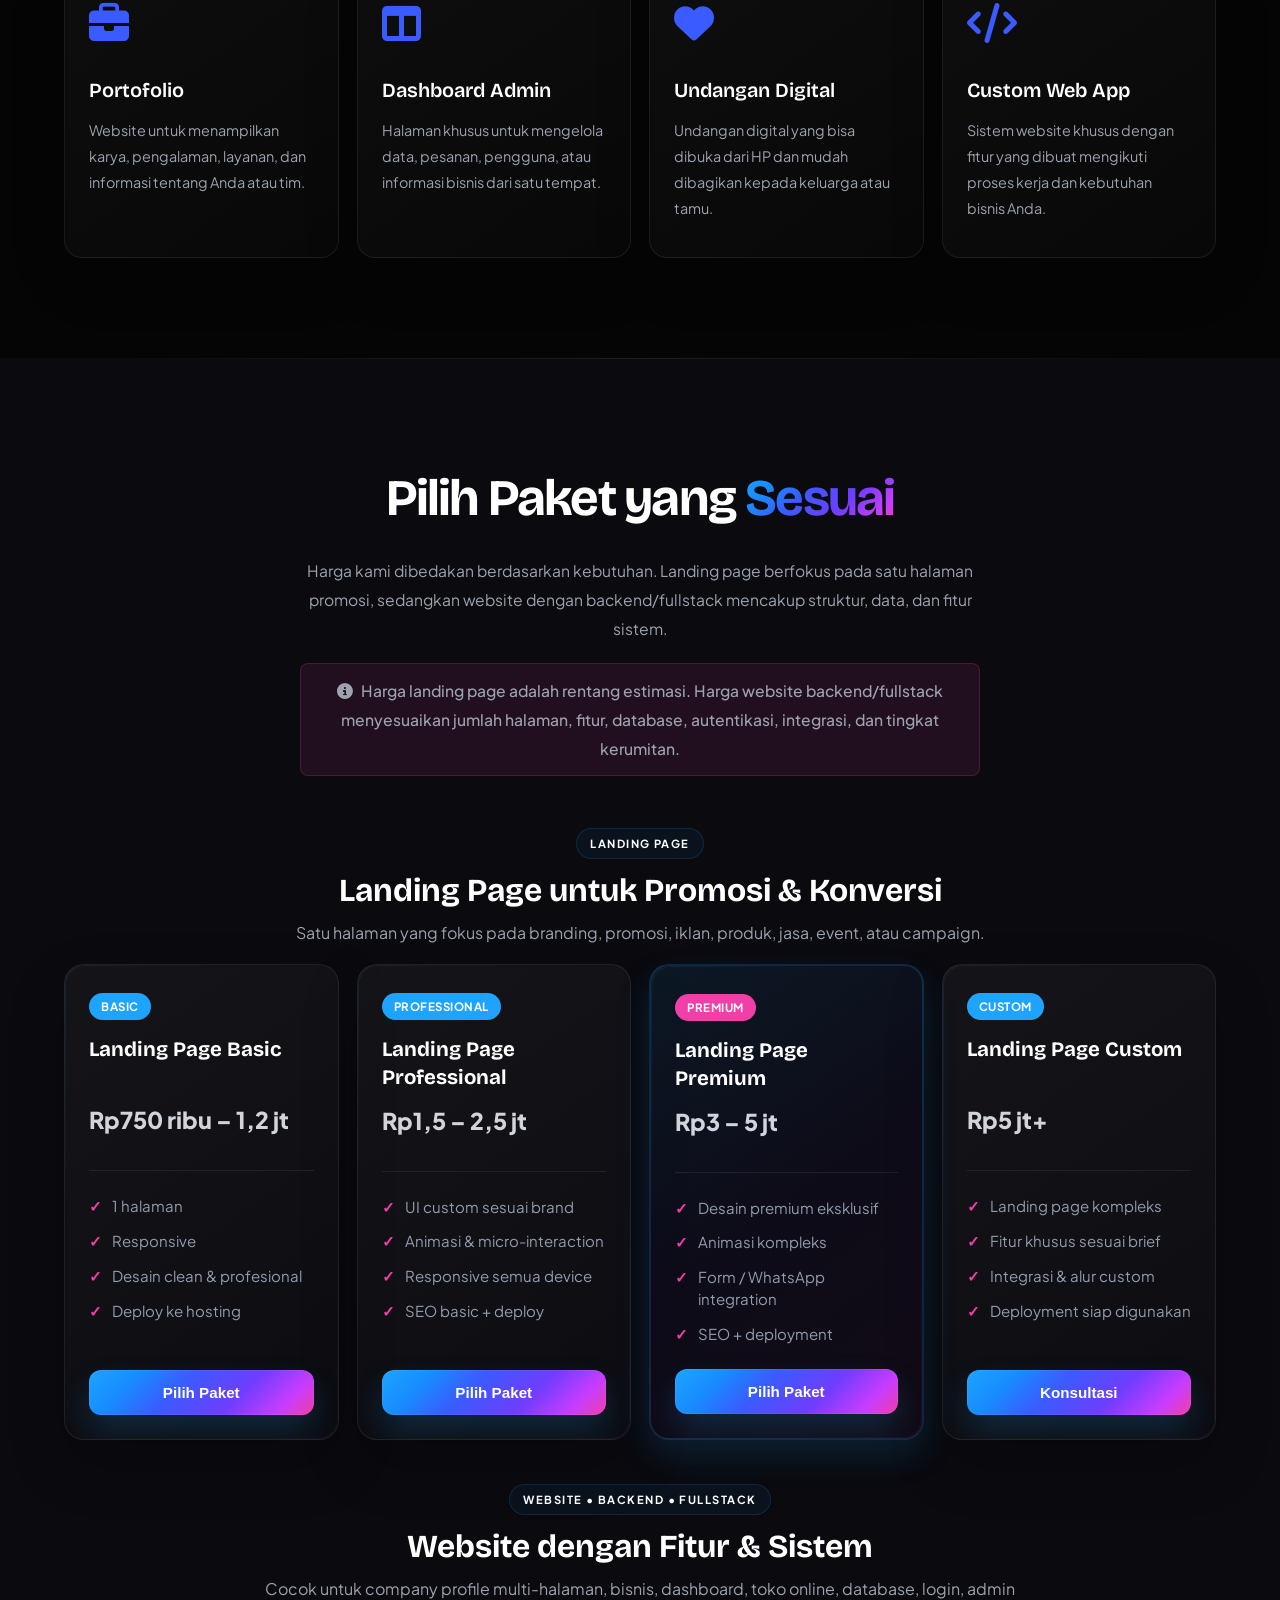
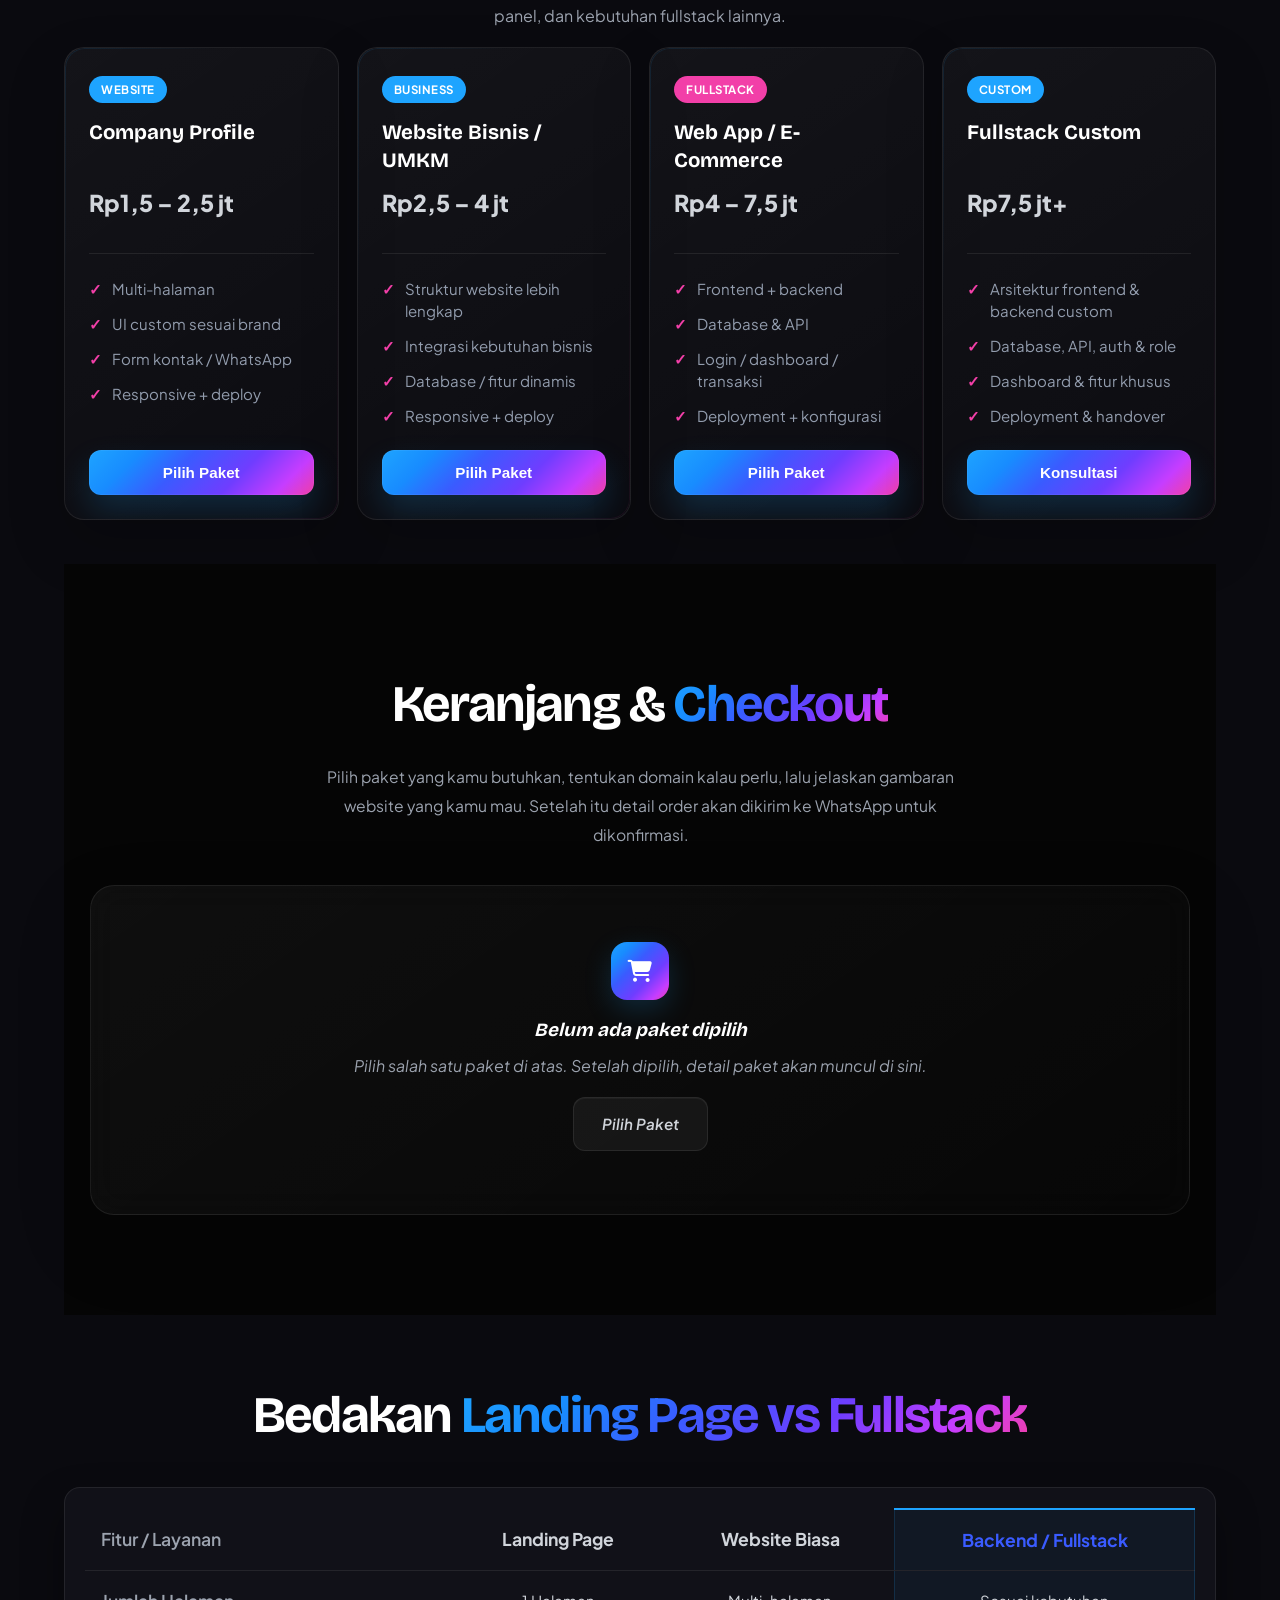
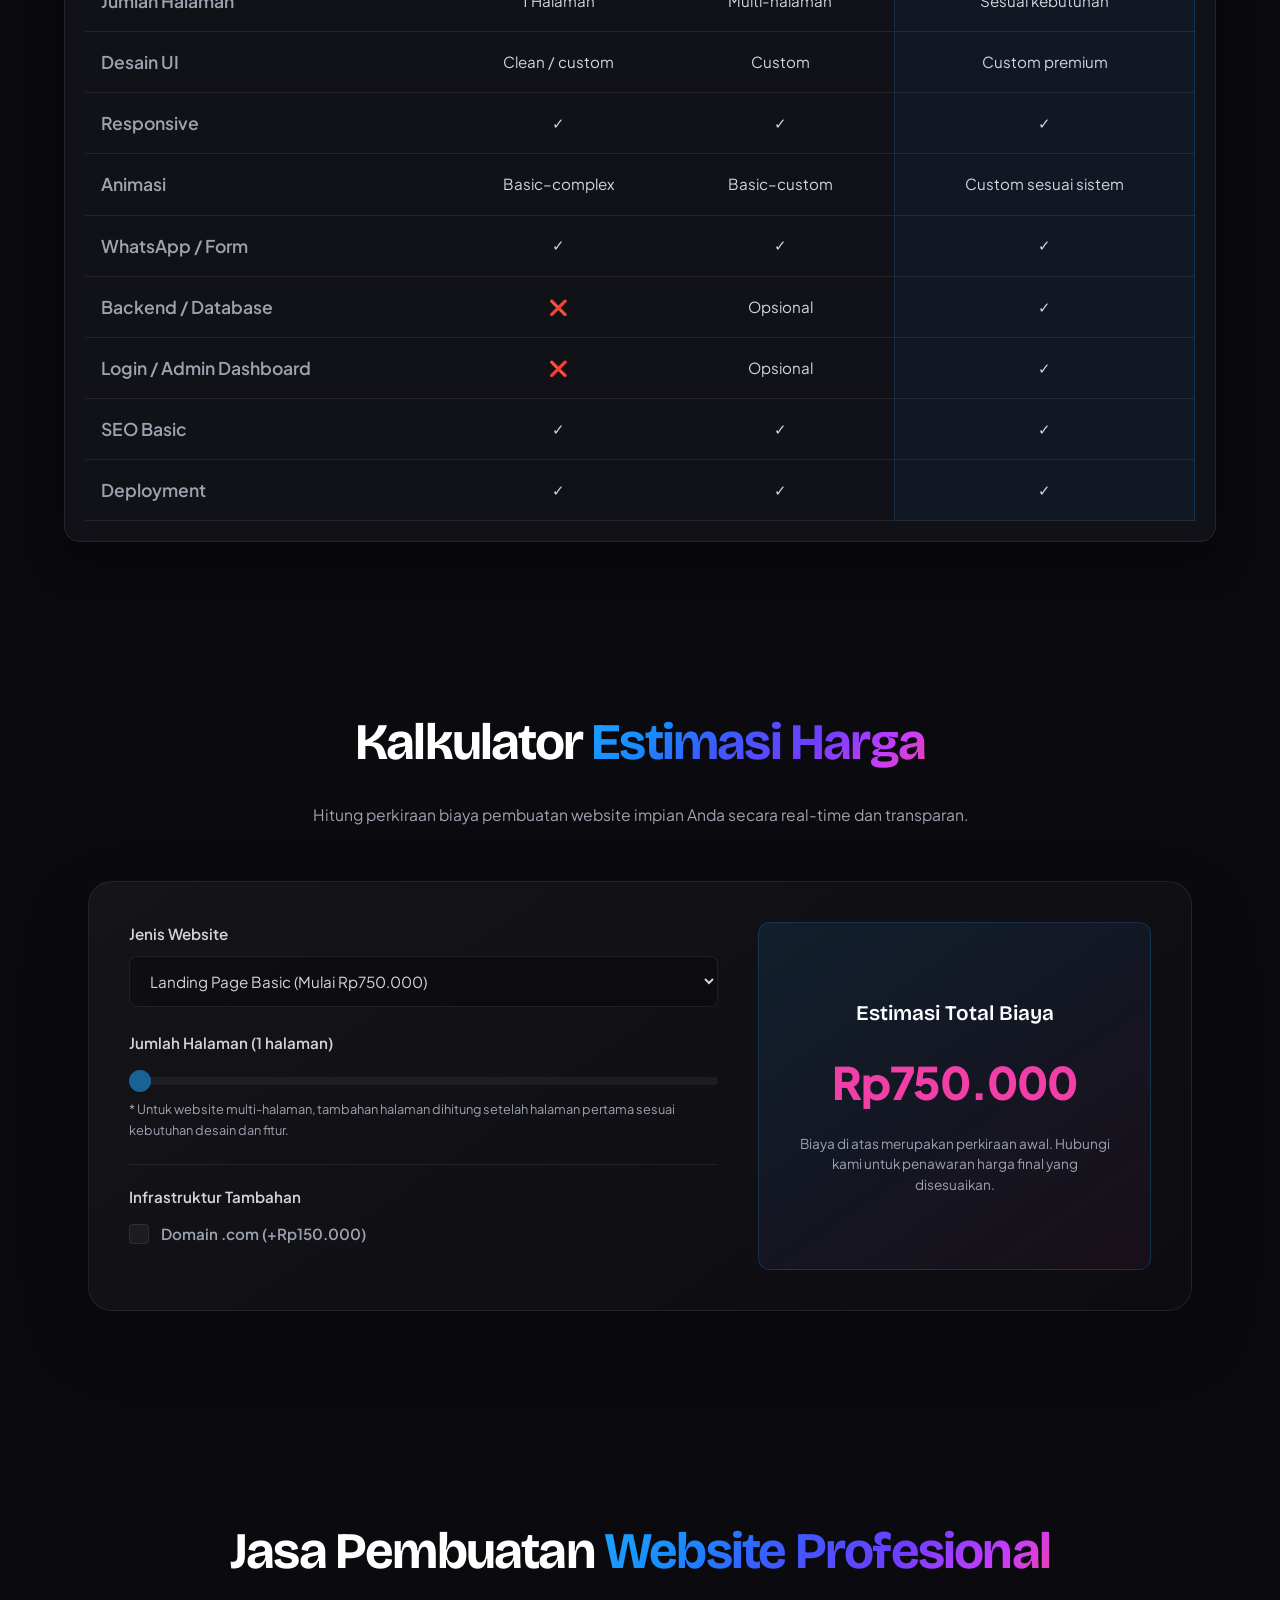
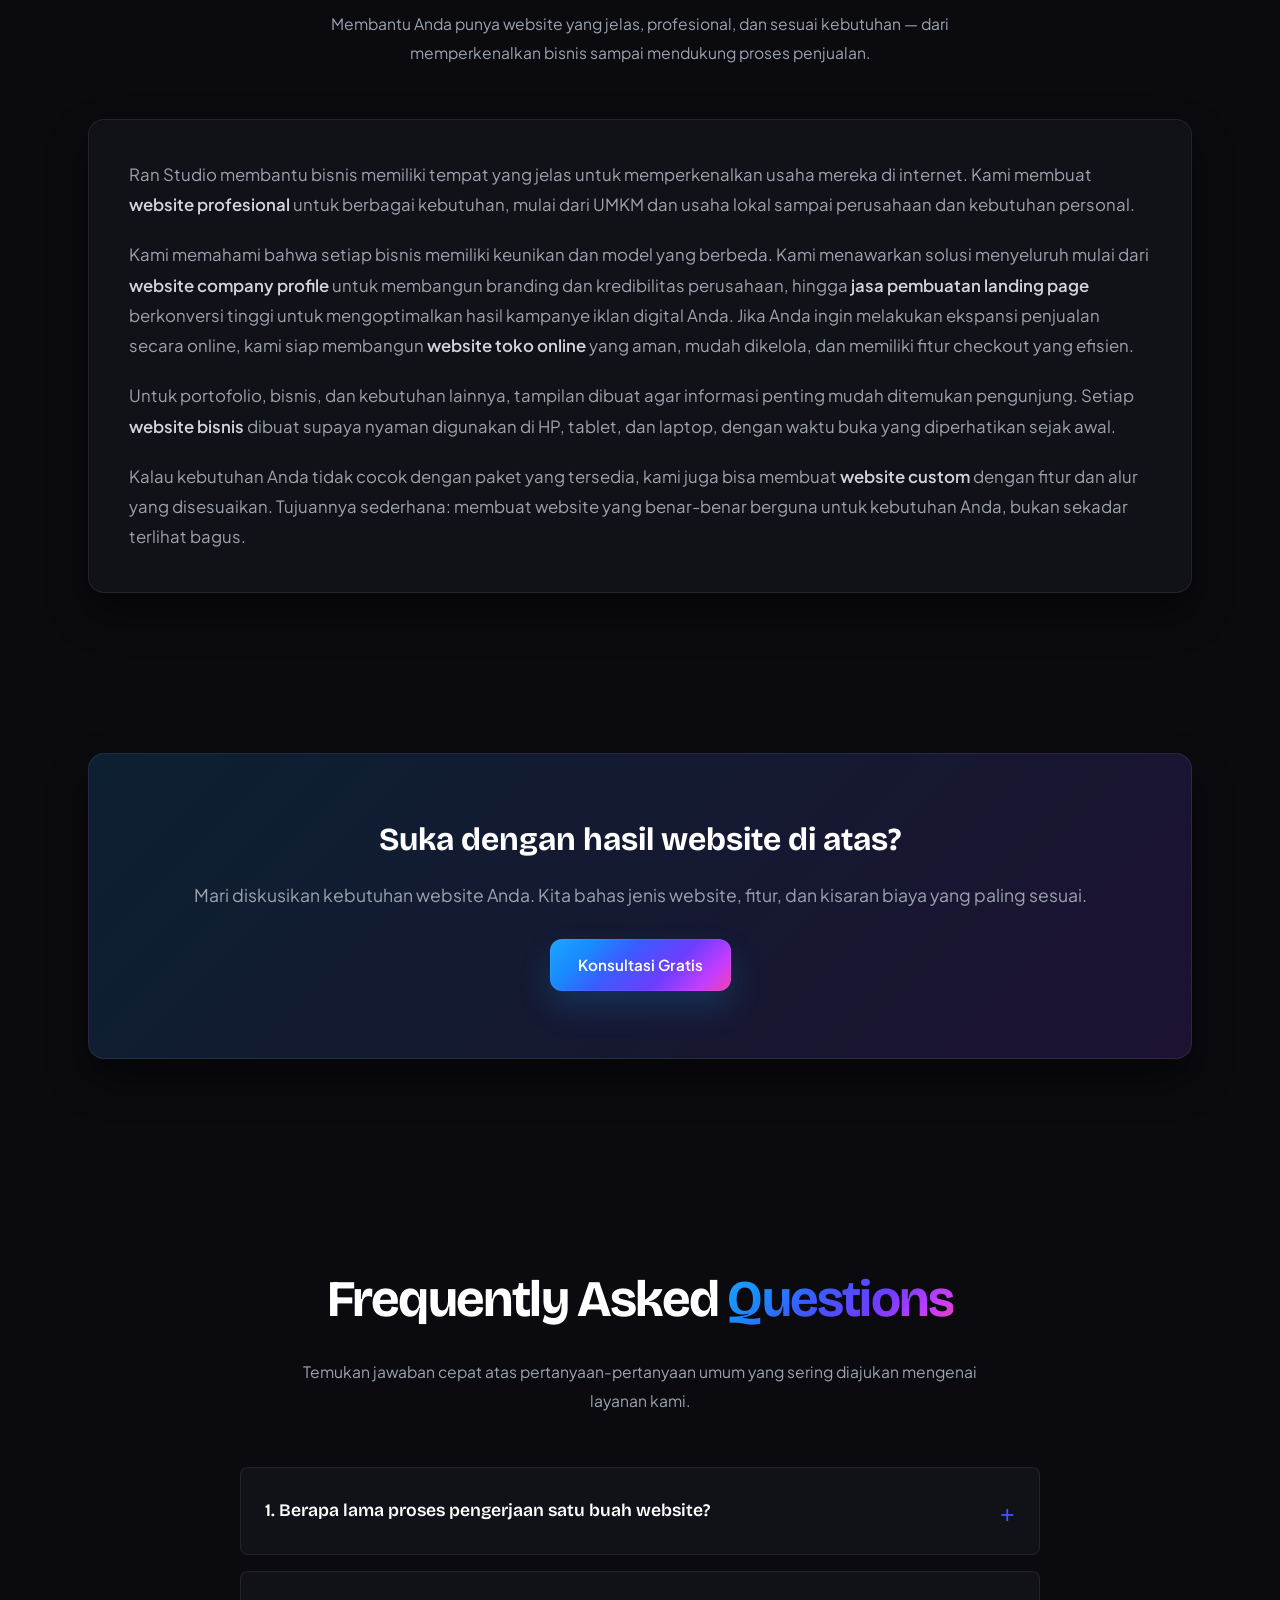
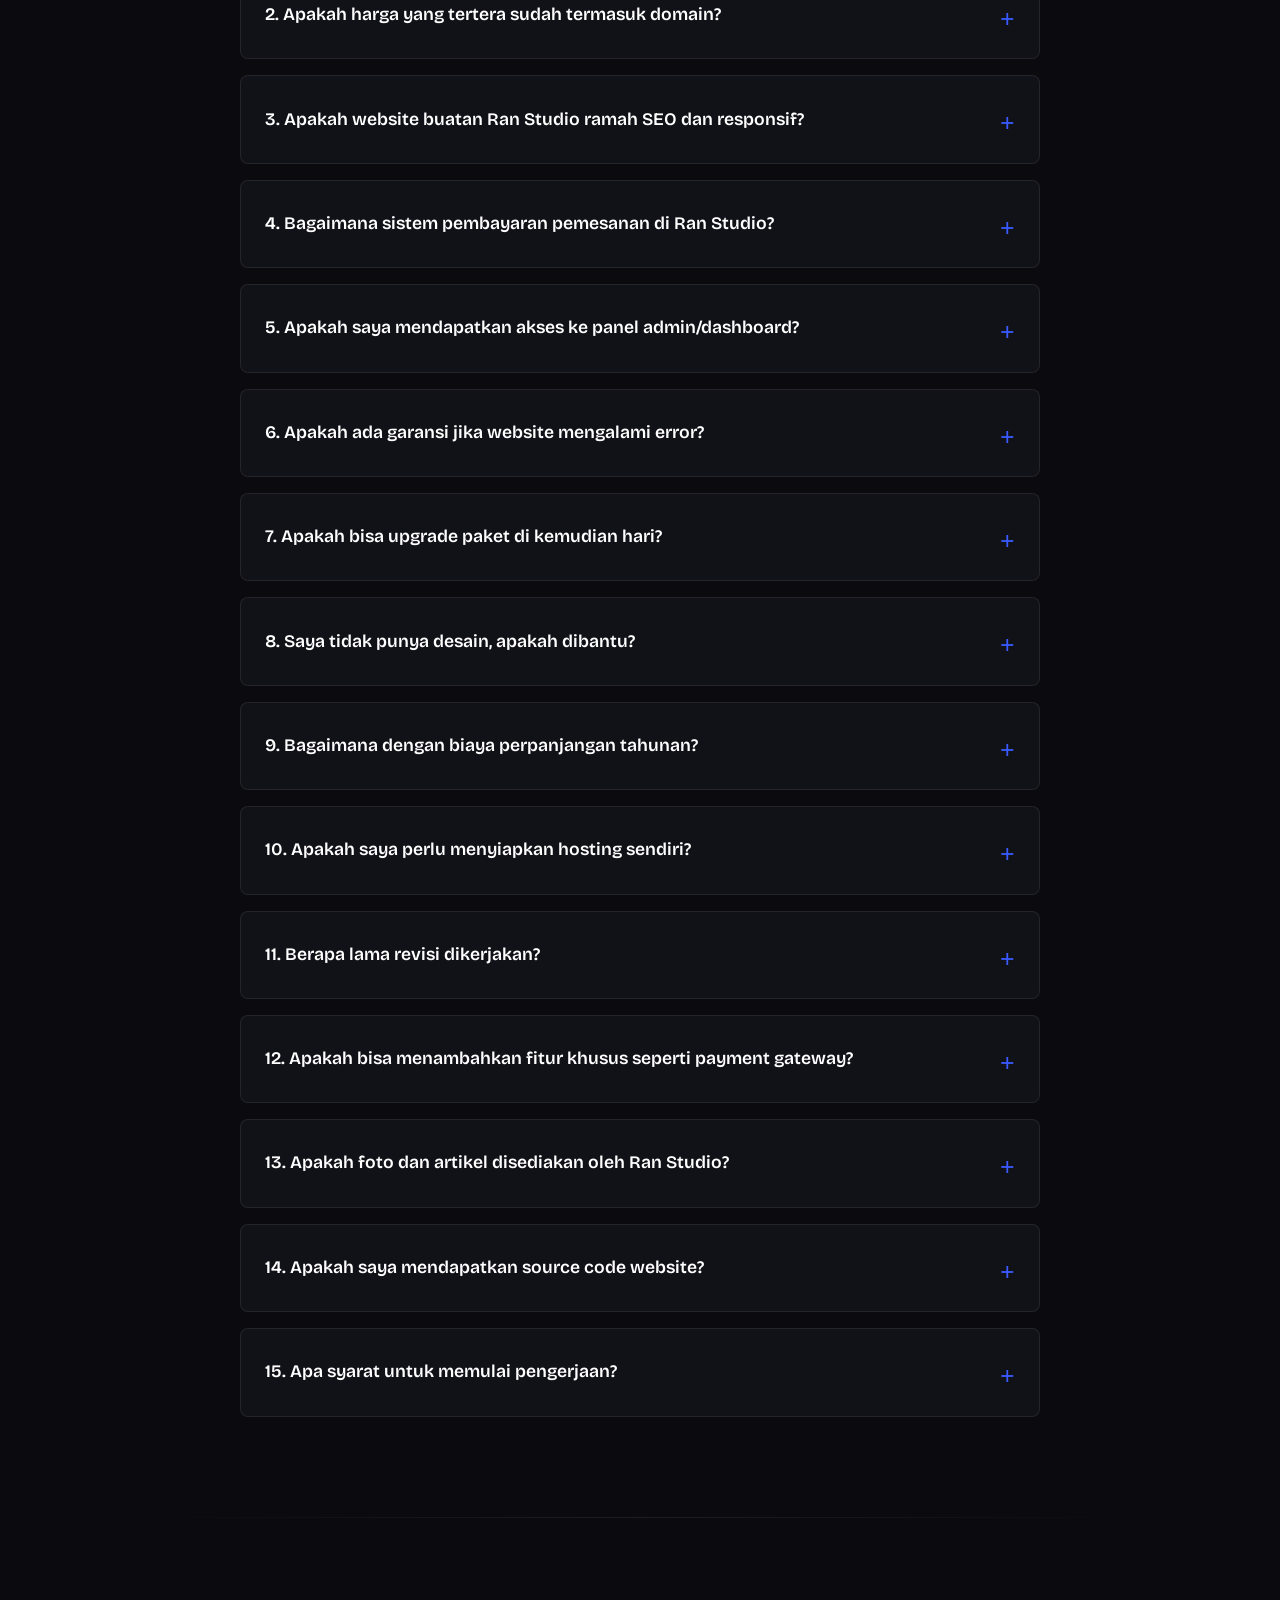
==== commit 803a04c6: "Add files via upload" ====
--- a/index.html
+++ b/index.html
@@ -82,6 +82,7 @@
     <link rel="stylesheet" href="style.css">
     <link rel="stylesheet" href="fx.css">
     <link rel="stylesheet" href="builder.css">
+    <link rel="stylesheet" href="signature.css">
 </head>
 <body>
 
@@ -317,15 +318,15 @@
                                                     <div class="bd-art"><i></i><i></i><i></i></div>
                                                 </div>
                                                 <div class="bd-block" data-block="katalog"><div class="bd-inner"><div class="bd-pad">
-                                                    <h4 data-t="cat"></h4>
+                                                    <h4><span data-t="cat"></span></h4>
                                                     <div class="bd-cards"><div class="bd-card"><div class="bd-thumb"></div><b data-t="item1"></b><small data-t="price1"></small></div><div class="bd-card"><div class="bd-thumb"></div><b data-t="item2"></b><small data-t="price2"></small></div><div class="bd-card"><div class="bd-thumb"></div><b data-t="item3"></b><small data-t="price3"></small></div></div>
                                                 </div></div></div>
                                                 <div class="bd-block" data-block="booking"><div class="bd-inner"><div class="bd-pad">
-                                                    <h4 data-t="book"></h4>
+                                                    <h4><span data-t="book"></span></h4>
                                                     <div class="bd-form"><span>Nama lengkap</span><span>Tanggal</span><i class="bd-pill" data-t="cta"></i></div>
                                                 </div></div></div>
                                                 <div class="bd-block" data-block="galeri"><div class="bd-inner"><div class="bd-pad">
-                                                    <h4 data-t="gal"></h4>
+                                                    <h4><span data-t="gal"></span></h4>
                                                     <div class="bd-gallery"><i></i><i></i><i></i><i></i></div>
                                                 </div></div></div>
                                                 <div class="bd-block" data-block="peta"><div class="bd-inner"><div class="bd-pad">
@@ -344,9 +345,13 @@
                                             <strong id="bd-pkg">Landing Page Professional</strong>
                                             <span id="bd-price">mulai Rp1.500.000</span>
                                         </div>
-                                        <button type="button" class="btn btn-primary" id="bd-order">Pesan konsep ini</button>
-                                    </div>
-                                    <p class="bd-note" role="status" aria-live="polite">Harga final dikonfirmasi lewat WhatsApp sebelum pembayaran.</p>
+                                        <div class="bd-actions">
+                                            <button type="button" class="btn btn-secondary" id="bd-share">Bagikan</button>
+                                            <button type="button" class="btn btn-primary" id="bd-order">Pesan konsep ini</button>
+                                        </div>
+                                    </div>
+                                    <p class="bd-note">Tip: tarik pegangan di judul tiap blok untuk mengubah urutannya. Harga final dikonfirmasi lewat WhatsApp sebelum pembayaran.</p>
+                                    <p class="bd-toast" id="bd-toast" role="status" aria-live="polite"></p>
                                 </div>
                             </div>
                         </div>
@@ -1590,5 +1595,6 @@
     <script src="script.js"></script>
     <script src="fx.js"></script>
     <script src="builder.js"></script>
+    <script src="signature.js"></script>
 </body>
 </html>
--- a/builder.css
+++ b/builder.css
@@ -101,6 +101,11 @@
     font-family: var(--fx-body, sans-serif);
     transition: color .5s ease;
 }
+.bd-site { display: flex; flex-direction: column; }
+.bd-site > * { flex: none; }
+.bd-nav { order: -3; }
+.bd-hero { order: -2; }
+.bd-foot { order: 99; }
 .bd-site > * { transition: opacity .6s cubic-bezier(.16, 1, .3, 1), transform .6s cubic-bezier(.16, 1, .3, 1), filter .6s ease; }
 
 /* tiga gaya */
@@ -259,3 +264,37 @@
     .bd-block, .bd-wa, .bd-art i, .bd-site > * { transition-duration: .001ms !important; transition-delay: 0s !important; }
     .bd-block.is-new .bd-pad { animation: none; }
 }
+
+/* ---------- pegangan geser blok ---------- */
+.bd-block { position: relative; }
+.bd-block.is-drag { z-index: 3; }
+.bd-block.is-drag .bd-pad { background: var(--bg); border-radius: var(--r); box-shadow: 0 18px 40px rgba(0, 0, 0, .28), 0 0 0 2px var(--a); }
+.bd-pad h4 { display: flex; align-items: center; gap: 8px; }
+.bd-grip {
+    display: grid; grid-template-columns: repeat(2, 3px); gap: 2px 3px;
+    padding: 6px 5px; margin-left: -2px;
+    border: 0; border-radius: 6px; background: transparent;
+    cursor: grab; touch-action: none;
+    opacity: .3;
+    transition: opacity .25s ease, background .25s ease;
+}
+.bd-grip i { width: 3px; height: 3px; border-radius: 50%; background: var(--fg); }
+.bd-block:hover .bd-grip, .bd-grip:focus-visible, .bd-block.is-drag .bd-grip { opacity: 1; }
+.bd-grip:hover { background: rgba(128, 128, 128, .18); }
+.bd-grip:active { cursor: grabbing; }
+.bd-grip:focus-visible { outline: 2px solid var(--a); outline-offset: 2px; }
+@media (hover: none) { .bd-grip { opacity: .7; } }
+
+/* ---------- aksi & toast ---------- */
+.bd-actions { display: flex; gap: 10px; flex-wrap: wrap; justify-content: flex-end; }
+.bd-toast {
+    margin: 0; min-height: 0; padding: 0 16px; max-height: 0; overflow: hidden;
+    text-align: center; font-size: .82rem; font-weight: 600; color: var(--text-main);
+    opacity: 0; transition: opacity .3s ease, max-height .4s cubic-bezier(.16, 1, .3, 1), padding .3s ease;
+}
+.bd-toast.is-on { opacity: 1; max-height: 60px; padding: 10px 16px; border-radius: 12px; border: 1px solid rgba(68, 216, 255, .3); background: rgba(68, 216, 255, .08); }
+@media (max-width: 900px) {
+    .bd-summary { flex-wrap: wrap; }
+    .bd-actions { width: 100%; }
+    .bd-actions .btn { flex: 1; }
+}
--- a/signature.css
+++ b/signature.css
@@ -0,0 +1,140 @@
+/* ==========================================================================
+   SIGNATURE — dua momen khas Ran Studio
+   1) Hero "kode → tampilan": editor mengetik, garis scan meng-compile halaman
+   2) Rel blueprint: garis progres di tepi kiri, satu titik per bagian
+   ========================================================================== */
+
+/* ---------- 1. Hero kode → tampilan ---------- */
+.hx-code {
+    position: absolute;
+    inset: 0;
+    z-index: 6;
+    padding: 22px 24px;
+    background: #090b10;
+    color: #d6deeb;
+    font: 500 .8rem / 1.8 ui-monospace, SFMono-Regular, Menlo, Consolas, monospace;
+    white-space: pre;
+    text-align: left;
+    overflow: hidden;
+    clip-path: inset(0 0 0 0);
+}
+.hx-code.is-off { visibility: hidden; }
+.hx-ln { display: block; min-height: 1.8em; counter-increment: ln; }
+.hx-ln::before {
+    content: counter(ln);
+    display: inline-block;
+    width: 2ch;
+    margin-right: 2.2ch;
+    text-align: right;
+    color: #465062;
+}
+.hx-code { counter-reset: ln; }
+.hx-c { opacity: 0; }
+.hx-c.on { opacity: 1; }
+.hx-c.cur { box-shadow: 2px 0 0 #44d8ff; }
+.hx-t { color: #6ec9ff; }
+.hx-a { color: #c4a1ff; }
+.hx-p { color: #7e8aa0; }
+.hx-s { color: #f472b6; }
+.hx-m { color: #5b6678; }
+.hx-k { color: #34d399; font-weight: 700; }
+
+.hx-scan {
+    position: absolute;
+    left: 0; right: 0; top: 0;
+    height: 2px;
+    z-index: 7;
+    opacity: 0;
+    pointer-events: none;
+    background: linear-gradient(90deg, transparent, #44d8ff 25%, #F23FA8 75%, transparent);
+    box-shadow: 0 0 22px 3px rgba(68, 216, 255, .55);
+}
+
+.hx-replay {
+    padding: 4px 11px;
+    border-radius: 999px;
+    border: 1px solid rgba(255, 255, 255, .12);
+    background: rgba(255, 255, 255, .04);
+    color: #9aa6b8;
+    font: 600 .62rem var(--fx-body, sans-serif);
+    cursor: pointer;
+    transition: color .25s, border-color .25s, background .25s;
+}
+.hx-replay:hover { color: #fff; border-color: rgba(68, 216, 255, .5); background: rgba(68, 216, 255, .08); }
+.hx-replay:focus-visible { outline: 2px solid var(--primary); outline-offset: 2px; }
+
+@media (max-width: 700px) {
+    .hx-code { padding: 16px 14px; font-size: .6rem; }
+}
+
+/* ---------- 2. Rel blueprint ---------- */
+.rail {
+    position: fixed;
+    left: 18px;
+    top: 50%;
+    translate: 0 -50%;
+    height: 300px;
+    z-index: 900;
+    display: none;
+    opacity: 0;
+    pointer-events: none;
+    transition: opacity .5s ease;
+}
+@media (min-width: 1200px) { .rail { display: block; } }
+.rail.is-on { opacity: 1; pointer-events: auto; }
+
+.rail-track {
+    position: absolute;
+    left: 6px; top: 7px; bottom: 7px;
+    width: 2px;
+    border-radius: 2px;
+    background: var(--border-glass);
+    overflow: hidden;
+}
+.rail-fill {
+    position: absolute;
+    inset: 0;
+    transform-origin: top center;
+    transform: scaleY(0);
+    background: linear-gradient(180deg, #1EA4FF, #6F3DFF 60%, #F23FA8);
+    box-shadow: 0 0 10px rgba(68, 216, 255, .6);
+}
+.rail ul { list-style: none; margin: 0; padding: 0; height: 100%; display: flex; flex-direction: column; justify-content: space-between; }
+.rail li { height: 14px; }
+.rail a { position: relative; display: block; width: 14px; height: 14px; border-radius: 50%; }
+.rail-dot {
+    display: block;
+    width: 14px; height: 14px;
+    border-radius: 50%;
+    border: 2px solid rgba(255, 255, 255, .22);
+    background: var(--bg-dark);
+    transition: background .4s ease, border-color .4s ease, box-shadow .4s ease, transform .4s cubic-bezier(.34, 1.56, .64, 1);
+}
+html[data-theme="light"] .rail-dot { border-color: rgba(15, 23, 42, .25); }
+.rail li.is-done .rail-dot { border-color: transparent; background: linear-gradient(135deg, #1EA4FF, #6F3DFF); }
+.rail li.is-active .rail-dot { border-color: transparent; background: linear-gradient(135deg, #6F3DFF, #F23FA8); transform: scale(1.2); box-shadow: 0 0 0 5px rgba(111, 61, 255, .2); }
+.rail a:hover .rail-dot { transform: scale(1.25); }
+.rail a:focus-visible { outline: 2px solid var(--primary); outline-offset: 4px; }
+
+.rail-label {
+    position: absolute;
+    left: 28px; top: 50%;
+    translate: -6px -50%;
+    padding: 4px 10px;
+    border-radius: 999px;
+    border: 1px solid var(--border-glass);
+    background: var(--bg-card);
+    color: var(--text-main);
+    font: 600 .72rem var(--fx-body, sans-serif);
+    white-space: nowrap;
+    opacity: 0;
+    pointer-events: none;
+    transition: opacity .3s ease, translate .4s cubic-bezier(.16, 1, .3, 1);
+}
+.rail li.is-active .rail-label,
+.rail a:hover .rail-label,
+.rail a:focus-visible .rail-label { opacity: 1; translate: 0 -50%; }
+
+@media (prefers-reduced-motion: reduce) {
+    .rail-dot, .rail-label, .rail { transition-duration: .001ms !important; }
+}
